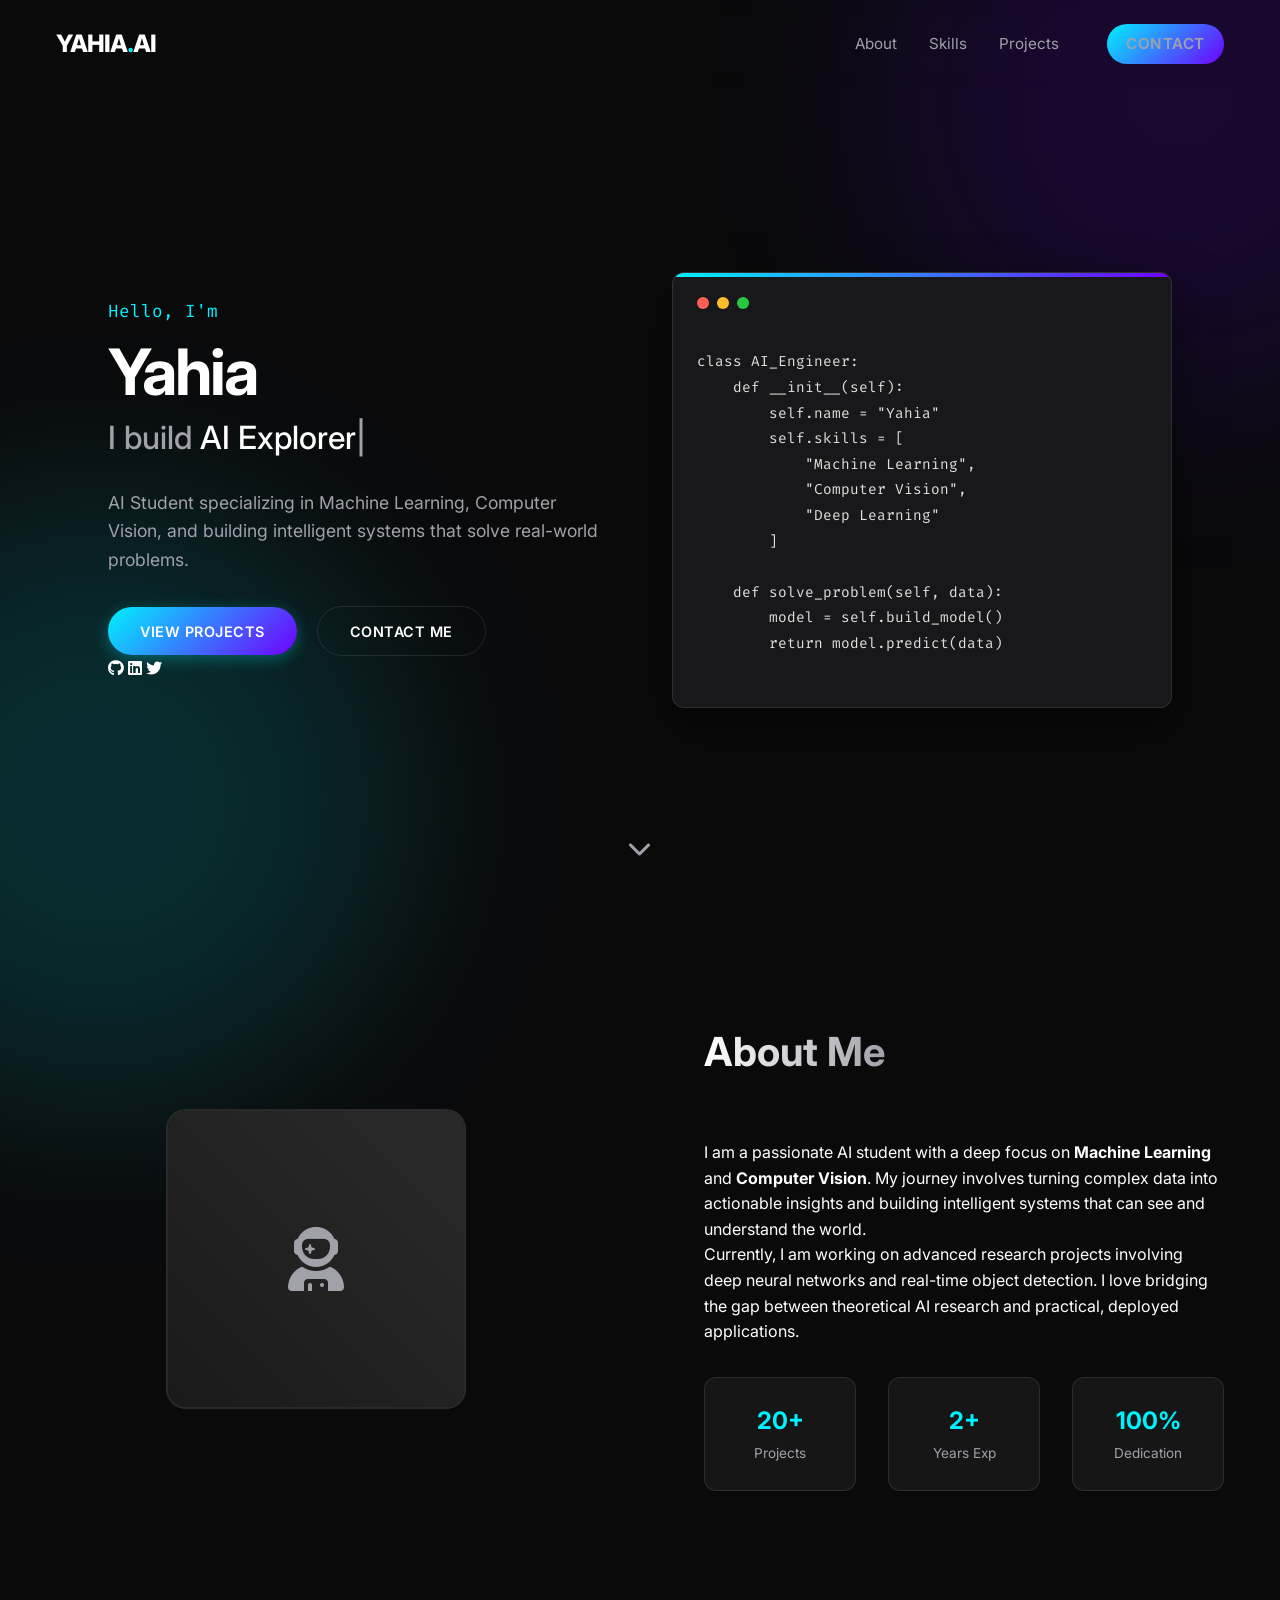
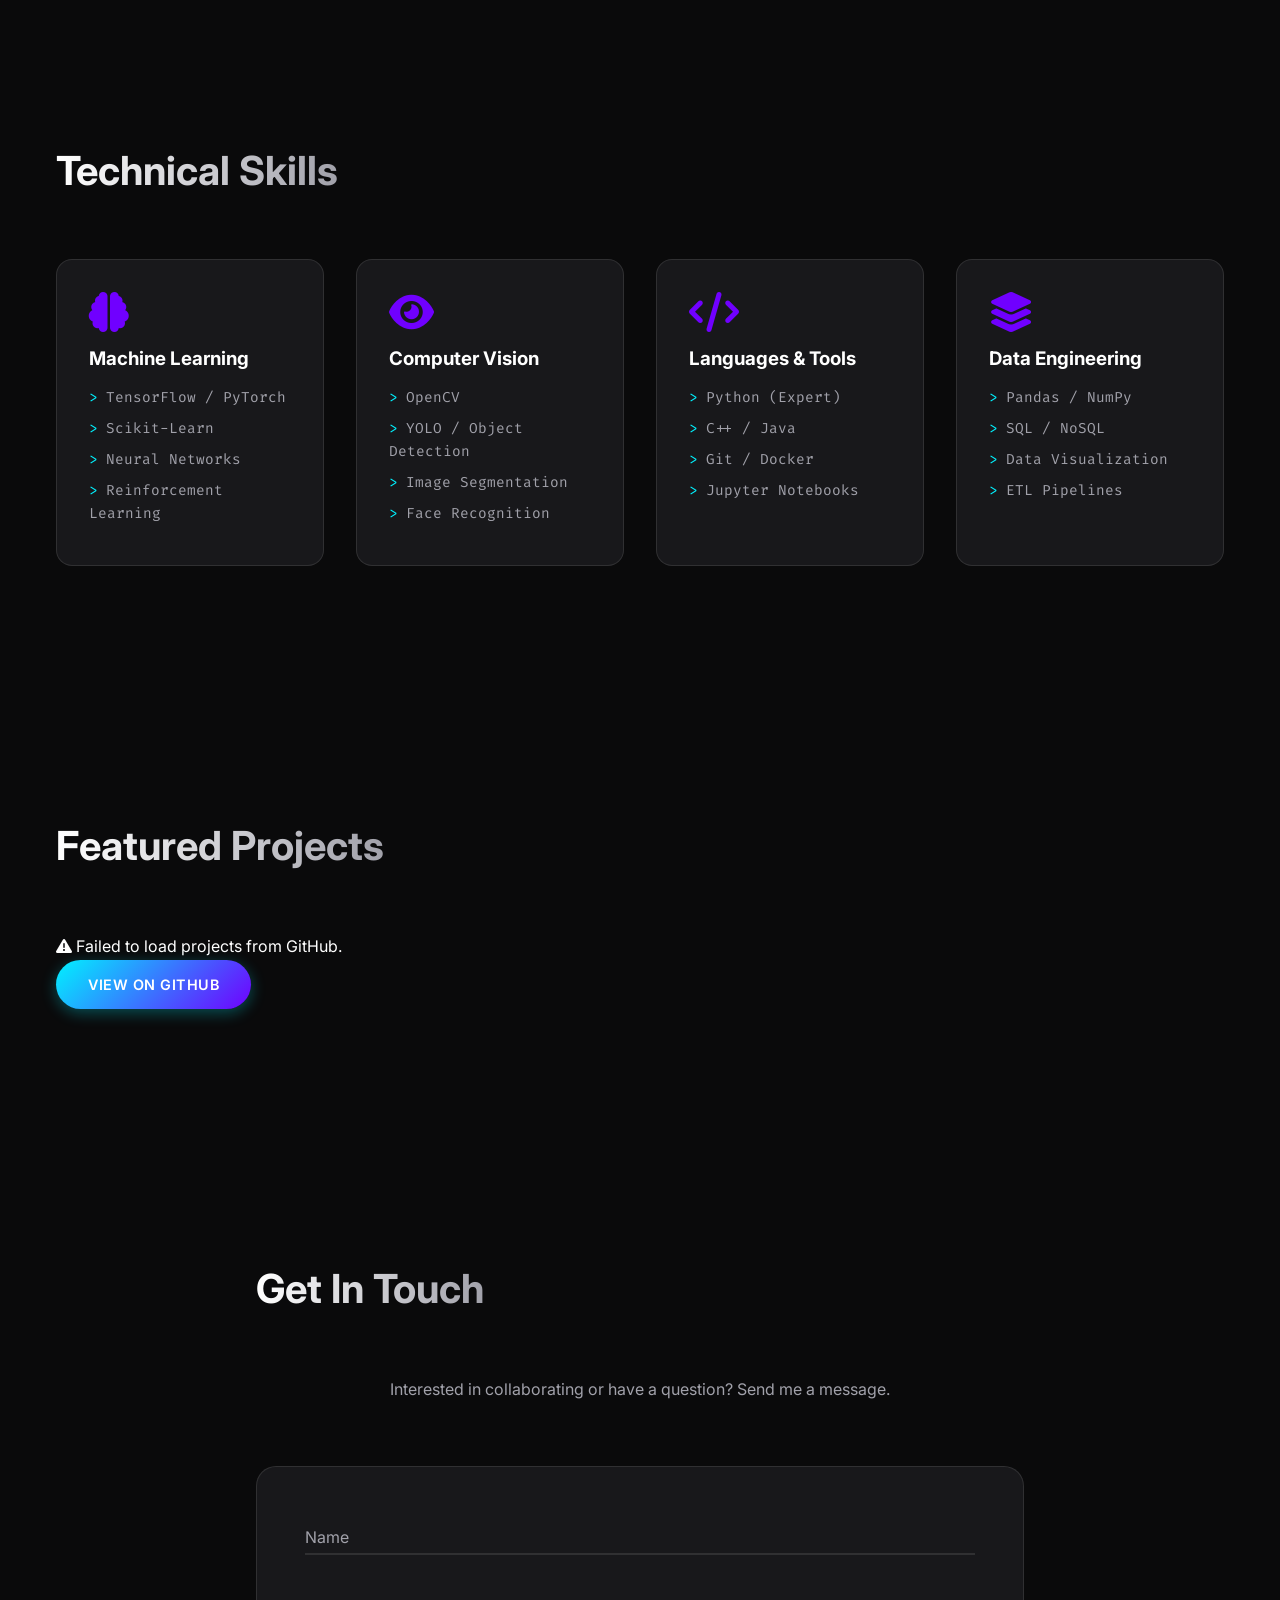
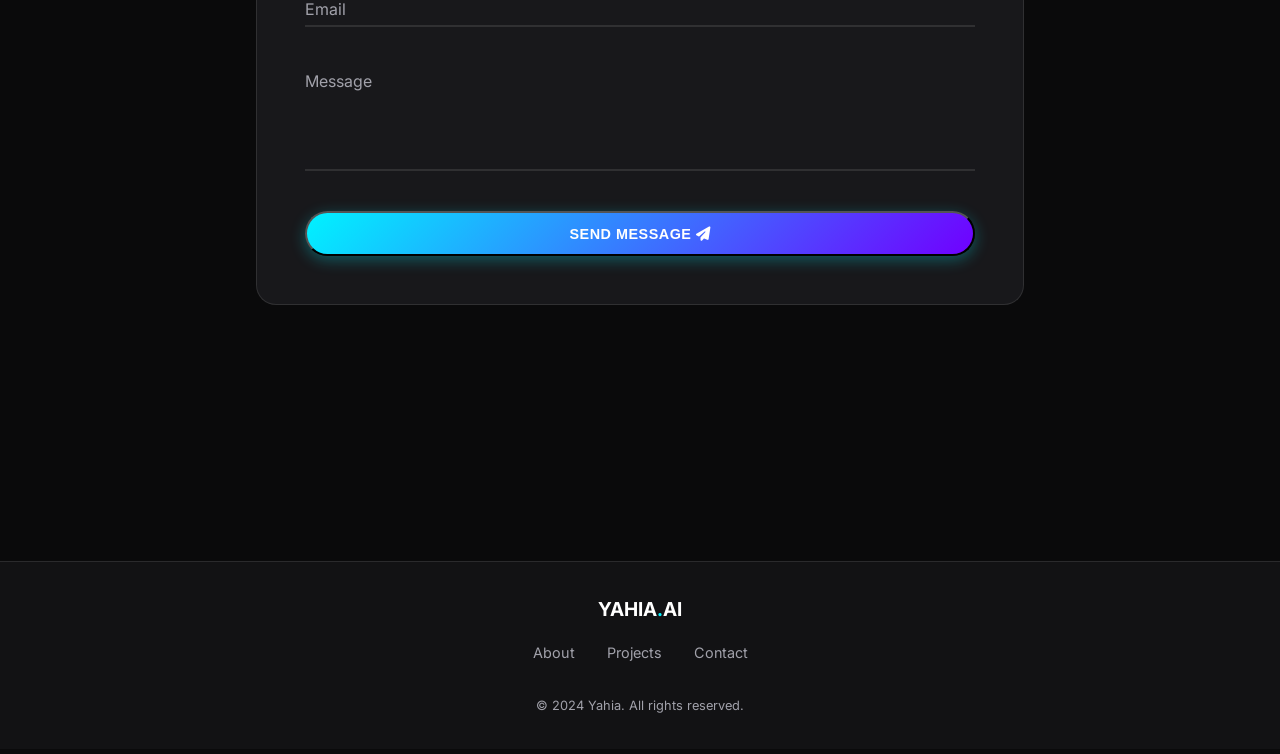
==== index.html @ 9349af63 "Initial portfolio release" ====
<!DOCTYPE html>
<html lang="en">

<head>

    <meta charset="UTF-8">
    <meta name="viewport" content="width=device-width, initial-scale=1.0">
    <title>Yahia | AI & ML Engineer</title>
    <meta name="description"
        content="Portfolio of Yahia, an AI Student specializing in Machine Learning and Computer Vision.">

    <!-- Google Fonts -->
    <link rel="preconnect" href="https://fonts.googleapis.com">
    <link rel="preconnect" href="https://fonts.gstatic.com" crossorigin>
    <link
        href="https://fonts.googleapis.com/css2?family=Fira+Code:wght@400;500&family=Inter:wght@300;400;600;700;800&display=swap"
        rel="stylesheet">

    <!-- Font Awesome -->
    <link rel="stylesheet" href="https://cdnjs.cloudflare.com/ajax/libs/font-awesome/6.4.0/css/all.min.css">

    <!-- Main CSS -->
    <link rel="stylesheet" href="css/style.css">
</head>

<body>
    <!-- Background Elements -->
    <div class="background-glow top-right"></div>
    <div class="background-glow bottom-left"></div>

    <!-- Navigation -->
    <nav id="navbar">
        <div class="container nav-container">
            <a href="#" class="logo">YAHIA<span class="accent-dot">.</span>AI</a>
            <ul class="nav-links">
                <li><a href="#about">About</a></li>
                <li><a href="#skills">Skills</a></li>
                <li><a href="#projects">Projects</a></li>
                <li><a href="#contact" class="btn-primary">Contact</a></li>
            </ul>
            <div class="hamburger">
                <span></span>
                <span></span>
                <span></span>
            </div>
        </div>
    </nav>

    <!-- Hero Section -->
    <header id="hero">
        <div class="container hero-container">
            <div class="hero-content">
                <span class="greeting">Hello, I'm</span>
                <h1 class="hero-name">Yahia</h1>
                <h2 class="hero-role">I build <span class="typing-text" id="typing-text"></span><span
                        class="cursor">|</span></h2>
                <p class="hero-description">
                    AI Student specializing in Machine Learning, Computer Vision, and building intelligent systems that
                    solve real-world problems.
                </p>
                <div class="hero-buttons">
                    <a href="#projects" class="btn-primary">View Projects</a>
                    <a href="#contact" class="btn-secondary">Contact Me</a>
                </div>
                <div class="social-links">
                    <a href="https://github.com/EngYahia25" target="_blank"><i class="fab fa-github"></i></a>
                    <a href="https://www.linkedin.com/in/yehia-mohamed-seddik" target="_blank"><i
                            class="fab fa-linkedin"></i></a>
                    <a href="#" target="_blank"><i class="fab fa-twitter"></i></a>
                </div>
            </div>
            <div class="hero-visual">
                <!-- Abstract AI/Tech Visual Representation -->
                <div class="code-block-visual">
                    <div class="code-header">
                        <span class="dot red"></span>
                        <span class="dot yellow"></span>
                        <span class="dot green"></span>
                    </div>
                    <pre><code class="language-python">
class AI_Engineer:
    def __init__(self):
        self.name = "Yahia"
        self.skills = [
            "Machine Learning",
            "Computer Vision",
            "Deep Learning"
        ]
    
    def solve_problem(self, data):
        model = self.build_model()
        return model.predict(data)
                    </code></pre>
                </div>
            </div>
        </div>
        <a href="#about" class="scroll-down">
            <i class="fas fa-chevron-down"></i>
        </a>
    </header>

    <!-- About Section -->
    <section id="about" class="section">
        <div class="container about-container">
            <div class="about-image">
                <div class="image-wrapper">
                    <!-- Placeholder for User Image -->
                    <div class="profile-placeholder">
                        <i class="fas fa-user-astronaut"></i>
                    </div>
                </div>
            </div>
            <div class="about-content">
                <h2 class="section-title">About Me</h2>
                <p>
                    I am a passionate AI student with a deep focus on <strong>Machine Learning</strong> and
                    <strong>Computer Vision</strong>.
                    My journey involves turning complex data into actionable insights and building intelligent systems
                    that can see and understand the world.
                </p>
                <p>
                    Currently, I am working on advanced research projects involving deep neural networks and real-time
                    object detection.
                    I love bridging the gap between theoretical AI research and practical, deployed applications.
                </p>
                <div class="stats-grid">
                    <div class="stat-item">
                        <span class="stat-number">20+</span>
                        <span class="stat-label">Projects</span>
                    </div>
                    <div class="stat-item">
                        <span class="stat-number">2+</span>
                        <span class="stat-label">Years Exp</span>
                    </div>
                    <div class="stat-item">
                        <span class="stat-number">100%</span>
                        <span class="stat-label">Dedication</span>
                    </div>
                </div>
            </div>
        </div>
    </section>

    <!-- Skills Section -->
    <section id="skills" class="section">
        <div class="container">
            <h2 class="section-title text-center">Technical Skills</h2>
            <div class="skills-grid">
                <!-- Skill Category 1 -->
                <div class="skill-card">
                    <i class="fas fa-brain skill-icon"></i>
                    <h3>Machine Learning</h3>
                    <ul class="skill-list">
                        <li>TensorFlow / PyTorch</li>
                        <li>Scikit-Learn</li>
                        <li>Neural Networks</li>
                        <li>Reinforcement Learning</li>
                    </ul>
                </div>
                <!-- Skill Category 2 -->
                <div class="skill-card">
                    <i class="fas fa-eye skill-icon"></i>
                    <h3>Computer Vision</h3>
                    <ul class="skill-list">
                        <li>OpenCV</li>
                        <li>YOLO / Object Detection</li>
                        <li>Image Segmentation</li>
                        <li>Face Recognition</li>
                    </ul>
                </div>
                <!-- Skill Category 3 -->
                <div class="skill-card">
                    <i class="fas fa-code skill-icon"></i>
                    <h3>Languages & Tools</h3>
                    <ul class="skill-list">
                        <li>Python (Expert)</li>
                        <li>C++ / Java</li>
                        <li>Git / Docker</li>
                        <li>Jupyter Notebooks</li>
                    </ul>
                </div>
                <!-- Skill Category 4 -->
                <div class="skill-card">
                    <i class="fas fa-layer-group skill-icon"></i>
                    <h3>Data Engineering</h3>
                    <ul class="skill-list">
                        <li>Pandas / NumPy</li>
                        <li>SQL / NoSQL</li>
                        <li>Data Visualization</li>
                        <li>ETL Pipelines</li>
                    </ul>
                </div>
            </div>
        </div>
    </section>

    <!-- Projects Section -->
    <section id="projects" class="section">
        <div class="container">
            <h2 class="section-title text-center">Featured Projects</h2>
            <div class="projects-grid" id="projects-grid">
                <!-- Projects will be loaded dynamically via JS -->
                <div class="loading-spinner">
                    <i class="fas fa-spinner fa-spin"></i> Loading Projects...
                </div>
            </div>
        </div>
    </section>

    <!-- Contact Section -->
    <section id="contact" class="section">
        <div class="container contact-container">
            <h2 class="section-title text-center">Get In Touch</h2>
            <p class="text-center contact-subtitle">Interested in collaborating or have a question? Send me a message.
            </p>

            <form class="contact-form" id="contact-form">
                <div class="form-group">
                    <input type="text" id="name" placeholder="Your Name" required>
                    <label for="name">Name</label>
                </div>
                <div class="form-group">
                    <input type="email" id="email" placeholder="Your Email" required>
                    <label for="email">Email</label>
                </div>
                <div class="form-group">
                    <textarea id="message" rows="5" placeholder="Your Message" required></textarea>
                    <label for="message">Message</label>
                </div>
                <button type="submit" class="btn-primary w-100">Send Message <i class="fas fa-paper-plane"></i></button>
            </form>
        </div>
    </section>

    <!-- Footer -->
    <footer>
        <div class="container footer-container">
            <div class="footer-logo">
                YAHIA<span class="accent-dot">.</span>AI
            </div>
            <div class="footer-links">
                <a href="#about">About</a>
                <a href="#projects">Projects</a>
                <a href="#contact">Contact</a>
            </div>
            <p class="copyright">&copy; 2024 Yahia. All rights reserved.</p>
        </div>
    </footer>

    <!-- Scripts -->
    <script src="js/script.js"></script>
</body>

</html>
---- css/style.css ----
:root {
  /* Colors */
  --bg-color: #0a0a0b;
  --bg-secondary: #121214;
  --text-primary: #ffffff;
  --text-secondary: #a1a1aa;
  --accent-primary: #00f2ff;
  --accent-secondary: #7000ff;
  --accent-gradient: linear-gradient(135deg, var(--accent-primary), var(--accent-secondary));
  --glass-bg: rgba(255, 255, 255, 0.05);
  --glass-border: rgba(255, 255, 255, 0.1);
  --card-bg: #18181b;

  /* Fonts */
  --font-heading: 'Inter', sans-serif;
  --font-body: 'Inter', sans-serif;
  --font-mono: 'Fira Code', monospace;

  /* Spacing */
  --spacing-xs: 0.5rem;
  --spacing-sm: 1rem;
  --spacing-md: 2rem;
  --spacing-lg: 4rem;
  --spacing-xl: 8rem;

  /* Transitions */
  --transition-fast: 0.2s ease;
  --transition-normal: 0.3s ease;
}

/* Global Reset & Typography */
* {
  margin: 0;
  padding: 0;
  box-sizing: border-box;
}

html {
  scroll-behavior: smooth;
  font-size: 16px;
}

body {
  background-color: var(--bg-color);
  color: var(--text-primary);
  font-family: var(--font-body);
  line-height: 1.6;
  overflow-x: hidden;
}

a {
  text-decoration: none;
  color: inherit;
  transition: var(--transition-fast);
}

ul {
  list-style: none;
}

img {
  max-width: 100%;
  display: block;
}

.container {
  max-width: 1200px;
  margin: 0 auto;
  padding: 0 var(--spacing-sm);
}

/* Background Elements */
.background-glow {
  position: fixed;
  width: 600px;
  height: 600px;
  border-radius: 50%;
  filter: blur(100px);
  opacity: 0.15;
  z-index: -1;
  pointer-events: none;
}

.top-right {
  top: -200px;
  right: -200px;
  background: var(--accent-secondary);
}

.bottom-left {
  bottom: -200px;
  left: -200px;
  background: var(--accent-primary);
}

/* Typography Utilities */
h1,
h2,
h3,
h4,
h5,
h6 {
  font-family: var(--font-heading);
  font-weight: 700;
  line-height: 1.2;
  margin-bottom: var(--spacing-sm);
}

.text-center {
  text-align: center;
}

.accent-dot {
  color: var(--accent-primary);
}

.section-title {
  font-size: 2.5rem;
  margin-bottom: var(--spacing-lg);
  background: linear-gradient(to right, #fff, #a1a1aa);
  -webkit-background-clip: text;
  background-clip: text;
  -webkit-text-fill-color: transparent;
  display: inline-block;
}

/* Buttons */
.btn-primary,
.btn-secondary {
  display: inline-block;
  padding: 0.8rem 2rem;
  border-radius: 30px;
  font-weight: 600;
  cursor: pointer;
  text-transform: uppercase;
  font-size: 0.9rem;
  letter-spacing: 0.5px;
}

.btn-primary {
  background: var(--accent-gradient);
  color: white;
  box-shadow: 0 4px 15px rgba(0, 242, 255, 0.3);
}

.btn-primary:hover {
  transform: translateY(-2px);
  box-shadow: 0 6px 20px rgba(0, 242, 255, 0.4);
}

.btn-secondary {
  background: transparent;
  border: 1px solid var(--glass-border);
  color: var(--text-primary);
  margin-left: var(--spacing-sm);
}

.btn-secondary:hover {
  background: var(--glass-bg);
  border-color: var(--text-primary);
}

/* Navigation */
#navbar {
  position: fixed;
  top: 0;
  left: 0;
  width: 100%;
  z-index: 1000;
  padding: 1.5rem 0;
  transition: var(--transition-normal);
  backdrop-filter: blur(10px);
}

#navbar.scrolled {
  padding: 1rem 0;
  background: rgba(10, 10, 11, 0.8);
  border-bottom: 1px solid var(--glass-border);
}

.nav-container {
  display: flex;
  justify-content: space-between;
  align-items: center;
}

.logo {
  font-size: 1.5rem;
  font-weight: 800;
  letter-spacing: -1px;
}

.nav-links {
  display: flex;
  gap: var(--spacing-md);
  align-items: center;
}

.nav-links a {
  font-size: 0.95rem;
  color: var(--text-secondary);
}

.nav-links a:hover,
.nav-links a.active {
  color: var(--text-primary);
}

.nav-links .btn-primary {
  padding: 0.5rem 1.2rem;
  margin-left: var(--spacing-sm);
  box-shadow: none;
}

.hamburger {
  display: none;
  cursor: pointer;
}

/* Hero Section */
#hero {
  height: 100vh;
  display: flex;
  align-items: center;
  position: relative;
  padding-top: 80px;
  /* Navbar offset */
}

.hero-container {
  display: grid;
  grid-template-columns: 1fr 1fr;
  gap: var(--spacing-lg);
  align-items: center;
}

.hero-content {
  animation: fadeIn 1s ease-out;
}

.greeting {
  color: var(--accent-primary);
  font-family: var(--font-mono);
  font-size: 1.1rem;
  display: block;
  margin-bottom: var(--spacing-xs);
}

.hero-name {
  font-size: 4rem;
  margin-bottom: var(--spacing-xs);
  letter-spacing: -2px;
}

.hero-role {
  font-size: 2rem;
  color: var(--text-secondary);
  margin-bottom: var(--spacing-md);
  font-weight: 500;
  min-height: 1.2em;
  /* Prevent layout shift */
}

.typing-text {
  color: var(--text-primary);
}

.cursor {
  animation: blink 1s infinite;
}

.hero-description {
  color: var(--text-secondary);
  font-size: 1.1rem;
  max-width: 500px;
  margin-bottom: var(--spacing-md);
}

.hero-visual {
  position: relative;
  display: flex;
  justify-content: center;
  animation: float 6s ease-in-out infinite;
}

.code-block-visual {
  background: var(--card-bg);
  border: 1px solid var(--glass-border);
  border-radius: 12px;
  padding: 1.5rem;
  width: 100%;
  max-width: 500px;
  box-shadow: 0 20px 50px rgba(0, 0, 0, 0.5);
  position: relative;
  overflow: hidden;
}

.code-block-visual::before {
  content: '';
  position: absolute;
  top: 0;
  left: 0;
  width: 100%;
  height: 4px;
  background: var(--accent-gradient);
}

.code-header {
  display: flex;
  gap: 8px;
  margin-bottom: 1rem;
}

.dot {
  width: 12px;
  height: 12px;
  border-radius: 50%;
}

.red {
  background: #ff5f56;
}

.yellow {
  background: #ffbd2e;
}

.green {
  background: #27c93f;
}

pre {
  margin: 0;
  overflow-x: auto;
}

code {
  font-family: var(--font-mono);
  color: #e0e0e0;
  font-size: 0.9rem;
}

.scroll-down {
  position: absolute;
  bottom: 2rem;
  left: 50%;
  transform: translateX(-50%);
  color: var(--text-secondary);
  font-size: 1.5rem;
  animation: bounce 2s infinite;
}

/* Sections Global */
.section {
  padding: var(--spacing-xl) 0;
}

/* About Section */
.about-container {
  display: grid;
  grid-template-columns: 1fr 1fr;
  gap: var(--spacing-xl);
  align-items: center;
}

.about-image {
  display: flex;
  justify-content: center;
}

.image-wrapper {
  width: 300px;
  height: 300px;
  border-radius: 20px;
  overflow: hidden;
  position: relative;
  background: var(--bg-secondary);
  border: 2px solid var(--glass-border);
}

.profile-placeholder {
  width: 100%;
  height: 100%;
  display: flex;
  align-items: center;
  justify-content: center;
  font-size: 4rem;
  color: var(--text-secondary);
  background: linear-gradient(45deg, #1a1a1a, #2a2a2a);
}

.stats-grid {
  display: grid;
  grid-template-columns: repeat(3, 1fr);
  gap: var(--spacing-md);
  margin-top: var(--spacing-md);
}

.stat-item {
  text-align: center;
  background: var(--glass-bg);
  padding: 1.5rem 1rem;
  border-radius: 12px;
  border: 1px solid var(--glass-border);
}

.stat-number {
  display: block;
  font-size: 1.5rem;
  font-weight: 700;
  color: var(--accent-primary);
}

.stat-label {
  font-size: 0.85rem;
  color: var(--text-secondary);
  margin-top: 5px;
}

/* Skills Section */
.skills-grid {
  display: grid;
  grid-template-columns: repeat(auto-fit, minmax(250px, 1fr));
  gap: var(--spacing-md);
}

.skill-card {
  background: var(--card-bg);
  border: 1px solid var(--glass-border);
  padding: 2rem;
  border-radius: 16px;
  transition: var(--transition-normal);
}

.skill-card:hover {
  transform: translateY(-5px);
  border-color: var(--accent-primary);
  box-shadow: 0 10px 30px rgba(0, 242, 255, 0.1);
}

.skill-icon {
  font-size: 2.5rem;
  color: var(--accent-secondary);
  margin-bottom: var(--spacing-sm);
}

.skill-list {
  margin-top: var(--spacing-sm);
}

.skill-list li {
  margin-bottom: 0.5rem;
  color: var(--text-secondary);
  font-family: var(--font-mono);
  font-size: 0.9rem;
}

.skill-list li::before {
  content: '>';
  color: var(--accent-primary);
  margin-right: 8px;
}

/* Projects Section */
.projects-grid {
  display: grid;
  grid-template-columns: repeat(auto-fit, minmax(320px, 1fr));
  gap: var(--spacing-md);
}

.project-card {
  background: var(--card-bg);
  border-radius: 20px;
  overflow: hidden;
  border: 1px solid var(--glass-border);
  transition: var(--transition-normal);
}

.project-card:hover {
  transform: translateY(-10px);
  box-shadow: 0 20px 40px rgba(0, 0, 0, 0.4);
}

.project-image {
  height: 200px;
  overflow: hidden;
  position: relative;
}

.project-placeholder {
  width: 100%;
  height: 100%;
  transition: transform 0.5s ease;
}

.project-placeholder.purple {
  background: linear-gradient(45deg, #7000ff, #3b0087);
}

.project-placeholder.blue {
  background: linear-gradient(45deg, #00f2ff, #0066ff);
}

.project-placeholder.cyan {
  background: linear-gradient(45deg, #00d2ff, #3a7bd5);
}

.project-card:hover .project-placeholder {
  transform: scale(1.1);
}

.project-content {
  padding: 1.5rem;
}

.project-content h3 {
  margin-bottom: 0.5rem;
  color: var(--text-primary);
}

.project-content p {
  color: var(--text-secondary);
  font-size: 0.9rem;
  margin-bottom: 1rem;
  min-height: 3rem;
}

.tags {
  display: flex;
  flex-wrap: wrap;
  gap: 8px;
  margin-bottom: 1.5rem;
}

.tags span {
  background: var(--glass-bg);
  color: var(--accent-primary);
  padding: 4px 10px;
  border-radius: 12px;
  font-size: 0.75rem;
  font-family: var(--font-mono);
}

.project-links {
  display: flex;
  gap: 1rem;
}

.btn-sm {
  padding: 0.5rem 1rem;
  border-radius: 8px;
  font-size: 0.85rem;
  background: var(--glass-bg);
  color: var(--text-primary);
  border: 1px solid transparent;
}

.btn-sm:hover {
  background: var(--accent-primary);
  color: #000;
}

.btn-sm.outline {
  background: transparent;
  border: 1px solid var(--glass-border);
}

.btn-sm.outline:hover {
  border-color: var(--text-primary);
  color: var(--text-primary);
  background: transparent;
}

/* Contact Section */
.contact-container {
  max-width: 800px;
}

.contact-subtitle {
  color: var(--text-secondary);
  margin-bottom: var(--spacing-lg);
}

.contact-form {
  background: var(--card-bg);
  padding: 3rem;
  border-radius: 20px;
  border: 1px solid var(--glass-border);
}

.form-group {
  position: relative;
  margin-bottom: 2rem;
}

.form-group input,
.form-group textarea {
  width: 100%;
  padding: 10px 0;
  background: transparent;
  border: none;
  border-bottom: 2px solid var(--glass-border);
  color: var(--text-primary);
  font-size: 1rem;
  outline: none;
  transition: var(--transition-fast);
}

.form-group textarea {
  resize: none;
}

.form-group label {
  position: absolute;
  top: 10px;
  left: 0;
  color: var(--text-secondary);
  transition: var(--transition-fast);
  pointer-events: none;
}

.form-group input:focus,
.form-group textarea:focus,
.form-group input:not(:placeholder-shown),
.form-group textarea:not(:placeholder-shown) {
  border-bottom-color: var(--accent-primary);
}

.form-group input:focus+label,
.form-group textarea:focus+label,
.form-group input:not(:placeholder-shown)+label,
.form-group textarea:not(:placeholder-shown)+label {
  top: -20px;
  font-size: 0.85rem;
  color: var(--accent-primary);
}

.form-group input::placeholder,
.form-group textarea::placeholder {
  color: transparent;
}

.w-100 {
  width: 100%;
}

/* Footer */
footer {
  padding: var(--spacing-md) 0;
  background: var(--bg-secondary);
  border-top: 1px solid var(--glass-border);
  margin-top: var(--spacing-xl);
}

.footer-container {
  display: flex;
  flex-direction: column;
  align-items: center;
  gap: 1rem;
}

.footer-logo {
  font-weight: 700;
  font-size: 1.2rem;
}

.footer-links {
  display: flex;
  gap: 2rem;
}

.footer-links a {
  color: var(--text-secondary);
  font-size: 0.9rem;
}

.copyright {
  color: var(--text-secondary);
  font-size: 0.8rem;
  margin-top: 1rem;
}

/* Animations */
@keyframes blink {

  0%,
  100% {
    opacity: 1;
  }

  50% {
    opacity: 0;
  }
}

@keyframes fadeIn {
  from {
    opacity: 0;
    transform: translateY(20px);
  }

  to {
    opacity: 1;
    transform: translateY(0);
  }
}

@keyframes float {

  0%,
  100% {
    transform: translateY(0);
  }

  50% {
    transform: translateY(-20px);
  }
}

@keyframes bounce {

  0%,
  20%,
  50%,
  80%,
  100% {
    transform: translateY(0) translateX(-50%);
  }

  40% {
    transform: translateY(-10px) translateX(-50%);
  }

  60% {
    transform: translateY(-5px) translateX(-50%);
  }
}

/* Responsiveness */
@media (max-width: 900px) {
  .section-title {
    font-size: 2rem;
  }

  .hero-container,
  .about-container {
    grid-template-columns: 1fr;
    text-align: center;
  }

  .hero-container {
    gap: var(--spacing-md);
    padding-top: 40px;
  }

  .hero-content {
    order: 1;
  }

  .hero-visual {
    order: 2;
  }

  .hero-name {
    font-size: 3rem;
  }

  .hero-role {
    font-size: 1.5rem;
  }

  .hero-description {
    margin: 0 auto var(--spacing-md);
  }
}

@media (max-width: 768px) {
  .nav-links {
    position: fixed;
    top: 0;
    right: -100%;
    height: 100vh;
    width: 70%;
    background: rgba(10, 10, 11, 0.95);
    flex-direction: column;
    justify-content: center;
    align-items: center;
    transition: var(--transition-normal);
    backdrop-filter: blur(10px);
    border-left: 1px solid var(--glass-border);
    display: flex;
    /* Override display:none when active or just set up for toggle */
  }

  .nav-links.mobile-active {
    right: 0;
  }

  .hamburger {
    display: block;
    z-index: 2000;
  }

  .hamburger span {
    display: block;
    width: 25px;
    height: 3px;
    margin: 5px auto;
    background-color: var(--text-primary);
    transition: var(--transition-normal);
  }

  .hamburger.toggle span:nth-child(1) {
    transform: translate(0, 8px) rotate(45deg);
  }

  .hamburger.toggle span:nth-child(2) {
    opacity: 0;
  }

  .hamburger.toggle span:nth-child(3) {
    transform: translate(0, -8px) rotate(-45deg);
  }

  .contact-form {
    padding: 1.5rem;
  }
}

/* Modal Styles */
.modal {
  position: fixed;
  top: 0;
  left: 0;
  width: 100%;
  height: 100%;
  background: rgba(0, 0, 0, 0.8);
  display: flex;
  justify-content: center;
  align-items: center;
  z-index: 2000;
  opacity: 0;
  visibility: hidden;
  transition: var(--transition-normal);
  backdrop-filter: blur(5px);
}

.modal.active {
  opacity: 1;
  visibility: visible;
}

.modal-content {
  background: var(--card-bg);
  padding: 2rem;
  border-radius: 20px;
  max-width: 600px;
  width: 90%;
  position: relative;
  border: 1px solid var(--glass-border);
  transform: translateY(20px);
  transition: var(--transition-normal);
}

.modal.active .modal-content {
  transform: translateY(0);
}

.close-modal {
  position: absolute;
  top: 1rem;
  right: 1.5rem;
  font-size: 1.5rem;
  color: var(--text-secondary);
  cursor: pointer;
  transition: var(--transition-fast);
}

.close-modal:hover {
  color: var(--accent-primary);
}

.modal-title {
  font-size: 1.8rem;
  margin-bottom: 1rem;
  color: var(--accent-primary);
}

.modal-tags {
  display: flex;
  gap: 0.5rem;
  margin-bottom: 1.5rem;
}

.modal-body {
  color: var(--text-secondary);
  line-height: 1.6;
  margin-bottom: 2rem;
}
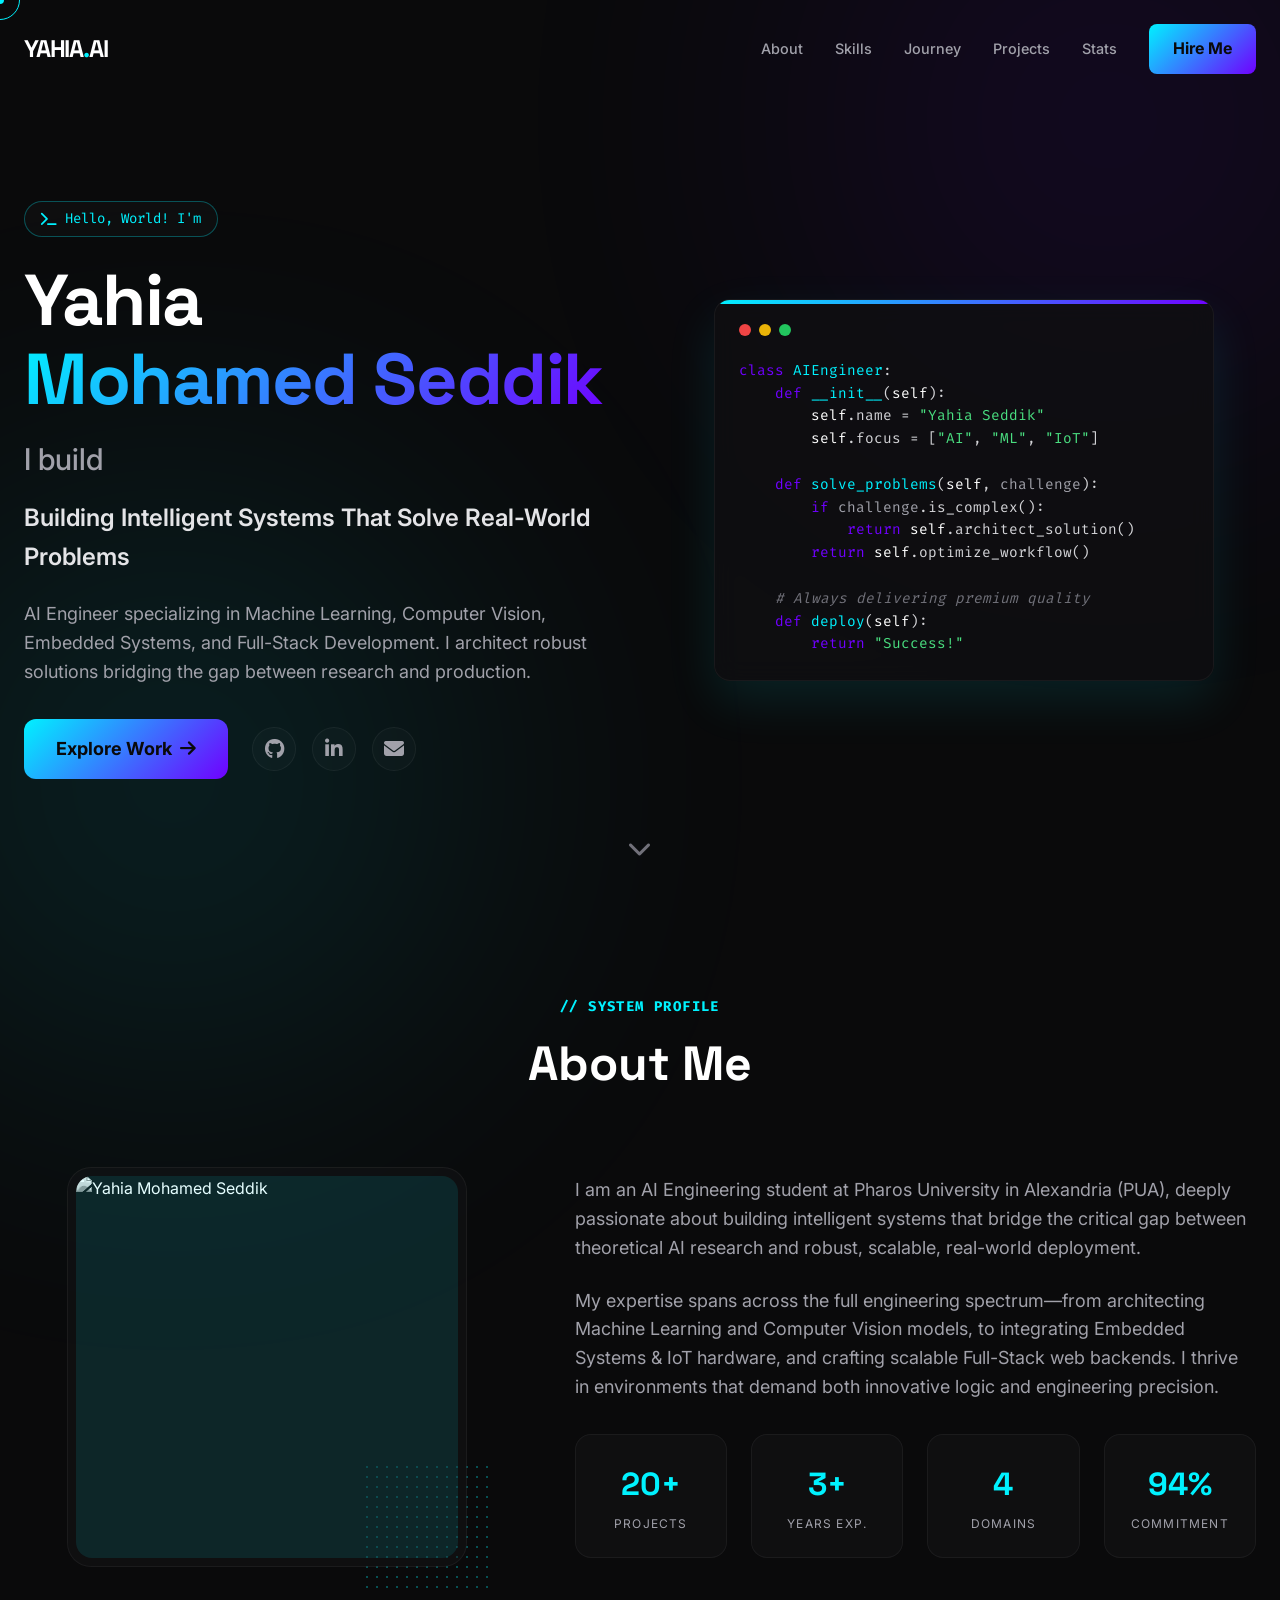
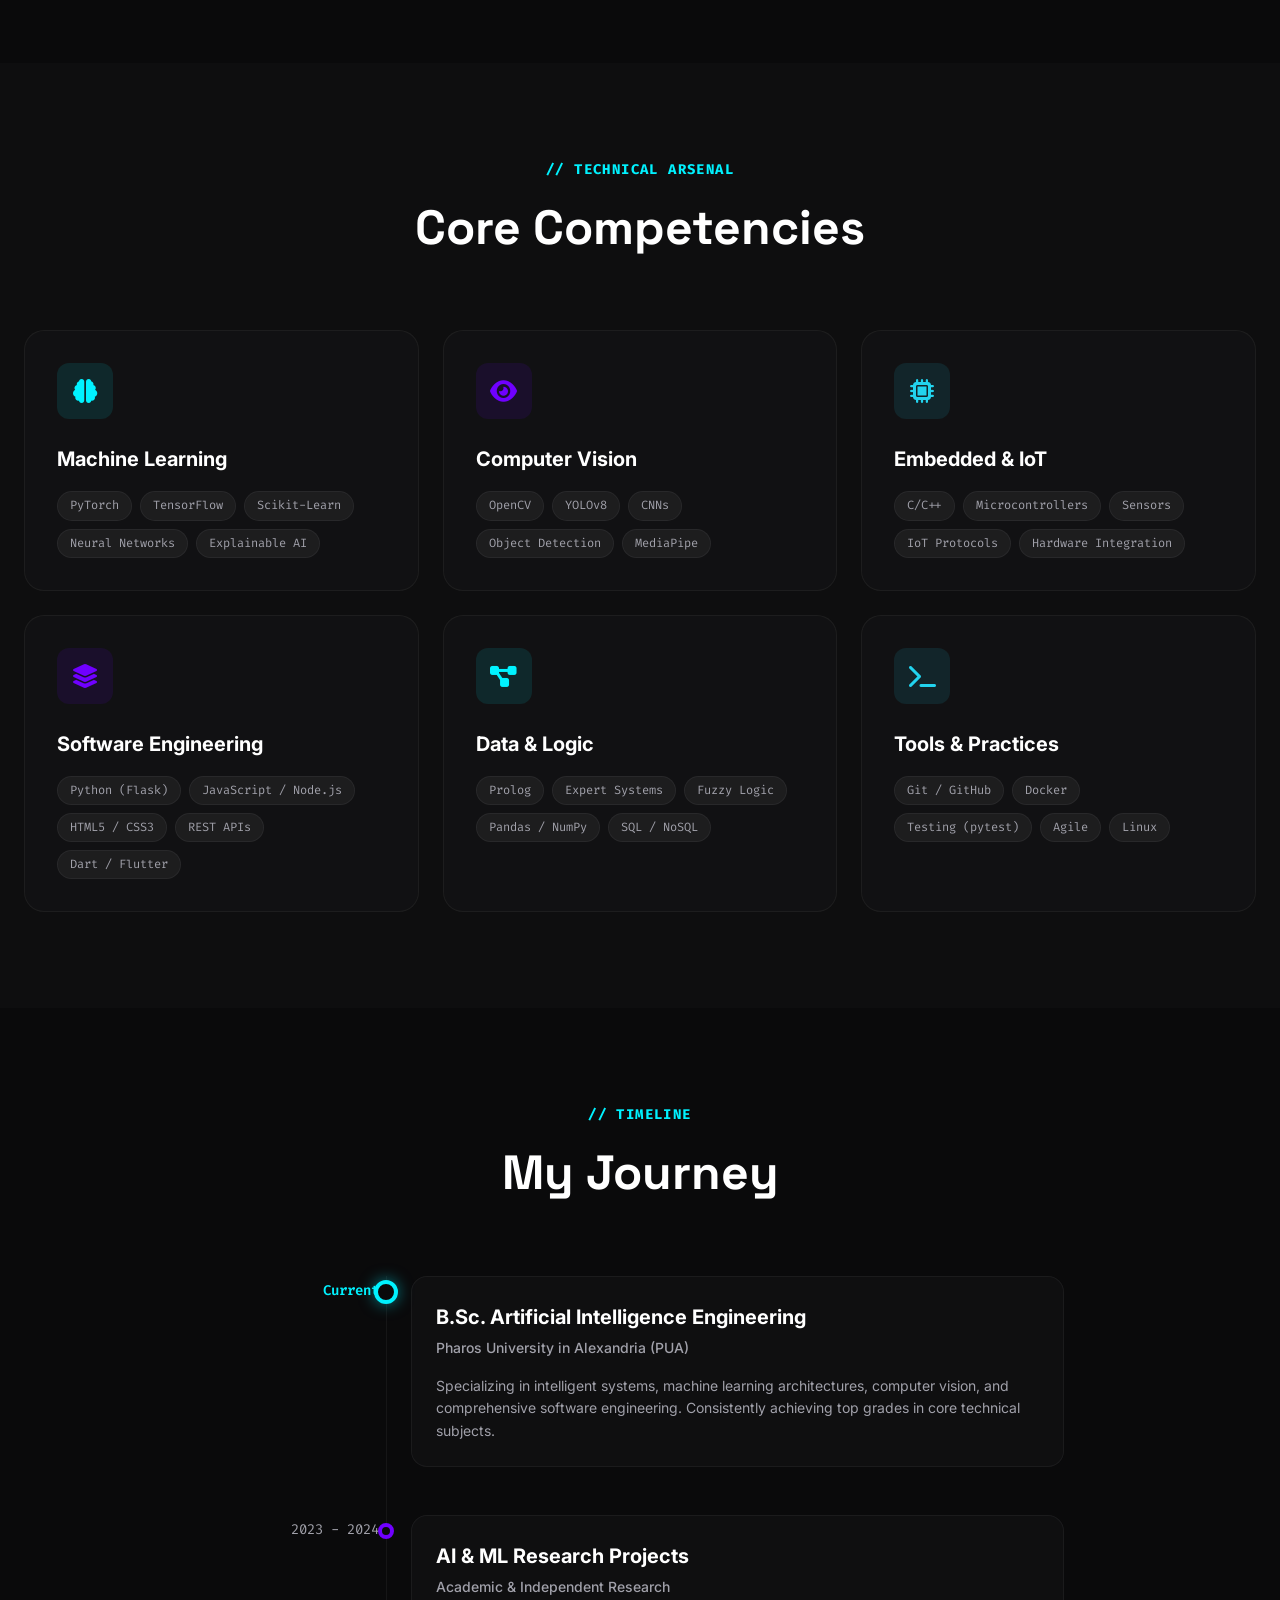
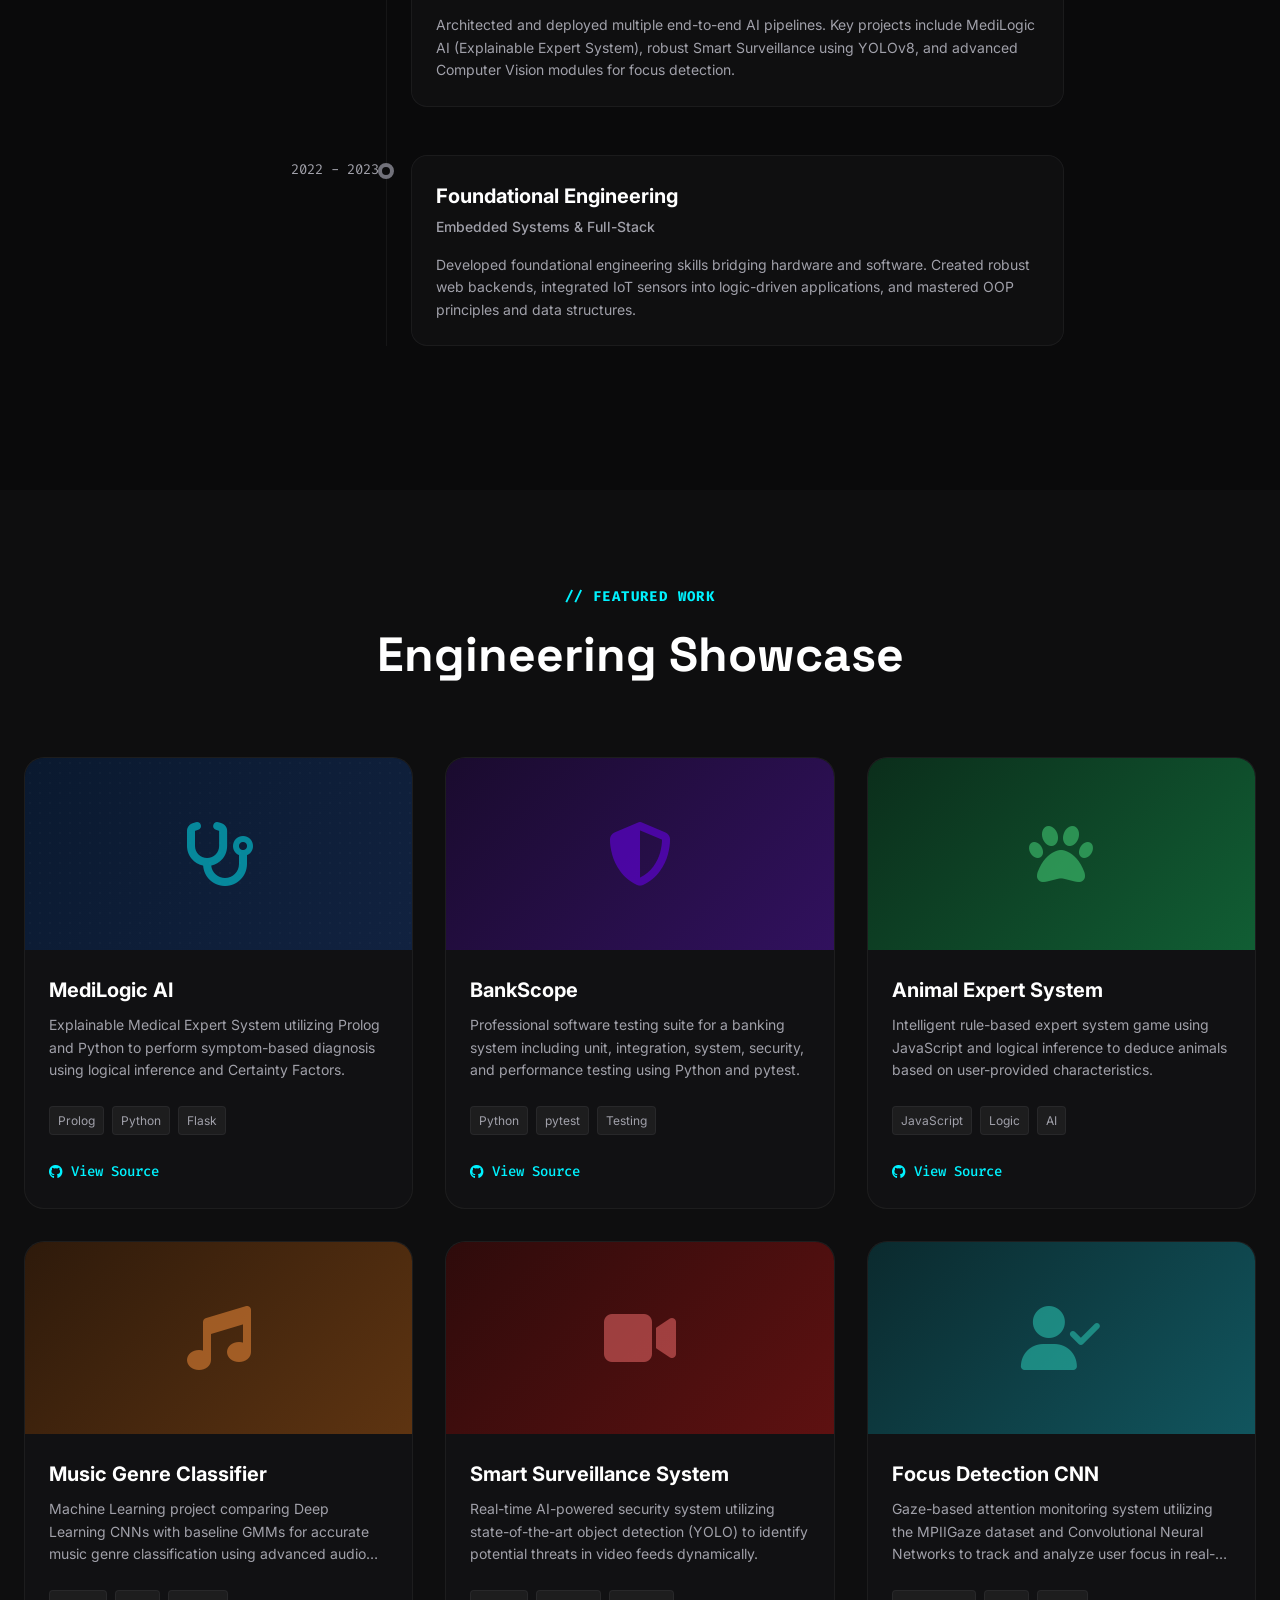
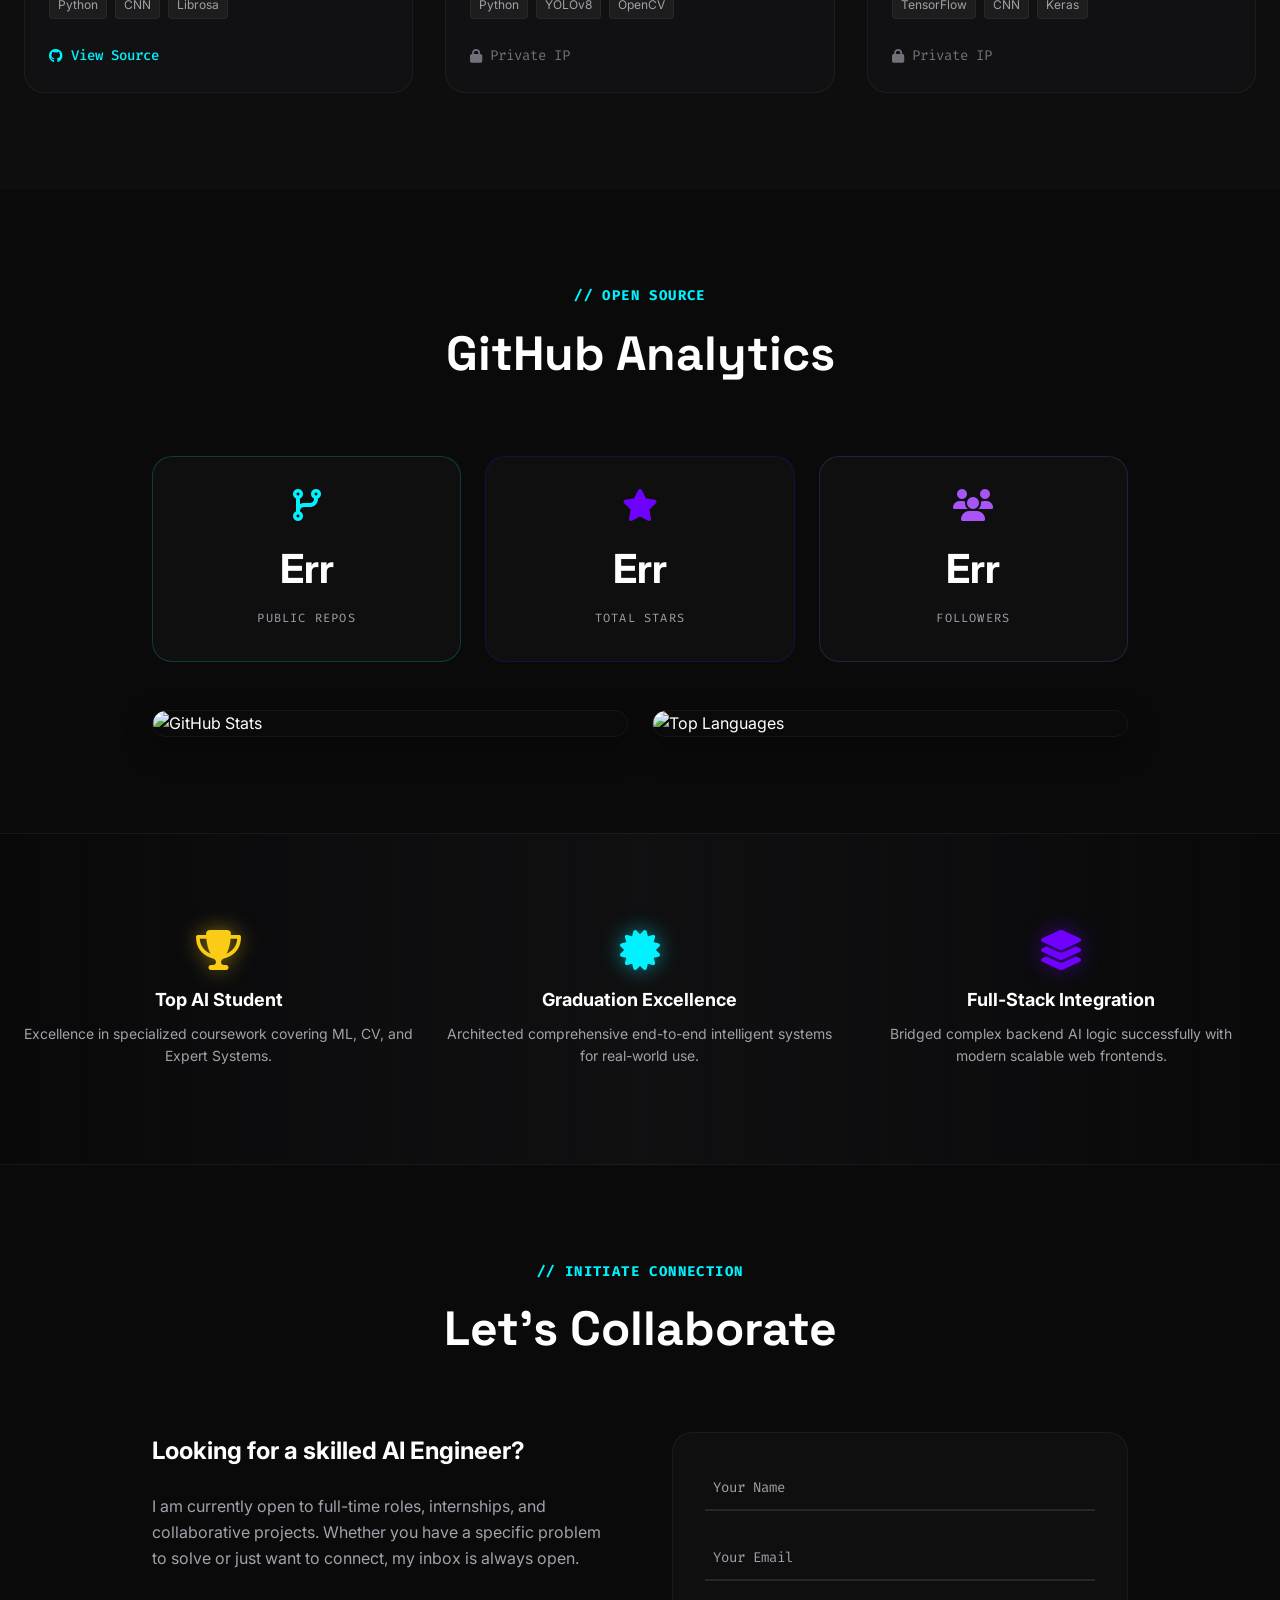
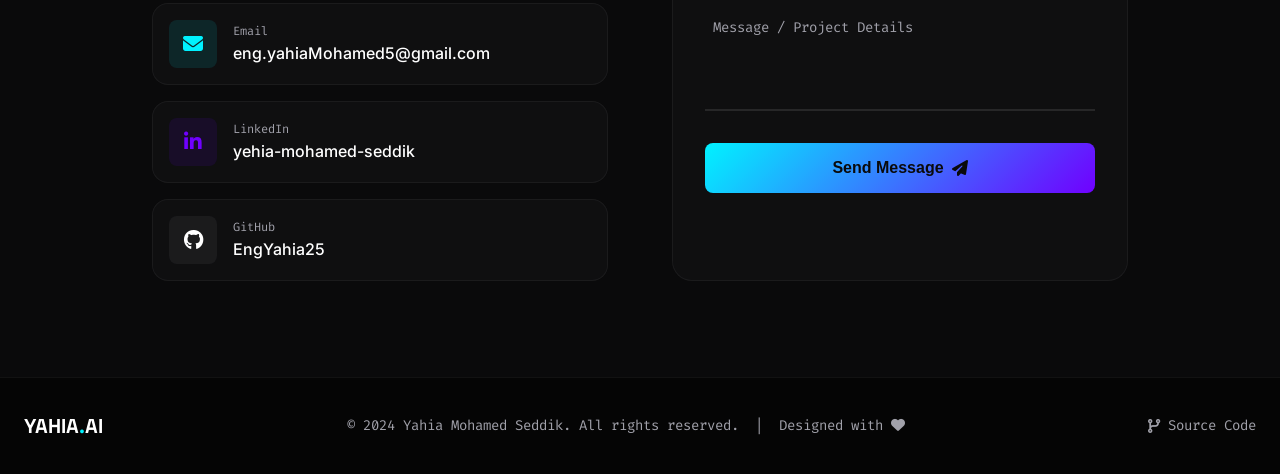
==== commit 106d3315: "🚀 Initial Commit: Elite Engineering Portfolio Redesign" ====
--- a/index.html
+++ b/index.html
@@ -1,254 +1,640 @@
 <!DOCTYPE html>
 <html lang="en">
-
 <head>
-
     <meta charset="UTF-8">
     <meta name="viewport" content="width=device-width, initial-scale=1.0">
-    <title>Yahia | AI & ML Engineer</title>
-    <meta name="description"
-        content="Portfolio of Yahia, an AI Student specializing in Machine Learning and Computer Vision.">
-
-    <!-- Google Fonts -->
+    <title>Yahia Mohamed Seddik | AI Engineer Portfolio</title>
+    
+    <!-- Primary Meta Tags -->
+    <meta name="title" content="Yahia Mohamed Seddik | AI Engineer Portfolio">
+    <meta name="description" content="AI Engineer specializing in Machine Learning, Explainable AI, Embedded Systems, IoT, and Full-Stack Development.">
+    <meta name="author" content="Yahia Mohamed Seddik">
+    <meta name="theme-color" content="#0a0a0b">
+    
+    <!-- Open Graph / Facebook -->
+    <meta property="og:type" content="website">
+    <meta property="og:url" content="https://engyahia25.github.io/portfolio/">
+    <meta property="og:title" content="Yahia Mohamed Seddik | AI Engineer Portfolio">
+    <meta property="og:description" content="AI Engineer specializing in Machine Learning, Explainable AI, Embedded Systems, IoT, and Full-Stack Development.">
+    <meta property="og:image" content="https://avatars.githubusercontent.com/u/169982550?v=4">
+    
+    <!-- Twitter -->
+    <meta property="twitter:card" content="summary_large_image">
+    <meta property="twitter:url" content="https://engyahia25.github.io/portfolio/">
+    <meta property="twitter:title" content="Yahia Mohamed Seddik | AI Engineer Portfolio">
+    <meta property="twitter:description" content="AI Engineer specializing in Machine Learning, Explainable AI, Embedded Systems, IoT, and Full-Stack Development.">
+    <meta property="twitter:image" content="https://avatars.githubusercontent.com/u/169982550?v=4">
+    
+    <!-- Canonical Link -->
+    <link rel="canonical" href="https://engyahia25.github.io/portfolio/">
+    
+    <!-- Fonts: Inter, Space Grotesk, Fira Code -->
     <link rel="preconnect" href="https://fonts.googleapis.com">
     <link rel="preconnect" href="https://fonts.gstatic.com" crossorigin>
-    <link
-        href="https://fonts.googleapis.com/css2?family=Fira+Code:wght@400;500&family=Inter:wght@300;400;600;700;800&display=swap"
-        rel="stylesheet">
-
+    <link href="https://fonts.googleapis.com/css2?family=Fira+Code:wght@400;500&family=Inter:wght@300;400;500;600;700&family=Space+Grotesk:wght@500;700&display=swap" rel="stylesheet">
+    
     <!-- Font Awesome -->
     <link rel="stylesheet" href="https://cdnjs.cloudflare.com/ajax/libs/font-awesome/6.4.0/css/all.min.css">
-
-    <!-- Main CSS -->
+    
+    <!-- AOS CSS -->
+    <link href="https://unpkg.com/aos@2.3.1/dist/aos.css" rel="stylesheet">
+    
+    <!-- Custom CSS -->
     <link rel="stylesheet" href="css/style.css">
+    
+    <!-- Structured Data -->
+    <script type="application/ld+json">
+    {
+      "@context": "https://schema.org",
+      "@type": "Person",
+      "name": "Yahia Mohamed Seddik",
+      "jobTitle": "AI Engineer",
+      "url": "https://engyahia25.github.io/portfolio/",
+      "sameAs": [
+        "https://github.com/EngYahia25",
+        "https://www.linkedin.com/in/yehia-mohamed-seddik"
+      ]
+    }
+    </script>
 </head>
-
 <body>
+    
+    <!-- Custom Cursor -->
+    <div class="cursor-dot" id="cursor-dot"></div>
+    <div class="cursor-outline" id="cursor-outline"></div>
+
+    <!-- Initial Page Loader -->
+    <div id="loader" class="loader">
+        <div class="loader-ring">
+            <div class="loader-ring-inner"></div>
+        </div>
+        <div class="loader-text">INITIALIZING_SYSTEM...</div>
+    </div>
+
     <!-- Background Elements -->
-    <div class="background-glow top-right"></div>
-    <div class="background-glow bottom-left"></div>
+    <div id="tsparticles" class="particles-bg"></div>
+    <div class="bg-glow glow-top-right"></div>
+    <div class="bg-glow glow-bottom-left"></div>
 
     <!-- Navigation -->
-    <nav id="navbar">
+    <nav id="navbar" class="navbar">
         <div class="container nav-container">
-            <a href="#" class="logo">YAHIA<span class="accent-dot">.</span>AI</a>
-            <ul class="nav-links">
-                <li><a href="#about">About</a></li>
-                <li><a href="#skills">Skills</a></li>
-                <li><a href="#projects">Projects</a></li>
-                <li><a href="#contact" class="btn-primary">Contact</a></li>
+            <a href="#hero" class="logo">YAHIA<span class="accent-dot">.</span>AI</a>
+            
+            <ul class="nav-links" id="nav-links" role="menubar">
+                <li role="none"><a role="menuitem" href="#about">About</a></li>
+                <li role="none"><a role="menuitem" href="#skills">Skills</a></li>
+                <li role="none"><a role="menuitem" href="#experience">Journey</a></li>
+                <li role="none"><a role="menuitem" href="#projects">Projects</a></li>
+                <li role="none"><a role="menuitem" href="#stats">Stats</a></li>
+                <li role="none"><a role="menuitem" href="#contact" class="btn-primary">Hire Me</a></li>
             </ul>
-            <div class="hamburger">
-                <span></span>
-                <span></span>
-                <span></span>
-            </div>
+
+            <button id="hamburger" class="hamburger" aria-label="Toggle Navigation">
+                <div class="hamburger-line top-line"></div>
+                <div class="hamburger-line middle-line"></div>
+                <div class="hamburger-line bottom-line"></div>
+            </button>
         </div>
     </nav>
 
-    <!-- Hero Section -->
-    <header id="hero">
-        <div class="container hero-container">
-            <div class="hero-content">
-                <span class="greeting">Hello, I'm</span>
-                <h1 class="hero-name">Yahia</h1>
-                <h2 class="hero-role">I build <span class="typing-text" id="typing-text"></span><span
-                        class="cursor">|</span></h2>
-                <p class="hero-description">
-                    AI Student specializing in Machine Learning, Computer Vision, and building intelligent systems that
-                    solve real-world problems.
-                </p>
-                <div class="hero-buttons">
-                    <a href="#projects" class="btn-primary">View Projects</a>
-                    <a href="#contact" class="btn-secondary">Contact Me</a>
-                </div>
-                <div class="social-links">
-                    <a href="https://github.com/EngYahia25" target="_blank"><i class="fab fa-github"></i></a>
-                    <a href="https://www.linkedin.com/in/yehia-mohamed-seddik" target="_blank"><i
-                            class="fab fa-linkedin"></i></a>
-                    <a href="#" target="_blank"><i class="fab fa-twitter"></i></a>
-                </div>
-            </div>
-            <div class="hero-visual">
-                <!-- Abstract AI/Tech Visual Representation -->
-                <div class="code-block-visual">
-                    <div class="code-header">
-                        <span class="dot red"></span>
-                        <span class="dot yellow"></span>
-                        <span class="dot green"></span>
-                    </div>
-                    <pre><code class="language-python">
-class AI_Engineer:
-    def __init__(self):
-        self.name = "Yahia"
-        self.skills = [
-            "Machine Learning",
-            "Computer Vision",
-            "Deep Learning"
-        ]
-    
-    def solve_problem(self, data):
-        model = self.build_model()
-        return model.predict(data)
-                    </code></pre>
-                </div>
-            </div>
-        </div>
-        <a href="#about" class="scroll-down">
-            <i class="fas fa-chevron-down"></i>
-        </a>
-    </header>
-
-    <!-- About Section -->
-    <section id="about" class="section">
-        <div class="container about-container">
-            <div class="about-image">
-                <div class="image-wrapper">
-                    <!-- Placeholder for User Image -->
-                    <div class="profile-placeholder">
-                        <i class="fas fa-user-astronaut"></i>
-                    </div>
-                </div>
-            </div>
-            <div class="about-content">
-                <h2 class="section-title">About Me</h2>
-                <p>
-                    I am a passionate AI student with a deep focus on <strong>Machine Learning</strong> and
-                    <strong>Computer Vision</strong>.
-                    My journey involves turning complex data into actionable insights and building intelligent systems
-                    that can see and understand the world.
-                </p>
-                <p>
-                    Currently, I am working on advanced research projects involving deep neural networks and real-time
-                    object detection.
-                    I love bridging the gap between theoretical AI research and practical, deployed applications.
-                </p>
-                <div class="stats-grid">
-                    <div class="stat-item">
-                        <span class="stat-number">20+</span>
-                        <span class="stat-label">Projects</span>
-                    </div>
-                    <div class="stat-item">
-                        <span class="stat-number">2+</span>
-                        <span class="stat-label">Years Exp</span>
-                    </div>
-                    <div class="stat-item">
-                        <span class="stat-number">100%</span>
-                        <span class="stat-label">Dedication</span>
-                    </div>
-                </div>
-            </div>
-        </div>
-    </section>
-
-    <!-- Skills Section -->
-    <section id="skills" class="section">
-        <div class="container">
-            <h2 class="section-title text-center">Technical Skills</h2>
-            <div class="skills-grid">
-                <!-- Skill Category 1 -->
-                <div class="skill-card">
-                    <i class="fas fa-brain skill-icon"></i>
-                    <h3>Machine Learning</h3>
-                    <ul class="skill-list">
-                        <li>TensorFlow / PyTorch</li>
-                        <li>Scikit-Learn</li>
-                        <li>Neural Networks</li>
-                        <li>Reinforcement Learning</li>
-                    </ul>
-                </div>
-                <!-- Skill Category 2 -->
-                <div class="skill-card">
-                    <i class="fas fa-eye skill-icon"></i>
-                    <h3>Computer Vision</h3>
-                    <ul class="skill-list">
-                        <li>OpenCV</li>
-                        <li>YOLO / Object Detection</li>
-                        <li>Image Segmentation</li>
-                        <li>Face Recognition</li>
-                    </ul>
-                </div>
-                <!-- Skill Category 3 -->
-                <div class="skill-card">
-                    <i class="fas fa-code skill-icon"></i>
-                    <h3>Languages & Tools</h3>
-                    <ul class="skill-list">
-                        <li>Python (Expert)</li>
-                        <li>C++ / Java</li>
-                        <li>Git / Docker</li>
-                        <li>Jupyter Notebooks</li>
-                    </ul>
-                </div>
-                <!-- Skill Category 4 -->
-                <div class="skill-card">
-                    <i class="fas fa-layer-group skill-icon"></i>
-                    <h3>Data Engineering</h3>
-                    <ul class="skill-list">
-                        <li>Pandas / NumPy</li>
-                        <li>SQL / NoSQL</li>
-                        <li>Data Visualization</li>
-                        <li>ETL Pipelines</li>
-                    </ul>
-                </div>
-            </div>
-        </div>
-    </section>
-
-    <!-- Projects Section -->
-    <section id="projects" class="section">
-        <div class="container">
-            <h2 class="section-title text-center">Featured Projects</h2>
-            <div class="projects-grid" id="projects-grid">
-                <!-- Projects will be loaded dynamically via JS -->
-                <div class="loading-spinner">
-                    <i class="fas fa-spinner fa-spin"></i> Loading Projects...
-                </div>
-            </div>
-        </div>
-    </section>
-
-    <!-- Contact Section -->
-    <section id="contact" class="section">
-        <div class="container contact-container">
-            <h2 class="section-title text-center">Get In Touch</h2>
-            <p class="text-center contact-subtitle">Interested in collaborating or have a question? Send me a message.
-            </p>
-
-            <form class="contact-form" id="contact-form">
-                <div class="form-group">
-                    <input type="text" id="name" placeholder="Your Name" required>
-                    <label for="name">Name</label>
-                </div>
-                <div class="form-group">
-                    <input type="email" id="email" placeholder="Your Email" required>
-                    <label for="email">Email</label>
-                </div>
-                <div class="form-group">
-                    <textarea id="message" rows="5" placeholder="Your Message" required></textarea>
-                    <label for="message">Message</label>
-                </div>
-                <button type="submit" class="btn-primary w-100">Send Message <i class="fas fa-paper-plane"></i></button>
-            </form>
-        </div>
-    </section>
+    <main>
+        <!-- Hero Section -->
+        <section id="hero" class="hero-section">
+            <div class="container hero-grid">
+                <div class="hero-content" data-aos="fade-up" data-aos-duration="1000">
+                    <div class="hero-badge">
+                        <i class="fas fa-terminal"></i> Hello, World! I'm
+                    </div>
+                    <h1 class="hero-title">
+                        Yahia <br>
+                        <span class="gradient-text">Mohamed Seddik</span>
+                    </h1>
+                    <h2 class="hero-subtitle">
+                        I build <span id="typed-output"></span>
+                    </h2>
+                    <h3 class="hero-headline">
+                        Building Intelligent Systems That Solve Real-World Problems
+                    </h3>
+                    <p class="hero-desc">
+                        AI Engineer specializing in Machine Learning, Computer Vision, Embedded Systems, and Full-Stack Development. I architect robust solutions bridging the gap between research and production.
+                    </p>
+                    <div class="hero-actions">
+                        <a href="#projects" class="btn-primary btn-large group">
+                            Explore Work <i class="fas fa-arrow-right icon-slide"></i>
+                        </a>
+                        <div class="social-links">
+                            <a href="https://github.com/EngYahia25" target="_blank" aria-label="GitHub"><i class="fab fa-github"></i></a>
+                            <a href="https://www.linkedin.com/in/yehia-mohamed-seddik" target="_blank" aria-label="LinkedIn"><i class="fab fa-linkedin-in"></i></a>
+                            <a href="mailto:eng.yahiaMohamed5@gmail.com" aria-label="Email"><i class="fas fa-envelope"></i></a>
+                        </div>
+                    </div>
+                </div>
+                
+                <div class="hero-visual" data-aos="zoom-in" data-aos-delay="200" data-aos-duration="1200">
+                    <div class="code-editor" data-tilt data-tilt-max="5" data-tilt-speed="400">
+                        <div class="editor-header">
+                            <div class="dot red"></div>
+                            <div class="dot yellow"></div>
+                            <div class="dot green"></div>
+                        </div>
+                        <pre><code><span class="keyword">class</span> <span class="class-name">AIEngineer</span>:
+    <span class="keyword">def</span> <span class="method">__init__</span>(<span class="self">self</span>):
+        <span class="self">self</span>.name = <span class="string">"Yahia Seddik"</span>
+        <span class="self">self</span>.focus = [<span class="string">"AI"</span>, <span class="string">"ML"</span>, <span class="string">"IoT"</span>]
+        
+    <span class="keyword">def</span> <span class="method">solve_problems</span>(<span class="self">self</span>, <span class="arg">challenge</span>):
+        <span class="keyword">if</span> <span class="arg">challenge</span>.is_complex():
+            <span class="keyword">return</span> <span class="self">self</span>.architect_solution()
+        <span class="keyword">return</span> <span class="self">self</span>.optimize_workflow()
+        
+    <span class="comment"># Always delivering premium quality</span>
+    <span class="keyword">def</span> <span class="method">deploy</span>(<span class="self">self</span>):
+        <span class="keyword">return</span> <span class="string">"Success!"</span></code></pre>
+                    </div>
+                </div>
+            </div>
+            <a href="#about" class="scroll-down" aria-label="Scroll Down">
+                <i class="fas fa-chevron-down"></i>
+            </a>
+        </section>
+
+        <!-- About Section -->
+        <section id="about" class="section">
+            <div class="container">
+                <div class="section-header" data-aos="fade-up">
+                    <h2 class="section-kicker">// System Profile</h2>
+                    <h3 class="section-title">About Me</h3>
+                </div>
+                
+                <div class="about-grid">
+                    <div class="about-image-col" data-aos="fade-right">
+                        <div class="image-wrapper">
+                            <div class="image-inner">
+                                <img src="https://avatars.githubusercontent.com/u/169982550?v=4" alt="Yahia Mohamed Seddik">
+                                <div class="image-overlay"></div>
+                            </div>
+                            <div class="decorative-pattern"></div>
+                        </div>
+                    </div>
+                    
+                    <div class="about-content" data-aos="fade-left">
+                        <p>
+                            I am an AI Engineering student at Pharos University in Alexandria (PUA), deeply passionate about building intelligent systems that bridge the critical gap between theoretical AI research and robust, scalable, real-world deployment.
+                        </p>
+                        <p>
+                            My expertise spans across the full engineering spectrum—from architecting Machine Learning and Computer Vision models, to integrating Embedded Systems & IoT hardware, and crafting scalable Full-Stack web backends. I thrive in environments that demand both innovative logic and engineering precision.
+                        </p>
+                        
+                        <div class="stats-grid">
+                            <div class="stat-card">
+                                <h4><span class="counter" data-target="20">0</span>+</h4>
+                                <p>Projects</p>
+                            </div>
+                            <div class="stat-card">
+                                <h4><span class="counter" data-target="3">0</span>+</h4>
+                                <p>Years Exp.</p>
+                            </div>
+                            <div class="stat-card">
+                                <h4><span class="counter" data-target="4">0</span></h4>
+                                <p>Domains</p>
+                            </div>
+                            <div class="stat-card">
+                                <h4><span class="counter" data-target="100">0</span>%</h4>
+                                <p>Commitment</p>
+                            </div>
+                        </div>
+                    </div>
+                </div>
+            </div>
+        </section>
+
+        <!-- Skills Section -->
+        <section id="skills" class="section bg-alt">
+            <div class="container">
+                <div class="section-header" data-aos="fade-up">
+                    <h2 class="section-kicker">// Technical Arsenal</h2>
+                    <h3 class="section-title">Core Competencies</h3>
+                </div>
+
+                <div class="skills-grid">
+                    <!-- AI & ML -->
+                    <div class="skill-card" data-aos="fade-up" data-aos-delay="100">
+                        <div class="skill-icon-wrapper blue">
+                            <i class="fas fa-brain"></i>
+                        </div>
+                        <h4>Machine Learning</h4>
+                        <div class="skill-tags">
+                            <span>PyTorch</span>
+                            <span>TensorFlow</span>
+                            <span>Scikit-Learn</span>
+                            <span>Neural Networks</span>
+                            <span>Explainable AI</span>
+                        </div>
+                    </div>
+
+                    <!-- CV -->
+                    <div class="skill-card" data-aos="fade-up" data-aos-delay="200">
+                        <div class="skill-icon-wrapper purple">
+                            <i class="fas fa-eye"></i>
+                        </div>
+                        <h4>Computer Vision</h4>
+                        <div class="skill-tags">
+                            <span>OpenCV</span>
+                            <span>YOLOv8</span>
+                            <span>CNNs</span>
+                            <span>Object Detection</span>
+                            <span>MediaPipe</span>
+                        </div>
+                    </div>
+
+                    <!-- Embedded -->
+                    <div class="skill-card" data-aos="fade-up" data-aos-delay="300">
+                        <div class="skill-icon-wrapper cyan">
+                            <i class="fas fa-microchip"></i>
+                        </div>
+                        <h4>Embedded & IoT</h4>
+                        <div class="skill-tags">
+                            <span>C/C++</span>
+                            <span>Microcontrollers</span>
+                            <span>Sensors</span>
+                            <span>IoT Protocols</span>
+                            <span>Hardware Integration</span>
+                        </div>
+                    </div>
+
+                    <!-- Full Stack -->
+                    <div class="skill-card" data-aos="fade-up" data-aos-delay="400">
+                        <div class="skill-icon-wrapper purple">
+                            <i class="fas fa-layer-group"></i>
+                        </div>
+                        <h4>Software Engineering</h4>
+                        <div class="skill-tags">
+                            <span>Python (Flask)</span>
+                            <span>JavaScript / Node.js</span>
+                            <span>HTML5 / CSS3</span>
+                            <span>REST APIs</span>
+                            <span>Dart / Flutter</span>
+                        </div>
+                    </div>
+
+                    <!-- Data & Logic -->
+                    <div class="skill-card" data-aos="fade-up" data-aos-delay="500">
+                        <div class="skill-icon-wrapper blue">
+                            <i class="fas fa-project-diagram"></i>
+                        </div>
+                        <h4>Data & Logic</h4>
+                        <div class="skill-tags">
+                            <span>Prolog</span>
+                            <span>Expert Systems</span>
+                            <span>Fuzzy Logic</span>
+                            <span>Pandas / NumPy</span>
+                            <span>SQL / NoSQL</span>
+                        </div>
+                    </div>
+
+                    <!-- Tools -->
+                    <div class="skill-card" data-aos="fade-up" data-aos-delay="600">
+                        <div class="skill-icon-wrapper cyan">
+                            <i class="fas fa-terminal"></i>
+                        </div>
+                        <h4>Tools & Practices</h4>
+                        <div class="skill-tags">
+                            <span>Git / GitHub</span>
+                            <span>Docker</span>
+                            <span>Testing (pytest)</span>
+                            <span>Agile</span>
+                            <span>Linux</span>
+                        </div>
+                    </div>
+                </div>
+            </div>
+        </section>
+
+        <!-- Experience & Education -->
+        <section id="experience" class="section">
+            <div class="container container-sm">
+                <div class="section-header" data-aos="fade-up">
+                    <h2 class="section-kicker">// Timeline</h2>
+                    <h3 class="section-title">My Journey</h3>
+                </div>
+
+                <div class="timeline">
+                    <!-- Item 1 -->
+                    <div class="timeline-item" data-aos="fade-up">
+                        <div class="timeline-dot"></div>
+                        <div class="timeline-date">Current</div>
+                        <div class="timeline-content">
+                            <span class="mobile-date">Current</span>
+                            <h4>B.Sc. Artificial Intelligence Engineering</h4>
+                            <h5>Pharos University in Alexandria (PUA)</h5>
+                            <p>Specializing in intelligent systems, machine learning architectures, computer vision, and comprehensive software engineering. Consistently achieving top grades in core technical subjects.</p>
+                        </div>
+                    </div>
+
+                    <!-- Item 2 -->
+                    <div class="timeline-item" data-aos="fade-up">
+                        <div class="timeline-dot secondary"></div>
+                        <div class="timeline-date">2023 - 2024</div>
+                        <div class="timeline-content">
+                            <span class="mobile-date">2023 - 2024</span>
+                            <h4>AI & ML Research Projects</h4>
+                            <h5>Academic & Independent Research</h5>
+                            <p>Architected and deployed multiple end-to-end AI pipelines. Key projects include MediLogic AI (Explainable Expert System), robust Smart Surveillance using YOLOv8, and advanced Computer Vision modules for focus detection.</p>
+                        </div>
+                    </div>
+
+                    <!-- Item 3 -->
+                    <div class="timeline-item" data-aos="fade-up">
+                        <div class="timeline-dot tertiary"></div>
+                        <div class="timeline-date">2022 - 2023</div>
+                        <div class="timeline-content">
+                            <span class="mobile-date">2022 - 2023</span>
+                            <h4>Foundational Engineering</h4>
+                            <h5>Embedded Systems & Full-Stack</h5>
+                            <p>Developed foundational engineering skills bridging hardware and software. Created robust web backends, integrated IoT sensors into logic-driven applications, and mastered OOP principles and data structures.</p>
+                        </div>
+                    </div>
+                </div>
+            </div>
+        </section>
+
+        <!-- Projects Showcase -->
+        <section id="projects" class="section bg-alt">
+            <div class="container">
+                <div class="section-header" data-aos="fade-up">
+                    <h2 class="section-kicker">// Featured Work</h2>
+                    <h3 class="section-title">Engineering Showcase</h3>
+                </div>
+
+                <div class="projects-grid">
+                    <!-- Project 1 -->
+                    <article class="project-card" data-aos="fade-up" data-aos-delay="100">
+                        <div class="project-banner bg-grad-1">
+                            <i class="fas fa-stethoscope"></i>
+                            <div class="banner-overlay"></div>
+                        </div>
+                        <div class="project-info">
+                            <h4>MediLogic AI</h4>
+                            <p>Explainable Medical Expert System utilizing Prolog and Python to perform symptom-based diagnosis using logical inference and Certainty Factors.</p>
+                            <div class="project-tags">
+                                <span>Prolog</span>
+                                <span>Python</span>
+                                <span>Flask</span>
+                            </div>
+                            <div class="project-links">
+                                <a href="https://github.com/EngYahia25/MediLogic-AI" target="_blank"><i class="fab fa-github"></i> View Source</a>
+                            </div>
+                        </div>
+                    </article>
+
+                    <!-- Project 2 -->
+                    <article class="project-card" data-aos="fade-up" data-aos-delay="200">
+                        <div class="project-banner bg-grad-2">
+                            <i class="fas fa-shield-alt"></i>
+                        </div>
+                        <div class="project-info">
+                            <h4>BankScope</h4>
+                            <p>Professional software testing suite for a banking system including unit, integration, system, security, and performance testing using Python and pytest.</p>
+                            <div class="project-tags">
+                                <span>Python</span>
+                                <span>pytest</span>
+                                <span>Testing</span>
+                            </div>
+                            <div class="project-links">
+                                <a href="https://github.com/EngYahia25/BankScope" target="_blank"><i class="fab fa-github"></i> View Source</a>
+                            </div>
+                        </div>
+                    </article>
+
+                    <!-- Project 3 -->
+                    <article class="project-card" data-aos="fade-up" data-aos-delay="300">
+                        <div class="project-banner bg-grad-3">
+                            <i class="fas fa-paw"></i>
+                        </div>
+                        <div class="project-info">
+                            <h4>Animal Expert System</h4>
+                            <p>Intelligent rule-based expert system game using JavaScript and logical inference to deduce animals based on user-provided characteristics.</p>
+                            <div class="project-tags">
+                                <span>JavaScript</span>
+                                <span>Logic</span>
+                                <span>AI</span>
+                            </div>
+                            <div class="project-links">
+                                <a href="https://github.com/EngYahia25/Guess-the-Animal-Intelligent-Expert-System-Game" target="_blank"><i class="fab fa-github"></i> View Source</a>
+                            </div>
+                        </div>
+                    </article>
+
+                    <!-- Project 4 -->
+                    <article class="project-card" data-aos="fade-up" data-aos-delay="400">
+                        <div class="project-banner bg-grad-4">
+                            <i class="fas fa-music"></i>
+                        </div>
+                        <div class="project-info">
+                            <h4>Music Genre Classifier</h4>
+                            <p>Machine Learning project comparing Deep Learning CNNs with baseline GMMs for accurate music genre classification using advanced audio feature extraction.</p>
+                            <div class="project-tags">
+                                <span>Python</span>
+                                <span>CNN</span>
+                                <span>Librosa</span>
+                            </div>
+                            <div class="project-links">
+                                <a href="https://github.com/EngYahia25/music-genre-classification-" target="_blank"><i class="fab fa-github"></i> View Source</a>
+                            </div>
+                        </div>
+                    </article>
+
+                    <!-- Project 5 -->
+                    <article class="project-card" data-aos="fade-up" data-aos-delay="500">
+                        <div class="project-banner bg-grad-5">
+                            <i class="fas fa-video"></i>
+                        </div>
+                        <div class="project-info">
+                            <h4>Smart Surveillance System</h4>
+                            <p>Real-time AI-powered security system utilizing state-of-the-art object detection (YOLO) to identify potential threats in video feeds dynamically.</p>
+                            <div class="project-tags">
+                                <span>Python</span>
+                                <span>YOLOv8</span>
+                                <span>OpenCV</span>
+                            </div>
+                            <div class="project-links">
+                                <span class="private-link"><i class="fas fa-lock"></i> Private IP</span>
+                            </div>
+                        </div>
+                    </article>
+
+                    <!-- Project 6 -->
+                    <article class="project-card" data-aos="fade-up" data-aos-delay="600">
+                        <div class="project-banner bg-grad-6">
+                            <i class="fas fa-user-check"></i>
+                        </div>
+                        <div class="project-info">
+                            <h4>Focus Detection CNN</h4>
+                            <p>Gaze-based attention monitoring system utilizing the MPIIGaze dataset and Convolutional Neural Networks to track and analyze user focus in real-time.</p>
+                            <div class="project-tags">
+                                <span>TensorFlow</span>
+                                <span>CNN</span>
+                                <span>Keras</span>
+                            </div>
+                            <div class="project-links">
+                                <span class="private-link"><i class="fas fa-lock"></i> Private IP</span>
+                            </div>
+                        </div>
+                    </article>
+                </div>
+            </div>
+        </section>
+
+        <!-- GitHub Integration Section -->
+        <section id="stats" class="section">
+            <div class="container container-md">
+                <div class="section-header" data-aos="fade-up">
+                    <h2 class="section-kicker">// Open Source</h2>
+                    <h3 class="section-title">GitHub Analytics</h3>
+                </div>
+
+                <!-- Live Stats Cards -->
+                <div class="stats-cards" id="github-live-stats" data-aos="fade-up">
+                    <div class="gh-stat-card blue">
+                        <i class="fas fa-code-branch"></i>
+                        <h4 id="gh-repos">--</h4>
+                        <p>Public Repos</p>
+                    </div>
+                    <div class="gh-stat-card purple">
+                        <i class="fas fa-star"></i>
+                        <h4 id="gh-stars">--</h4>
+                        <p>Total Stars</p>
+                    </div>
+                    <div class="gh-stat-card cyan">
+                        <i class="fas fa-users"></i>
+                        <h4 id="gh-followers">--</h4>
+                        <p>Followers</p>
+                    </div>
+                </div>
+
+                <!-- GitHub Readme Stats Images -->
+                <div class="gh-readme-stats" data-aos="fade-up" data-aos-delay="200">
+                    <img src="https://github-readme-stats-sigma-five.vercel.app/api?username=EngYahia25&show_icons=true&theme=react&hide_border=true&bg_color=18181b&title_color=00f2ff&icon_color=7000ff&text_color=a1a1aa" alt="GitHub Stats">
+                    <img src="https://github-readme-stats-sigma-five.vercel.app/api/top-langs/?username=EngYahia25&layout=compact&theme=react&hide_border=true&bg_color=18181b&title_color=00f2ff&text_color=a1a1aa" alt="Top Languages">
+                </div>
+            </div>
+        </section>
+
+        <!-- Achievements -->
+        <section id="achievements" class="section border-section bg-gradient">
+            <div class="container">
+                <div class="achievements-grid">
+                    <div class="achievement-item" data-aos="zoom-in" data-aos-delay="0">
+                        <i class="fas fa-trophy text-yellow"></i>
+                        <h4>Top AI Student</h4>
+                        <p>Excellence in specialized coursework covering ML, CV, and Expert Systems.</p>
+                    </div>
+                    <div class="achievement-item" data-aos="zoom-in" data-aos-delay="100">
+                        <i class="fas fa-certificate text-blue"></i>
+                        <h4>Graduation Excellence</h4>
+                        <p>Architected comprehensive end-to-end intelligent systems for real-world use.</p>
+                    </div>
+                    <div class="achievement-item" data-aos="zoom-in" data-aos-delay="200">
+                        <i class="fas fa-layer-group text-purple"></i>
+                        <h4>Full-Stack Integration</h4>
+                        <p>Bridged complex backend AI logic successfully with modern scalable web frontends.</p>
+                    </div>
+                </div>
+            </div>
+        </section>
+
+        <!-- Contact Section -->
+        <section id="contact" class="section">
+            <div class="container container-md">
+                <div class="section-header" data-aos="fade-up">
+                    <h2 class="section-kicker">// Initiate Connection</h2>
+                    <h3 class="section-title">Let's Collaborate</h3>
+                </div>
+
+                <div class="contact-grid">
+                    <div class="contact-info" data-aos="fade-right">
+                        <h4>Looking for a skilled AI Engineer?</h4>
+                        <p>I am currently open to full-time roles, internships, and collaborative projects. Whether you have a specific problem to solve or just want to connect, my inbox is always open.</p>
+                        
+                        <div class="contact-links">
+                            <a href="mailto:eng.yahiaMohamed5@gmail.com" class="contact-link">
+                                <div class="contact-icon blue"><i class="fas fa-envelope"></i></div>
+                                <div class="contact-text">
+                                    <span class="label">Email</span>
+                                    <span class="value">eng.yahiaMohamed5@gmail.com</span>
+                                </div>
+                            </a>
+                            <a href="https://www.linkedin.com/in/yehia-mohamed-seddik" target="_blank" class="contact-link">
+                                <div class="contact-icon purple"><i class="fab fa-linkedin-in"></i></div>
+                                <div class="contact-text">
+                                    <span class="label">LinkedIn</span>
+                                    <span class="value">yehia-mohamed-seddik</span>
+                                </div>
+                            </a>
+                            <a href="https://github.com/EngYahia25" target="_blank" class="contact-link">
+                                <div class="contact-icon white"><i class="fab fa-github"></i></div>
+                                <div class="contact-text">
+                                    <span class="label">GitHub</span>
+                                    <span class="value">EngYahia25</span>
+                                </div>
+                            </a>
+                        </div>
+                    </div>
+
+                    <div class="contact-form-wrapper" data-aos="fade-left">
+                        <form id="contact-form" action="https://formspree.io/f/xvgoeonw" method="POST" class="contact-form">
+                            <div class="form-group">
+                                <input type="text" id="name" name="name" required placeholder=" ">
+                                <label for="name">Your Name</label>
+                            </div>
+                            <div class="form-group">
+                                <input type="email" id="email" name="_replyto" required placeholder=" ">
+                                <label for="email">Your Email</label>
+                            </div>
+                            <div class="form-group">
+                                <textarea id="message" name="message" rows="4" required placeholder=" "></textarea>
+                                <label for="message">Message / Project Details</label>
+                            </div>
+                            <button type="submit" id="submit-btn" class="btn-primary btn-submit">
+                                <span class="btn-text">Send Message</span>
+                                <i class="fas fa-paper-plane"></i>
+                            </button>
+                        </form>
+                    </div>
+                </div>
+            </div>
+        </section>
+    </main>
 
     <!-- Footer -->
-    <footer>
+    <footer class="footer">
         <div class="container footer-container">
             <div class="footer-logo">
                 YAHIA<span class="accent-dot">.</span>AI
             </div>
-            <div class="footer-links">
-                <a href="#about">About</a>
-                <a href="#projects">Projects</a>
-                <a href="#contact">Contact</a>
-            </div>
-            <p class="copyright">&copy; 2024 Yahia. All rights reserved.</p>
+            <p class="copyright">
+                &copy; <span id="year">2024</span> Yahia Mohamed Seddik. All rights reserved. <br class="mobile-break">
+                <span class="desktop-pipe">|</span> Designed with <i class="fas fa-heart text-accent"></i>
+            </p>
+            <a href="https://github.com/EngYahia25/portfolio" target="_blank" class="source-link">
+                <i class="fas fa-code-branch"></i> Source Code
+            </a>
         </div>
     </footer>
 
-    <!-- Scripts -->
-    <script src="js/script.js"></script>
+    <!-- Back to Top -->
+    <button id="back-to-top" class="back-to-top" aria-label="Back to top">
+        <i class="fas fa-arrow-up"></i>
+    </button>
+
+    <!-- Libraries -->
+    <script src="https://cdn.jsdelivr.net/npm/typed.js@2.0.12"></script>
+    <script src="https://unpkg.com/aos@2.3.1/dist/aos.js"></script>
+    <script src="https://cdnjs.cloudflare.com/ajax/libs/vanilla-tilt/1.8.0/vanilla-tilt.min.js"></script>
+    <script src="https://cdn.jsdelivr.net/npm/tsparticles-preset-stars@2/tsparticles.preset.stars.bundle.min.js"></script>
+    
+    <!-- Custom JS -->
+    <script src="js/main.js"></script>
 </body>
-
 </html>
--- a/css/style.css
+++ b/css/style.css
@@ -1,34 +1,41 @@
+/* ==========================================================================
+   CSS Variables & Theme Setup
+   ========================================================================== */
 :root {
   /* Colors */
   --bg-color: #0a0a0b;
-  --bg-secondary: #121214;
+  --bg-panel: rgba(24, 24, 27, 0.4);
+  --bg-alt: rgba(18, 18, 20, 0.5);
   --text-primary: #ffffff;
   --text-secondary: #a1a1aa;
+  --text-muted: #71717a;
+  
   --accent-primary: #00f2ff;
   --accent-secondary: #7000ff;
-  --accent-gradient: linear-gradient(135deg, var(--accent-primary), var(--accent-secondary));
-  --glass-bg: rgba(255, 255, 255, 0.05);
-  --glass-border: rgba(255, 255, 255, 0.1);
-  --card-bg: #18181b;
-
-  /* Fonts */
-  --font-heading: 'Inter', sans-serif;
+  --accent-purple: #a855f7;
+  --accent-cyan: #22d3ee;
+  
+  --gradient-main: linear-gradient(135deg, var(--accent-primary), var(--accent-secondary));
+  --gradient-hover: linear-gradient(135deg, var(--accent-secondary), var(--accent-primary));
+  
+  --glass-border: rgba(255, 255, 255, 0.05);
+  --glass-bg: rgba(255, 255, 255, 0.02);
+  --glass-shadow: 0 8px 32px 0 rgba(0, 0, 0, 0.3);
+
+  /* Typography */
+  --font-heading: 'Space Grotesk', sans-serif;
   --font-body: 'Inter', sans-serif;
   --font-mono: 'Fira Code', monospace;
-
-  /* Spacing */
-  --spacing-xs: 0.5rem;
-  --spacing-sm: 1rem;
-  --spacing-md: 2rem;
-  --spacing-lg: 4rem;
-  --spacing-xl: 8rem;
-
+  
   /* Transitions */
-  --transition-fast: 0.2s ease;
-  --transition-normal: 0.3s ease;
-}
-
-/* Global Reset & Typography */
+  --trans-fast: 0.2s cubic-bezier(0.4, 0, 0.2, 1);
+  --trans-base: 0.3s cubic-bezier(0.4, 0, 0.2, 1);
+  --trans-slow: 0.5s cubic-bezier(0.4, 0, 0.2, 1);
+}
+
+/* ==========================================================================
+   Reset & Base Styles
+   ========================================================================== */
 * {
   margin: 0;
   padding: 0;
@@ -37,7 +44,7 @@
 
 html {
   scroll-behavior: smooth;
-  font-size: 16px;
+  scroll-padding-top: 100px;
 }
 
 body {
@@ -46,12 +53,13 @@
   font-family: var(--font-body);
   line-height: 1.6;
   overflow-x: hidden;
+  -webkit-font-smoothing: antialiased;
 }
 
 a {
   text-decoration: none;
   color: inherit;
-  transition: var(--transition-fast);
+  transition: var(--trans-base);
 }
 
 ul {
@@ -63,118 +71,305 @@
   display: block;
 }
 
-.container {
-  max-width: 1200px;
-  margin: 0 auto;
-  padding: 0 var(--spacing-sm);
-}
-
-/* Background Elements */
-.background-glow {
+/* ==========================================================================
+   Custom Cursor & Selection
+   ========================================================================== */
+::selection {
+  background-color: var(--accent-secondary);
+  color: white;
+}
+
+::-webkit-scrollbar {
+  width: 10px;
+}
+::-webkit-scrollbar-track {
+  background: var(--bg-color);
+}
+::-webkit-scrollbar-thumb {
+  background: #333;
+  border-radius: 5px;
+}
+::-webkit-scrollbar-thumb:hover {
+  background: var(--accent-secondary);
+}
+
+.cursor-dot {
+  width: 8px;
+  height: 8px;
+  background-color: var(--accent-primary);
+  border-radius: 50%;
+  position: fixed;
+  top: 0;
+  left: 0;
+  pointer-events: none;
+  z-index: 9999;
+  transform: translate(-50%, -50%);
+  transition: width 0.2s, height 0.2s, opacity 0.2s;
+}
+
+.cursor-outline {
+  width: 40px;
+  height: 40px;
+  border: 1px solid var(--accent-primary);
+  border-radius: 50%;
+  position: fixed;
+  top: 0;
+  left: 0;
+  pointer-events: none;
+  z-index: 9998;
+  transform: translate(-50%, -50%);
+  transition: width 0.2s, height 0.2s, background-color 0.2s, border-color 0.2s;
+  transition-timing-function: ease-out;
+}
+
+/* Hide custom cursor on touch devices */
+@media (hover: none) and (pointer: coarse) {
+  .cursor-dot, .cursor-outline {
+    display: none !important;
+  }
+}
+
+/* ==========================================================================
+   Loader
+   ========================================================================== */
+.loader {
+  position: fixed;
+  inset: 0;
+  background-color: var(--bg-color);
+  z-index: 10000;
+  display: flex;
+  flex-direction: column;
+  justify-content: center;
+  align-items: center;
+  transition: opacity 0.5s ease;
+}
+
+.loader.fade-out {
+  opacity: 0;
+  pointer-events: none;
+}
+
+.loader-ring {
+  width: 60px;
+  height: 60px;
+  border-radius: 50%;
+  border: 3px solid transparent;
+  border-top-color: var(--accent-primary);
+  border-bottom-color: var(--accent-secondary);
+  animation: spin 1.5s linear infinite;
+  display: flex;
+  justify-content: center;
+  align-items: center;
+}
+
+.loader-ring-inner {
+  width: 40px;
+  height: 40px;
+  border-radius: 50%;
+  border: 3px solid transparent;
+  border-left-color: var(--accent-primary);
+  border-right-color: var(--accent-secondary);
+  animation: spin-reverse 1s linear infinite;
+}
+
+.loader-text {
+  margin-top: 2rem;
+  font-family: var(--font-mono);
+  color: var(--accent-primary);
+  font-size: 0.875rem;
+  letter-spacing: 0.2em;
+}
+
+@keyframes spin { 100% { transform: rotate(360deg); } }
+@keyframes spin-reverse { 100% { transform: rotate(-360deg); } }
+
+/* ==========================================================================
+   Background Elements
+   ========================================================================== */
+.particles-bg {
+  position: absolute;
+  inset: 0;
+  z-index: -10;
+  pointer-events: none;
+}
+
+.bg-glow {
   position: fixed;
   width: 600px;
   height: 600px;
   border-radius: 50%;
-  filter: blur(100px);
-  opacity: 0.15;
-  z-index: -1;
+  filter: blur(150px);
+  z-index: -10;
   pointer-events: none;
-}
-
-.top-right {
-  top: -200px;
-  right: -200px;
-  background: var(--accent-secondary);
-}
-
-.bottom-left {
-  bottom: -200px;
-  left: -200px;
-  background: var(--accent-primary);
+  opacity: 0.1;
+}
+
+.glow-top-right {
+  top: -20%;
+  right: -10%;
+  background-color: var(--accent-secondary);
+}
+
+.glow-bottom-left {
+  bottom: -20%;
+  left: -10%;
+  background-color: var(--accent-primary);
+}
+
+/* ==========================================================================
+   Layout & Utilities
+   ========================================================================== */
+.container {
+  width: 100%;
+  max-width: 1280px;
+  margin: 0 auto;
+  padding: 0 1.5rem;
+}
+
+.container-md {
+  max-width: 1024px;
+}
+
+.container-sm {
+  max-width: 896px;
+}
+
+.section {
+  padding: 6rem 0;
+  position: relative;
+  z-index: 10;
+}
+
+.bg-alt {
+  background-color: var(--bg-alt);
+}
+
+.border-section {
+  border-top: 1px solid var(--glass-border);
+  border-bottom: 1px solid var(--glass-border);
+}
+
+.bg-gradient {
+  background: linear-gradient(90deg, transparent, rgba(18, 18, 20, 0.8), transparent);
 }
 
 /* Typography Utilities */
-h1,
-h2,
-h3,
-h4,
-h5,
-h6 {
-  font-family: var(--font-heading);
-  font-weight: 700;
-  line-height: 1.2;
-  margin-bottom: var(--spacing-sm);
-}
-
-.text-center {
-  text-align: center;
-}
-
-.accent-dot {
-  color: var(--accent-primary);
-}
-
-.section-title {
-  font-size: 2.5rem;
-  margin-bottom: var(--spacing-lg);
-  background: linear-gradient(to right, #fff, #a1a1aa);
+.gradient-text {
+  background: var(--gradient-main);
   -webkit-background-clip: text;
   background-clip: text;
-  -webkit-text-fill-color: transparent;
-  display: inline-block;
+  color: transparent;
+}
+
+/* Glassmorphism Panel */
+.glass-panel {
+  background: var(--bg-panel);
+  backdrop-filter: blur(12px);
+  -webkit-backdrop-filter: blur(12px);
+  border: 1px solid var(--glass-border);
+  border-radius: 1rem;
+  box-shadow: var(--glass-shadow);
 }
 
 /* Buttons */
-.btn-primary,
-.btn-secondary {
-  display: inline-block;
-  padding: 0.8rem 2rem;
-  border-radius: 30px;
-  font-weight: 600;
+.btn-primary {
+  display: inline-flex;
+  align-items: center;
+  justify-content: center;
+  padding: 0.75rem 1.5rem;
+  background: var(--gradient-main);
+  color: var(--bg-color);
+  font-weight: 700;
+  border-radius: 0.5rem;
+  border: none;
   cursor: pointer;
-  text-transform: uppercase;
-  font-size: 0.9rem;
-  letter-spacing: 0.5px;
-}
-
-.btn-primary {
-  background: var(--accent-gradient);
-  color: white;
-  box-shadow: 0 4px 15px rgba(0, 242, 255, 0.3);
-}
-
-.btn-primary:hover {
-  transform: translateY(-2px);
-  box-shadow: 0 6px 20px rgba(0, 242, 255, 0.4);
-}
-
-.btn-secondary {
-  background: transparent;
-  border: 1px solid var(--glass-border);
-  color: var(--text-primary);
-  margin-left: var(--spacing-sm);
-}
-
-.btn-secondary:hover {
-  background: var(--glass-bg);
-  border-color: var(--text-primary);
-}
-
-/* Navigation */
-#navbar {
-  position: fixed;
+  transition: var(--trans-base);
+  position: relative;
+  overflow: hidden;
+  z-index: 1;
+}
+
+.btn-primary::before {
+  content: '';
+  position: absolute;
   top: 0;
   left: 0;
   width: 100%;
+  height: 100%;
+  background: var(--gradient-hover);
+  z-index: -1;
+  transition: opacity var(--trans-base);
+  opacity: 0;
+}
+
+.btn-primary:hover {
+  transform: translateY(-2px);
+  box-shadow: 0 10px 20px rgba(0, 242, 255, 0.2);
+}
+
+.btn-primary:hover::before {
+  opacity: 1;
+}
+
+.btn-large {
+  padding: 1rem 2rem;
+  font-size: 1.125rem;
+  border-radius: 0.75rem;
+}
+
+.icon-slide {
+  margin-left: 0.5rem;
+  transition: transform var(--trans-base);
+}
+
+.btn-primary:hover .icon-slide {
+  transform: translateX(4px);
+}
+
+/* Section Headers */
+.section-header {
+  text-align: center;
+  margin-bottom: 4rem;
+}
+
+.section-kicker {
+  font-family: var(--font-mono);
+  color: var(--accent-primary);
+  font-size: 0.875rem;
+  text-transform: uppercase;
+  letter-spacing: 0.1em;
+  margin-bottom: 0.5rem;
+}
+
+.section-title {
+  font-family: var(--font-heading);
+  font-size: 2.5rem;
+  font-weight: 700;
+}
+
+@media (min-width: 768px) {
+  .section-title {
+    font-size: 3rem;
+  }
+}
+
+/* ==========================================================================
+   Navigation
+   ========================================================================== */
+.navbar {
+  position: fixed;
+  top: 0;
+  width: 100%;
   z-index: 1000;
   padding: 1.5rem 0;
-  transition: var(--transition-normal);
-  backdrop-filter: blur(10px);
-}
-
-#navbar.scrolled {
+  transition: var(--trans-base);
+}
+
+.navbar.scrolled {
   padding: 1rem 0;
-  background: rgba(10, 10, 11, 0.8);
+  background: rgba(10, 10, 11, 0.85);
+  backdrop-filter: blur(16px);
+  -webkit-backdrop-filter: blur(16px);
   border-bottom: 1px solid var(--glass-border);
 }
 
@@ -185,130 +380,282 @@
 }
 
 .logo {
+  font-family: var(--font-heading);
   font-size: 1.5rem;
-  font-weight: 800;
-  letter-spacing: -1px;
+  font-weight: 700;
+  letter-spacing: -0.05em;
+  z-index: 1001;
+}
+
+.accent-dot {
+  color: var(--accent-primary);
 }
 
 .nav-links {
   display: flex;
-  gap: var(--spacing-md);
-  align-items: center;
-}
-
-.nav-links a {
-  font-size: 0.95rem;
-  color: var(--text-secondary);
-}
-
-.nav-links a:hover,
+  gap: 2rem;
+  align-items: center;
+}
+
+.nav-links a:not(.btn-primary) {
+  font-size: 0.9rem;
+  color: var(--text-secondary);
+  font-weight: 500;
+  position: relative;
+}
+
+.nav-links a:not(.btn-primary):hover,
 .nav-links a.active {
   color: var(--text-primary);
 }
 
-.nav-links .btn-primary {
-  padding: 0.5rem 1.2rem;
-  margin-left: var(--spacing-sm);
-  box-shadow: none;
-}
-
+.nav-links a:not(.btn-primary)::after {
+  content: '';
+  position: absolute;
+  bottom: -4px;
+  left: 0;
+  width: 0;
+  height: 2px;
+  background: var(--accent-primary);
+  transition: width var(--trans-base);
+}
+
+.nav-links a:not(.btn-primary):hover::after,
+.nav-links a.active::after {
+  width: 100%;
+}
+
+/* Hamburger Menu */
 .hamburger {
   display: none;
+  flex-direction: column;
+  justify-content: space-between;
+  width: 30px;
+  height: 20px;
+  background: transparent;
+  border: none;
   cursor: pointer;
-}
-
-/* Hero Section */
-#hero {
-  height: 100vh;
-  display: flex;
-  align-items: center;
-  position: relative;
-  padding-top: 80px;
-  /* Navbar offset */
-}
-
-.hero-container {
+  z-index: 1001;
+}
+
+.hamburger-line {
+  width: 100%;
+  height: 2px;
+  background-color: var(--text-primary);
+  transition: var(--trans-base);
+  border-radius: 2px;
+}
+
+/* Mobile Menu Logic */
+@media (max-width: 768px) {
+  .nav-links {
+    position: fixed;
+    inset: 0;
+    background: rgba(10, 10, 11, 0.98);
+    backdrop-filter: blur(20px);
+    flex-direction: column;
+    justify-content: center;
+    align-items: center;
+    gap: 2rem;
+    transform: translateY(-100%);
+    opacity: 0;
+    pointer-events: none;
+    transition: all 0.4s ease-in-out;
+  }
+
+  .nav-links.mobile-active {
+    transform: translateY(0);
+    opacity: 1;
+    pointer-events: all;
+  }
+
+  .nav-links a {
+    font-size: 1.5rem !important;
+    font-family: var(--font-heading);
+  }
+
+  .hamburger {
+    display: flex;
+  }
+
+  .hamburger.active .top-line {
+    transform: translateY(9px) rotate(45deg);
+  }
+
+  .hamburger.active .middle-line {
+    opacity: 0;
+  }
+
+  .hamburger.active .bottom-line {
+    transform: translateY(-9px) rotate(-45deg);
+  }
+}
+
+/* ==========================================================================
+   Hero Section
+   ========================================================================== */
+.hero-section {
+  min-height: 100vh;
+  display: flex;
+  align-items: center;
+  padding-top: 5rem;
+}
+
+.hero-grid {
   display: grid;
-  grid-template-columns: 1fr 1fr;
-  gap: var(--spacing-lg);
-  align-items: center;
-}
-
-.hero-content {
-  animation: fadeIn 1s ease-out;
-}
-
-.greeting {
+  grid-template-columns: 1fr;
+  gap: 3rem;
+  align-items: center;
+}
+
+@media (min-width: 1024px) {
+  .hero-grid {
+    grid-template-columns: 1fr 1fr;
+    gap: 4rem;
+  }
+}
+
+.hero-badge {
+  display: inline-flex;
+  align-items: center;
+  padding: 0.375rem 1rem;
+  border-radius: 9999px;
+  border: 1px solid rgba(0, 242, 255, 0.3);
+  background: var(--glass-bg);
+  font-family: var(--font-mono);
   color: var(--accent-primary);
-  font-family: var(--font-mono);
-  font-size: 1.1rem;
-  display: block;
-  margin-bottom: var(--spacing-xs);
-}
-
-.hero-name {
-  font-size: 4rem;
-  margin-bottom: var(--spacing-xs);
-  letter-spacing: -2px;
-}
-
-.hero-role {
-  font-size: 2rem;
-  color: var(--text-secondary);
-  margin-bottom: var(--spacing-md);
+  font-size: 0.875rem;
+  margin-bottom: 1.5rem;
+}
+
+.hero-badge i {
+  margin-right: 0.5rem;
+}
+
+.hero-title {
+  font-family: var(--font-heading);
+  font-size: 3.5rem;
+  font-weight: 700;
+  line-height: 1.1;
+  margin-bottom: 1rem;
+  letter-spacing: -0.02em;
+}
+
+@media (min-width: 768px) {
+  .hero-title {
+    font-size: 4.5rem;
+  }
+}
+
+.hero-subtitle {
+  font-size: 1.5rem;
+  color: var(--text-secondary);
   font-weight: 500;
-  min-height: 1.2em;
-  /* Prevent layout shift */
-}
-
-.typing-text {
+  margin-bottom: 1.5rem;
+  height: 2.5rem; /* Reserve space for typing */
+}
+
+@media (min-width: 768px) {
+  .hero-subtitle {
+    font-size: 1.875rem;
+  }
+}
+
+#typed-output {
   color: var(--text-primary);
 }
 
-.cursor {
-  animation: blink 1s infinite;
-}
-
-.hero-description {
-  color: var(--text-secondary);
-  font-size: 1.1rem;
-  max-width: 500px;
-  margin-bottom: var(--spacing-md);
+.hero-headline {
+  font-size: 1.25rem;
+  font-weight: 600;
+  color: #e4e4e7;
+  margin-bottom: 1.5rem;
+}
+
+@media (min-width: 768px) {
+  .hero-headline {
+    font-size: 1.5rem;
+  }
+}
+
+.hero-desc {
+  font-size: 1.125rem;
+  color: var(--text-secondary);
+  max-width: 600px;
+  margin-bottom: 2rem;
+}
+
+.hero-actions {
+  display: flex;
+  flex-wrap: wrap;
+  align-items: center;
+  gap: 1.5rem;
+}
+
+.social-links {
+  display: flex;
+  gap: 1rem;
+}
+
+.social-links a {
+  display: flex;
+  justify-content: center;
+  align-items: center;
+  width: 44px;
+  height: 44px;
+  border-radius: 50%;
+  background: var(--glass-bg);
+  border: 1px solid var(--glass-border);
+  color: var(--text-secondary);
+  font-size: 1.25rem;
+}
+
+.social-links a:hover {
+  background: var(--accent-primary);
+  color: var(--bg-color);
+  border-color: var(--accent-primary);
+  transform: translateY(-3px);
+  box-shadow: 0 5px 15px rgba(0, 242, 255, 0.2);
 }
 
 .hero-visual {
-  position: relative;
-  display: flex;
-  justify-content: center;
-  animation: float 6s ease-in-out infinite;
-}
-
-.code-block-visual {
-  background: var(--card-bg);
+  display: none;
+}
+
+@media (min-width: 1024px) {
+  .hero-visual {
+    display: flex;
+    justify-content: center;
+  }
+}
+
+.code-editor {
+  background: rgba(15, 15, 18, 0.8);
+  backdrop-filter: blur(12px);
   border: 1px solid var(--glass-border);
-  border-radius: 12px;
+  border-radius: 1rem;
   padding: 1.5rem;
   width: 100%;
   max-width: 500px;
-  box-shadow: 0 20px 50px rgba(0, 0, 0, 0.5);
+  box-shadow: 0 20px 50px rgba(0, 242, 255, 0.1);
   position: relative;
   overflow: hidden;
 }
 
-.code-block-visual::before {
+.code-editor::before {
   content: '';
   position: absolute;
   top: 0;
   left: 0;
   width: 100%;
   height: 4px;
-  background: var(--accent-gradient);
-}
-
-.code-header {
-  display: flex;
-  gap: 8px;
-  margin-bottom: 1rem;
+  background: var(--gradient-main);
+}
+
+.editor-header {
+  display: flex;
+  gap: 0.5rem;
+  margin-bottom: 1.5rem;
 }
 
 .dot {
@@ -316,340 +663,807 @@
   height: 12px;
   border-radius: 50%;
 }
-
-.red {
-  background: #ff5f56;
-}
-
-.yellow {
-  background: #ffbd2e;
-}
-
-.green {
-  background: #27c93f;
-}
-
-pre {
+.dot.red { background-color: #ef4444; }
+.dot.yellow { background-color: #eab308; }
+.dot.green { background-color: #22c55e; }
+
+.code-editor pre {
   margin: 0;
-  overflow-x: auto;
-}
-
-code {
+  overflow-x: hidden;
+}
+
+.code-editor code {
   font-family: var(--font-mono);
-  color: #e0e0e0;
   font-size: 0.9rem;
-}
+  line-height: 1.5;
+  color: #d4d4d8;
+}
+
+.code-editor .keyword { color: var(--accent-secondary); }
+.code-editor .class-name, .code-editor .method { color: var(--accent-primary); }
+.code-editor .self { color: var(--text-primary); }
+.code-editor .string { color: #4ade80; }
+.code-editor .arg { color: #a1a1aa; }
+.code-editor .comment { color: #71717a; font-style: italic; }
 
 .scroll-down {
   position: absolute;
   bottom: 2rem;
   left: 50%;
   transform: translateX(-50%);
-  color: var(--text-secondary);
+  color: var(--text-muted);
   font-size: 1.5rem;
   animation: bounce 2s infinite;
 }
 
-/* Sections Global */
-.section {
-  padding: var(--spacing-xl) 0;
-}
-
-/* About Section */
-.about-container {
+.scroll-down:hover {
+  color: var(--text-primary);
+}
+
+@keyframes bounce {
+  0%, 20%, 50%, 80%, 100% { transform: translateY(0) translateX(-50%); }
+  40% { transform: translateY(-10px) translateX(-50%); }
+  60% { transform: translateY(-5px) translateX(-50%); }
+}
+
+/* ==========================================================================
+   About Section
+   ========================================================================== */
+.about-grid {
   display: grid;
-  grid-template-columns: 1fr 1fr;
-  gap: var(--spacing-xl);
-  align-items: center;
-}
-
-.about-image {
-  display: flex;
-  justify-content: center;
+  grid-template-columns: 1fr;
+  gap: 3rem;
+  align-items: center;
+}
+
+@media (min-width: 1024px) {
+  .about-grid {
+    grid-template-columns: 5fr 7fr;
+    gap: 4rem;
+  }
 }
 
 .image-wrapper {
-  width: 300px;
-  height: 300px;
-  border-radius: 20px;
+  position: relative;
+  width: 100%;
+  max-width: 400px;
+  margin: 0 auto;
+  padding: 0.5rem;
+  background: var(--bg-panel);
+  border: 1px solid var(--glass-border);
+  border-radius: 1.5rem;
+}
+
+.image-inner {
+  width: 100%;
+  aspect-ratio: 1;
+  border-radius: 1rem;
   overflow: hidden;
   position: relative;
-  background: var(--bg-secondary);
-  border: 2px solid var(--glass-border);
-}
-
-.profile-placeholder {
+}
+
+.image-inner img {
   width: 100%;
   height: 100%;
-  display: flex;
-  align-items: center;
-  justify-content: center;
-  font-size: 4rem;
-  color: var(--text-secondary);
-  background: linear-gradient(45deg, #1a1a1a, #2a2a2a);
+  object-fit: cover;
+  filter: grayscale(100%);
+  transition: all 0.8s ease;
+}
+
+.image-inner:hover img {
+  filter: grayscale(0%);
+  transform: scale(1.05);
+}
+
+.image-overlay {
+  position: absolute;
+  inset: 0;
+  background: rgba(0, 242, 255, 0.1);
+  transition: opacity 0.5s ease;
+}
+
+.image-inner:hover .image-overlay {
+  opacity: 0;
+}
+
+.decorative-pattern {
+  position: absolute;
+  bottom: -1.5rem;
+  right: -1.5rem;
+  width: 8rem;
+  height: 8rem;
+  background-image: radial-gradient(var(--accent-primary) 1px, transparent 1px);
+  background-size: 10px 10px;
+  opacity: 0.3;
+  z-index: -1;
+}
+
+.about-content p {
+  font-size: 1.125rem;
+  color: var(--text-secondary);
+  margin-bottom: 1.5rem;
 }
 
 .stats-grid {
   display: grid;
-  grid-template-columns: repeat(3, 1fr);
-  gap: var(--spacing-md);
-  margin-top: var(--spacing-md);
-}
-
-.stat-item {
+  grid-template-columns: repeat(2, 1fr);
+  gap: 1.5rem;
+  margin-top: 2rem;
+}
+
+@media (min-width: 768px) {
+  .stats-grid {
+    grid-template-columns: repeat(4, 1fr);
+  }
+}
+
+.stat-card {
+  background: var(--bg-panel);
+  border: 1px solid var(--glass-border);
+  border-radius: 1rem;
+  padding: 1.5rem 1rem;
   text-align: center;
-  background: var(--glass-bg);
-  padding: 1.5rem 1rem;
-  border-radius: 12px;
+}
+
+.stat-card h4 {
+  font-size: 2rem;
+  font-weight: 700;
+  color: var(--accent-primary);
+  font-family: var(--font-heading);
+  margin-bottom: 0.25rem;
+}
+
+.stat-card p {
+  font-size: 0.75rem;
+  color: var(--text-secondary);
+  text-transform: uppercase;
+  letter-spacing: 0.1em;
+  margin: 0;
+}
+
+/* ==========================================================================
+   Skills Section
+   ========================================================================== */
+.skills-grid {
+  display: grid;
+  grid-template-columns: 1fr;
+  gap: 1.5rem;
+}
+
+@media (min-width: 768px) {
+  .skills-grid {
+    grid-template-columns: repeat(2, 1fr);
+  }
+}
+
+@media (min-width: 1024px) {
+  .skills-grid {
+    grid-template-columns: repeat(3, 1fr);
+  }
+}
+
+.skill-card {
+  background: var(--bg-panel);
   border: 1px solid var(--glass-border);
-}
-
-.stat-number {
+  border-radius: 1.25rem;
+  padding: 2rem;
+  transition: all 0.3s ease;
+}
+
+.skill-card:hover {
+  border-color: rgba(0, 242, 255, 0.4);
+  transform: translateY(-5px);
+  background: rgba(24, 24, 27, 0.6);
+}
+
+.skill-icon-wrapper {
+  width: 3.5rem;
+  height: 3.5rem;
+  border-radius: 0.75rem;
+  display: flex;
+  align-items: center;
+  justify-content: center;
+  font-size: 1.5rem;
+  margin-bottom: 1.5rem;
+  transition: transform 0.3s ease;
+}
+
+.skill-card:hover .skill-icon-wrapper {
+  transform: scale(1.1);
+}
+
+.skill-icon-wrapper.blue { background: rgba(0, 242, 255, 0.1); color: var(--accent-primary); }
+.skill-icon-wrapper.purple { background: rgba(112, 0, 255, 0.1); color: var(--accent-secondary); }
+.skill-icon-wrapper.cyan { background: rgba(34, 211, 238, 0.1); color: var(--accent-cyan); }
+
+.skill-card h4 {
+  font-size: 1.25rem;
+  font-weight: 700;
+  margin-bottom: 1rem;
+}
+
+.skill-tags {
+  display: flex;
+  flex-wrap: wrap;
+  gap: 0.5rem;
+}
+
+.skill-tags span {
+  font-size: 0.75rem;
+  font-family: var(--font-mono);
+  color: var(--text-secondary);
+  background: rgba(255, 255, 255, 0.05);
+  padding: 0.25rem 0.75rem;
+  border-radius: 9999px;
+  border: 1px solid var(--glass-border);
+}
+
+/* ==========================================================================
+   Experience Timeline
+   ========================================================================== */
+.timeline {
+  position: relative;
+  padding-left: 1rem;
+}
+
+@media (min-width: 768px) {
+  .timeline {
+    padding-left: 0;
+  }
+}
+
+.timeline::before {
+  content: '';
+  position: absolute;
+  top: 0;
+  bottom: 0;
+  left: 1rem;
+  width: 1px;
+  background: var(--glass-border);
+}
+
+@media (min-width: 768px) {
+  .timeline::before {
+    left: 20%;
+  }
+}
+
+.timeline-item {
+  position: relative;
+  margin-bottom: 3rem;
+  padding-left: 2rem;
+}
+
+@media (min-width: 768px) {
+  .timeline-item {
+    display: grid;
+    grid-template-columns: 1fr 4fr;
+    gap: 2rem;
+    padding-left: 0;
+  }
+}
+
+.timeline-dot {
+  position: absolute;
+  top: 0.25rem;
+  left: -0.375rem;
+  width: 1.5rem;
+  height: 1.5rem;
+  border-radius: 50%;
+  background: var(--bg-color);
+  border: 4px solid var(--accent-primary);
+  box-shadow: 0 0 15px rgba(0, 242, 255, 0.5);
+  z-index: 2;
+}
+
+@media (min-width: 768px) {
+  .timeline-dot {
+    left: calc(20% - 0.75rem);
+  }
+}
+
+.timeline-dot.secondary { border-color: var(--accent-secondary); box-shadow: none; width: 1rem; height: 1rem; left: -0.125rem; top: 0.5rem; }
+.timeline-dot.tertiary { border-color: var(--text-muted); box-shadow: none; width: 1rem; height: 1rem; left: -0.125rem; top: 0.5rem; }
+
+@media (min-width: 768px) {
+  .timeline-dot.secondary,
+  .timeline-dot.tertiary {
+    left: calc(20% - 0.5rem);
+  }
+}
+
+.timeline-date {
+  display: none;
+  text-align: right;
+  padding-top: 0.25rem;
+  font-family: var(--font-mono);
+  font-size: 0.875rem;
+  color: var(--accent-primary);
+  font-weight: 600;
+}
+
+@media (min-width: 768px) {
+  .timeline-date {
+    display: block;
+  }
+}
+
+.timeline-item:nth-child(2) .timeline-date,
+.timeline-item:nth-child(3) .timeline-date {
+  color: var(--text-secondary);
+  font-weight: 400;
+}
+
+.timeline-content {
+  background: var(--bg-panel);
+  border: 1px solid var(--glass-border);
+  border-radius: 1rem;
+  padding: 1.5rem;
+  transition: border-color 0.3s ease;
+}
+
+.timeline-content:hover {
+  border-color: rgba(0, 242, 255, 0.3);
+}
+
+.mobile-date {
   display: block;
+  font-family: var(--font-mono);
+  font-size: 0.75rem;
+  color: var(--accent-primary);
+  margin-bottom: 0.5rem;
+}
+
+@media (min-width: 768px) {
+  .mobile-date {
+    display: none;
+  }
+}
+
+.timeline-item:nth-child(2) .mobile-date,
+.timeline-item:nth-child(3) .mobile-date {
+  color: var(--text-secondary);
+}
+
+.timeline-content h4 {
+  font-size: 1.25rem;
+  font-weight: 700;
+  margin-bottom: 0.25rem;
+}
+
+.timeline-content h5 {
+  font-size: 0.875rem;
+  font-weight: 500;
+  color: var(--text-secondary);
+  margin-bottom: 1rem;
+}
+
+.timeline-content p {
+  font-size: 0.875rem;
+  color: var(--text-secondary);
+  line-height: 1.6;
+}
+
+/* ==========================================================================
+   Projects Section
+   ========================================================================== */
+.projects-grid {
+  display: grid;
+  grid-template-columns: 1fr;
+  gap: 2rem;
+}
+
+@media (min-width: 768px) {
+  .projects-grid {
+    grid-template-columns: repeat(2, 1fr);
+  }
+}
+
+@media (min-width: 1024px) {
+  .projects-grid {
+    grid-template-columns: repeat(3, 1fr);
+  }
+}
+
+.project-card {
+  display: flex;
+  flex-direction: column;
+  background: var(--bg-panel);
+  border: 1px solid var(--glass-border);
+  border-radius: 1.25rem;
+  overflow: hidden;
+  transition: all 0.3s ease;
+}
+
+.project-card:hover {
+  transform: translateY(-8px);
+  border-color: rgba(0, 242, 255, 0.3);
+  box-shadow: 0 15px 30px rgba(0, 0, 0, 0.5);
+}
+
+.project-banner {
+  height: 12rem;
+  display: flex;
+  align-items: center;
+  justify-content: center;
+  position: relative;
+  overflow: hidden;
+}
+
+.project-banner i {
+  font-size: 4rem;
+  opacity: 0.5;
+  z-index: 2;
+  transition: transform 0.5s ease;
+}
+
+.project-card:hover .project-banner i {
+  transform: scale(1.1);
+}
+
+.banner-overlay {
+  position: absolute;
+  inset: 0;
+  background-image: radial-gradient(rgba(255,255,255,0.1) 1px, transparent 1px);
+  background-size: 10px 10px;
+  opacity: 0.2;
+}
+
+.bg-grad-1 { background: linear-gradient(135deg, #0a192f, #112240); color: var(--accent-primary); }
+.bg-grad-2 { background: linear-gradient(135deg, #1a0b2e, #31115e); color: var(--accent-secondary); }
+.bg-grad-3 { background: linear-gradient(135deg, #0b2e1b, #115e34); color: #4ade80; }
+.bg-grad-4 { background: linear-gradient(135deg, #2e1a0b, #5e3411); color: #fb923c; }
+.bg-grad-5 { background: linear-gradient(135deg, #2e0b0b, #5e1111); color: #f87171; }
+.bg-grad-6 { background: linear-gradient(135deg, #0b2a2e, #11555e); color: #2dd4bf; }
+
+.project-info {
+  padding: 1.5rem;
+  display: flex;
+  flex-direction: column;
+  flex-grow: 1;
+}
+
+.project-info h4 {
+  font-size: 1.25rem;
+  font-weight: 700;
+  margin-bottom: 0.5rem;
+}
+
+.project-info p {
+  font-size: 0.875rem;
+  color: var(--text-secondary);
+  margin-bottom: 1.5rem;
+  display: -webkit-box;
+  -webkit-line-clamp: 3;
+  line-clamp: 3;
+  -webkit-box-orient: vertical;
+  overflow: hidden;
+  flex-grow: 1;
+}
+
+.project-tags {
+  display: flex;
+  flex-wrap: wrap;
+  gap: 0.5rem;
+  margin-bottom: 1.5rem;
+}
+
+.project-tags span {
+  font-size: 0.75rem;
+  color: var(--text-secondary);
+  background: rgba(255, 255, 255, 0.05);
+  padding: 0.25rem 0.5rem;
+  border-radius: 0.25rem;
+  border: 1px solid var(--glass-border);
+}
+
+.project-links {
+  margin-top: auto;
+}
+
+.project-links a {
+  display: inline-flex;
+  align-items: center;
+  font-size: 0.875rem;
+  font-family: var(--font-mono);
+  color: var(--accent-primary);
+  font-weight: 500;
+}
+
+.project-links a i {
+  margin-right: 0.5rem;
+}
+
+.project-links a:hover {
+  color: var(--text-primary);
+}
+
+.private-link {
+  display: inline-flex;
+  align-items: center;
+  font-size: 0.875rem;
+  font-family: var(--font-mono);
+  color: var(--text-muted);
+}
+
+.private-link i {
+  margin-right: 0.5rem;
+}
+
+/* ==========================================================================
+   GitHub Analytics Section
+   ========================================================================== */
+.stats-cards {
+  display: grid;
+  grid-template-columns: 1fr;
+  gap: 1.5rem;
+  margin-bottom: 3rem;
+}
+
+@media (min-width: 768px) {
+  .stats-cards {
+    grid-template-columns: repeat(3, 1fr);
+  }
+}
+
+.gh-stat-card {
+  background: var(--bg-panel);
+  border: 1px solid var(--glass-border);
+  border-radius: 1.25rem;
+  padding: 2rem;
+  text-align: center;
+}
+
+.gh-stat-card i {
+  font-size: 2rem;
+  margin-bottom: 1rem;
+}
+
+.gh-stat-card.blue { border-color: rgba(0, 242, 255, 0.2); }
+.gh-stat-card.blue i { color: var(--accent-primary); }
+.gh-stat-card.purple { border-color: rgba(112, 0, 255, 0.2); }
+.gh-stat-card.purple i { color: var(--accent-secondary); }
+.gh-stat-card.cyan { border-color: rgba(168, 85, 247, 0.2); }
+.gh-stat-card.cyan i { color: var(--accent-purple); }
+
+.gh-stat-card h4 {
+  font-size: 2.5rem;
+  font-weight: 700;
+  margin-bottom: 0.5rem;
+}
+
+.gh-stat-card p {
+  font-family: var(--font-mono);
+  font-size: 0.75rem;
+  color: var(--text-secondary);
+  text-transform: uppercase;
+  letter-spacing: 0.1em;
+}
+
+.gh-readme-stats {
+  display: grid;
+  grid-template-columns: 1fr;
+  gap: 1.5rem;
+}
+
+@media (min-width: 768px) {
+  .gh-readme-stats {
+    grid-template-columns: repeat(2, 1fr);
+  }
+}
+
+.gh-readme-stats img {
+  width: 100%;
+  border-radius: 1rem;
+  border: 1px solid rgba(255, 255, 255, 0.05);
+  box-shadow: 0 10px 30px rgba(0, 0, 0, 0.3);
+  transition: transform 0.3s ease;
+}
+
+.gh-readme-stats img:hover {
+  transform: scale(1.02);
+}
+
+/* ==========================================================================
+   Achievements Section
+   ========================================================================== */
+.achievements-grid {
+  display: grid;
+  grid-template-columns: 1fr;
+  gap: 2rem;
+}
+
+@media (min-width: 768px) {
+  .achievements-grid {
+    grid-template-columns: repeat(3, 1fr);
+  }
+}
+
+.achievement-item {
+  text-align: center;
+}
+
+.achievement-item i {
+  font-size: 2.5rem;
+  margin-bottom: 1rem;
+}
+
+.text-yellow { color: #facc15; filter: drop-shadow(0 0 10px rgba(250, 204, 21, 0.5)); }
+.text-blue { color: var(--accent-primary); filter: drop-shadow(0 0 10px rgba(0, 242, 255, 0.5)); }
+.text-purple { color: var(--accent-secondary); filter: drop-shadow(0 0 10px rgba(112, 0, 255, 0.5)); }
+
+.achievement-item h4 {
+  font-size: 1.125rem;
+  font-weight: 700;
+  margin-bottom: 0.5rem;
+}
+
+.achievement-item p {
+  font-size: 0.875rem;
+  color: var(--text-secondary);
+}
+
+/* ==========================================================================
+   Contact Section
+   ========================================================================== */
+.contact-grid {
+  display: grid;
+  grid-template-columns: 1fr;
+  gap: 3rem;
+}
+
+@media (min-width: 1024px) {
+  .contact-grid {
+    grid-template-columns: 1fr 1fr;
+    gap: 4rem;
+  }
+}
+
+.contact-info h4 {
   font-size: 1.5rem;
   font-weight: 700;
-  color: var(--accent-primary);
-}
-
-.stat-label {
-  font-size: 0.85rem;
-  color: var(--text-secondary);
-  margin-top: 5px;
-}
-
-/* Skills Section */
-.skills-grid {
-  display: grid;
-  grid-template-columns: repeat(auto-fit, minmax(250px, 1fr));
-  gap: var(--spacing-md);
-}
-
-.skill-card {
-  background: var(--card-bg);
+  margin-bottom: 1.5rem;
+}
+
+.contact-info p {
+  color: var(--text-secondary);
+  margin-bottom: 2rem;
+}
+
+.contact-links {
+  display: flex;
+  flex-direction: column;
+  gap: 1rem;
+}
+
+.contact-link {
+  display: flex;
+  align-items: center;
+  gap: 1rem;
+  padding: 1rem;
+  background: var(--bg-panel);
   border: 1px solid var(--glass-border);
-  padding: 2rem;
-  border-radius: 16px;
-  transition: var(--transition-normal);
-}
-
-.skill-card:hover {
-  transform: translateY(-5px);
-  border-color: var(--accent-primary);
-  box-shadow: 0 10px 30px rgba(0, 242, 255, 0.1);
-}
-
-.skill-icon {
-  font-size: 2.5rem;
-  color: var(--accent-secondary);
-  margin-bottom: var(--spacing-sm);
-}
-
-.skill-list {
-  margin-top: var(--spacing-sm);
-}
-
-.skill-list li {
-  margin-bottom: 0.5rem;
-  color: var(--text-secondary);
-  font-family: var(--font-mono);
-  font-size: 0.9rem;
-}
-
-.skill-list li::before {
-  content: '>';
-  color: var(--accent-primary);
-  margin-right: 8px;
-}
-
-/* Projects Section */
-.projects-grid {
-  display: grid;
-  grid-template-columns: repeat(auto-fit, minmax(320px, 1fr));
-  gap: var(--spacing-md);
-}
-
-.project-card {
-  background: var(--card-bg);
-  border-radius: 20px;
-  overflow: hidden;
-  border: 1px solid var(--glass-border);
-  transition: var(--transition-normal);
-}
-
-.project-card:hover {
-  transform: translateY(-10px);
-  box-shadow: 0 20px 40px rgba(0, 0, 0, 0.4);
-}
-
-.project-image {
-  height: 200px;
-  overflow: hidden;
-  position: relative;
-}
-
-.project-placeholder {
-  width: 100%;
-  height: 100%;
-  transition: transform 0.5s ease;
-}
-
-.project-placeholder.purple {
-  background: linear-gradient(45deg, #7000ff, #3b0087);
-}
-
-.project-placeholder.blue {
-  background: linear-gradient(45deg, #00f2ff, #0066ff);
-}
-
-.project-placeholder.cyan {
-  background: linear-gradient(45deg, #00d2ff, #3a7bd5);
-}
-
-.project-card:hover .project-placeholder {
+  border-radius: 1rem;
+  transition: border-color 0.3s ease;
+}
+
+.contact-link:hover {
+  border-color: rgba(255, 255, 255, 0.3);
+}
+
+.contact-link:hover:nth-child(1) { border-color: rgba(0, 242, 255, 0.5); }
+.contact-link:hover:nth-child(2) { border-color: rgba(112, 0, 255, 0.5); }
+
+.contact-icon {
+  width: 3rem;
+  height: 3rem;
+  border-radius: 0.5rem;
+  display: flex;
+  align-items: center;
+  justify-content: center;
+  font-size: 1.25rem;
+  transition: transform 0.3s ease;
+}
+
+.contact-link:hover .contact-icon {
   transform: scale(1.1);
 }
 
-.project-content {
-  padding: 1.5rem;
-}
-
-.project-content h3 {
-  margin-bottom: 0.5rem;
-  color: var(--text-primary);
-}
-
-.project-content p {
-  color: var(--text-secondary);
-  font-size: 0.9rem;
-  margin-bottom: 1rem;
-  min-height: 3rem;
-}
-
-.tags {
-  display: flex;
-  flex-wrap: wrap;
-  gap: 8px;
-  margin-bottom: 1.5rem;
-}
-
-.tags span {
-  background: var(--glass-bg);
-  color: var(--accent-primary);
-  padding: 4px 10px;
-  border-radius: 12px;
+.contact-icon.blue { background: rgba(0, 242, 255, 0.1); color: var(--accent-primary); }
+.contact-icon.purple { background: rgba(112, 0, 255, 0.1); color: var(--accent-secondary); }
+.contact-icon.white { background: rgba(255, 255, 255, 0.05); color: var(--text-primary); }
+
+.contact-text {
+  display: flex;
+  flex-direction: column;
+}
+
+.contact-text .label {
   font-size: 0.75rem;
   font-family: var(--font-mono);
-}
-
-.project-links {
-  display: flex;
-  gap: 1rem;
-}
-
-.btn-sm {
-  padding: 0.5rem 1rem;
-  border-radius: 8px;
-  font-size: 0.85rem;
-  background: var(--glass-bg);
-  color: var(--text-primary);
-  border: 1px solid transparent;
-}
-
-.btn-sm:hover {
-  background: var(--accent-primary);
-  color: #000;
-}
-
-.btn-sm.outline {
-  background: transparent;
+  color: var(--text-secondary);
+}
+
+.contact-text .value {
+  font-weight: 500;
+}
+
+.contact-form-wrapper {
+  background: var(--bg-panel);
   border: 1px solid var(--glass-border);
-}
-
-.btn-sm.outline:hover {
-  border-color: var(--text-primary);
-  color: var(--text-primary);
-  background: transparent;
-}
-
-/* Contact Section */
-.contact-container {
-  max-width: 800px;
-}
-
-.contact-subtitle {
-  color: var(--text-secondary);
-  margin-bottom: var(--spacing-lg);
-}
-
-.contact-form {
-  background: var(--card-bg);
-  padding: 3rem;
-  border-radius: 20px;
-  border: 1px solid var(--glass-border);
+  border-radius: 1.25rem;
+  padding: 2rem;
+  position: relative;
+}
+
+.contact-form-wrapper:focus-within {
+  border-color: rgba(0, 242, 255, 0.3);
 }
 
 .form-group {
   position: relative;
-  margin-bottom: 2rem;
+  margin-bottom: 1.5rem;
 }
 
 .form-group input,
 .form-group textarea {
   width: 100%;
-  padding: 10px 0;
   background: transparent;
   border: none;
-  border-bottom: 2px solid var(--glass-border);
+  border-bottom: 2px solid rgba(255, 255, 255, 0.1);
   color: var(--text-primary);
+  padding: 0.75rem 0.5rem;
+  font-family: var(--font-body);
   font-size: 1rem;
-  outline: none;
-  transition: var(--transition-fast);
+  transition: border-color 0.3s ease;
 }
 
 .form-group textarea {
   resize: none;
 }
 
+.form-group input:focus,
+.form-group textarea:focus {
+  outline: none;
+  border-color: var(--accent-primary);
+}
+
 .form-group label {
   position: absolute;
-  top: 10px;
-  left: 0;
-  color: var(--text-secondary);
-  transition: var(--transition-fast);
+  top: 0.75rem;
+  left: 0.5rem;
+  color: var(--text-secondary);
+  font-family: var(--font-mono);
+  font-size: 0.875rem;
   pointer-events: none;
-}
-
-.form-group input:focus,
-.form-group textarea:focus,
-.form-group input:not(:placeholder-shown),
-.form-group textarea:not(:placeholder-shown) {
-  border-bottom-color: var(--accent-primary);
-}
-
-.form-group input:focus+label,
-.form-group textarea:focus+label,
-.form-group input:not(:placeholder-shown)+label,
-.form-group textarea:not(:placeholder-shown)+label {
-  top: -20px;
-  font-size: 0.85rem;
+  transition: all 0.3s ease;
+}
+
+.form-group input:focus ~ label,
+.form-group input:not(:placeholder-shown) ~ label,
+.form-group textarea:focus ~ label,
+.form-group textarea:not(:placeholder-shown) ~ label {
+  top: -1rem;
+  font-size: 0.75rem;
   color: var(--accent-primary);
 }
 
-.form-group input::placeholder,
-.form-group textarea::placeholder {
-  color: transparent;
-}
-
-.w-100 {
+.btn-submit {
   width: 100%;
-}
-
-/* Footer */
-footer {
-  padding: var(--spacing-md) 0;
-  background: var(--bg-secondary);
+  padding: 1rem;
+  font-size: 1rem;
+  gap: 0.5rem;
+}
+
+/* ==========================================================================
+   Footer
+   ========================================================================== */
+.footer {
+  background: #050505;
   border-top: 1px solid var(--glass-border);
-  margin-top: var(--spacing-xl);
+  padding: 2rem 0;
+  position: relative;
+  z-index: 10;
 }
 
 .footer-container {
@@ -659,241 +1473,84 @@
   gap: 1rem;
 }
 
+@media (min-width: 768px) {
+  .footer-container {
+    flex-direction: row;
+    justify-content: space-between;
+  }
+}
+
 .footer-logo {
+  font-family: var(--font-heading);
+  font-size: 1.25rem;
   font-weight: 700;
-  font-size: 1.2rem;
-}
-
-.footer-links {
-  display: flex;
-  gap: 2rem;
-}
-
-.footer-links a {
-  color: var(--text-secondary);
-  font-size: 0.9rem;
 }
 
 .copyright {
-  color: var(--text-secondary);
-  font-size: 0.8rem;
-  margin-top: 1rem;
-}
-
-/* Animations */
-@keyframes blink {
-
-  0%,
-  100% {
-    opacity: 1;
-  }
-
-  50% {
-    opacity: 0;
-  }
-}
-
-@keyframes fadeIn {
-  from {
-    opacity: 0;
-    transform: translateY(20px);
-  }
-
-  to {
-    opacity: 1;
-    transform: translateY(0);
-  }
-}
-
-@keyframes float {
-
-  0%,
-  100% {
-    transform: translateY(0);
-  }
-
-  50% {
-    transform: translateY(-20px);
-  }
-}
-
-@keyframes bounce {
-
-  0%,
-  20%,
-  50%,
-  80%,
-  100% {
-    transform: translateY(0) translateX(-50%);
-  }
-
-  40% {
-    transform: translateY(-10px) translateX(-50%);
-  }
-
-  60% {
-    transform: translateY(-5px) translateX(-50%);
-  }
-}
-
-/* Responsiveness */
-@media (max-width: 900px) {
-  .section-title {
-    font-size: 2rem;
-  }
-
-  .hero-container,
-  .about-container {
-    grid-template-columns: 1fr;
-    text-align: center;
-  }
-
-  .hero-container {
-    gap: var(--spacing-md);
-    padding-top: 40px;
-  }
-
-  .hero-content {
-    order: 1;
-  }
-
-  .hero-visual {
-    order: 2;
-  }
-
-  .hero-name {
-    font-size: 3rem;
-  }
-
-  .hero-role {
-    font-size: 1.5rem;
-  }
-
-  .hero-description {
-    margin: 0 auto var(--spacing-md);
-  }
-}
-
-@media (max-width: 768px) {
-  .nav-links {
-    position: fixed;
-    top: 0;
-    right: -100%;
-    height: 100vh;
-    width: 70%;
-    background: rgba(10, 10, 11, 0.95);
-    flex-direction: column;
-    justify-content: center;
-    align-items: center;
-    transition: var(--transition-normal);
-    backdrop-filter: blur(10px);
-    border-left: 1px solid var(--glass-border);
-    display: flex;
-    /* Override display:none when active or just set up for toggle */
-  }
-
-  .nav-links.mobile-active {
-    right: 0;
-  }
-
-  .hamburger {
-    display: block;
-    z-index: 2000;
-  }
-
-  .hamburger span {
-    display: block;
-    width: 25px;
-    height: 3px;
-    margin: 5px auto;
-    background-color: var(--text-primary);
-    transition: var(--transition-normal);
-  }
-
-  .hamburger.toggle span:nth-child(1) {
-    transform: translate(0, 8px) rotate(45deg);
-  }
-
-  .hamburger.toggle span:nth-child(2) {
-    opacity: 0;
-  }
-
-  .hamburger.toggle span:nth-child(3) {
-    transform: translate(0, -8px) rotate(-45deg);
-  }
-
-  .contact-form {
-    padding: 1.5rem;
-  }
-}
-
-/* Modal Styles */
-.modal {
+  font-family: var(--font-mono);
+  font-size: 0.875rem;
+  color: var(--text-secondary);
+  text-align: center;
+}
+
+.mobile-break {
+  display: block;
+}
+
+.desktop-pipe {
+  display: none;
+}
+
+@media (min-width: 768px) {
+  .mobile-break { display: none; }
+  .desktop-pipe { display: inline; margin: 0 0.5rem; }
+}
+
+.source-link {
+  font-family: var(--font-mono);
+  font-size: 0.875rem;
+  color: var(--text-secondary);
+  display: flex;
+  align-items: center;
+  gap: 0.5rem;
+}
+
+.source-link:hover {
+  color: var(--accent-primary);
+}
+
+/* ==========================================================================
+   Back to Top
+   ========================================================================== */
+.back-to-top {
   position: fixed;
-  top: 0;
-  left: 0;
-  width: 100%;
-  height: 100%;
-  background: rgba(0, 0, 0, 0.8);
+  bottom: 2rem;
+  right: 2rem;
+  width: 3rem;
+  height: 3rem;
+  border-radius: 50%;
+  background: rgba(0, 242, 255, 0.1);
+  border: 1px solid var(--accent-primary);
+  color: var(--accent-primary);
   display: flex;
   justify-content: center;
   align-items: center;
-  z-index: 2000;
+  font-size: 1.25rem;
+  cursor: pointer;
   opacity: 0;
-  visibility: hidden;
-  transition: var(--transition-normal);
-  backdrop-filter: blur(5px);
-}
-
-.modal.active {
+  transform: translateY(20px);
+  pointer-events: none;
+  transition: all 0.3s ease;
+  z-index: 1000;
+}
+
+.back-to-top.visible {
   opacity: 1;
-  visibility: visible;
-}
-
-.modal-content {
-  background: var(--card-bg);
-  padding: 2rem;
-  border-radius: 20px;
-  max-width: 600px;
-  width: 90%;
-  position: relative;
-  border: 1px solid var(--glass-border);
-  transform: translateY(20px);
-  transition: var(--transition-normal);
-}
-
-.modal.active .modal-content {
   transform: translateY(0);
-}
-
-.close-modal {
-  position: absolute;
-  top: 1rem;
-  right: 1.5rem;
-  font-size: 1.5rem;
-  color: var(--text-secondary);
-  cursor: pointer;
-  transition: var(--transition-fast);
-}
-
-.close-modal:hover {
-  color: var(--accent-primary);
-}
-
-.modal-title {
-  font-size: 1.8rem;
-  margin-bottom: 1rem;
-  color: var(--accent-primary);
-}
-
-.modal-tags {
-  display: flex;
-  gap: 0.5rem;
-  margin-bottom: 1.5rem;
-}
-
-.modal-body {
-  color: var(--text-secondary);
-  line-height: 1.6;
-  margin-bottom: 2rem;
+  pointer-events: all;
+}
+
+.back-to-top:hover {
+  background: var(--accent-primary);
+  color: var(--bg-color);
 }
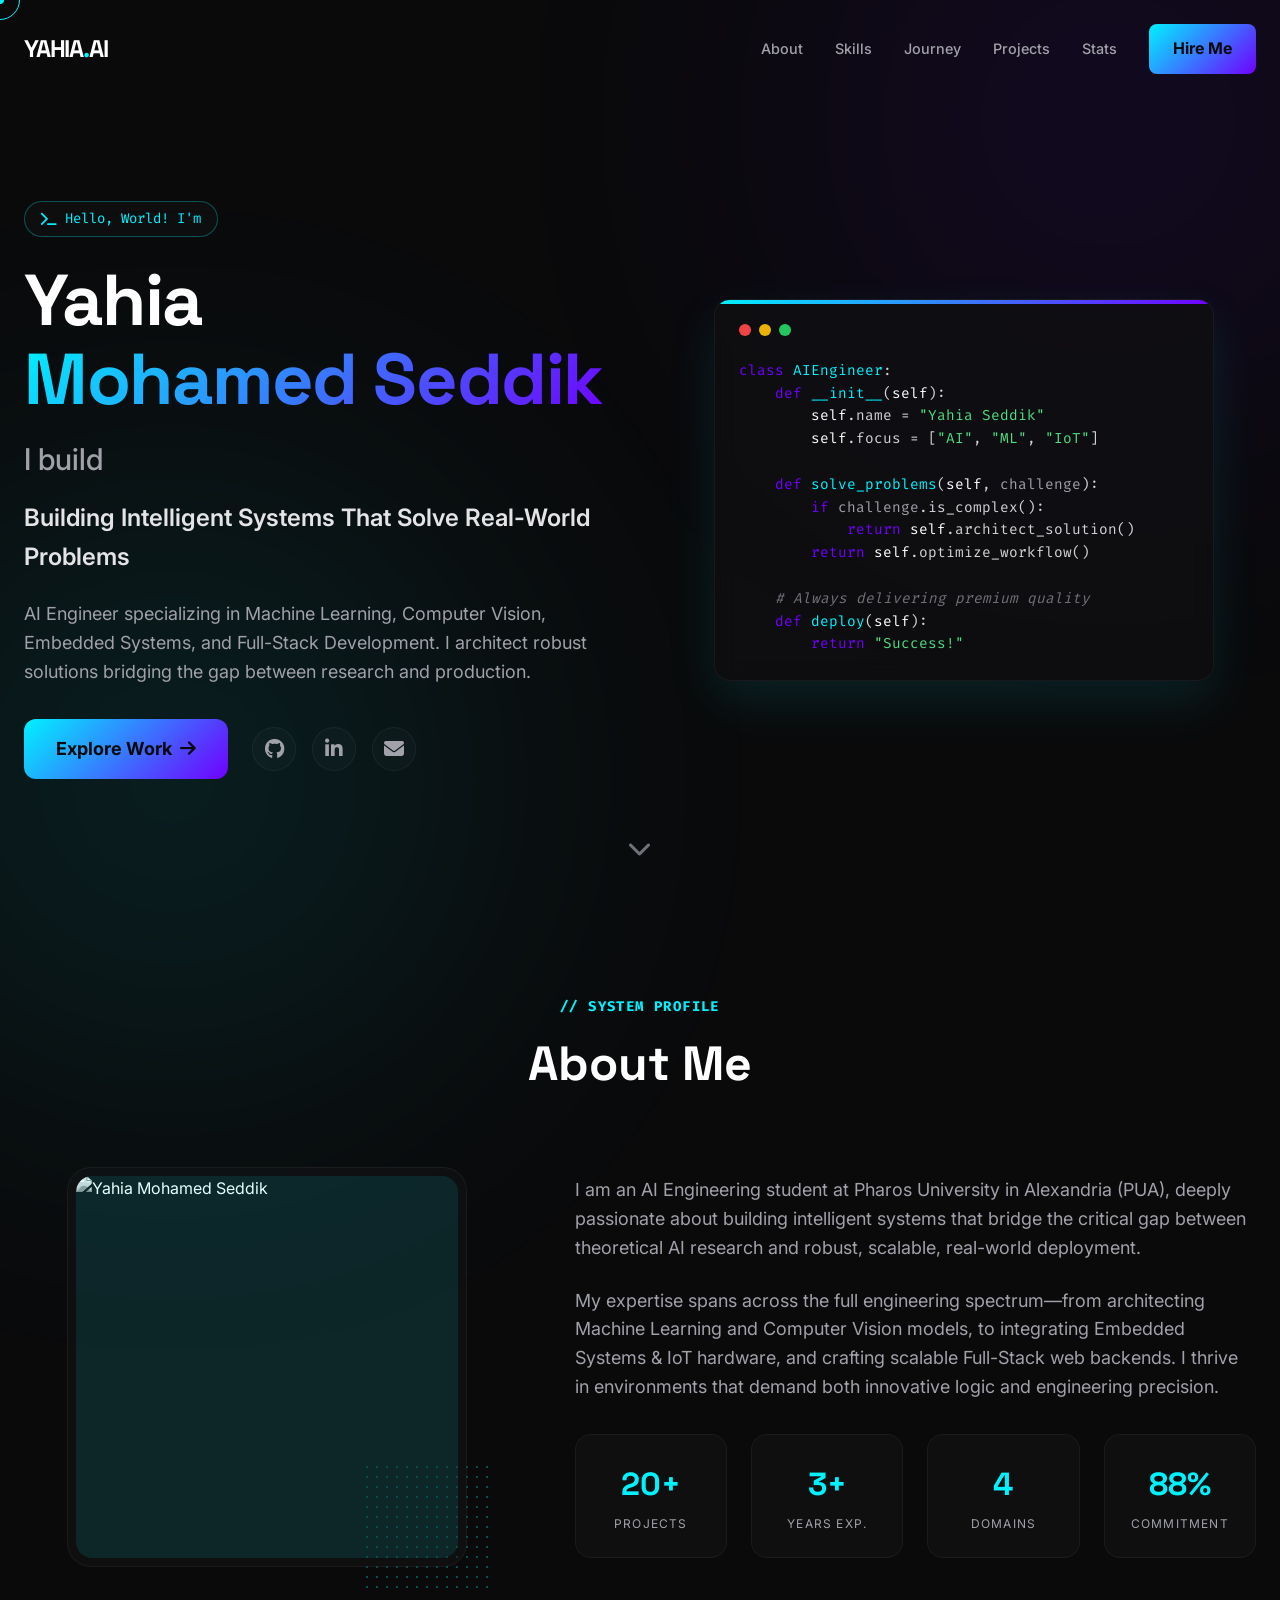
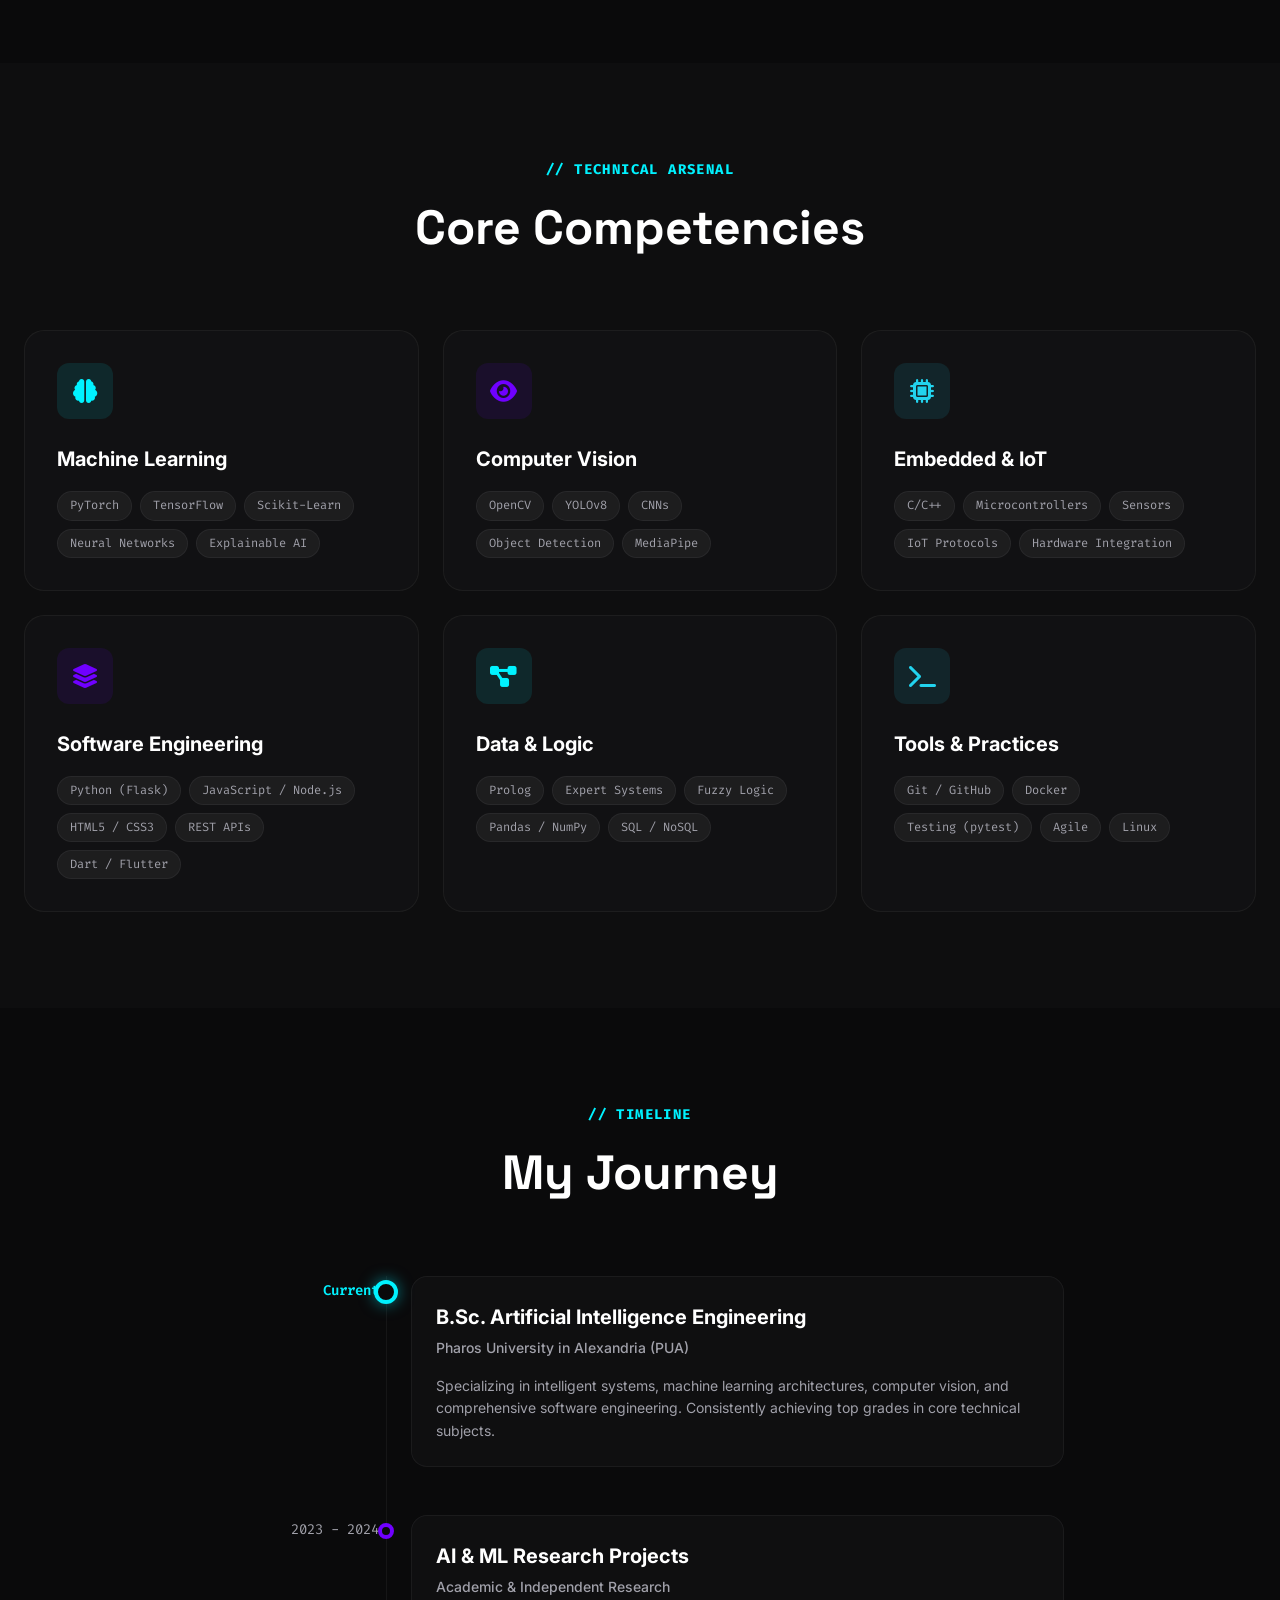
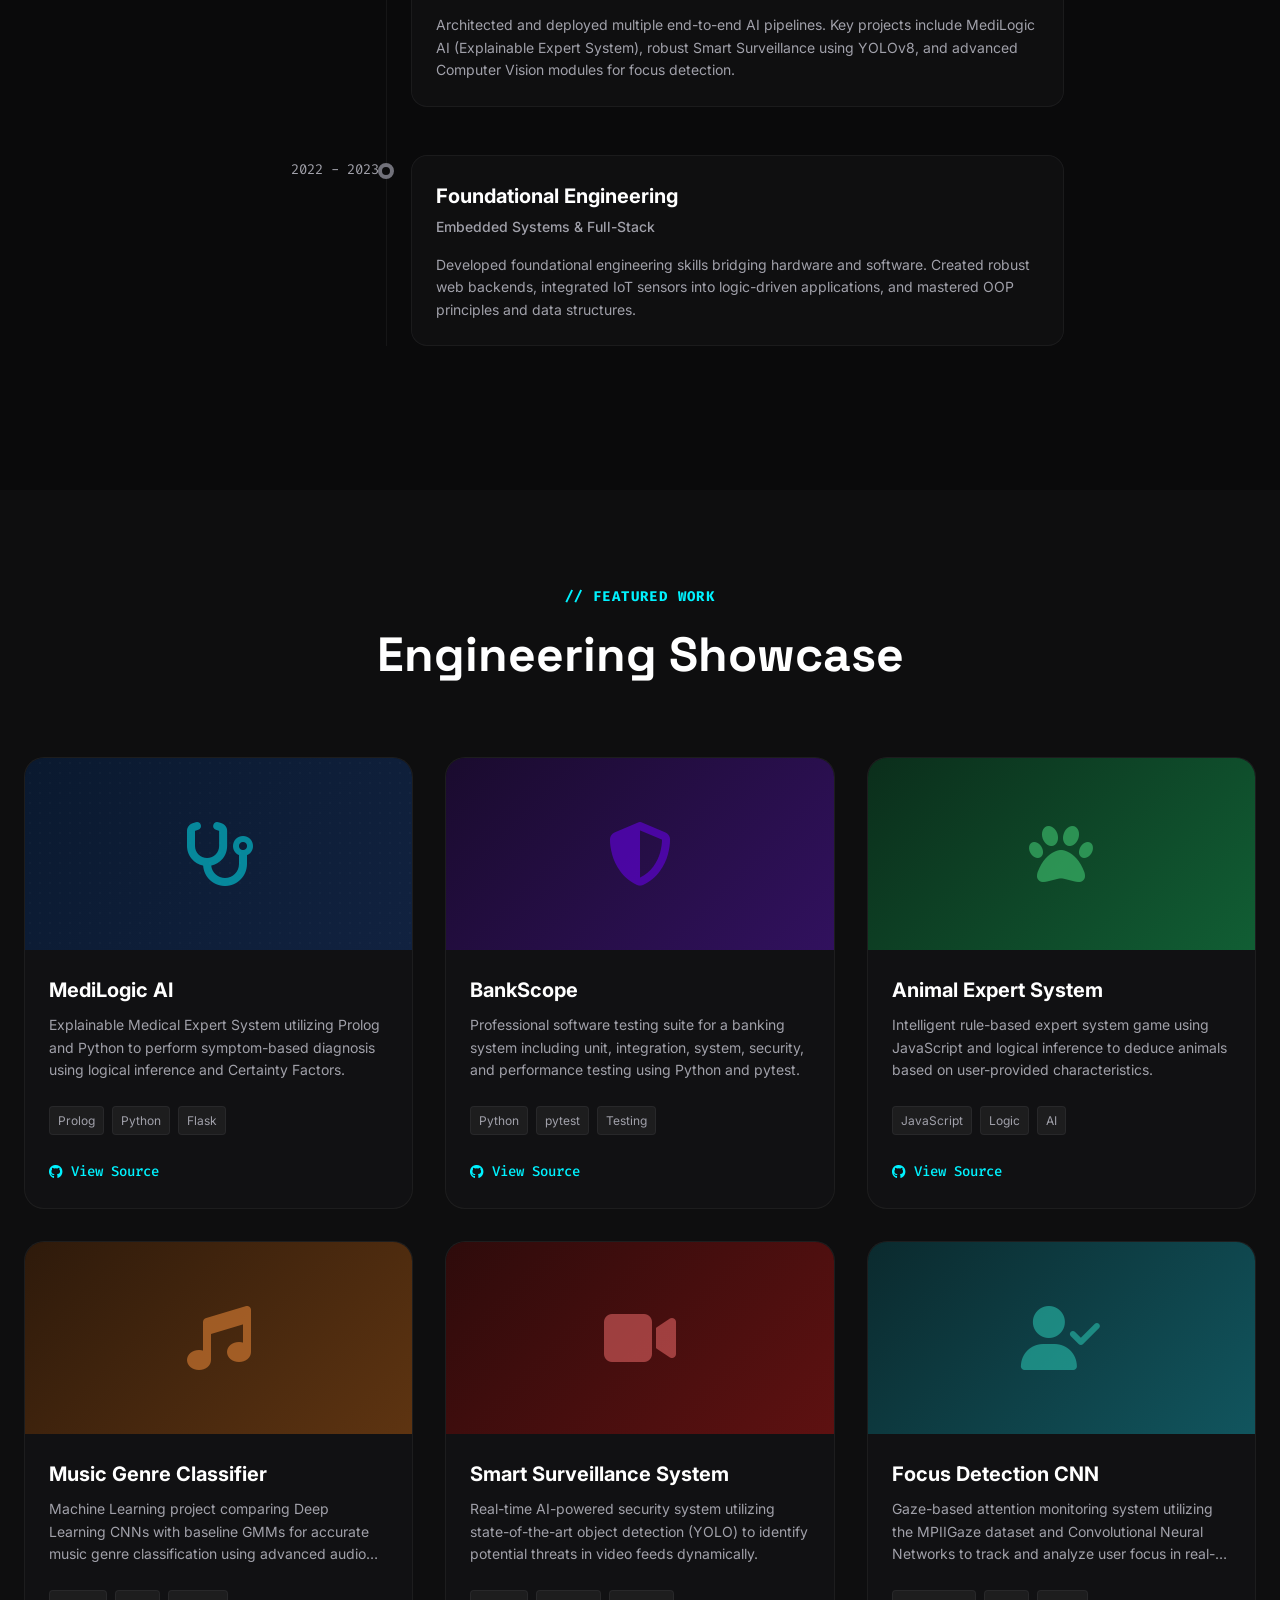
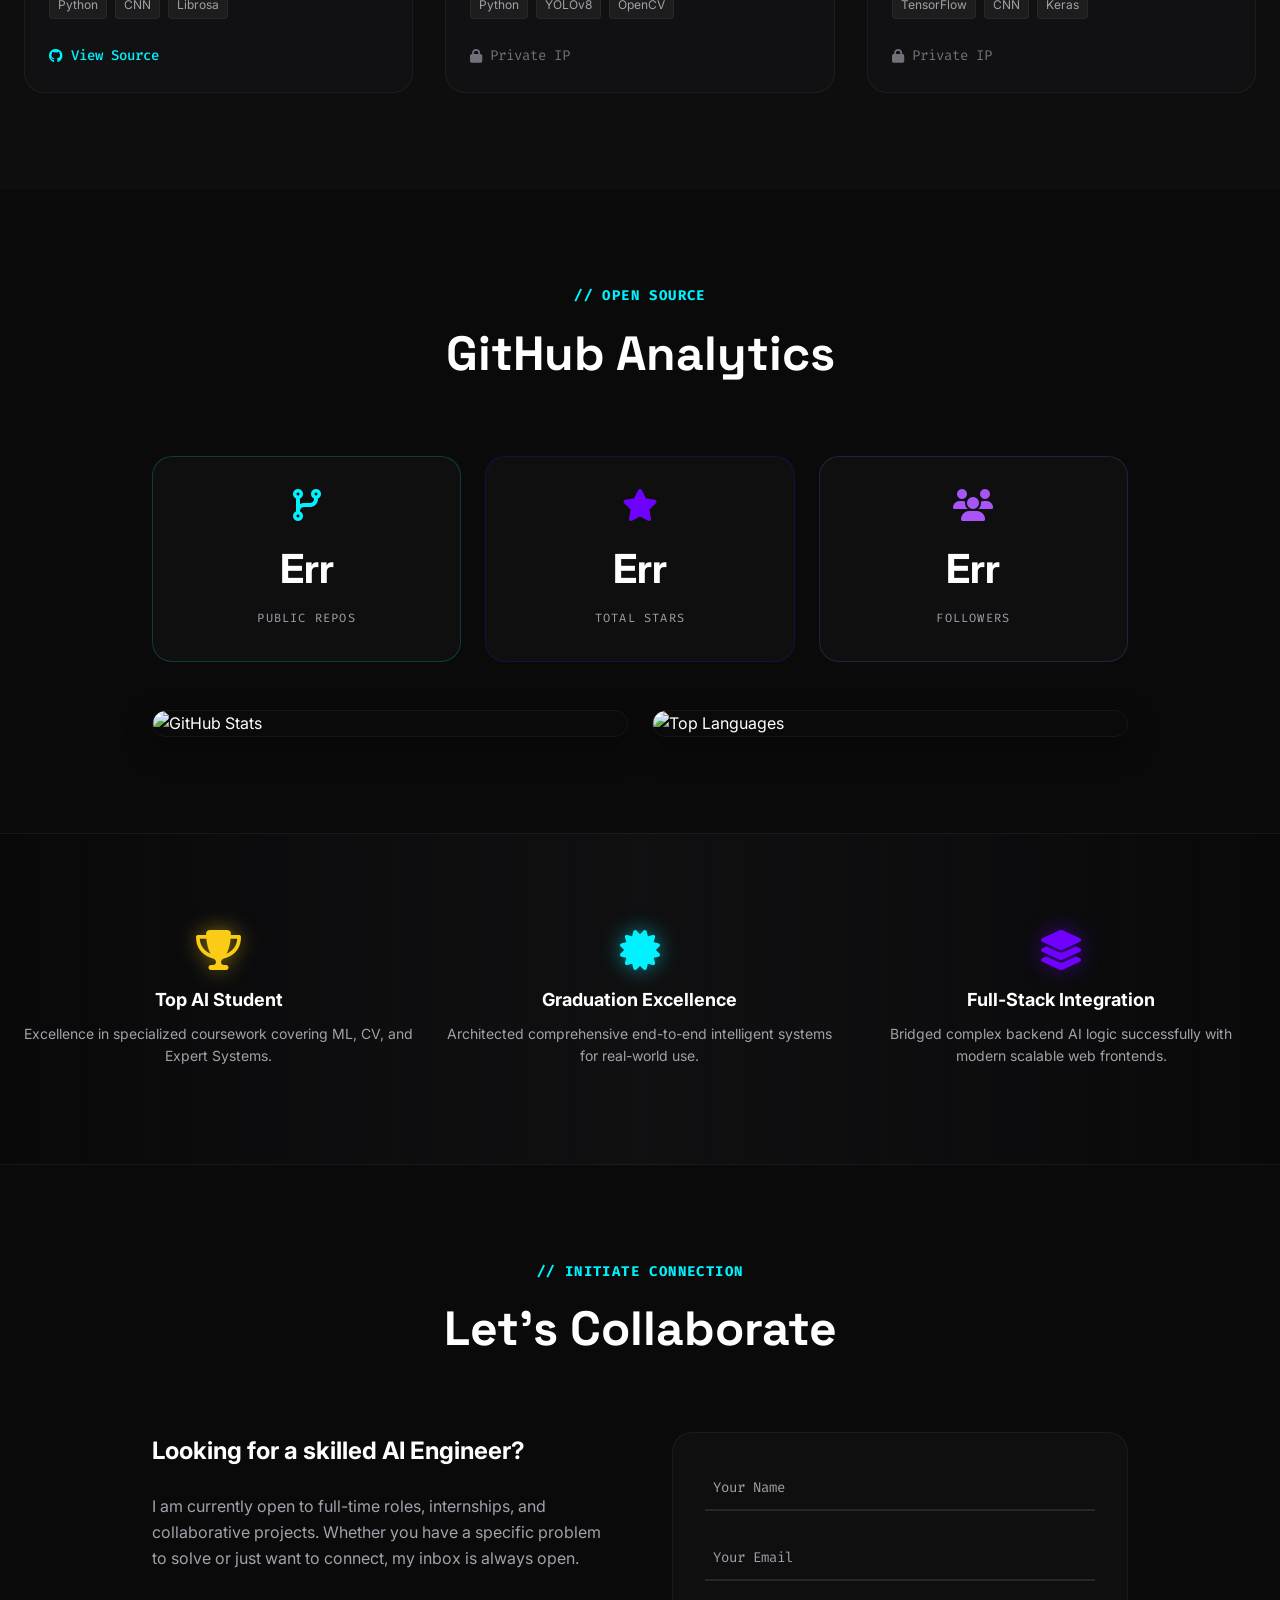
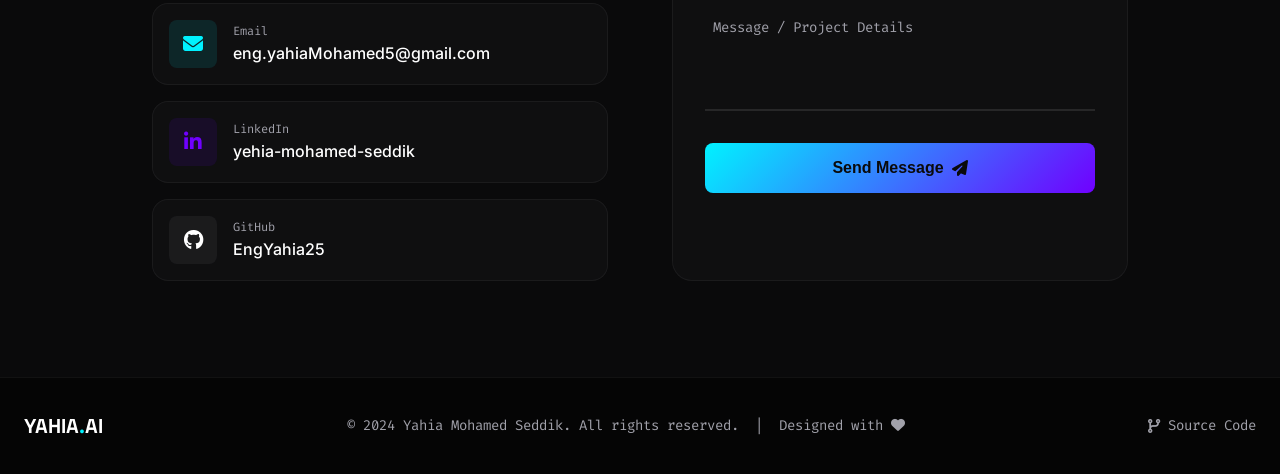
==== commit 81463a8c: "🚀 Production: Complete pre-deployment cleanup, security audit, and README optimization" ====
--- a/index.html
+++ b/index.html
@@ -583,7 +583,7 @@
                     </div>
 
                     <div class="contact-form-wrapper" data-aos="fade-left">
-                        <form id="contact-form" action="https://formspree.io/f/xvgoeonw" method="POST" class="contact-form">
+                        <form id="contact-form" action="https://formspree.io/f/mgodpogz" method="POST" class="contact-form">
                             <div class="form-group">
                                 <input type="text" id="name" name="name" required placeholder=" ">
                                 <label for="name">Your Name</label>
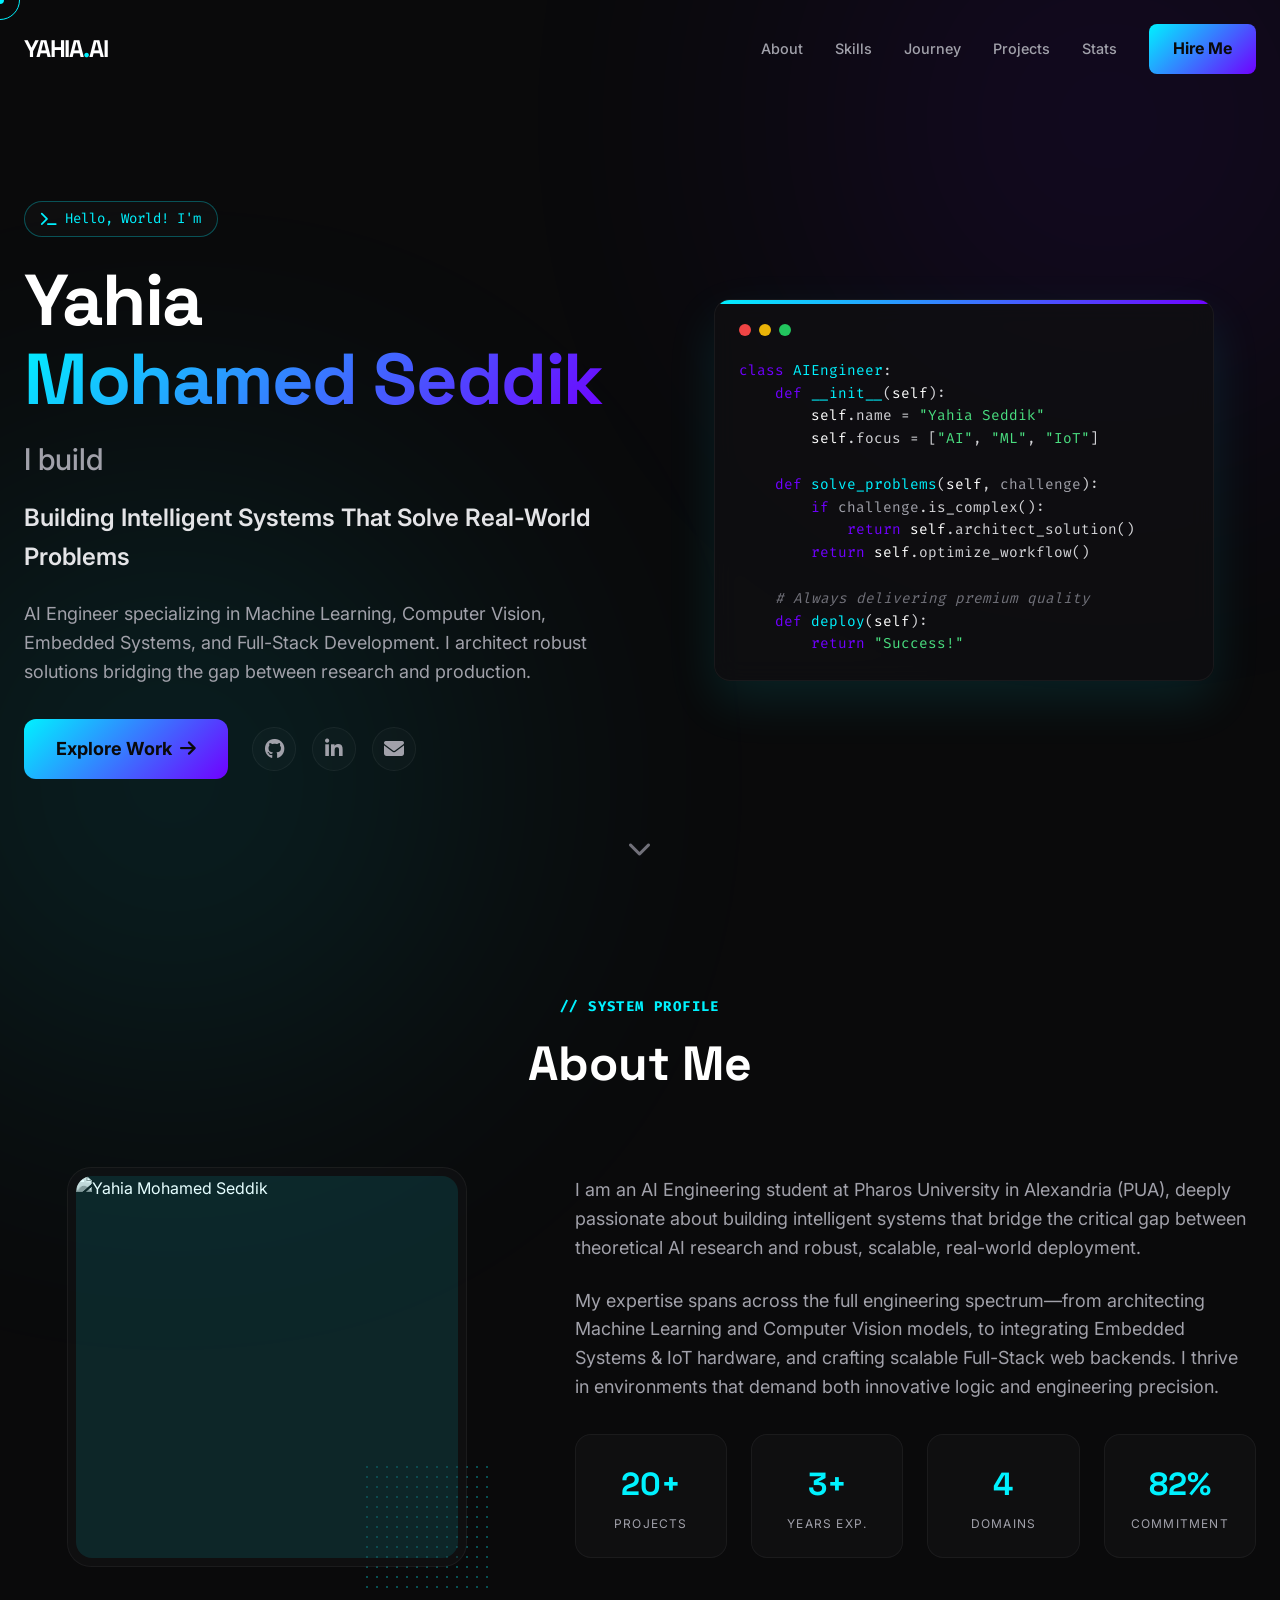
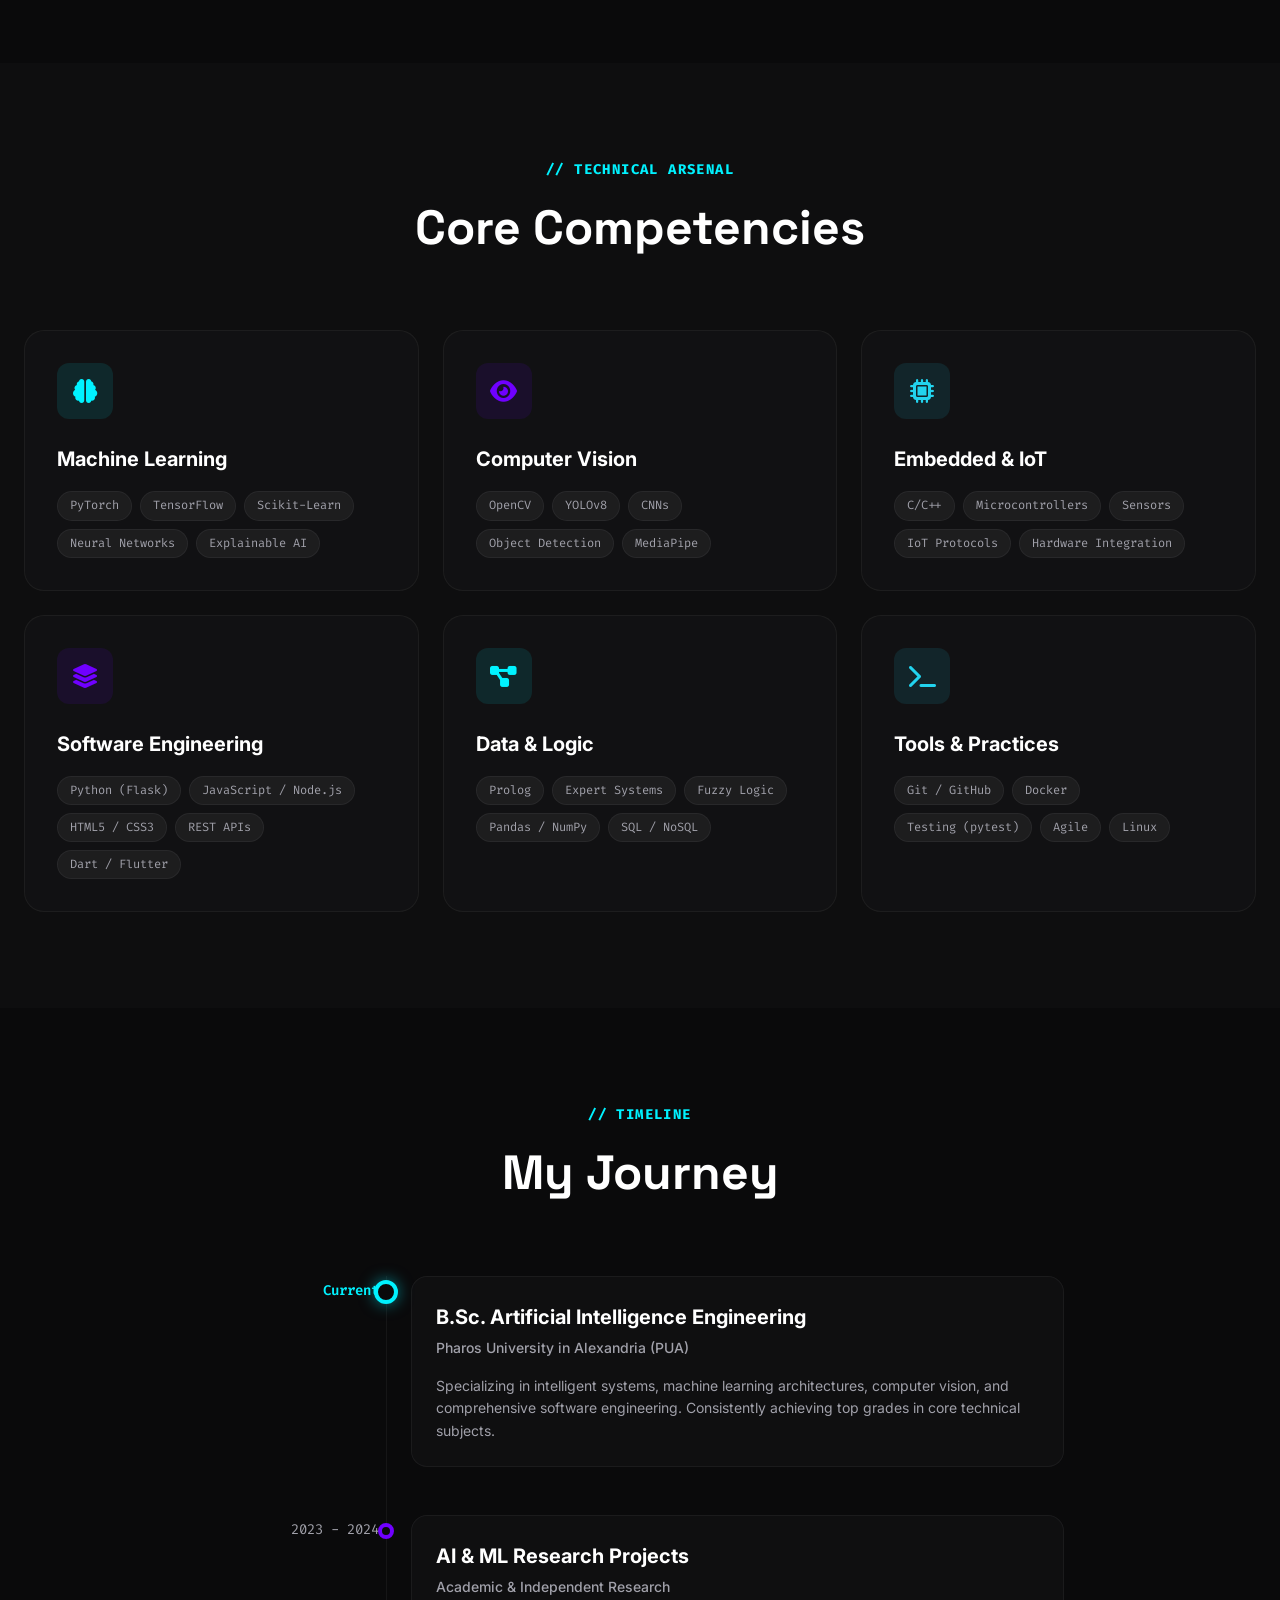
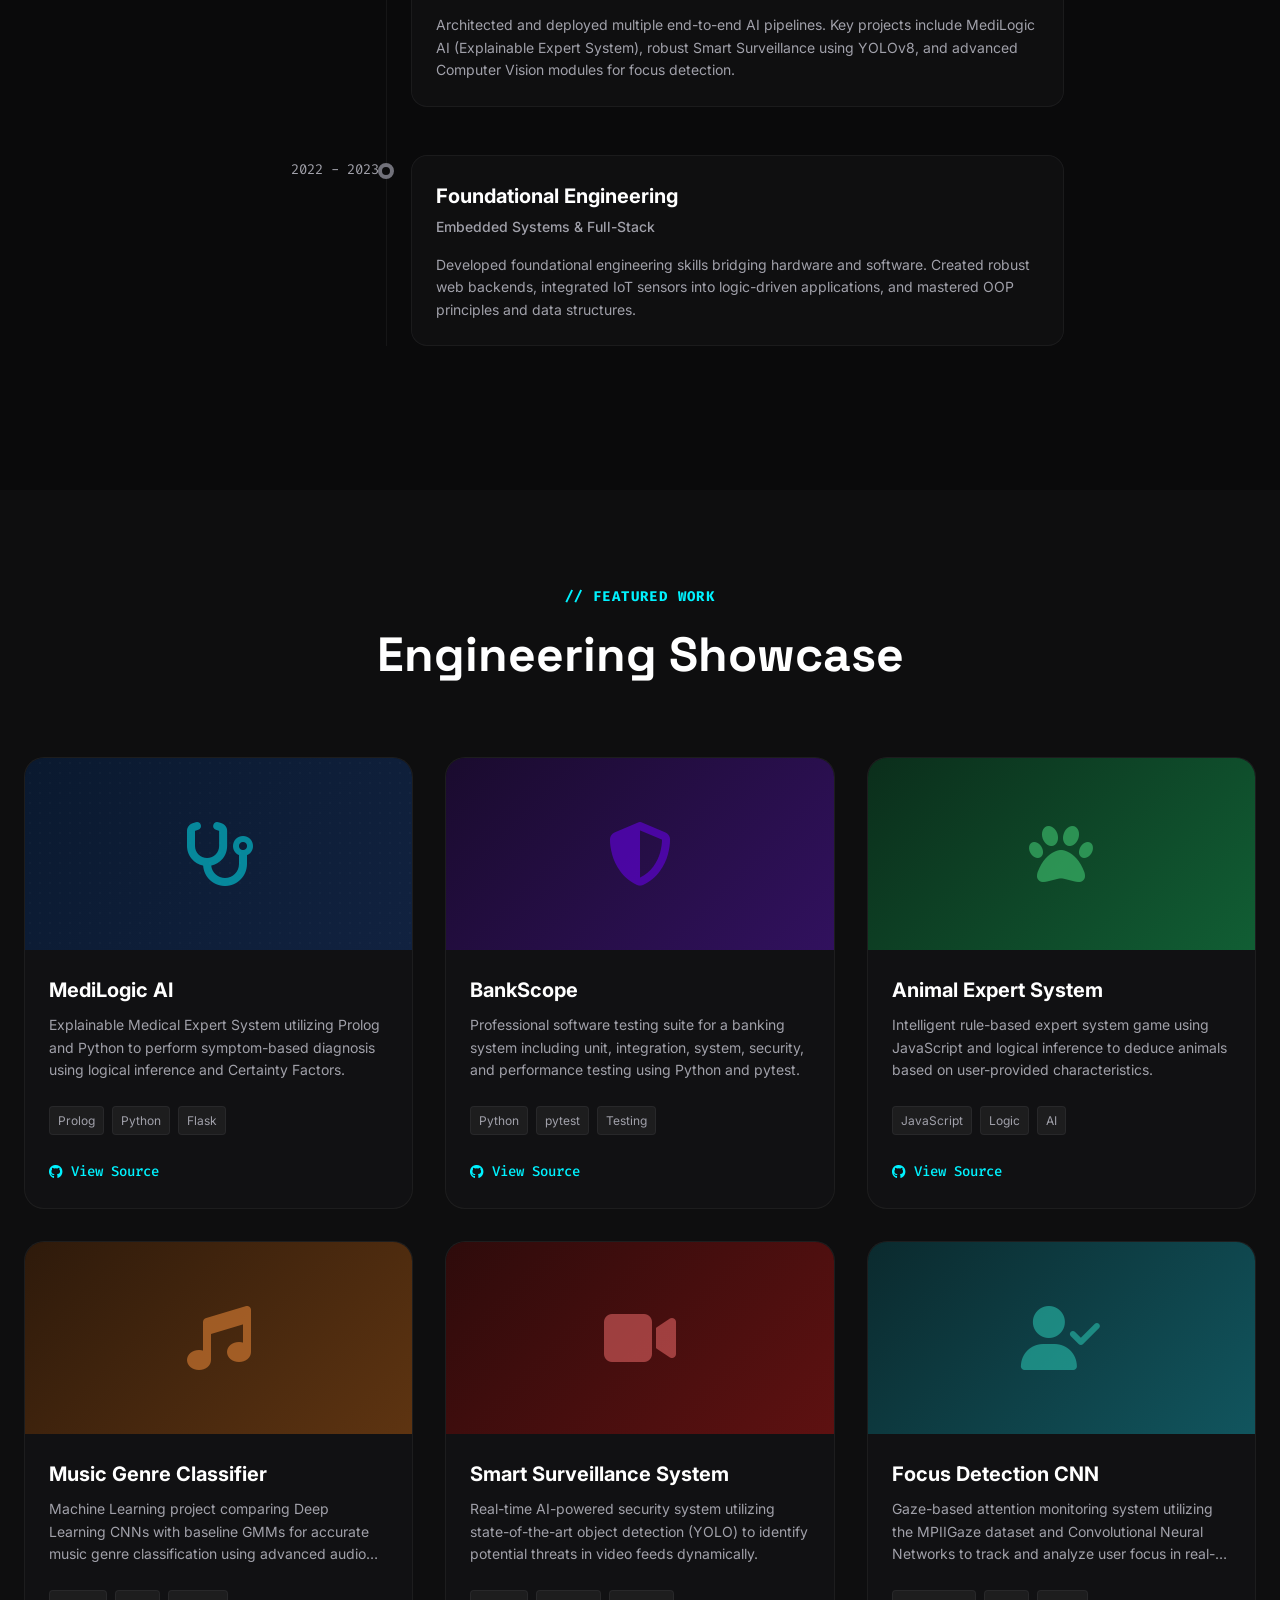
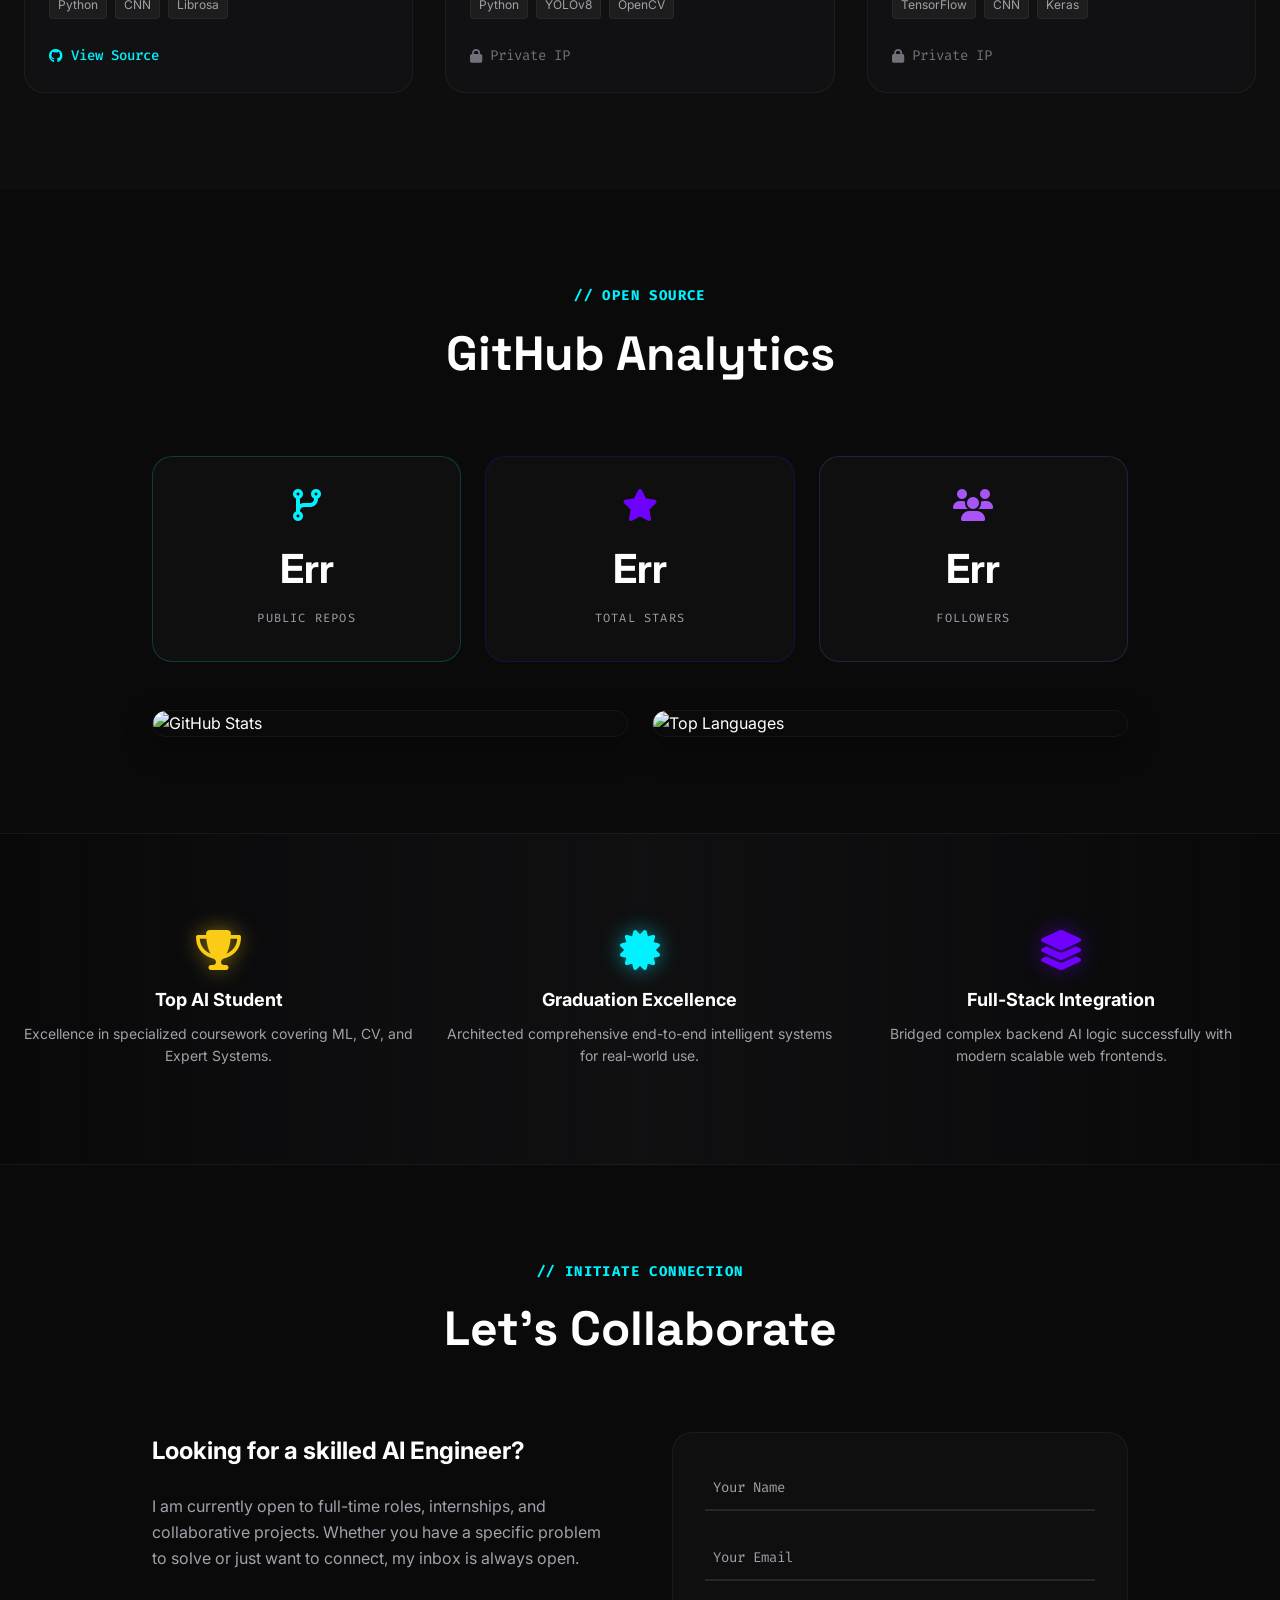
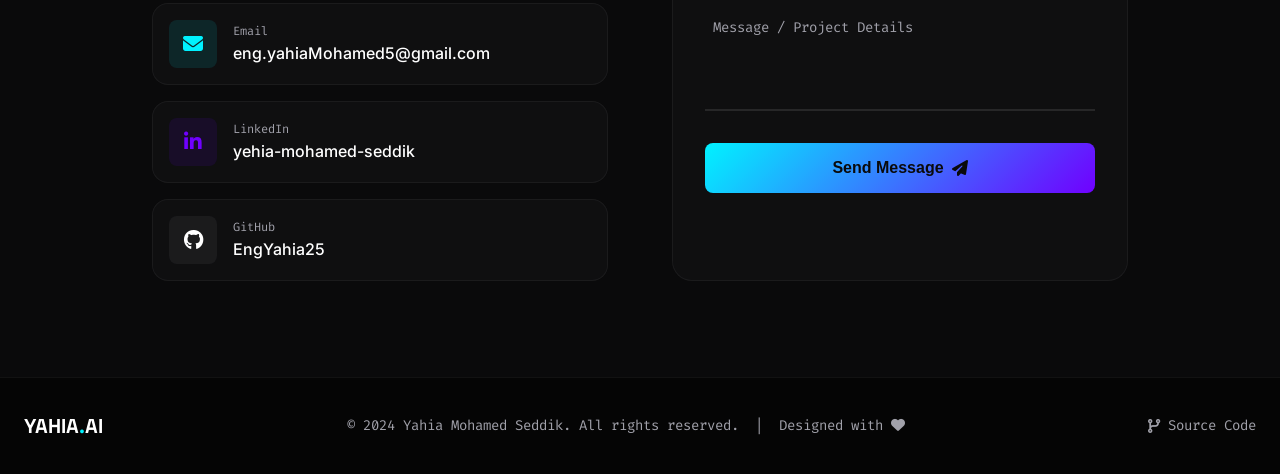
==== commit 7b1c5224: "🌐 Production: Update live domain to yahia-io.netlify.app" ====
--- a/index.html
+++ b/index.html
@@ -13,20 +13,20 @@
     
     <!-- Open Graph / Facebook -->
     <meta property="og:type" content="website">
-    <meta property="og:url" content="https://engyahia25.github.io/portfolio/">
+    <meta property="og:url" content="https://yahia-io.netlify.app/">
     <meta property="og:title" content="Yahia Mohamed Seddik | AI Engineer Portfolio">
     <meta property="og:description" content="AI Engineer specializing in Machine Learning, Explainable AI, Embedded Systems, IoT, and Full-Stack Development.">
     <meta property="og:image" content="https://avatars.githubusercontent.com/u/169982550?v=4">
     
     <!-- Twitter -->
     <meta property="twitter:card" content="summary_large_image">
-    <meta property="twitter:url" content="https://engyahia25.github.io/portfolio/">
+    <meta property="twitter:url" content="https://yahia-io.netlify.app/">
     <meta property="twitter:title" content="Yahia Mohamed Seddik | AI Engineer Portfolio">
     <meta property="twitter:description" content="AI Engineer specializing in Machine Learning, Explainable AI, Embedded Systems, IoT, and Full-Stack Development.">
     <meta property="twitter:image" content="https://avatars.githubusercontent.com/u/169982550?v=4">
     
     <!-- Canonical Link -->
-    <link rel="canonical" href="https://engyahia25.github.io/portfolio/">
+    <link rel="canonical" href="https://yahia-io.netlify.app/">
     
     <!-- Fonts: Inter, Space Grotesk, Fira Code -->
     <link rel="preconnect" href="https://fonts.googleapis.com">
@@ -49,7 +49,7 @@
       "@type": "Person",
       "name": "Yahia Mohamed Seddik",
       "jobTitle": "AI Engineer",
-      "url": "https://engyahia25.github.io/portfolio/",
+      "url": "https://yahia-io.netlify.app/",
       "sameAs": [
         "https://github.com/EngYahia25",
         "https://www.linkedin.com/in/yehia-mohamed-seddik"
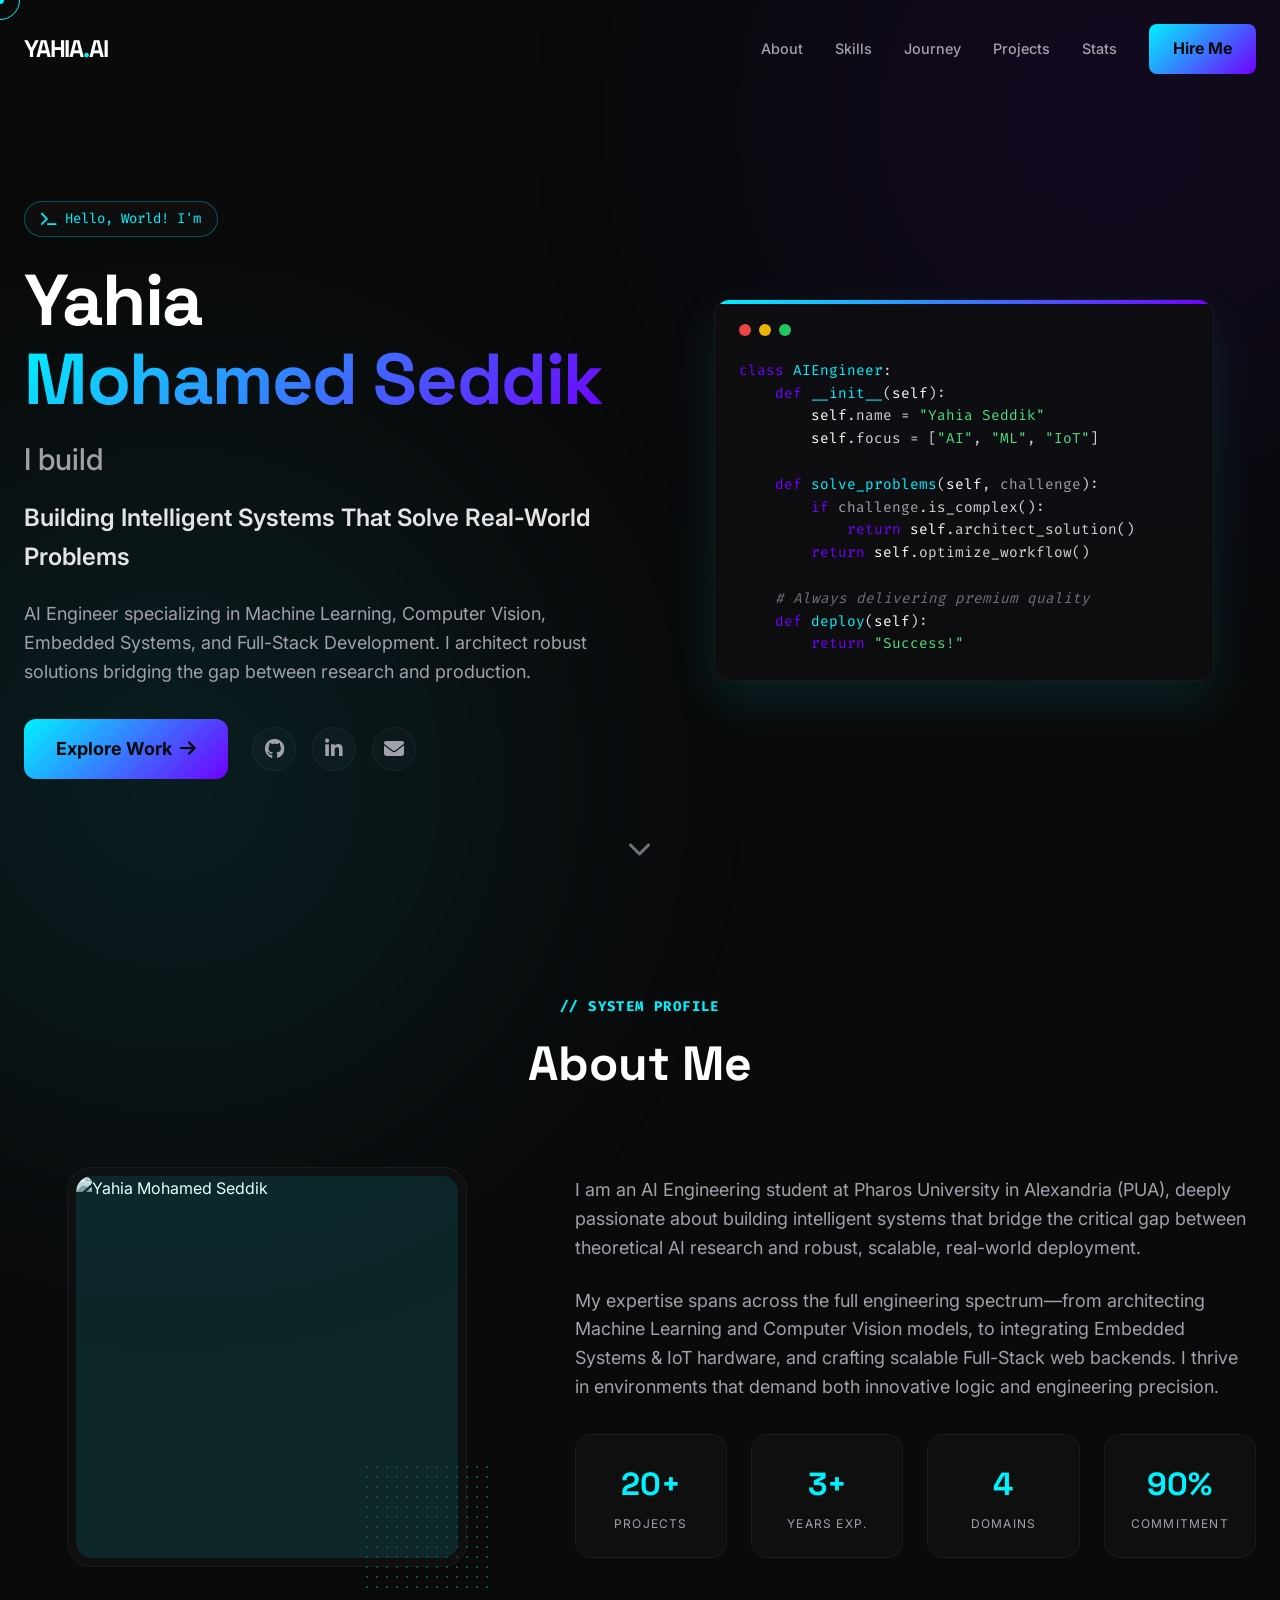
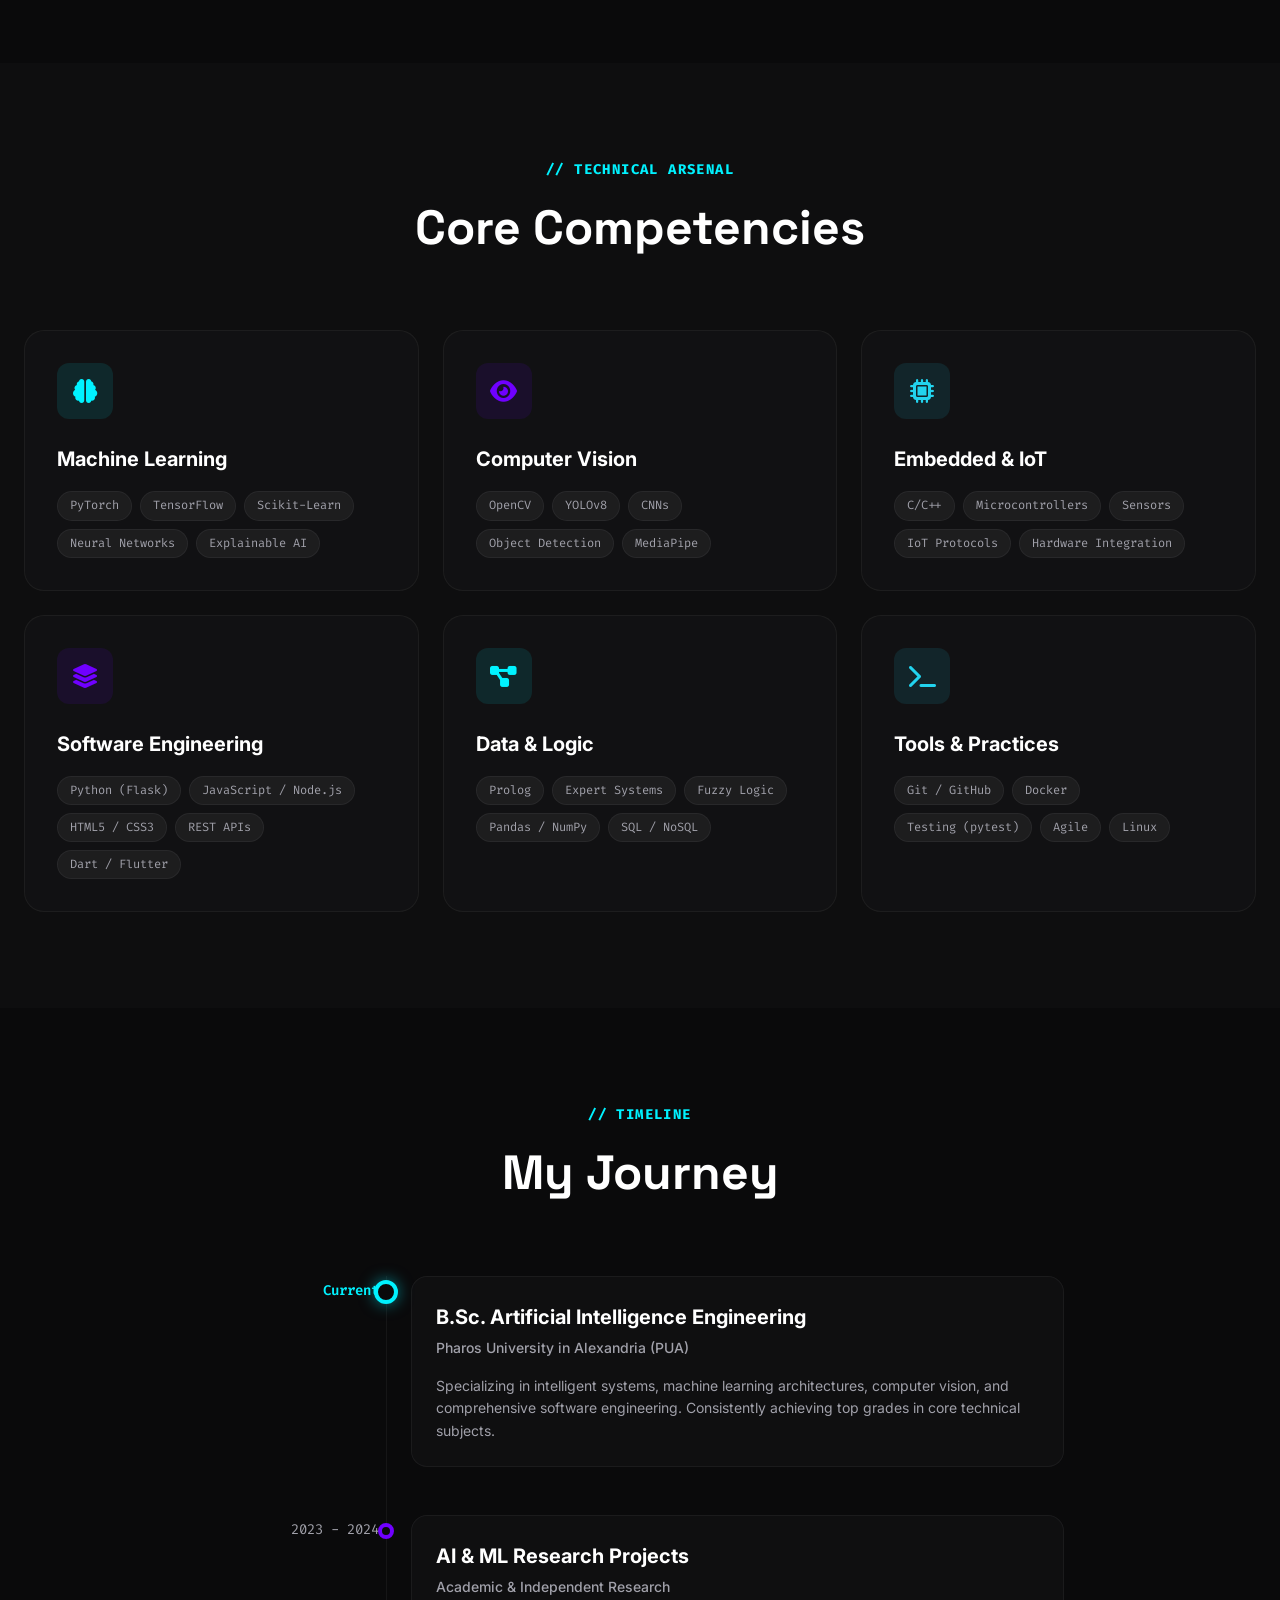
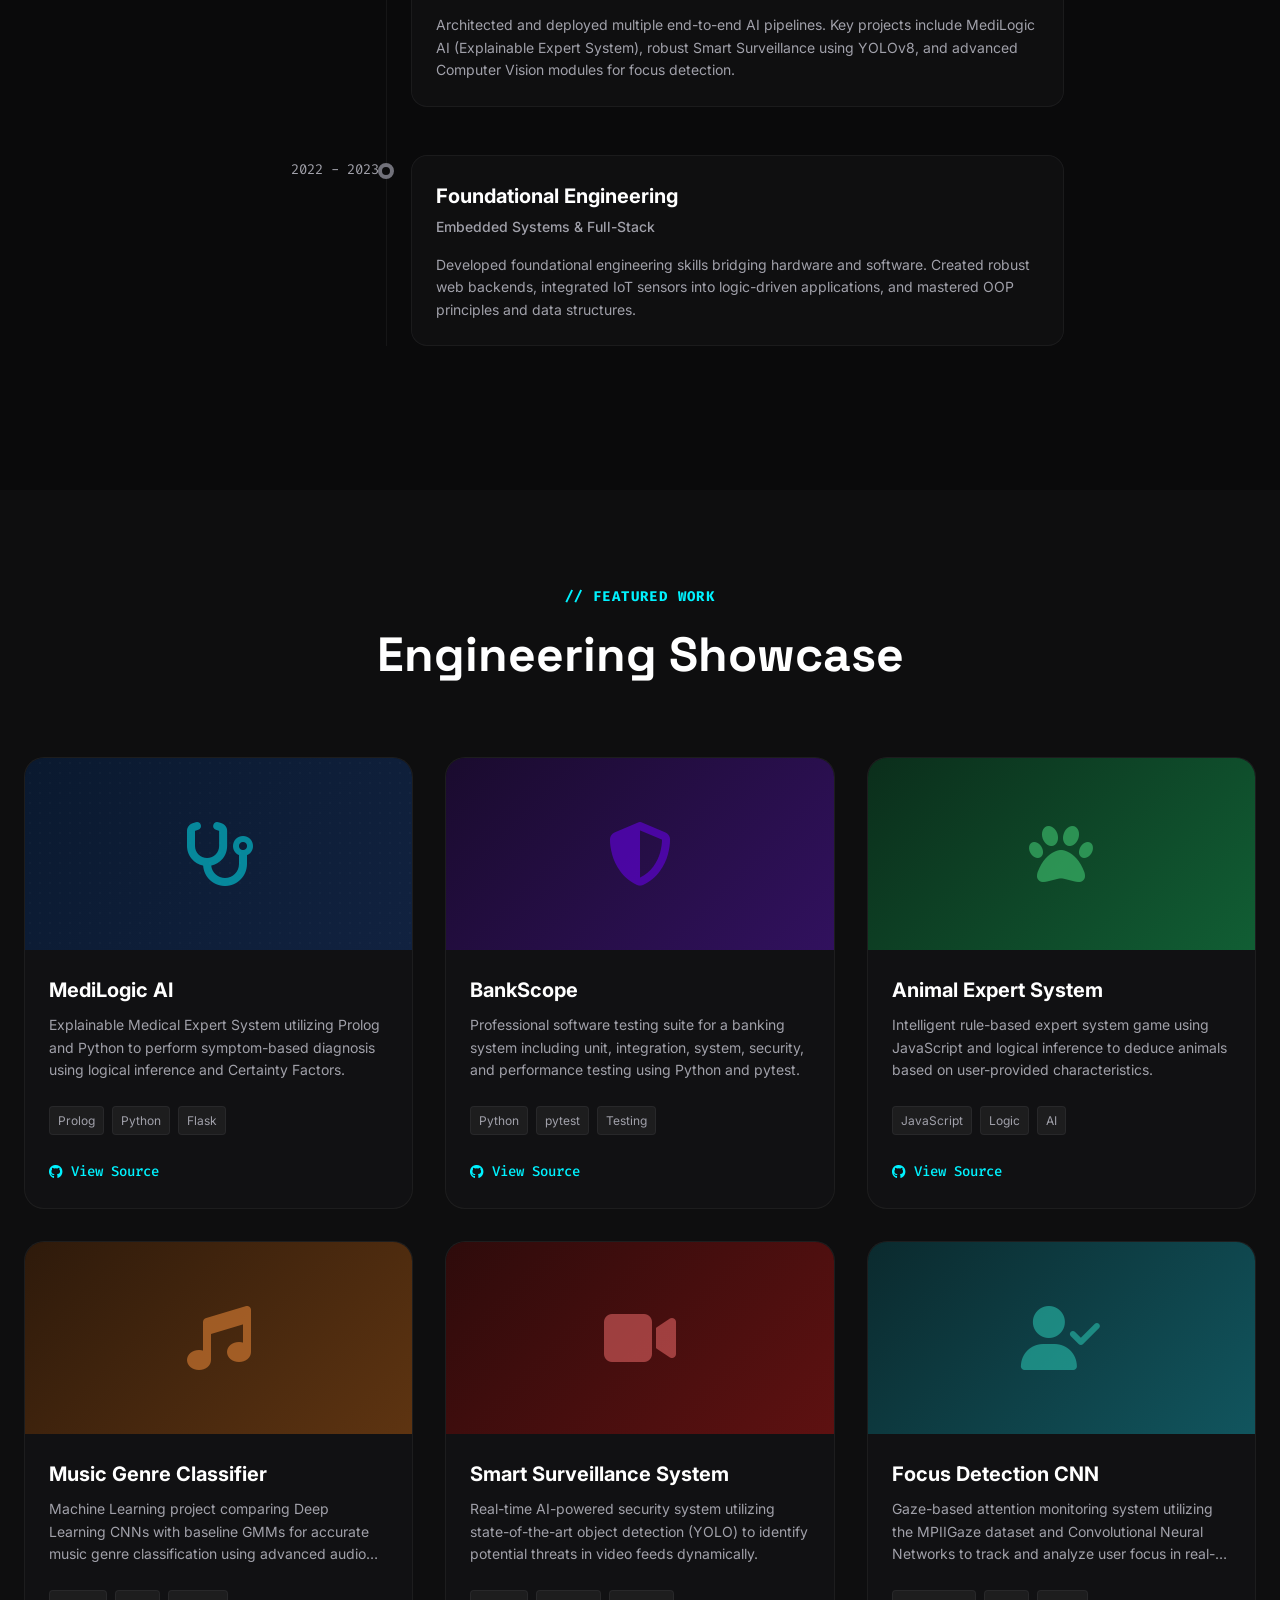
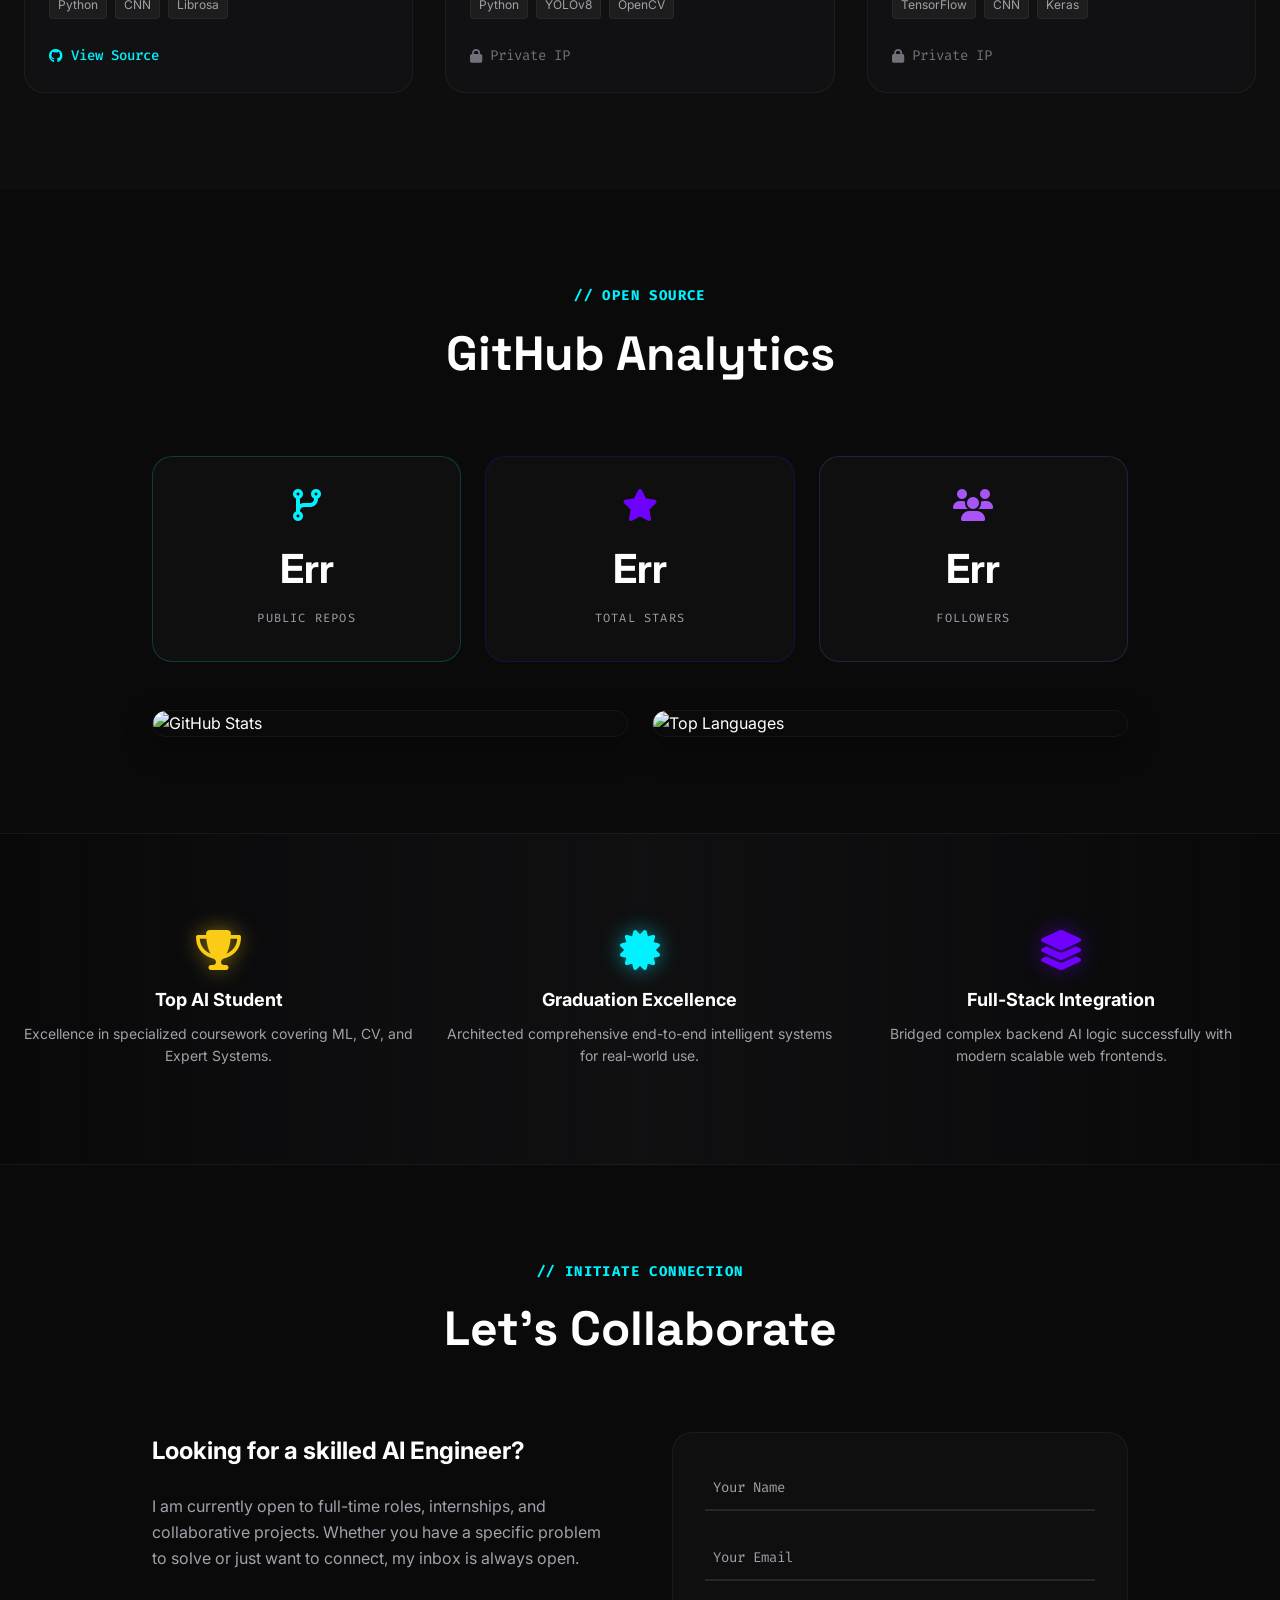
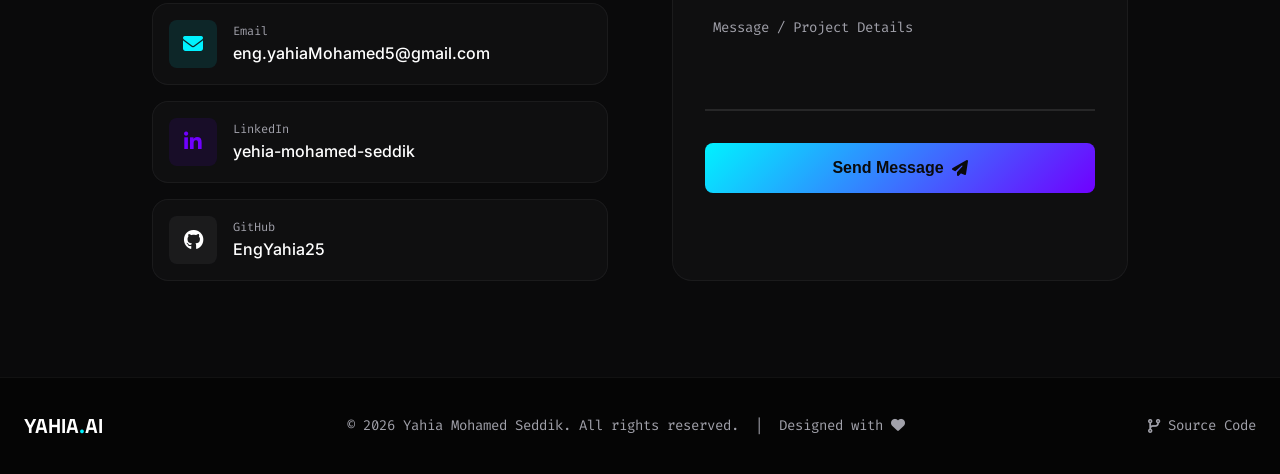
==== commit d0815e28: "Fix bugs: correct canonical/OG URLs to deployed domain, add favicon, fix tsParticles async init with" ====
--- a/index.html
+++ b/index.html
@@ -11,22 +11,25 @@
     <meta name="author" content="Yahia Mohamed Seddik">
     <meta name="theme-color" content="#0a0a0b">
     
+    <!-- Favicon -->
+    <link rel="icon" type="image/svg+xml" href="data:image/svg+xml,<svg xmlns='http://www.w3.org/2000/svg' viewBox='0 0 100 100'><rect width='100' height='100' rx='16' fill='%230a0a0b'/><text y='.9em' font-size='80' x='10'>🤖</text></svg>">
+    
     <!-- Open Graph / Facebook -->
     <meta property="og:type" content="website">
-    <meta property="og:url" content="https://yahia-io.netlify.app/">
+    <meta property="og:url" content="https://my-proto-me.netlify.app/">
     <meta property="og:title" content="Yahia Mohamed Seddik | AI Engineer Portfolio">
     <meta property="og:description" content="AI Engineer specializing in Machine Learning, Explainable AI, Embedded Systems, IoT, and Full-Stack Development.">
     <meta property="og:image" content="https://avatars.githubusercontent.com/u/169982550?v=4">
     
     <!-- Twitter -->
     <meta property="twitter:card" content="summary_large_image">
-    <meta property="twitter:url" content="https://yahia-io.netlify.app/">
+    <meta property="twitter:url" content="https://my-proto-me.netlify.app/">
     <meta property="twitter:title" content="Yahia Mohamed Seddik | AI Engineer Portfolio">
     <meta property="twitter:description" content="AI Engineer specializing in Machine Learning, Explainable AI, Embedded Systems, IoT, and Full-Stack Development.">
     <meta property="twitter:image" content="https://avatars.githubusercontent.com/u/169982550?v=4">
     
     <!-- Canonical Link -->
-    <link rel="canonical" href="https://yahia-io.netlify.app/">
+    <link rel="canonical" href="https://my-proto-me.netlify.app/">
     
     <!-- Fonts: Inter, Space Grotesk, Fira Code -->
     <link rel="preconnect" href="https://fonts.googleapis.com">
@@ -49,7 +52,7 @@
       "@type": "Person",
       "name": "Yahia Mohamed Seddik",
       "jobTitle": "AI Engineer",
-      "url": "https://yahia-io.netlify.app/",
+      "url": "https://my-proto-me.netlify.app/",
       "sameAs": [
         "https://github.com/EngYahia25",
         "https://www.linkedin.com/in/yehia-mohamed-seddik"
@@ -632,7 +635,7 @@
     <script src="https://cdn.jsdelivr.net/npm/typed.js@2.0.12"></script>
     <script src="https://unpkg.com/aos@2.3.1/dist/aos.js"></script>
     <script src="https://cdnjs.cloudflare.com/ajax/libs/vanilla-tilt/1.8.0/vanilla-tilt.min.js"></script>
-    <script src="https://cdn.jsdelivr.net/npm/tsparticles-preset-stars@2/tsparticles.preset.stars.bundle.min.js"></script>
+    <script src="https://cdn.jsdelivr.net/npm/tsparticles@2/tsparticles.bundle.min.js"></script>
     
     <!-- Custom JS -->
     <script src="js/main.js"></script>
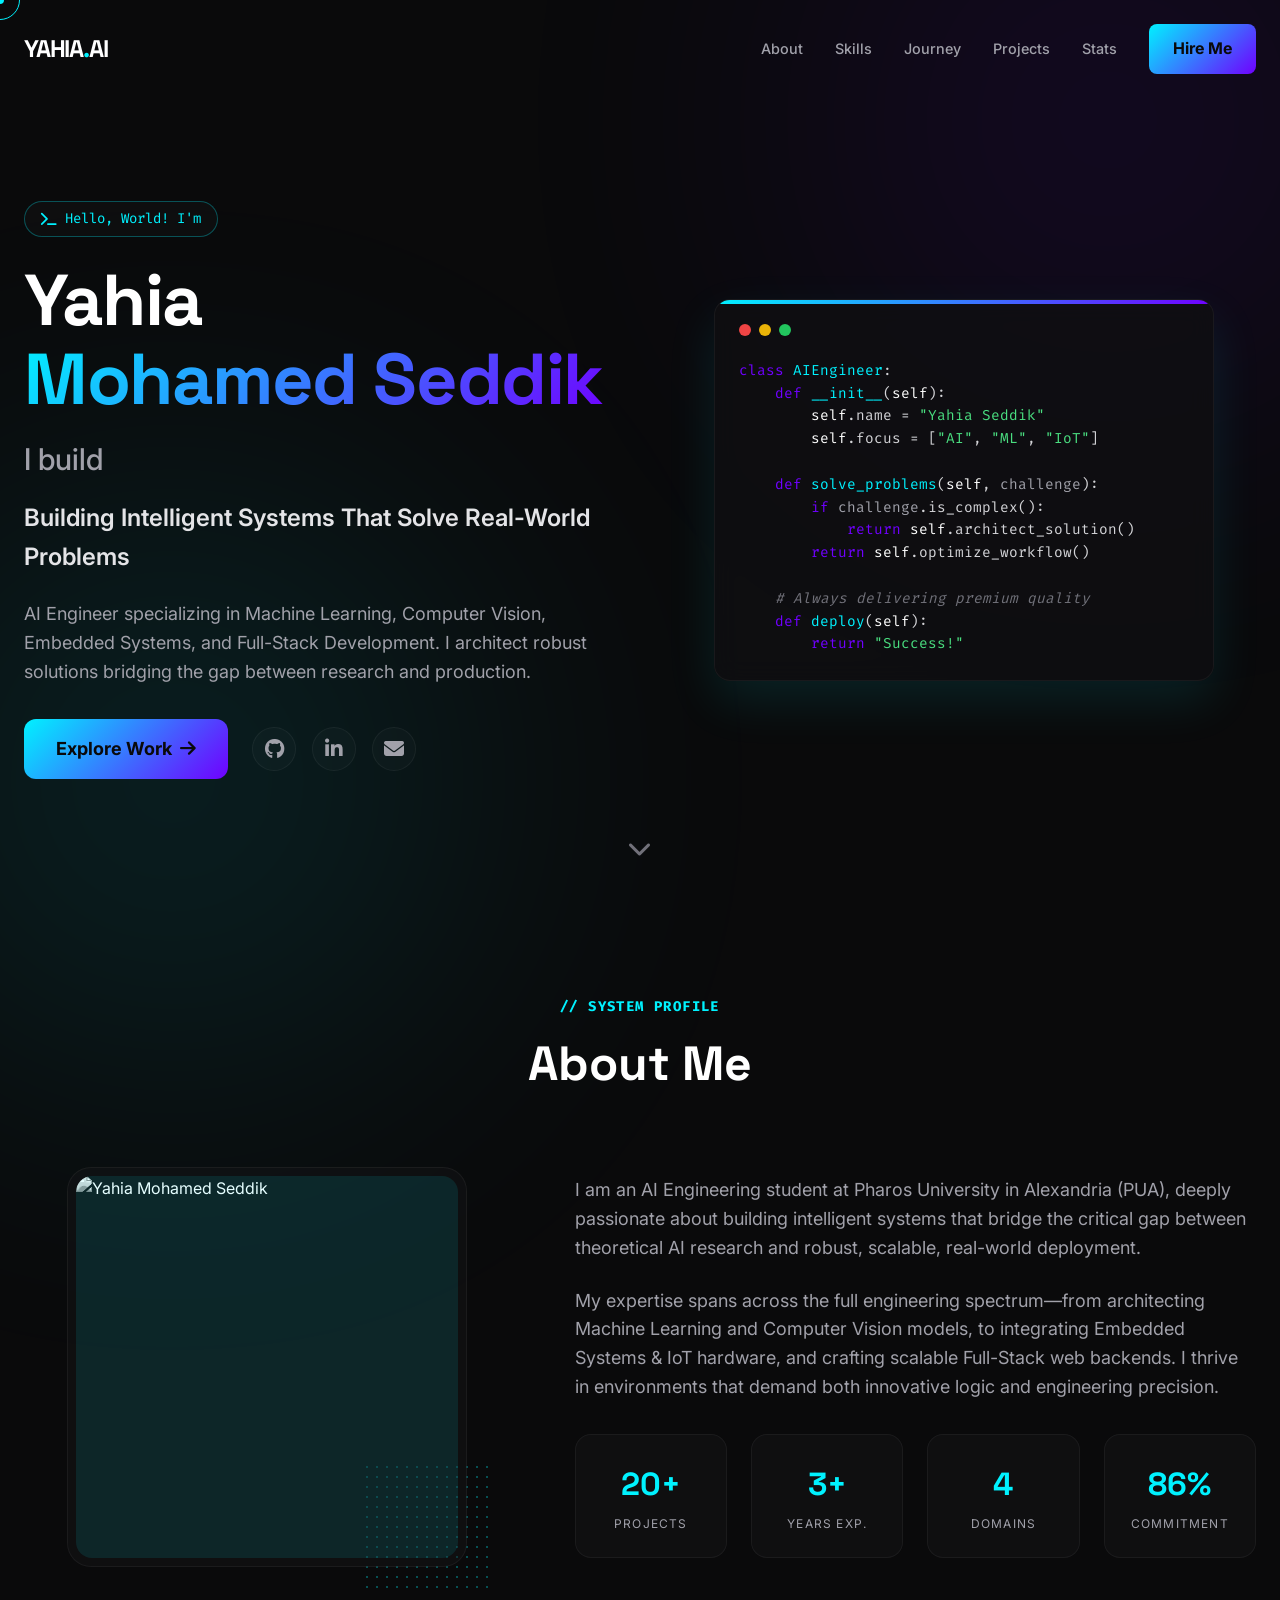
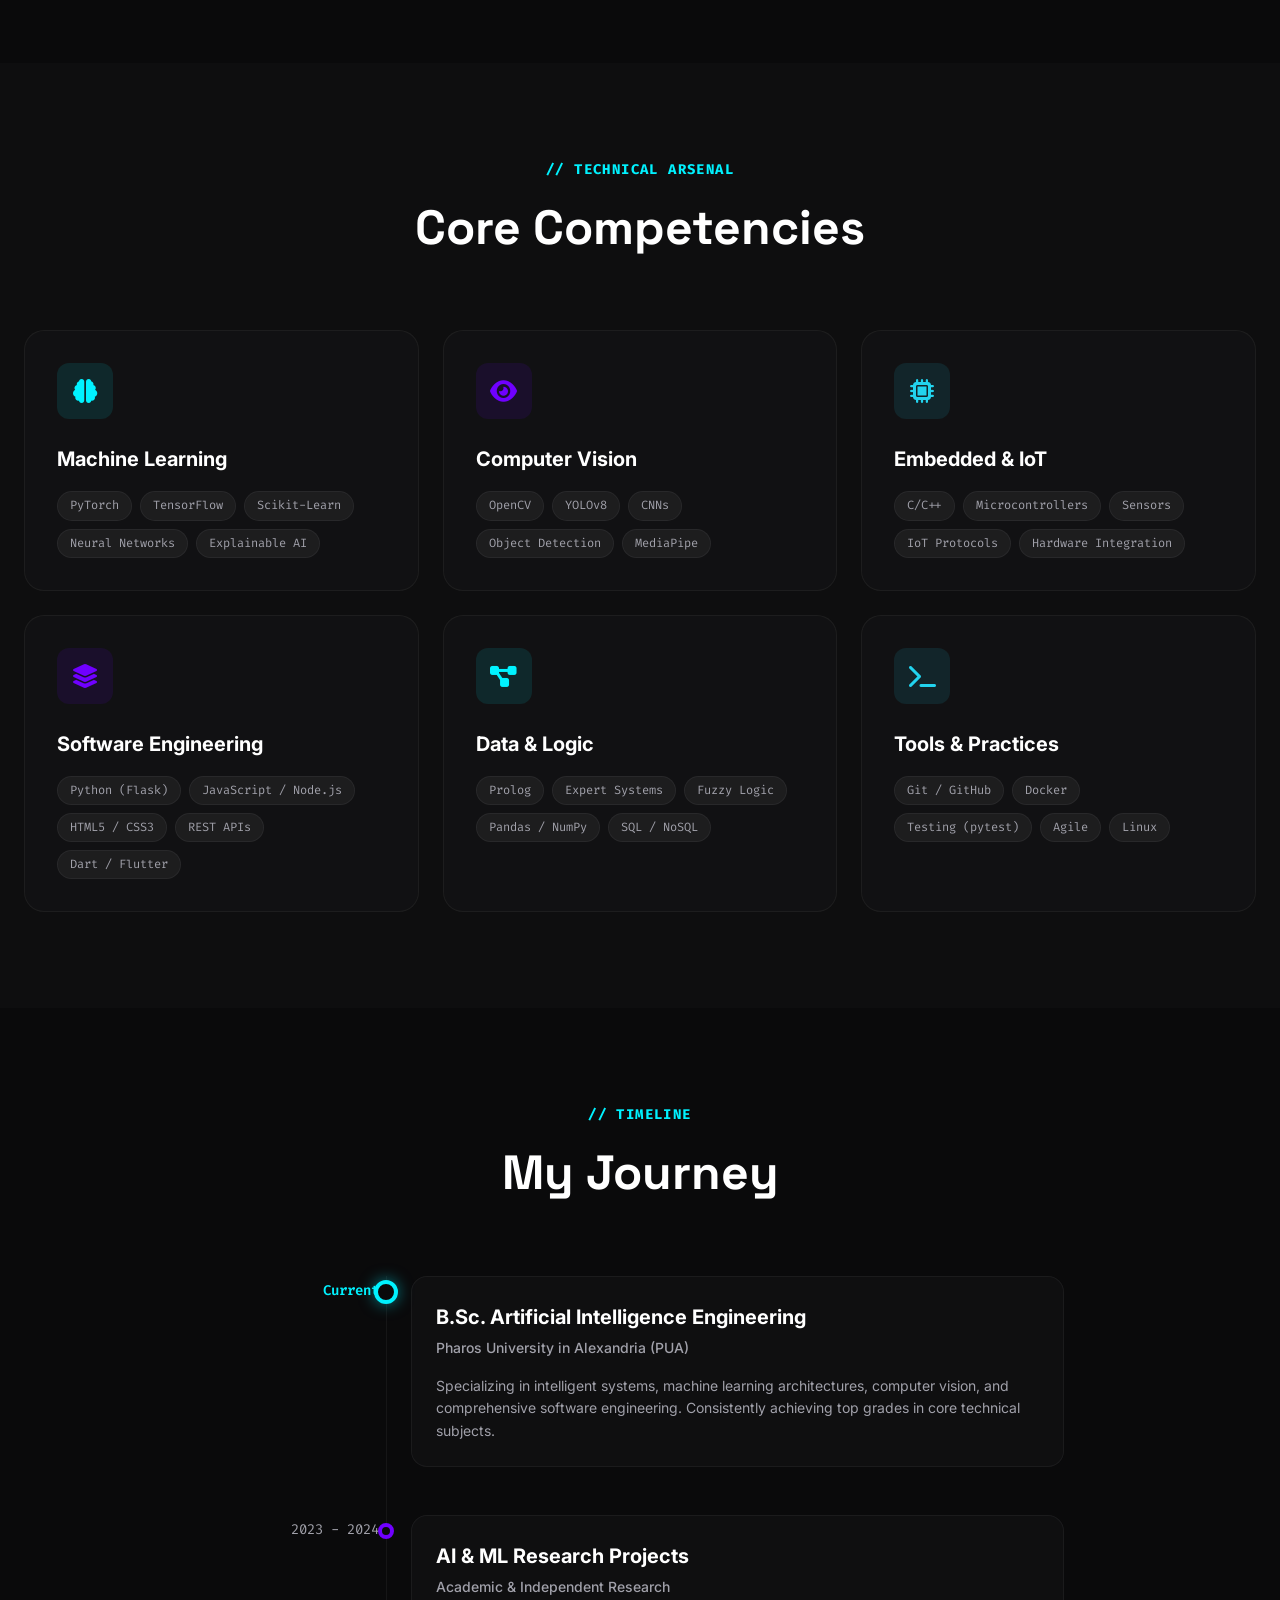
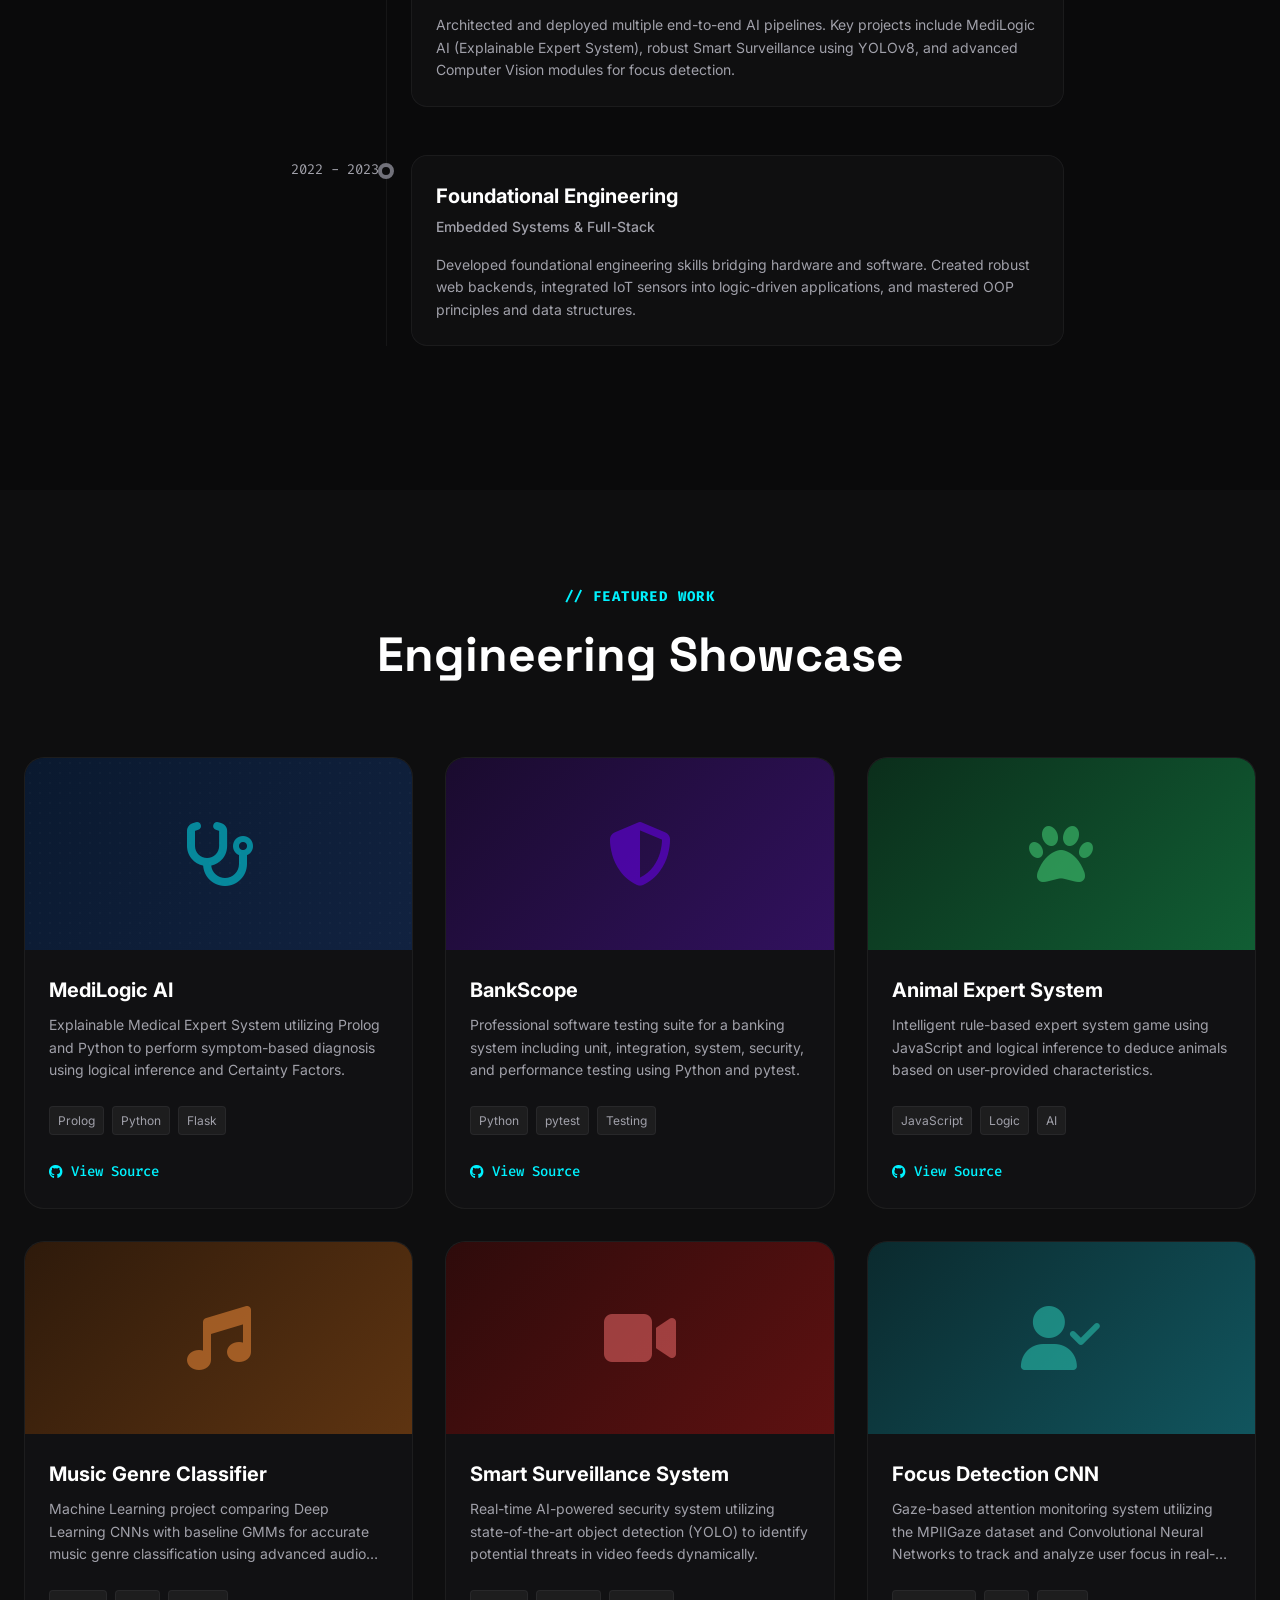
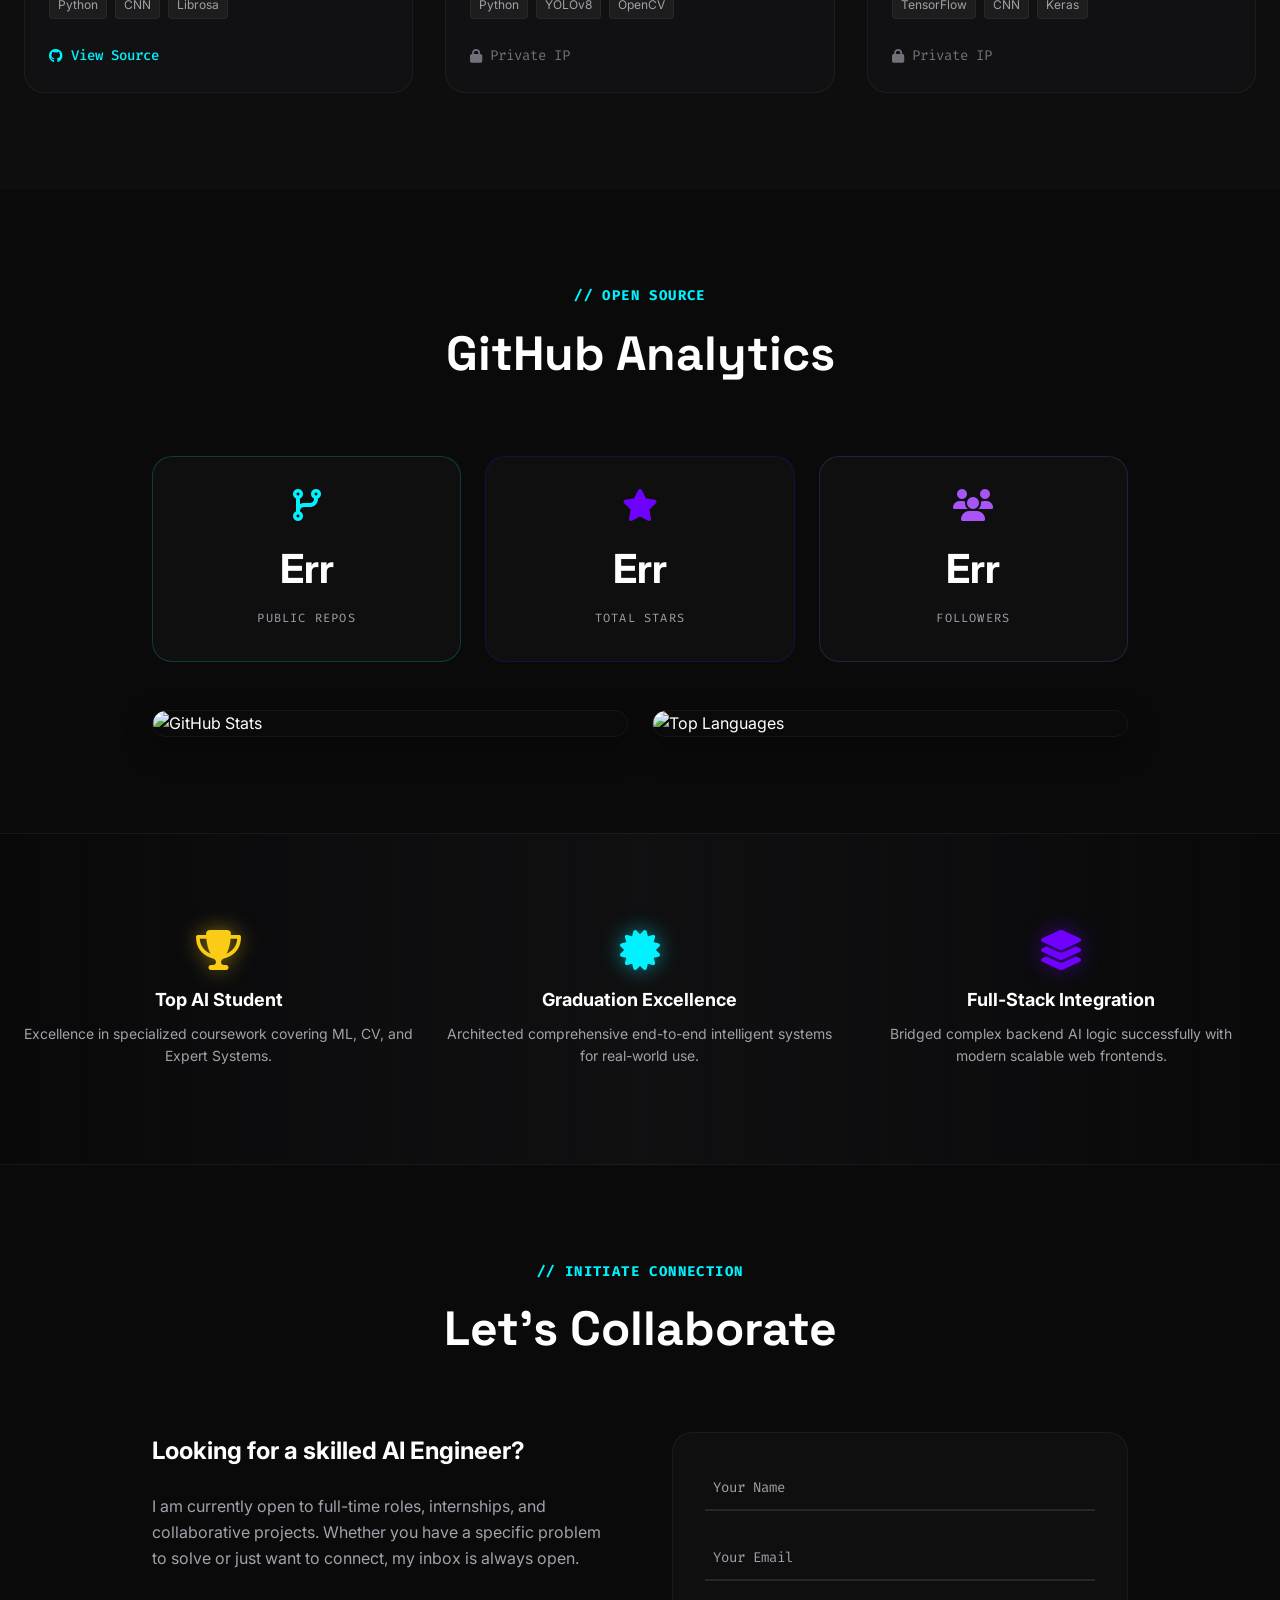
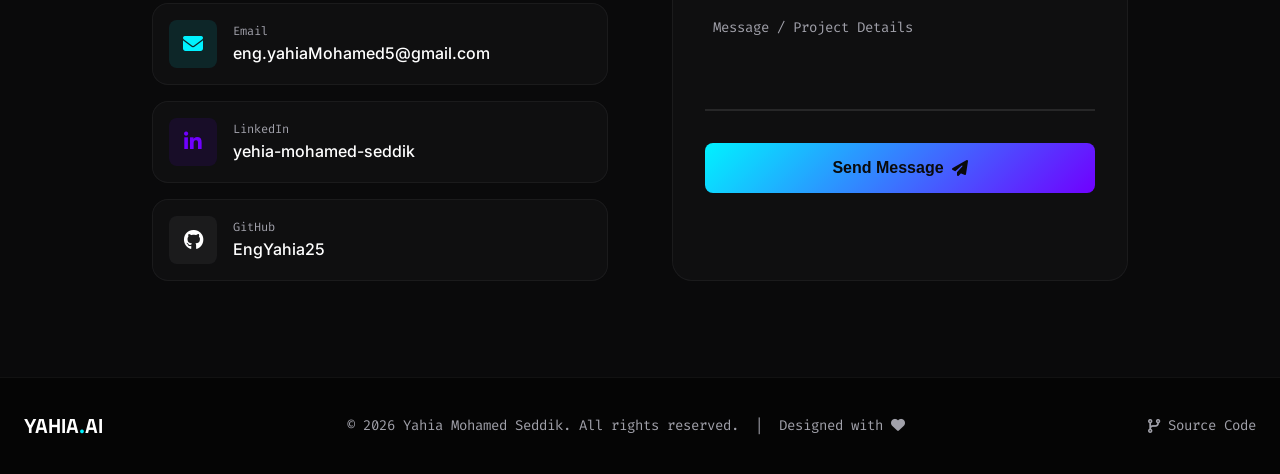
==== commit 7a271cf0: "Fix: update canonical, OG, Twitter, and JSON-LD URLs to match Vercel demo domain" ====
--- a/index.html
+++ b/index.html
@@ -16,20 +16,20 @@
     
     <!-- Open Graph / Facebook -->
     <meta property="og:type" content="website">
-    <meta property="og:url" content="https://my-proto-me.netlify.app/">
+    <meta property="og:url" content="https://portfolio-kohl-seven-85uiswov9p.vercel.app/">
     <meta property="og:title" content="Yahia Mohamed Seddik | AI Engineer Portfolio">
     <meta property="og:description" content="AI Engineer specializing in Machine Learning, Explainable AI, Embedded Systems, IoT, and Full-Stack Development.">
     <meta property="og:image" content="https://avatars.githubusercontent.com/u/169982550?v=4">
     
     <!-- Twitter -->
     <meta property="twitter:card" content="summary_large_image">
-    <meta property="twitter:url" content="https://my-proto-me.netlify.app/">
+    <meta property="twitter:url" content="https://portfolio-kohl-seven-85uiswov9p.vercel.app/">
     <meta property="twitter:title" content="Yahia Mohamed Seddik | AI Engineer Portfolio">
     <meta property="twitter:description" content="AI Engineer specializing in Machine Learning, Explainable AI, Embedded Systems, IoT, and Full-Stack Development.">
     <meta property="twitter:image" content="https://avatars.githubusercontent.com/u/169982550?v=4">
     
     <!-- Canonical Link -->
-    <link rel="canonical" href="https://my-proto-me.netlify.app/">
+    <link rel="canonical" href="https://portfolio-kohl-seven-85uiswov9p.vercel.app/">
     
     <!-- Fonts: Inter, Space Grotesk, Fira Code -->
     <link rel="preconnect" href="https://fonts.googleapis.com">
@@ -52,7 +52,7 @@
       "@type": "Person",
       "name": "Yahia Mohamed Seddik",
       "jobTitle": "AI Engineer",
-      "url": "https://my-proto-me.netlify.app/",
+      "url": "https://portfolio-kohl-seven-85uiswov9p.vercel.app/",
       "sameAs": [
         "https://github.com/EngYahia25",
         "https://www.linkedin.com/in/yehia-mohamed-seddik"
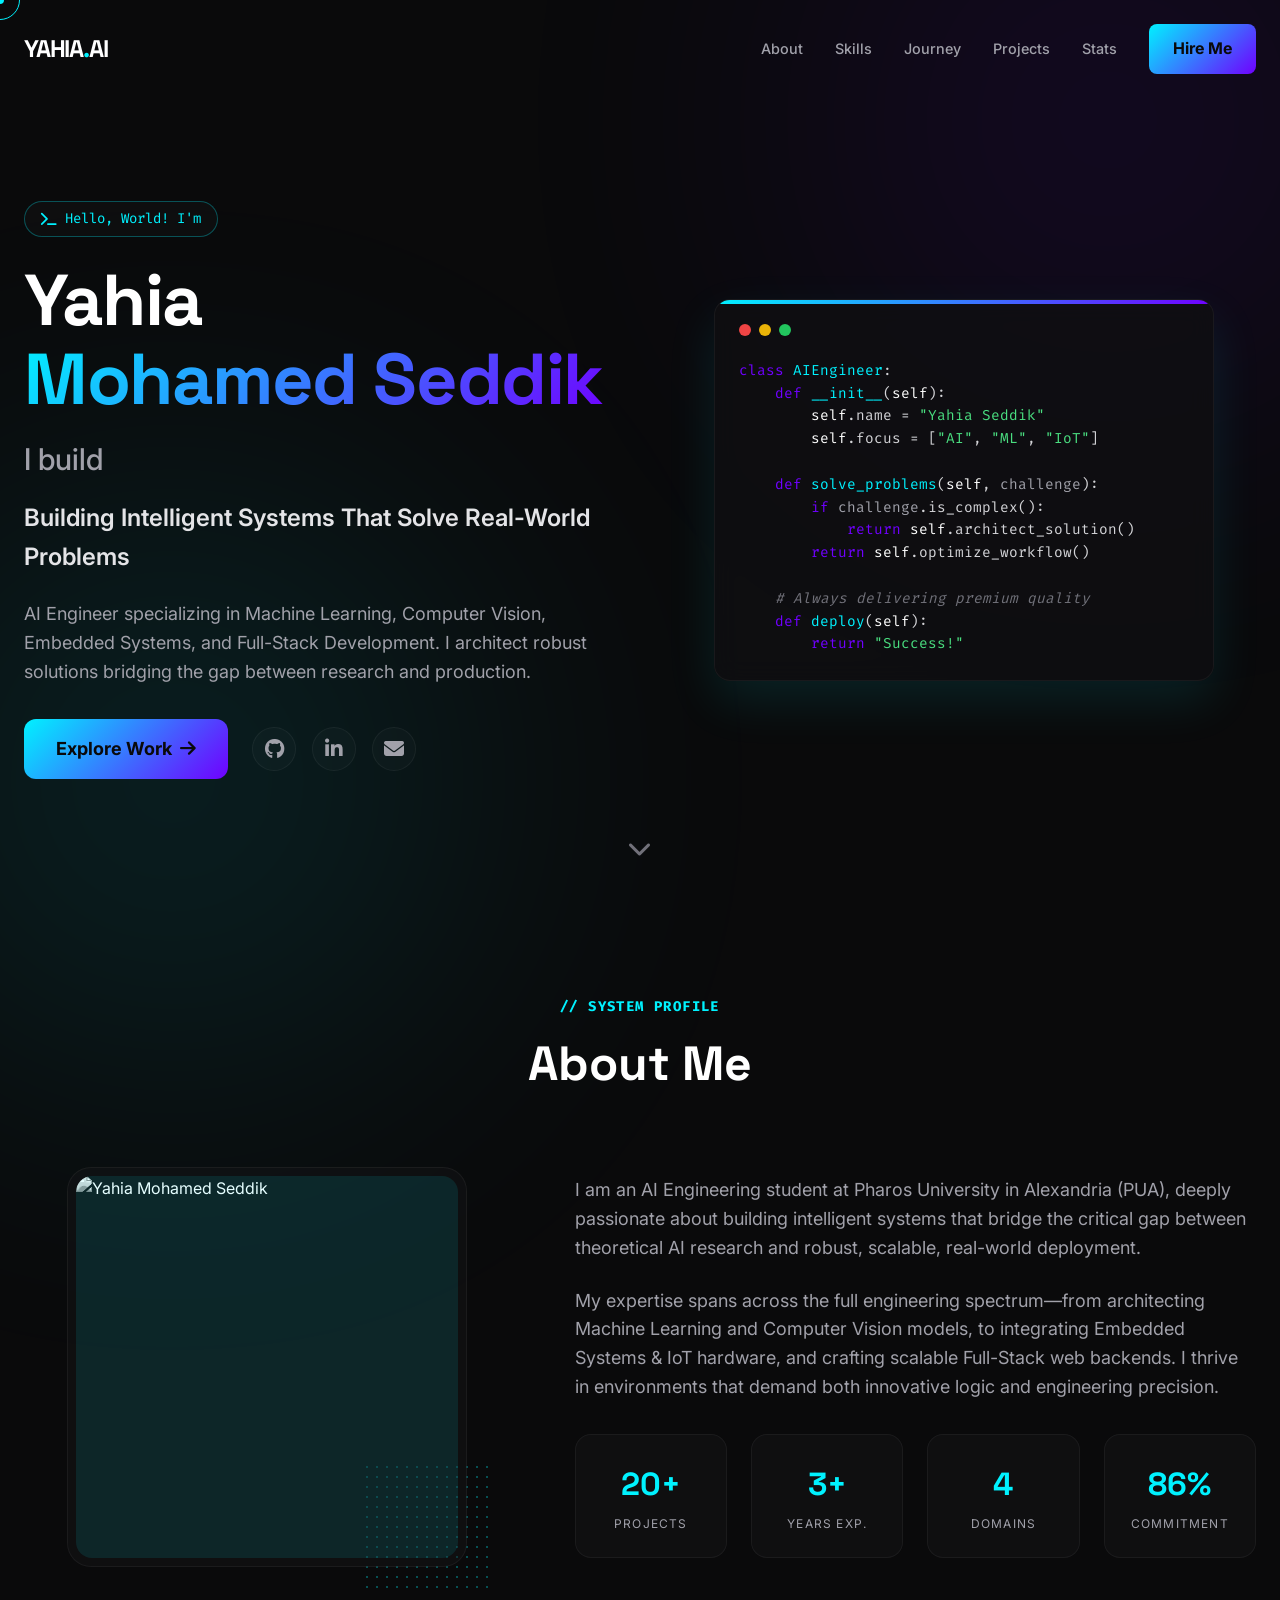
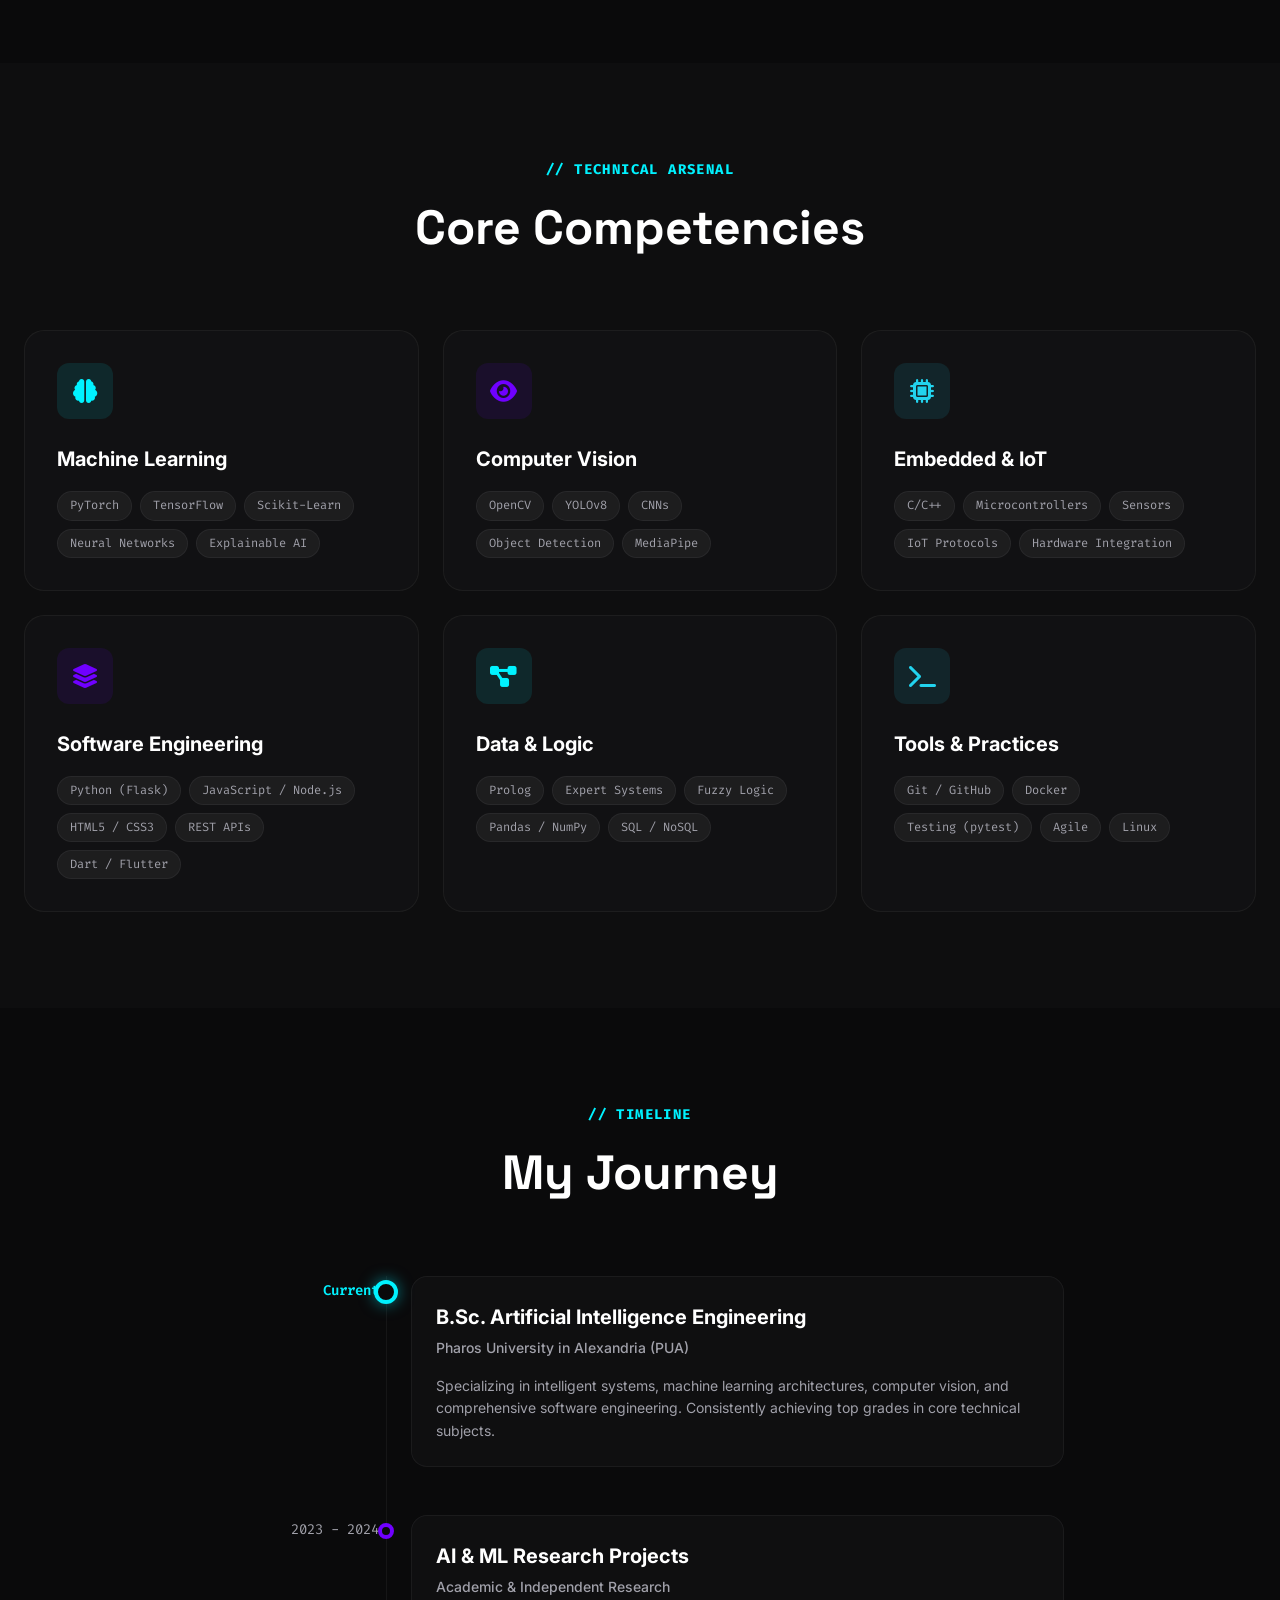
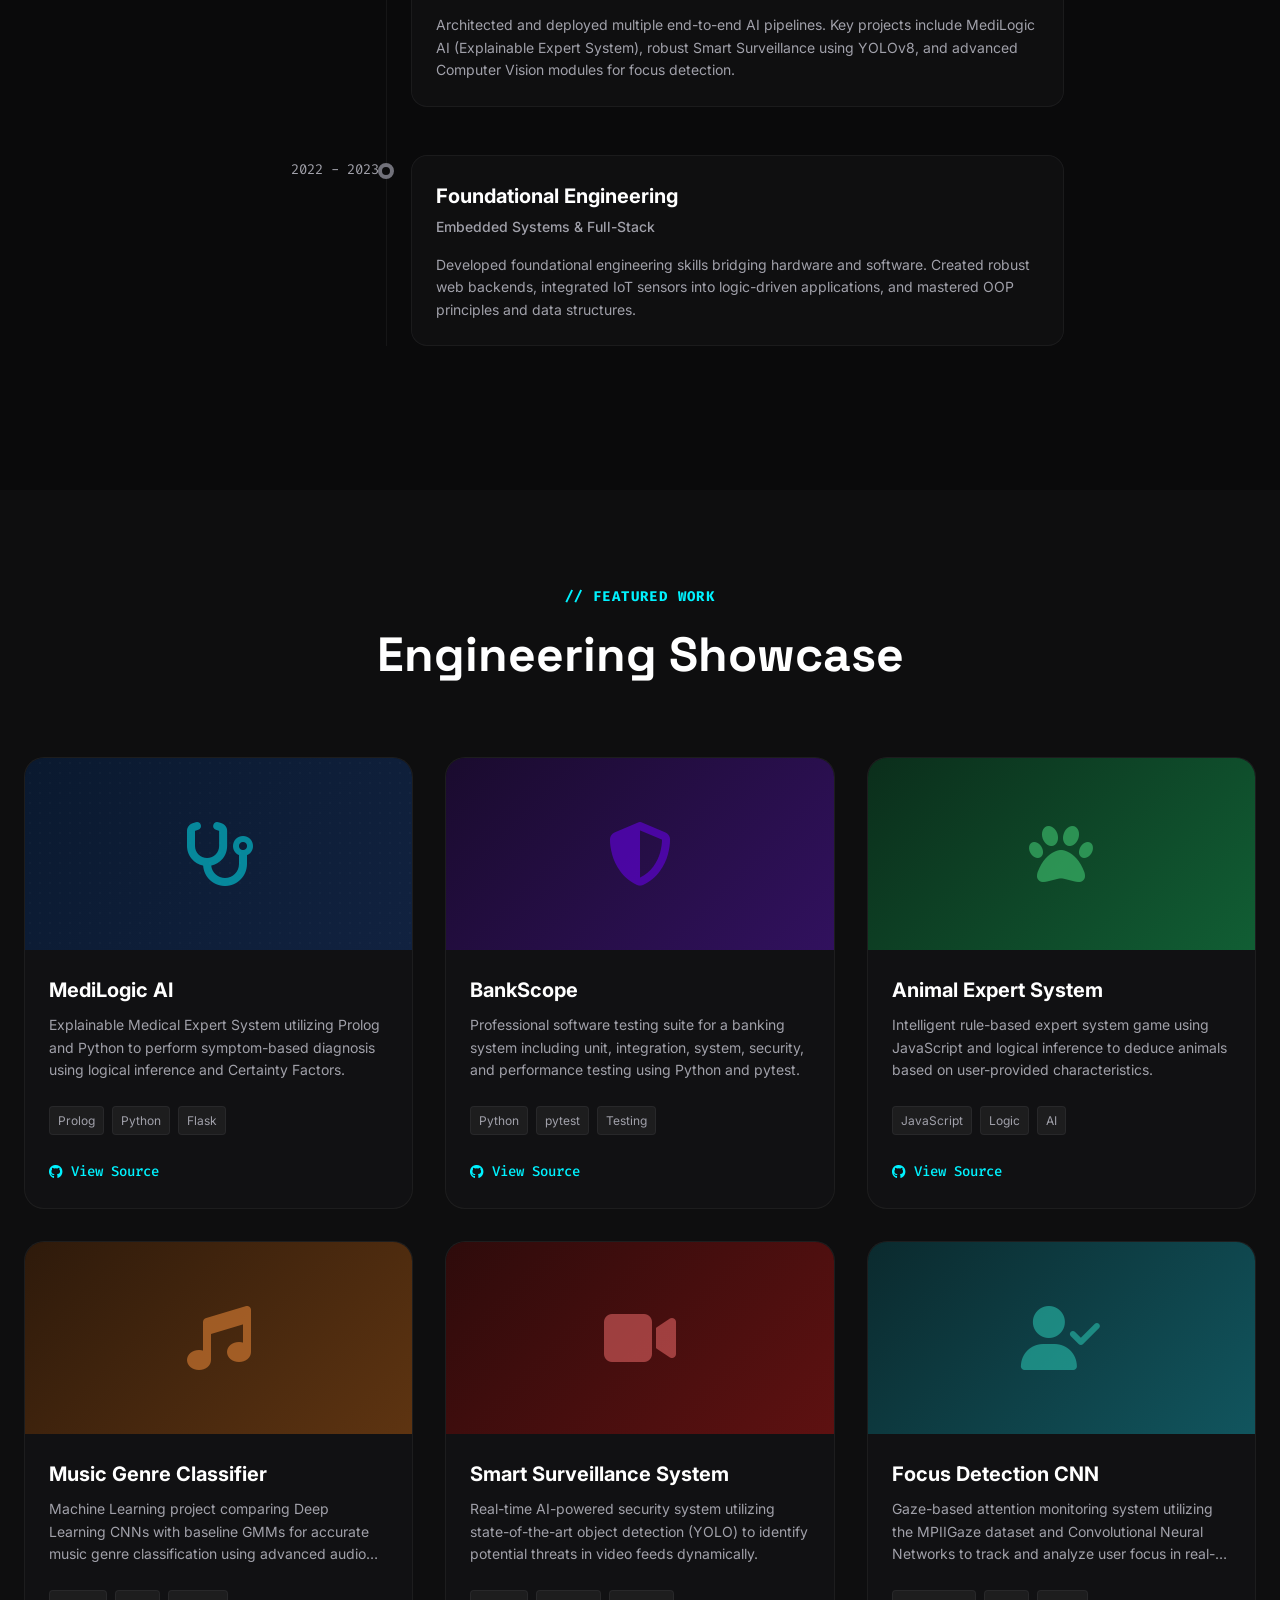
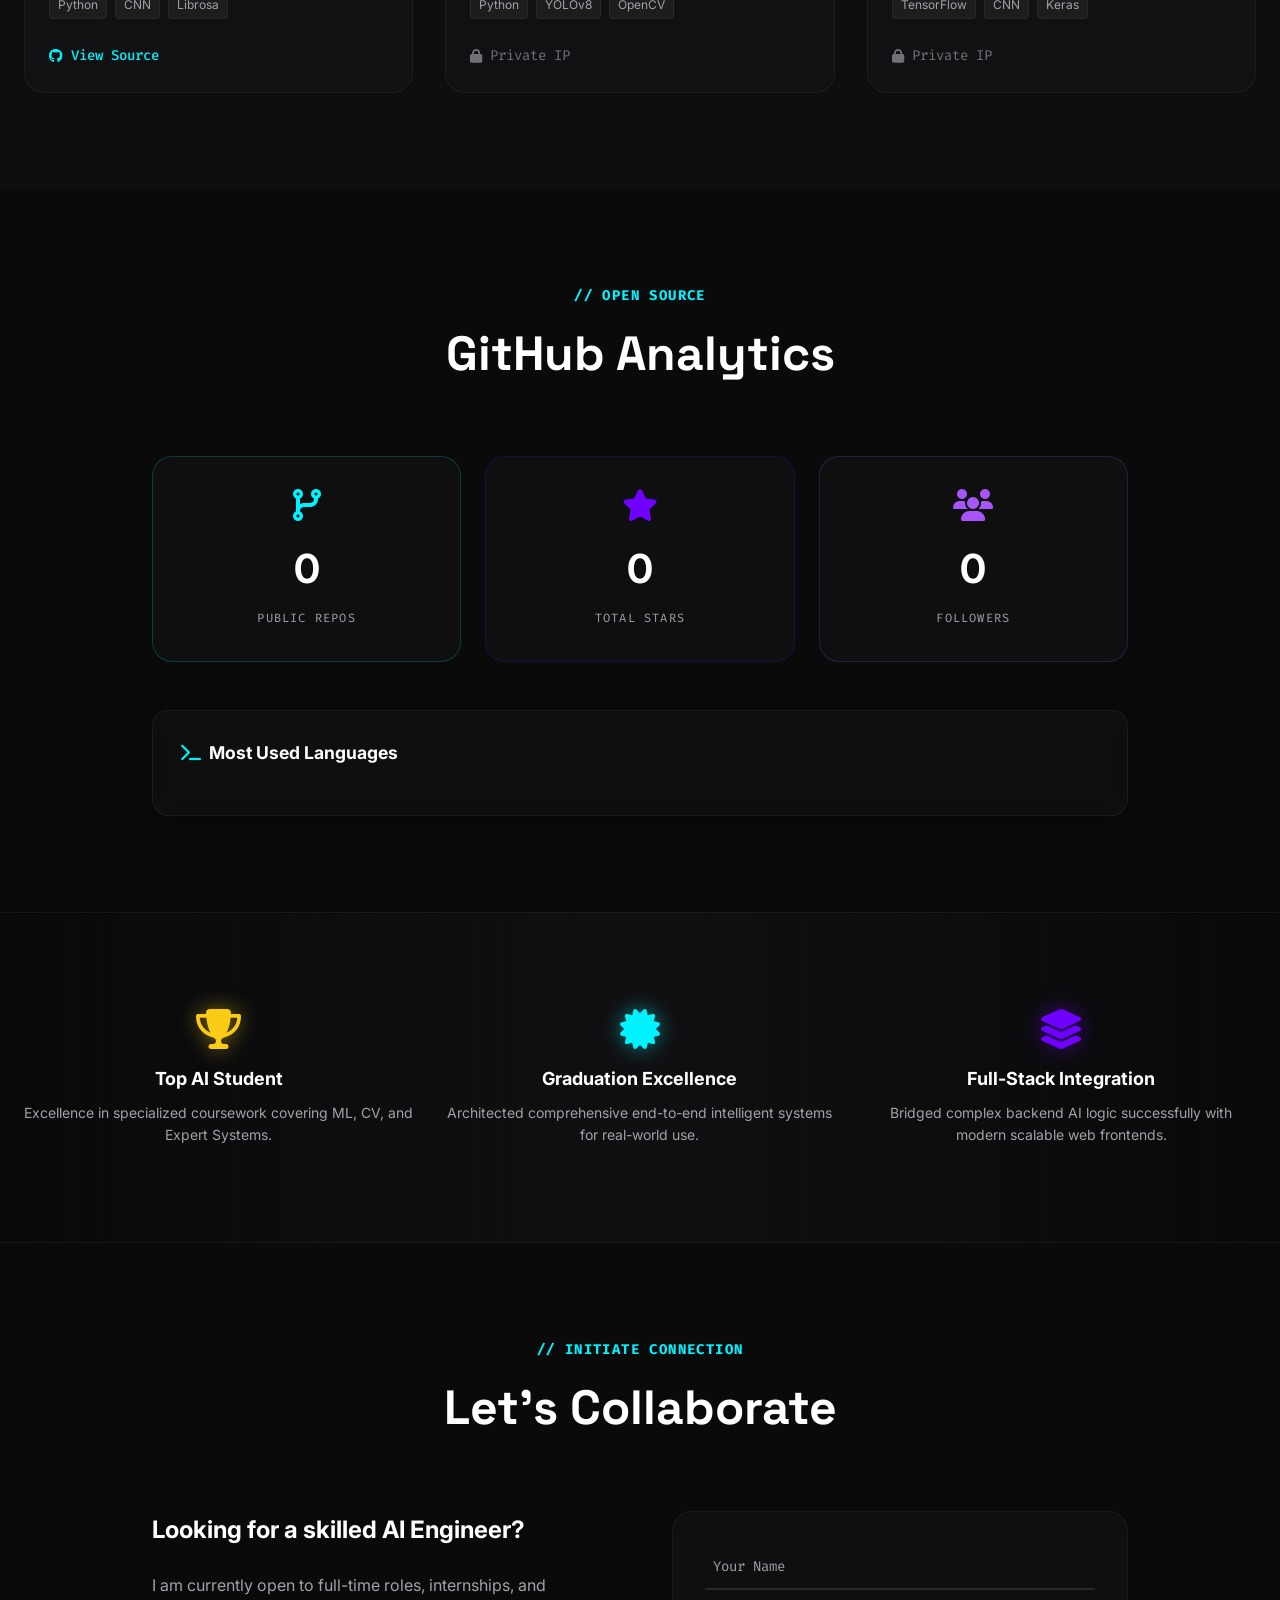
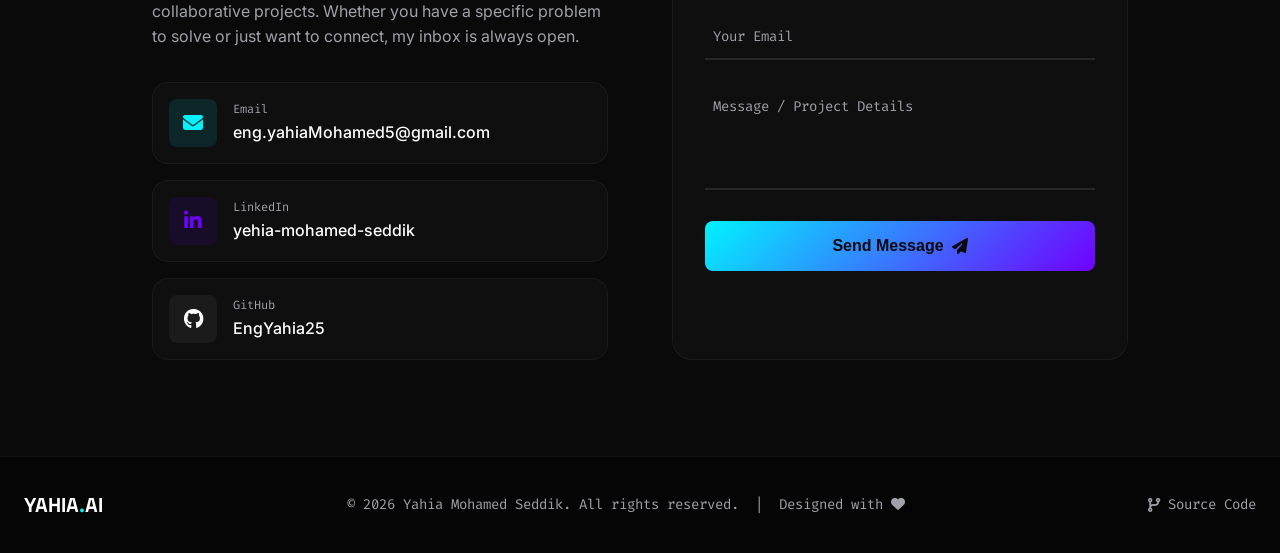
==== commit 4ad4d3fd: "feat: add Google Antigravity interactive Easter Egg with Matter.js physics" ====
--- a/index.html
+++ b/index.html
@@ -516,10 +516,12 @@
                     </div>
                 </div>
 
-                <!-- GitHub Readme Stats Images -->
-                <div class="gh-readme-stats" data-aos="fade-up" data-aos-delay="200">
-                    <img src="https://github-readme-stats-sigma-five.vercel.app/api?username=EngYahia25&show_icons=true&theme=react&hide_border=true&bg_color=18181b&title_color=00f2ff&icon_color=7000ff&text_color=a1a1aa" alt="GitHub Stats">
-                    <img src="https://github-readme-stats-sigma-five.vercel.app/api/top-langs/?username=EngYahia25&layout=compact&theme=react&hide_border=true&bg_color=18181b&title_color=00f2ff&text_color=a1a1aa" alt="Top Languages">
+                <!-- GitHub Languages & Dynamic Analytics -->
+                <div class="gh-langs-card" data-aos="fade-up" data-aos-delay="200">
+                    <h4><i class="fas fa-terminal"></i> Most Used Languages</h4>
+                    <div class="gh-top-langs" id="gh-top-langs">
+                        <!-- Dynamic Languages Breakdown populated via GitHub REST API -->
+                    </div>
                 </div>
             </div>
         </section>
--- a/css/style.css
+++ b/css/style.css
@@ -1,1556 +1,1637 @@
-/* ==========================================================================
-   CSS Variables & Theme Setup
-   ========================================================================== */
-:root {
-  /* Colors */
-  --bg-color: #0a0a0b;
-  --bg-panel: rgba(24, 24, 27, 0.4);
-  --bg-alt: rgba(18, 18, 20, 0.5);
-  --text-primary: #ffffff;
-  --text-secondary: #a1a1aa;
-  --text-muted: #71717a;
-  
-  --accent-primary: #00f2ff;
-  --accent-secondary: #7000ff;
-  --accent-purple: #a855f7;
-  --accent-cyan: #22d3ee;
-  
-  --gradient-main: linear-gradient(135deg, var(--accent-primary), var(--accent-secondary));
-  --gradient-hover: linear-gradient(135deg, var(--accent-secondary), var(--accent-primary));
-  
-  --glass-border: rgba(255, 255, 255, 0.05);
-  --glass-bg: rgba(255, 255, 255, 0.02);
-  --glass-shadow: 0 8px 32px 0 rgba(0, 0, 0, 0.3);
-
-  /* Typography */
-  --font-heading: 'Space Grotesk', sans-serif;
-  --font-body: 'Inter', sans-serif;
-  --font-mono: 'Fira Code', monospace;
-  
-  /* Transitions */
-  --trans-fast: 0.2s cubic-bezier(0.4, 0, 0.2, 1);
-  --trans-base: 0.3s cubic-bezier(0.4, 0, 0.2, 1);
-  --trans-slow: 0.5s cubic-bezier(0.4, 0, 0.2, 1);
-}
-
-/* ==========================================================================
-   Reset & Base Styles
-   ========================================================================== */
-* {
-  margin: 0;
-  padding: 0;
-  box-sizing: border-box;
-}
-
-html {
-  scroll-behavior: smooth;
-  scroll-padding-top: 100px;
-}
-
-body {
-  background-color: var(--bg-color);
-  color: var(--text-primary);
-  font-family: var(--font-body);
-  line-height: 1.6;
-  overflow-x: hidden;
-  -webkit-font-smoothing: antialiased;
-}
-
-a {
-  text-decoration: none;
-  color: inherit;
-  transition: var(--trans-base);
-}
-
-ul {
-  list-style: none;
-}
-
-img {
-  max-width: 100%;
-  display: block;
-}
-
-/* ==========================================================================
-   Custom Cursor & Selection
-   ========================================================================== */
-::selection {
-  background-color: var(--accent-secondary);
-  color: white;
-}
-
-::-webkit-scrollbar {
-  width: 10px;
-}
-::-webkit-scrollbar-track {
-  background: var(--bg-color);
-}
-::-webkit-scrollbar-thumb {
-  background: #333;
-  border-radius: 5px;
-}
-::-webkit-scrollbar-thumb:hover {
-  background: var(--accent-secondary);
-}
-
-.cursor-dot {
-  width: 8px;
-  height: 8px;
-  background-color: var(--accent-primary);
-  border-radius: 50%;
-  position: fixed;
-  top: 0;
-  left: 0;
-  pointer-events: none;
-  z-index: 9999;
-  transform: translate(-50%, -50%);
-  transition: width 0.2s, height 0.2s, opacity 0.2s;
-}
-
-.cursor-outline {
-  width: 40px;
-  height: 40px;
-  border: 1px solid var(--accent-primary);
-  border-radius: 50%;
-  position: fixed;
-  top: 0;
-  left: 0;
-  pointer-events: none;
-  z-index: 9998;
-  transform: translate(-50%, -50%);
-  transition: width 0.2s, height 0.2s, background-color 0.2s, border-color 0.2s;
-  transition-timing-function: ease-out;
-}
-
-/* Hide custom cursor on touch devices */
-@media (hover: none) and (pointer: coarse) {
-  .cursor-dot, .cursor-outline {
-    display: none !important;
-  }
-}
-
-/* ==========================================================================
-   Loader
-   ========================================================================== */
-.loader {
-  position: fixed;
-  inset: 0;
-  background-color: var(--bg-color);
-  z-index: 10000;
-  display: flex;
-  flex-direction: column;
-  justify-content: center;
-  align-items: center;
-  transition: opacity 0.5s ease;
-}
-
-.loader.fade-out {
-  opacity: 0;
-  pointer-events: none;
-}
-
-.loader-ring {
-  width: 60px;
-  height: 60px;
-  border-radius: 50%;
-  border: 3px solid transparent;
-  border-top-color: var(--accent-primary);
-  border-bottom-color: var(--accent-secondary);
-  animation: spin 1.5s linear infinite;
-  display: flex;
-  justify-content: center;
-  align-items: center;
-}
-
-.loader-ring-inner {
-  width: 40px;
-  height: 40px;
-  border-radius: 50%;
-  border: 3px solid transparent;
-  border-left-color: var(--accent-primary);
-  border-right-color: var(--accent-secondary);
-  animation: spin-reverse 1s linear infinite;
-}
-
-.loader-text {
-  margin-top: 2rem;
-  font-family: var(--font-mono);
-  color: var(--accent-primary);
-  font-size: 0.875rem;
-  letter-spacing: 0.2em;
-}
-
-@keyframes spin { 100% { transform: rotate(360deg); } }
-@keyframes spin-reverse { 100% { transform: rotate(-360deg); } }
-
-/* ==========================================================================
-   Background Elements
-   ========================================================================== */
-.particles-bg {
-  position: absolute;
-  inset: 0;
-  z-index: -10;
-  pointer-events: none;
-}
-
-.bg-glow {
-  position: fixed;
-  width: 600px;
-  height: 600px;
-  border-radius: 50%;
-  filter: blur(150px);
-  z-index: -10;
-  pointer-events: none;
-  opacity: 0.1;
-}
-
-.glow-top-right {
-  top: -20%;
-  right: -10%;
-  background-color: var(--accent-secondary);
-}
-
-.glow-bottom-left {
-  bottom: -20%;
-  left: -10%;
-  background-color: var(--accent-primary);
-}
-
-/* ==========================================================================
-   Layout & Utilities
-   ========================================================================== */
-.container {
-  width: 100%;
-  max-width: 1280px;
-  margin: 0 auto;
-  padding: 0 1.5rem;
-}
-
-.container-md {
-  max-width: 1024px;
-}
-
-.container-sm {
-  max-width: 896px;
-}
-
-.section {
-  padding: 6rem 0;
-  position: relative;
-  z-index: 10;
-}
-
-.bg-alt {
-  background-color: var(--bg-alt);
-}
-
-.border-section {
-  border-top: 1px solid var(--glass-border);
-  border-bottom: 1px solid var(--glass-border);
-}
-
-.bg-gradient {
-  background: linear-gradient(90deg, transparent, rgba(18, 18, 20, 0.8), transparent);
-}
-
-/* Typography Utilities */
-.gradient-text {
-  background: var(--gradient-main);
-  -webkit-background-clip: text;
-  background-clip: text;
-  color: transparent;
-}
-
-/* Glassmorphism Panel */
-.glass-panel {
-  background: var(--bg-panel);
-  backdrop-filter: blur(12px);
-  -webkit-backdrop-filter: blur(12px);
-  border: 1px solid var(--glass-border);
-  border-radius: 1rem;
-  box-shadow: var(--glass-shadow);
-}
-
-/* Buttons */
-.btn-primary {
-  display: inline-flex;
-  align-items: center;
-  justify-content: center;
-  padding: 0.75rem 1.5rem;
-  background: var(--gradient-main);
-  color: var(--bg-color);
-  font-weight: 700;
-  border-radius: 0.5rem;
-  border: none;
-  cursor: pointer;
-  transition: var(--trans-base);
-  position: relative;
-  overflow: hidden;
-  z-index: 1;
-}
-
-.btn-primary::before {
-  content: '';
-  position: absolute;
-  top: 0;
-  left: 0;
-  width: 100%;
-  height: 100%;
-  background: var(--gradient-hover);
-  z-index: -1;
-  transition: opacity var(--trans-base);
-  opacity: 0;
-}
-
-.btn-primary:hover {
-  transform: translateY(-2px);
-  box-shadow: 0 10px 20px rgba(0, 242, 255, 0.2);
-}
-
-.btn-primary:hover::before {
-  opacity: 1;
-}
-
-.btn-large {
-  padding: 1rem 2rem;
-  font-size: 1.125rem;
-  border-radius: 0.75rem;
-}
-
-.icon-slide {
-  margin-left: 0.5rem;
-  transition: transform var(--trans-base);
-}
-
-.btn-primary:hover .icon-slide {
-  transform: translateX(4px);
-}
-
-/* Section Headers */
-.section-header {
-  text-align: center;
-  margin-bottom: 4rem;
-}
-
-.section-kicker {
-  font-family: var(--font-mono);
-  color: var(--accent-primary);
-  font-size: 0.875rem;
-  text-transform: uppercase;
-  letter-spacing: 0.1em;
-  margin-bottom: 0.5rem;
-}
-
-.section-title {
-  font-family: var(--font-heading);
-  font-size: 2.5rem;
-  font-weight: 700;
-}
-
-@media (min-width: 768px) {
-  .section-title {
-    font-size: 3rem;
-  }
-}
-
-/* ==========================================================================
-   Navigation
-   ========================================================================== */
-.navbar {
-  position: fixed;
-  top: 0;
-  width: 100%;
-  z-index: 1000;
-  padding: 1.5rem 0;
-  transition: var(--trans-base);
-}
-
-.navbar.scrolled {
-  padding: 1rem 0;
-  background: rgba(10, 10, 11, 0.85);
-  backdrop-filter: blur(16px);
-  -webkit-backdrop-filter: blur(16px);
-  border-bottom: 1px solid var(--glass-border);
-}
-
-.nav-container {
-  display: flex;
-  justify-content: space-between;
-  align-items: center;
-}
-
-.logo {
-  font-family: var(--font-heading);
-  font-size: 1.5rem;
-  font-weight: 700;
-  letter-spacing: -0.05em;
-  z-index: 1001;
-}
-
-.accent-dot {
-  color: var(--accent-primary);
-}
-
-.nav-links {
-  display: flex;
-  gap: 2rem;
-  align-items: center;
-}
-
-.nav-links a:not(.btn-primary) {
-  font-size: 0.9rem;
-  color: var(--text-secondary);
-  font-weight: 500;
-  position: relative;
-}
-
-.nav-links a:not(.btn-primary):hover,
-.nav-links a.active {
-  color: var(--text-primary);
-}
-
-.nav-links a:not(.btn-primary)::after {
-  content: '';
-  position: absolute;
-  bottom: -4px;
-  left: 0;
-  width: 0;
-  height: 2px;
-  background: var(--accent-primary);
-  transition: width var(--trans-base);
-}
-
-.nav-links a:not(.btn-primary):hover::after,
-.nav-links a.active::after {
-  width: 100%;
-}
-
-/* Hamburger Menu */
-.hamburger {
-  display: none;
-  flex-direction: column;
-  justify-content: space-between;
-  width: 30px;
-  height: 20px;
-  background: transparent;
-  border: none;
-  cursor: pointer;
-  z-index: 1001;
-}
-
-.hamburger-line {
-  width: 100%;
-  height: 2px;
-  background-color: var(--text-primary);
-  transition: var(--trans-base);
-  border-radius: 2px;
-}
-
-/* Mobile Menu Logic */
-@media (max-width: 768px) {
-  .nav-links {
-    position: fixed;
-    inset: 0;
-    background: rgba(10, 10, 11, 0.98);
-    backdrop-filter: blur(20px);
-    flex-direction: column;
-    justify-content: center;
-    align-items: center;
-    gap: 2rem;
-    transform: translateY(-100%);
-    opacity: 0;
-    pointer-events: none;
-    transition: all 0.4s ease-in-out;
-  }
-
-  .nav-links.mobile-active {
-    transform: translateY(0);
-    opacity: 1;
-    pointer-events: all;
-  }
-
-  .nav-links a {
-    font-size: 1.5rem !important;
-    font-family: var(--font-heading);
-  }
-
-  .hamburger {
-    display: flex;
-  }
-
-  .hamburger.active .top-line {
-    transform: translateY(9px) rotate(45deg);
-  }
-
-  .hamburger.active .middle-line {
-    opacity: 0;
-  }
-
-  .hamburger.active .bottom-line {
-    transform: translateY(-9px) rotate(-45deg);
-  }
-}
-
-/* ==========================================================================
-   Hero Section
-   ========================================================================== */
-.hero-section {
-  min-height: 100vh;
-  display: flex;
-  align-items: center;
-  padding-top: 5rem;
-}
-
-.hero-grid {
-  display: grid;
-  grid-template-columns: 1fr;
-  gap: 3rem;
-  align-items: center;
-}
-
-@media (min-width: 1024px) {
-  .hero-grid {
-    grid-template-columns: 1fr 1fr;
-    gap: 4rem;
-  }
-}
-
-.hero-badge {
-  display: inline-flex;
-  align-items: center;
-  padding: 0.375rem 1rem;
-  border-radius: 9999px;
-  border: 1px solid rgba(0, 242, 255, 0.3);
-  background: var(--glass-bg);
-  font-family: var(--font-mono);
-  color: var(--accent-primary);
-  font-size: 0.875rem;
-  margin-bottom: 1.5rem;
-}
-
-.hero-badge i {
-  margin-right: 0.5rem;
-}
-
-.hero-title {
-  font-family: var(--font-heading);
-  font-size: 3.5rem;
-  font-weight: 700;
-  line-height: 1.1;
-  margin-bottom: 1rem;
-  letter-spacing: -0.02em;
-}
-
-@media (min-width: 768px) {
-  .hero-title {
-    font-size: 4.5rem;
-  }
-}
-
-.hero-subtitle {
-  font-size: 1.5rem;
-  color: var(--text-secondary);
-  font-weight: 500;
-  margin-bottom: 1.5rem;
-  height: 2.5rem; /* Reserve space for typing */
-}
-
-@media (min-width: 768px) {
-  .hero-subtitle {
-    font-size: 1.875rem;
-  }
-}
-
-#typed-output {
-  color: var(--text-primary);
-}
-
-.hero-headline {
-  font-size: 1.25rem;
-  font-weight: 600;
-  color: #e4e4e7;
-  margin-bottom: 1.5rem;
-}
-
-@media (min-width: 768px) {
-  .hero-headline {
-    font-size: 1.5rem;
-  }
-}
-
-.hero-desc {
-  font-size: 1.125rem;
-  color: var(--text-secondary);
-  max-width: 600px;
-  margin-bottom: 2rem;
-}
-
-.hero-actions {
-  display: flex;
-  flex-wrap: wrap;
-  align-items: center;
-  gap: 1.5rem;
-}
-
-.social-links {
-  display: flex;
-  gap: 1rem;
-}
-
-.social-links a {
-  display: flex;
-  justify-content: center;
-  align-items: center;
-  width: 44px;
-  height: 44px;
-  border-radius: 50%;
-  background: var(--glass-bg);
-  border: 1px solid var(--glass-border);
-  color: var(--text-secondary);
-  font-size: 1.25rem;
-}
-
-.social-links a:hover {
-  background: var(--accent-primary);
-  color: var(--bg-color);
-  border-color: var(--accent-primary);
-  transform: translateY(-3px);
-  box-shadow: 0 5px 15px rgba(0, 242, 255, 0.2);
-}
-
-.hero-visual {
-  display: none;
-}
-
-@media (min-width: 1024px) {
-  .hero-visual {
-    display: flex;
-    justify-content: center;
-  }
-}
-
-.code-editor {
-  background: rgba(15, 15, 18, 0.8);
-  backdrop-filter: blur(12px);
-  border: 1px solid var(--glass-border);
-  border-radius: 1rem;
-  padding: 1.5rem;
-  width: 100%;
-  max-width: 500px;
-  box-shadow: 0 20px 50px rgba(0, 242, 255, 0.1);
-  position: relative;
-  overflow: hidden;
-}
-
-.code-editor::before {
-  content: '';
-  position: absolute;
-  top: 0;
-  left: 0;
-  width: 100%;
-  height: 4px;
-  background: var(--gradient-main);
-}
-
-.editor-header {
-  display: flex;
-  gap: 0.5rem;
-  margin-bottom: 1.5rem;
-}
-
-.dot {
-  width: 12px;
-  height: 12px;
-  border-radius: 50%;
-}
-.dot.red { background-color: #ef4444; }
-.dot.yellow { background-color: #eab308; }
-.dot.green { background-color: #22c55e; }
-
-.code-editor pre {
-  margin: 0;
-  overflow-x: hidden;
-}
-
-.code-editor code {
-  font-family: var(--font-mono);
-  font-size: 0.9rem;
-  line-height: 1.5;
-  color: #d4d4d8;
-}
-
-.code-editor .keyword { color: var(--accent-secondary); }
-.code-editor .class-name, .code-editor .method { color: var(--accent-primary); }
-.code-editor .self { color: var(--text-primary); }
-.code-editor .string { color: #4ade80; }
-.code-editor .arg { color: #a1a1aa; }
-.code-editor .comment { color: #71717a; font-style: italic; }
-
-.scroll-down {
-  position: absolute;
-  bottom: 2rem;
-  left: 50%;
-  transform: translateX(-50%);
-  color: var(--text-muted);
-  font-size: 1.5rem;
-  animation: bounce 2s infinite;
-}
-
-.scroll-down:hover {
-  color: var(--text-primary);
-}
-
-@keyframes bounce {
-  0%, 20%, 50%, 80%, 100% { transform: translateY(0) translateX(-50%); }
-  40% { transform: translateY(-10px) translateX(-50%); }
-  60% { transform: translateY(-5px) translateX(-50%); }
-}
-
-/* ==========================================================================
-   About Section
-   ========================================================================== */
-.about-grid {
-  display: grid;
-  grid-template-columns: 1fr;
-  gap: 3rem;
-  align-items: center;
-}
-
-@media (min-width: 1024px) {
-  .about-grid {
-    grid-template-columns: 5fr 7fr;
-    gap: 4rem;
-  }
-}
-
-.image-wrapper {
-  position: relative;
-  width: 100%;
-  max-width: 400px;
-  margin: 0 auto;
-  padding: 0.5rem;
-  background: var(--bg-panel);
-  border: 1px solid var(--glass-border);
-  border-radius: 1.5rem;
-}
-
-.image-inner {
-  width: 100%;
-  aspect-ratio: 1;
-  border-radius: 1rem;
-  overflow: hidden;
-  position: relative;
-}
-
-.image-inner img {
-  width: 100%;
-  height: 100%;
-  object-fit: cover;
-  filter: grayscale(100%);
-  transition: all 0.8s ease;
-}
-
-.image-inner:hover img {
-  filter: grayscale(0%);
-  transform: scale(1.05);
-}
-
-.image-overlay {
-  position: absolute;
-  inset: 0;
-  background: rgba(0, 242, 255, 0.1);
-  transition: opacity 0.5s ease;
-}
-
-.image-inner:hover .image-overlay {
-  opacity: 0;
-}
-
-.decorative-pattern {
-  position: absolute;
-  bottom: -1.5rem;
-  right: -1.5rem;
-  width: 8rem;
-  height: 8rem;
-  background-image: radial-gradient(var(--accent-primary) 1px, transparent 1px);
-  background-size: 10px 10px;
-  opacity: 0.3;
-  z-index: -1;
-}
-
-.about-content p {
-  font-size: 1.125rem;
-  color: var(--text-secondary);
-  margin-bottom: 1.5rem;
-}
-
-.stats-grid {
-  display: grid;
-  grid-template-columns: repeat(2, 1fr);
-  gap: 1.5rem;
-  margin-top: 2rem;
-}
-
-@media (min-width: 768px) {
-  .stats-grid {
-    grid-template-columns: repeat(4, 1fr);
-  }
-}
-
-.stat-card {
-  background: var(--bg-panel);
-  border: 1px solid var(--glass-border);
-  border-radius: 1rem;
-  padding: 1.5rem 1rem;
-  text-align: center;
-}
-
-.stat-card h4 {
-  font-size: 2rem;
-  font-weight: 700;
-  color: var(--accent-primary);
-  font-family: var(--font-heading);
-  margin-bottom: 0.25rem;
-}
-
-.stat-card p {
-  font-size: 0.75rem;
-  color: var(--text-secondary);
-  text-transform: uppercase;
-  letter-spacing: 0.1em;
-  margin: 0;
-}
-
-/* ==========================================================================
-   Skills Section
-   ========================================================================== */
-.skills-grid {
-  display: grid;
-  grid-template-columns: 1fr;
-  gap: 1.5rem;
-}
-
-@media (min-width: 768px) {
-  .skills-grid {
-    grid-template-columns: repeat(2, 1fr);
-  }
-}
-
-@media (min-width: 1024px) {
-  .skills-grid {
-    grid-template-columns: repeat(3, 1fr);
-  }
-}
-
-.skill-card {
-  background: var(--bg-panel);
-  border: 1px solid var(--glass-border);
-  border-radius: 1.25rem;
-  padding: 2rem;
-  transition: all 0.3s ease;
-}
-
-.skill-card:hover {
-  border-color: rgba(0, 242, 255, 0.4);
-  transform: translateY(-5px);
-  background: rgba(24, 24, 27, 0.6);
-}
-
-.skill-icon-wrapper {
-  width: 3.5rem;
-  height: 3.5rem;
-  border-radius: 0.75rem;
-  display: flex;
-  align-items: center;
-  justify-content: center;
-  font-size: 1.5rem;
-  margin-bottom: 1.5rem;
-  transition: transform 0.3s ease;
-}
-
-.skill-card:hover .skill-icon-wrapper {
-  transform: scale(1.1);
-}
-
-.skill-icon-wrapper.blue { background: rgba(0, 242, 255, 0.1); color: var(--accent-primary); }
-.skill-icon-wrapper.purple { background: rgba(112, 0, 255, 0.1); color: var(--accent-secondary); }
-.skill-icon-wrapper.cyan { background: rgba(34, 211, 238, 0.1); color: var(--accent-cyan); }
-
-.skill-card h4 {
-  font-size: 1.25rem;
-  font-weight: 700;
-  margin-bottom: 1rem;
-}
-
-.skill-tags {
-  display: flex;
-  flex-wrap: wrap;
-  gap: 0.5rem;
-}
-
-.skill-tags span {
-  font-size: 0.75rem;
-  font-family: var(--font-mono);
-  color: var(--text-secondary);
-  background: rgba(255, 255, 255, 0.05);
-  padding: 0.25rem 0.75rem;
-  border-radius: 9999px;
-  border: 1px solid var(--glass-border);
-}
-
-/* ==========================================================================
-   Experience Timeline
-   ========================================================================== */
-.timeline {
-  position: relative;
-  padding-left: 1rem;
-}
-
-@media (min-width: 768px) {
-  .timeline {
-    padding-left: 0;
-  }
-}
-
-.timeline::before {
-  content: '';
-  position: absolute;
-  top: 0;
-  bottom: 0;
-  left: 1rem;
-  width: 1px;
-  background: var(--glass-border);
-}
-
-@media (min-width: 768px) {
-  .timeline::before {
-    left: 20%;
-  }
-}
-
-.timeline-item {
-  position: relative;
-  margin-bottom: 3rem;
-  padding-left: 2rem;
-}
-
-@media (min-width: 768px) {
-  .timeline-item {
-    display: grid;
-    grid-template-columns: 1fr 4fr;
-    gap: 2rem;
-    padding-left: 0;
-  }
-}
-
-.timeline-dot {
-  position: absolute;
-  top: 0.25rem;
-  left: -0.375rem;
-  width: 1.5rem;
-  height: 1.5rem;
-  border-radius: 50%;
-  background: var(--bg-color);
-  border: 4px solid var(--accent-primary);
-  box-shadow: 0 0 15px rgba(0, 242, 255, 0.5);
-  z-index: 2;
-}
-
-@media (min-width: 768px) {
-  .timeline-dot {
-    left: calc(20% - 0.75rem);
-  }
-}
-
-.timeline-dot.secondary { border-color: var(--accent-secondary); box-shadow: none; width: 1rem; height: 1rem; left: -0.125rem; top: 0.5rem; }
-.timeline-dot.tertiary { border-color: var(--text-muted); box-shadow: none; width: 1rem; height: 1rem; left: -0.125rem; top: 0.5rem; }
-
-@media (min-width: 768px) {
-  .timeline-dot.secondary,
-  .timeline-dot.tertiary {
-    left: calc(20% - 0.5rem);
-  }
-}
-
-.timeline-date {
-  display: none;
-  text-align: right;
-  padding-top: 0.25rem;
-  font-family: var(--font-mono);
-  font-size: 0.875rem;
-  color: var(--accent-primary);
-  font-weight: 600;
-}
-
-@media (min-width: 768px) {
-  .timeline-date {
-    display: block;
-  }
-}
-
-.timeline-item:nth-child(2) .timeline-date,
-.timeline-item:nth-child(3) .timeline-date {
-  color: var(--text-secondary);
-  font-weight: 400;
-}
-
-.timeline-content {
-  background: var(--bg-panel);
-  border: 1px solid var(--glass-border);
-  border-radius: 1rem;
-  padding: 1.5rem;
-  transition: border-color 0.3s ease;
-}
-
-.timeline-content:hover {
-  border-color: rgba(0, 242, 255, 0.3);
-}
-
-.mobile-date {
-  display: block;
-  font-family: var(--font-mono);
-  font-size: 0.75rem;
-  color: var(--accent-primary);
-  margin-bottom: 0.5rem;
-}
-
-@media (min-width: 768px) {
-  .mobile-date {
-    display: none;
-  }
-}
-
-.timeline-item:nth-child(2) .mobile-date,
-.timeline-item:nth-child(3) .mobile-date {
-  color: var(--text-secondary);
-}
-
-.timeline-content h4 {
-  font-size: 1.25rem;
-  font-weight: 700;
-  margin-bottom: 0.25rem;
-}
-
-.timeline-content h5 {
-  font-size: 0.875rem;
-  font-weight: 500;
-  color: var(--text-secondary);
-  margin-bottom: 1rem;
-}
-
-.timeline-content p {
-  font-size: 0.875rem;
-  color: var(--text-secondary);
-  line-height: 1.6;
-}
-
-/* ==========================================================================
-   Projects Section
-   ========================================================================== */
-.projects-grid {
-  display: grid;
-  grid-template-columns: 1fr;
-  gap: 2rem;
-}
-
-@media (min-width: 768px) {
-  .projects-grid {
-    grid-template-columns: repeat(2, 1fr);
-  }
-}
-
-@media (min-width: 1024px) {
-  .projects-grid {
-    grid-template-columns: repeat(3, 1fr);
-  }
-}
-
-.project-card {
-  display: flex;
-  flex-direction: column;
-  background: var(--bg-panel);
-  border: 1px solid var(--glass-border);
-  border-radius: 1.25rem;
-  overflow: hidden;
-  transition: all 0.3s ease;
-}
-
-.project-card:hover {
-  transform: translateY(-8px);
-  border-color: rgba(0, 242, 255, 0.3);
-  box-shadow: 0 15px 30px rgba(0, 0, 0, 0.5);
-}
-
-.project-banner {
-  height: 12rem;
-  display: flex;
-  align-items: center;
-  justify-content: center;
-  position: relative;
-  overflow: hidden;
-}
-
-.project-banner i {
-  font-size: 4rem;
-  opacity: 0.5;
-  z-index: 2;
-  transition: transform 0.5s ease;
-}
-
-.project-card:hover .project-banner i {
-  transform: scale(1.1);
-}
-
-.banner-overlay {
-  position: absolute;
-  inset: 0;
-  background-image: radial-gradient(rgba(255,255,255,0.1) 1px, transparent 1px);
-  background-size: 10px 10px;
-  opacity: 0.2;
-}
-
-.bg-grad-1 { background: linear-gradient(135deg, #0a192f, #112240); color: var(--accent-primary); }
-.bg-grad-2 { background: linear-gradient(135deg, #1a0b2e, #31115e); color: var(--accent-secondary); }
-.bg-grad-3 { background: linear-gradient(135deg, #0b2e1b, #115e34); color: #4ade80; }
-.bg-grad-4 { background: linear-gradient(135deg, #2e1a0b, #5e3411); color: #fb923c; }
-.bg-grad-5 { background: linear-gradient(135deg, #2e0b0b, #5e1111); color: #f87171; }
-.bg-grad-6 { background: linear-gradient(135deg, #0b2a2e, #11555e); color: #2dd4bf; }
-
-.project-info {
-  padding: 1.5rem;
-  display: flex;
-  flex-direction: column;
-  flex-grow: 1;
-}
-
-.project-info h4 {
-  font-size: 1.25rem;
-  font-weight: 700;
-  margin-bottom: 0.5rem;
-}
-
-.project-info p {
-  font-size: 0.875rem;
-  color: var(--text-secondary);
-  margin-bottom: 1.5rem;
-  display: -webkit-box;
-  -webkit-line-clamp: 3;
-  line-clamp: 3;
-  -webkit-box-orient: vertical;
-  overflow: hidden;
-  flex-grow: 1;
-}
-
-.project-tags {
-  display: flex;
-  flex-wrap: wrap;
-  gap: 0.5rem;
-  margin-bottom: 1.5rem;
-}
-
-.project-tags span {
-  font-size: 0.75rem;
-  color: var(--text-secondary);
-  background: rgba(255, 255, 255, 0.05);
-  padding: 0.25rem 0.5rem;
-  border-radius: 0.25rem;
-  border: 1px solid var(--glass-border);
-}
-
-.project-links {
-  margin-top: auto;
-}
-
-.project-links a {
-  display: inline-flex;
-  align-items: center;
-  font-size: 0.875rem;
-  font-family: var(--font-mono);
-  color: var(--accent-primary);
-  font-weight: 500;
-}
-
-.project-links a i {
-  margin-right: 0.5rem;
-}
-
-.project-links a:hover {
-  color: var(--text-primary);
-}
-
-.private-link {
-  display: inline-flex;
-  align-items: center;
-  font-size: 0.875rem;
-  font-family: var(--font-mono);
-  color: var(--text-muted);
-}
-
-.private-link i {
-  margin-right: 0.5rem;
-}
-
-/* ==========================================================================
-   GitHub Analytics Section
-   ========================================================================== */
-.stats-cards {
-  display: grid;
-  grid-template-columns: 1fr;
-  gap: 1.5rem;
-  margin-bottom: 3rem;
-}
-
-@media (min-width: 768px) {
-  .stats-cards {
-    grid-template-columns: repeat(3, 1fr);
-  }
-}
-
-.gh-stat-card {
-  background: var(--bg-panel);
-  border: 1px solid var(--glass-border);
-  border-radius: 1.25rem;
-  padding: 2rem;
-  text-align: center;
-}
-
-.gh-stat-card i {
-  font-size: 2rem;
-  margin-bottom: 1rem;
-}
-
-.gh-stat-card.blue { border-color: rgba(0, 242, 255, 0.2); }
-.gh-stat-card.blue i { color: var(--accent-primary); }
-.gh-stat-card.purple { border-color: rgba(112, 0, 255, 0.2); }
-.gh-stat-card.purple i { color: var(--accent-secondary); }
-.gh-stat-card.cyan { border-color: rgba(168, 85, 247, 0.2); }
-.gh-stat-card.cyan i { color: var(--accent-purple); }
-
-.gh-stat-card h4 {
-  font-size: 2.5rem;
-  font-weight: 700;
-  margin-bottom: 0.5rem;
-}
-
-.gh-stat-card p {
-  font-family: var(--font-mono);
-  font-size: 0.75rem;
-  color: var(--text-secondary);
-  text-transform: uppercase;
-  letter-spacing: 0.1em;
-}
-
-.gh-readme-stats {
-  display: grid;
-  grid-template-columns: 1fr;
-  gap: 1.5rem;
-}
-
-@media (min-width: 768px) {
-  .gh-readme-stats {
-    grid-template-columns: repeat(2, 1fr);
-  }
-}
-
-.gh-readme-stats img {
-  width: 100%;
-  border-radius: 1rem;
-  border: 1px solid rgba(255, 255, 255, 0.05);
-  box-shadow: 0 10px 30px rgba(0, 0, 0, 0.3);
-  transition: transform 0.3s ease;
-}
-
-.gh-readme-stats img:hover {
-  transform: scale(1.02);
-}
-
-/* ==========================================================================
-   Achievements Section
-   ========================================================================== */
-.achievements-grid {
-  display: grid;
-  grid-template-columns: 1fr;
-  gap: 2rem;
-}
-
-@media (min-width: 768px) {
-  .achievements-grid {
-    grid-template-columns: repeat(3, 1fr);
-  }
-}
-
-.achievement-item {
-  text-align: center;
-}
-
-.achievement-item i {
-  font-size: 2.5rem;
-  margin-bottom: 1rem;
-}
-
-.text-yellow { color: #facc15; filter: drop-shadow(0 0 10px rgba(250, 204, 21, 0.5)); }
-.text-blue { color: var(--accent-primary); filter: drop-shadow(0 0 10px rgba(0, 242, 255, 0.5)); }
-.text-purple { color: var(--accent-secondary); filter: drop-shadow(0 0 10px rgba(112, 0, 255, 0.5)); }
-
-.achievement-item h4 {
-  font-size: 1.125rem;
-  font-weight: 700;
-  margin-bottom: 0.5rem;
-}
-
-.achievement-item p {
-  font-size: 0.875rem;
-  color: var(--text-secondary);
-}
-
-/* ==========================================================================
-   Contact Section
-   ========================================================================== */
-.contact-grid {
-  display: grid;
-  grid-template-columns: 1fr;
-  gap: 3rem;
-}
-
-@media (min-width: 1024px) {
-  .contact-grid {
-    grid-template-columns: 1fr 1fr;
-    gap: 4rem;
-  }
-}
-
-.contact-info h4 {
-  font-size: 1.5rem;
-  font-weight: 700;
-  margin-bottom: 1.5rem;
-}
-
-.contact-info p {
-  color: var(--text-secondary);
-  margin-bottom: 2rem;
-}
-
-.contact-links {
-  display: flex;
-  flex-direction: column;
-  gap: 1rem;
-}
-
-.contact-link {
-  display: flex;
-  align-items: center;
-  gap: 1rem;
-  padding: 1rem;
-  background: var(--bg-panel);
-  border: 1px solid var(--glass-border);
-  border-radius: 1rem;
-  transition: border-color 0.3s ease;
-}
-
-.contact-link:hover {
-  border-color: rgba(255, 255, 255, 0.3);
-}
-
-.contact-link:hover:nth-child(1) { border-color: rgba(0, 242, 255, 0.5); }
-.contact-link:hover:nth-child(2) { border-color: rgba(112, 0, 255, 0.5); }
-
-.contact-icon {
-  width: 3rem;
-  height: 3rem;
-  border-radius: 0.5rem;
-  display: flex;
-  align-items: center;
-  justify-content: center;
-  font-size: 1.25rem;
-  transition: transform 0.3s ease;
-}
-
-.contact-link:hover .contact-icon {
-  transform: scale(1.1);
-}
-
-.contact-icon.blue { background: rgba(0, 242, 255, 0.1); color: var(--accent-primary); }
-.contact-icon.purple { background: rgba(112, 0, 255, 0.1); color: var(--accent-secondary); }
-.contact-icon.white { background: rgba(255, 255, 255, 0.05); color: var(--text-primary); }
-
-.contact-text {
-  display: flex;
-  flex-direction: column;
-}
-
-.contact-text .label {
-  font-size: 0.75rem;
-  font-family: var(--font-mono);
-  color: var(--text-secondary);
-}
-
-.contact-text .value {
-  font-weight: 500;
-}
-
-.contact-form-wrapper {
-  background: var(--bg-panel);
-  border: 1px solid var(--glass-border);
-  border-radius: 1.25rem;
-  padding: 2rem;
-  position: relative;
-}
-
-.contact-form-wrapper:focus-within {
-  border-color: rgba(0, 242, 255, 0.3);
-}
-
-.form-group {
-  position: relative;
-  margin-bottom: 1.5rem;
-}
-
-.form-group input,
-.form-group textarea {
-  width: 100%;
-  background: transparent;
-  border: none;
-  border-bottom: 2px solid rgba(255, 255, 255, 0.1);
-  color: var(--text-primary);
-  padding: 0.75rem 0.5rem;
-  font-family: var(--font-body);
-  font-size: 1rem;
-  transition: border-color 0.3s ease;
-}
-
-.form-group textarea {
-  resize: none;
-}
-
-.form-group input:focus,
-.form-group textarea:focus {
-  outline: none;
-  border-color: var(--accent-primary);
-}
-
-.form-group label {
-  position: absolute;
-  top: 0.75rem;
-  left: 0.5rem;
-  color: var(--text-secondary);
-  font-family: var(--font-mono);
-  font-size: 0.875rem;
-  pointer-events: none;
-  transition: all 0.3s ease;
-}
-
-.form-group input:focus ~ label,
-.form-group input:not(:placeholder-shown) ~ label,
-.form-group textarea:focus ~ label,
-.form-group textarea:not(:placeholder-shown) ~ label {
-  top: -1rem;
-  font-size: 0.75rem;
-  color: var(--accent-primary);
-}
-
-.btn-submit {
-  width: 100%;
-  padding: 1rem;
-  font-size: 1rem;
-  gap: 0.5rem;
-}
-
-/* ==========================================================================
-   Footer
-   ========================================================================== */
-.footer {
-  background: #050505;
-  border-top: 1px solid var(--glass-border);
-  padding: 2rem 0;
-  position: relative;
-  z-index: 10;
-}
-
-.footer-container {
-  display: flex;
-  flex-direction: column;
-  align-items: center;
-  gap: 1rem;
-}
-
-@media (min-width: 768px) {
-  .footer-container {
-    flex-direction: row;
-    justify-content: space-between;
-  }
-}
-
-.footer-logo {
-  font-family: var(--font-heading);
-  font-size: 1.25rem;
-  font-weight: 700;
-}
-
-.copyright {
-  font-family: var(--font-mono);
-  font-size: 0.875rem;
-  color: var(--text-secondary);
-  text-align: center;
-}
-
-.mobile-break {
-  display: block;
-}
-
-.desktop-pipe {
-  display: none;
-}
-
-@media (min-width: 768px) {
-  .mobile-break { display: none; }
-  .desktop-pipe { display: inline; margin: 0 0.5rem; }
-}
-
-.source-link {
-  font-family: var(--font-mono);
-  font-size: 0.875rem;
-  color: var(--text-secondary);
-  display: flex;
-  align-items: center;
-  gap: 0.5rem;
-}
-
-.source-link:hover {
-  color: var(--accent-primary);
-}
-
-/* ==========================================================================
-   Back to Top
-   ========================================================================== */
-.back-to-top {
-  position: fixed;
-  bottom: 2rem;
-  right: 2rem;
-  width: 3rem;
-  height: 3rem;
-  border-radius: 50%;
-  background: rgba(0, 242, 255, 0.1);
-  border: 1px solid var(--accent-primary);
-  color: var(--accent-primary);
-  display: flex;
-  justify-content: center;
-  align-items: center;
-  font-size: 1.25rem;
-  cursor: pointer;
-  opacity: 0;
-  transform: translateY(20px);
-  pointer-events: none;
-  transition: all 0.3s ease;
-  z-index: 1000;
-}
-
-.back-to-top.visible {
-  opacity: 1;
-  transform: translateY(0);
-  pointer-events: all;
-}
-
-.back-to-top:hover {
-  background: var(--accent-primary);
-  color: var(--bg-color);
-}+/* ==========================================================================
+   CSS Variables & Theme Setup
+   ========================================================================== */
+:root {
+  /* Colors */
+  --bg-color: #0a0a0b;
+  --bg-panel: rgba(24, 24, 27, 0.4);
+  --bg-alt: rgba(18, 18, 20, 0.5);
+  --text-primary: #ffffff;
+  --text-secondary: #a1a1aa;
+  --text-muted: #71717a;
+  
+  --accent-primary: #00f2ff;
+  --accent-secondary: #7000ff;
+  --accent-purple: #a855f7;
+  --accent-cyan: #22d3ee;
+  
+  --gradient-main: linear-gradient(135deg, var(--accent-primary), var(--accent-secondary));
+  --gradient-hover: linear-gradient(135deg, var(--accent-secondary), var(--accent-primary));
+  
+  --glass-border: rgba(255, 255, 255, 0.05);
+  --glass-bg: rgba(255, 255, 255, 0.02);
+  --glass-shadow: 0 8px 32px 0 rgba(0, 0, 0, 0.3);
+
+  /* Typography */
+  --font-heading: 'Space Grotesk', sans-serif;
+  --font-body: 'Inter', sans-serif;
+  --font-mono: 'Fira Code', monospace;
+  
+  /* Transitions */
+  --trans-fast: 0.2s cubic-bezier(0.4, 0, 0.2, 1);
+  --trans-base: 0.3s cubic-bezier(0.4, 0, 0.2, 1);
+  --trans-slow: 0.5s cubic-bezier(0.4, 0, 0.2, 1);
+}
+
+/* ==========================================================================
+   Reset & Base Styles
+   ========================================================================== */
+* {
+  margin: 0;
+  padding: 0;
+  box-sizing: border-box;
+}
+
+html {
+  scroll-behavior: smooth;
+  scroll-padding-top: 100px;
+}
+
+body {
+  background-color: var(--bg-color);
+  color: var(--text-primary);
+  font-family: var(--font-body);
+  line-height: 1.6;
+  overflow-x: hidden;
+  -webkit-font-smoothing: antialiased;
+}
+
+a {
+  text-decoration: none;
+  color: inherit;
+  transition: var(--trans-base);
+}
+
+ul {
+  list-style: none;
+}
+
+img {
+  max-width: 100%;
+  display: block;
+}
+
+/* ==========================================================================
+   Custom Cursor & Selection
+   ========================================================================== */
+::selection {
+  background-color: var(--accent-secondary);
+  color: white;
+}
+
+::-webkit-scrollbar {
+  width: 10px;
+}
+::-webkit-scrollbar-track {
+  background: var(--bg-color);
+}
+::-webkit-scrollbar-thumb {
+  background: #333;
+  border-radius: 5px;
+}
+::-webkit-scrollbar-thumb:hover {
+  background: var(--accent-secondary);
+}
+
+.cursor-dot {
+  width: 8px;
+  height: 8px;
+  background-color: var(--accent-primary);
+  border-radius: 50%;
+  position: fixed;
+  top: 0;
+  left: 0;
+  pointer-events: none;
+  z-index: 9999;
+  transform: translate(-50%, -50%);
+  transition: width 0.2s, height 0.2s, opacity 0.2s;
+}
+
+.cursor-outline {
+  width: 40px;
+  height: 40px;
+  border: 1px solid var(--accent-primary);
+  border-radius: 50%;
+  position: fixed;
+  top: 0;
+  left: 0;
+  pointer-events: none;
+  z-index: 9998;
+  transform: translate(-50%, -50%);
+  transition: width 0.2s, height 0.2s, background-color 0.2s, border-color 0.2s;
+  transition-timing-function: ease-out;
+}
+
+/* Hide custom cursor on touch devices */
+@media (hover: none) and (pointer: coarse) {
+  .cursor-dot, .cursor-outline {
+    display: none !important;
+  }
+}
+
+/* ==========================================================================
+   Loader
+   ========================================================================== */
+.loader {
+  position: fixed;
+  inset: 0;
+  background-color: var(--bg-color);
+  z-index: 10000;
+  display: flex;
+  flex-direction: column;
+  justify-content: center;
+  align-items: center;
+  transition: opacity 0.5s ease;
+}
+
+.loader.fade-out {
+  opacity: 0;
+  pointer-events: none;
+}
+
+.loader-ring {
+  width: 60px;
+  height: 60px;
+  border-radius: 50%;
+  border: 3px solid transparent;
+  border-top-color: var(--accent-primary);
+  border-bottom-color: var(--accent-secondary);
+  animation: spin 1.5s linear infinite;
+  display: flex;
+  justify-content: center;
+  align-items: center;
+}
+
+.loader-ring-inner {
+  width: 40px;
+  height: 40px;
+  border-radius: 50%;
+  border: 3px solid transparent;
+  border-left-color: var(--accent-primary);
+  border-right-color: var(--accent-secondary);
+  animation: spin-reverse 1s linear infinite;
+}
+
+.loader-text {
+  margin-top: 2rem;
+  font-family: var(--font-mono);
+  color: var(--accent-primary);
+  font-size: 0.875rem;
+  letter-spacing: 0.2em;
+}
+
+@keyframes spin { 100% { transform: rotate(360deg); } }
+@keyframes spin-reverse { 100% { transform: rotate(-360deg); } }
+
+/* ==========================================================================
+   Background Elements
+   ========================================================================== */
+.particles-bg {
+  position: absolute;
+  inset: 0;
+  z-index: -10;
+  pointer-events: none;
+}
+
+.bg-glow {
+  position: fixed;
+  width: 600px;
+  height: 600px;
+  border-radius: 50%;
+  filter: blur(150px);
+  z-index: -10;
+  pointer-events: none;
+  opacity: 0.1;
+}
+
+.glow-top-right {
+  top: -20%;
+  right: -10%;
+  background-color: var(--accent-secondary);
+}
+
+.glow-bottom-left {
+  bottom: -20%;
+  left: -10%;
+  background-color: var(--accent-primary);
+}
+
+/* ==========================================================================
+   Layout & Utilities
+   ========================================================================== */
+.container {
+  width: 100%;
+  max-width: 1280px;
+  margin: 0 auto;
+  padding: 0 1.5rem;
+}
+
+.container-md {
+  max-width: 1024px;
+}
+
+.container-sm {
+  max-width: 896px;
+}
+
+.section {
+  padding: 6rem 0;
+  position: relative;
+  z-index: 10;
+}
+
+.bg-alt {
+  background-color: var(--bg-alt);
+}
+
+.border-section {
+  border-top: 1px solid var(--glass-border);
+  border-bottom: 1px solid var(--glass-border);
+}
+
+.bg-gradient {
+  background: linear-gradient(90deg, transparent, rgba(18, 18, 20, 0.8), transparent);
+}
+
+/* Typography Utilities */
+.gradient-text {
+  background: var(--gradient-main);
+  -webkit-background-clip: text;
+  background-clip: text;
+  color: transparent;
+}
+
+/* Glassmorphism Panel */
+.glass-panel {
+  background: var(--bg-panel);
+  backdrop-filter: blur(12px);
+  -webkit-backdrop-filter: blur(12px);
+  border: 1px solid var(--glass-border);
+  border-radius: 1rem;
+  box-shadow: var(--glass-shadow);
+}
+
+/* Buttons */
+.btn-primary {
+  display: inline-flex;
+  align-items: center;
+  justify-content: center;
+  padding: 0.75rem 1.5rem;
+  background: var(--gradient-main);
+  color: var(--bg-color);
+  font-weight: 700;
+  border-radius: 0.5rem;
+  border: none;
+  cursor: pointer;
+  transition: var(--trans-base);
+  position: relative;
+  overflow: hidden;
+  z-index: 1;
+}
+
+.btn-primary::before {
+  content: '';
+  position: absolute;
+  top: 0;
+  left: 0;
+  width: 100%;
+  height: 100%;
+  background: var(--gradient-hover);
+  z-index: -1;
+  transition: opacity var(--trans-base);
+  opacity: 0;
+}
+
+.btn-primary:hover {
+  transform: translateY(-2px);
+  box-shadow: 0 10px 20px rgba(0, 242, 255, 0.2);
+}
+
+.btn-primary:hover::before {
+  opacity: 1;
+}
+
+.btn-large {
+  padding: 1rem 2rem;
+  font-size: 1.125rem;
+  border-radius: 0.75rem;
+}
+
+.icon-slide {
+  margin-left: 0.5rem;
+  transition: transform var(--trans-base);
+}
+
+.btn-primary:hover .icon-slide {
+  transform: translateX(4px);
+}
+
+/* Section Headers */
+.section-header {
+  text-align: center;
+  margin-bottom: 4rem;
+}
+
+.section-kicker {
+  font-family: var(--font-mono);
+  color: var(--accent-primary);
+  font-size: 0.875rem;
+  text-transform: uppercase;
+  letter-spacing: 0.1em;
+  margin-bottom: 0.5rem;
+}
+
+.section-title {
+  font-family: var(--font-heading);
+  font-size: 2.5rem;
+  font-weight: 700;
+}
+
+@media (min-width: 768px) {
+  .section-title {
+    font-size: 3rem;
+  }
+}
+
+/* ==========================================================================
+   Navigation
+   ========================================================================== */
+.navbar {
+  position: fixed;
+  top: 0;
+  width: 100%;
+  z-index: 1000;
+  padding: 1.5rem 0;
+  transition: var(--trans-base);
+}
+
+.navbar.scrolled {
+  padding: 1rem 0;
+  background: rgba(10, 10, 11, 0.85);
+  backdrop-filter: blur(16px);
+  -webkit-backdrop-filter: blur(16px);
+  border-bottom: 1px solid var(--glass-border);
+}
+
+.nav-container {
+  display: flex;
+  justify-content: space-between;
+  align-items: center;
+}
+
+.logo {
+  font-family: var(--font-heading);
+  font-size: 1.5rem;
+  font-weight: 700;
+  letter-spacing: -0.05em;
+  z-index: 1001;
+}
+
+.accent-dot {
+  color: var(--accent-primary);
+}
+
+.nav-links {
+  display: flex;
+  gap: 2rem;
+  align-items: center;
+}
+
+.nav-links a:not(.btn-primary) {
+  font-size: 0.9rem;
+  color: var(--text-secondary);
+  font-weight: 500;
+  position: relative;
+}
+
+.nav-links a:not(.btn-primary):hover,
+.nav-links a.active {
+  color: var(--text-primary);
+}
+
+.nav-links a:not(.btn-primary)::after {
+  content: '';
+  position: absolute;
+  bottom: -4px;
+  left: 0;
+  width: 0;
+  height: 2px;
+  background: var(--accent-primary);
+  transition: width var(--trans-base);
+}
+
+.nav-links a:not(.btn-primary):hover::after,
+.nav-links a.active::after {
+  width: 100%;
+}
+
+/* Hamburger Menu */
+.hamburger {
+  display: none;
+  flex-direction: column;
+  justify-content: space-between;
+  width: 30px;
+  height: 20px;
+  background: transparent;
+  border: none;
+  cursor: pointer;
+  z-index: 1001;
+}
+
+.hamburger-line {
+  width: 100%;
+  height: 2px;
+  background-color: var(--text-primary);
+  transition: var(--trans-base);
+  border-radius: 2px;
+}
+
+/* Mobile Menu Logic */
+@media (max-width: 768px) {
+  .nav-links {
+    position: fixed;
+    inset: 0;
+    background: rgba(10, 10, 11, 0.98);
+    backdrop-filter: blur(20px);
+    flex-direction: column;
+    justify-content: center;
+    align-items: center;
+    gap: 2rem;
+    transform: translateY(-100%);
+    opacity: 0;
+    pointer-events: none;
+    transition: all 0.4s ease-in-out;
+  }
+
+  .nav-links.mobile-active {
+    transform: translateY(0);
+    opacity: 1;
+    pointer-events: all;
+  }
+
+  .nav-links a {
+    font-size: 1.5rem !important;
+    font-family: var(--font-heading);
+  }
+
+  .hamburger {
+    display: flex;
+  }
+
+  .hamburger.active .top-line {
+    transform: translateY(9px) rotate(45deg);
+  }
+
+  .hamburger.active .middle-line {
+    opacity: 0;
+  }
+
+  .hamburger.active .bottom-line {
+    transform: translateY(-9px) rotate(-45deg);
+  }
+}
+
+/* ==========================================================================
+   Hero Section
+   ========================================================================== */
+.hero-section {
+  min-height: 100vh;
+  display: flex;
+  align-items: center;
+  padding-top: 5rem;
+}
+
+.hero-grid {
+  display: grid;
+  grid-template-columns: 1fr;
+  gap: 3rem;
+  align-items: center;
+}
+
+@media (min-width: 1024px) {
+  .hero-grid {
+    grid-template-columns: 1fr 1fr;
+    gap: 4rem;
+  }
+}
+
+.hero-badge {
+  display: inline-flex;
+  align-items: center;
+  padding: 0.375rem 1rem;
+  border-radius: 9999px;
+  border: 1px solid rgba(0, 242, 255, 0.3);
+  background: var(--glass-bg);
+  font-family: var(--font-mono);
+  color: var(--accent-primary);
+  font-size: 0.875rem;
+  margin-bottom: 1.5rem;
+}
+
+.hero-badge i {
+  margin-right: 0.5rem;
+}
+
+.hero-title {
+  font-family: var(--font-heading);
+  font-size: 3.5rem;
+  font-weight: 700;
+  line-height: 1.1;
+  margin-bottom: 1rem;
+  letter-spacing: -0.02em;
+}
+
+@media (min-width: 768px) {
+  .hero-title {
+    font-size: 4.5rem;
+  }
+}
+
+.hero-subtitle {
+  font-size: 1.5rem;
+  color: var(--text-secondary);
+  font-weight: 500;
+  margin-bottom: 1.5rem;
+  height: 2.5rem; /* Reserve space for typing */
+}
+
+@media (min-width: 768px) {
+  .hero-subtitle {
+    font-size: 1.875rem;
+  }
+}
+
+#typed-output {
+  color: var(--text-primary);
+}
+
+.hero-headline {
+  font-size: 1.25rem;
+  font-weight: 600;
+  color: #e4e4e7;
+  margin-bottom: 1.5rem;
+}
+
+@media (min-width: 768px) {
+  .hero-headline {
+    font-size: 1.5rem;
+  }
+}
+
+.hero-desc {
+  font-size: 1.125rem;
+  color: var(--text-secondary);
+  max-width: 600px;
+  margin-bottom: 2rem;
+}
+
+.hero-actions {
+  display: flex;
+  flex-wrap: wrap;
+  align-items: center;
+  gap: 1.5rem;
+}
+
+.social-links {
+  display: flex;
+  gap: 1rem;
+}
+
+.social-links a {
+  display: flex;
+  justify-content: center;
+  align-items: center;
+  width: 44px;
+  height: 44px;
+  border-radius: 50%;
+  background: var(--glass-bg);
+  border: 1px solid var(--glass-border);
+  color: var(--text-secondary);
+  font-size: 1.25rem;
+}
+
+.social-links a:hover {
+  background: var(--accent-primary);
+  color: var(--bg-color);
+  border-color: var(--accent-primary);
+  transform: translateY(-3px);
+  box-shadow: 0 5px 15px rgba(0, 242, 255, 0.2);
+}
+
+.hero-visual {
+  display: none;
+}
+
+@media (min-width: 1024px) {
+  .hero-visual {
+    display: flex;
+    justify-content: center;
+  }
+}
+
+.code-editor {
+  background: rgba(15, 15, 18, 0.8);
+  backdrop-filter: blur(12px);
+  border: 1px solid var(--glass-border);
+  border-radius: 1rem;
+  padding: 1.5rem;
+  width: 100%;
+  max-width: 500px;
+  box-shadow: 0 20px 50px rgba(0, 242, 255, 0.1);
+  position: relative;
+  overflow: hidden;
+}
+
+.code-editor::before {
+  content: '';
+  position: absolute;
+  top: 0;
+  left: 0;
+  width: 100%;
+  height: 4px;
+  background: var(--gradient-main);
+}
+
+.editor-header {
+  display: flex;
+  gap: 0.5rem;
+  margin-bottom: 1.5rem;
+}
+
+.dot {
+  width: 12px;
+  height: 12px;
+  border-radius: 50%;
+}
+.dot.red { background-color: #ef4444; }
+.dot.yellow { background-color: #eab308; }
+.dot.green { background-color: #22c55e; }
+
+.code-editor pre {
+  margin: 0;
+  overflow-x: hidden;
+}
+
+.code-editor code {
+  font-family: var(--font-mono);
+  font-size: 0.9rem;
+  line-height: 1.5;
+  color: #d4d4d8;
+}
+
+.code-editor .keyword { color: var(--accent-secondary); }
+.code-editor .class-name, .code-editor .method { color: var(--accent-primary); }
+.code-editor .self { color: var(--text-primary); }
+.code-editor .string { color: #4ade80; }
+.code-editor .arg { color: #a1a1aa; }
+.code-editor .comment { color: #71717a; font-style: italic; }
+
+.scroll-down {
+  position: absolute;
+  bottom: 2rem;
+  left: 50%;
+  transform: translateX(-50%);
+  color: var(--text-muted);
+  font-size: 1.5rem;
+  animation: bounce 2s infinite;
+}
+
+.scroll-down:hover {
+  color: var(--text-primary);
+}
+
+@keyframes bounce {
+  0%, 20%, 50%, 80%, 100% { transform: translateY(0) translateX(-50%); }
+  40% { transform: translateY(-10px) translateX(-50%); }
+  60% { transform: translateY(-5px) translateX(-50%); }
+}
+
+/* ==========================================================================
+   About Section
+   ========================================================================== */
+.about-grid {
+  display: grid;
+  grid-template-columns: 1fr;
+  gap: 3rem;
+  align-items: center;
+}
+
+@media (min-width: 1024px) {
+  .about-grid {
+    grid-template-columns: 5fr 7fr;
+    gap: 4rem;
+  }
+}
+
+.image-wrapper {
+  position: relative;
+  width: 100%;
+  max-width: 400px;
+  margin: 0 auto;
+  padding: 0.5rem;
+  background: var(--bg-panel);
+  border: 1px solid var(--glass-border);
+  border-radius: 1.5rem;
+}
+
+.image-inner {
+  width: 100%;
+  aspect-ratio: 1;
+  border-radius: 1rem;
+  overflow: hidden;
+  position: relative;
+}
+
+.image-inner img {
+  width: 100%;
+  height: 100%;
+  object-fit: cover;
+  filter: grayscale(100%);
+  transition: all 0.8s ease;
+}
+
+.image-inner:hover img {
+  filter: grayscale(0%);
+  transform: scale(1.05);
+}
+
+.image-overlay {
+  position: absolute;
+  inset: 0;
+  background: rgba(0, 242, 255, 0.1);
+  transition: opacity 0.5s ease;
+}
+
+.image-inner:hover .image-overlay {
+  opacity: 0;
+}
+
+.decorative-pattern {
+  position: absolute;
+  bottom: -1.5rem;
+  right: -1.5rem;
+  width: 8rem;
+  height: 8rem;
+  background-image: radial-gradient(var(--accent-primary) 1px, transparent 1px);
+  background-size: 10px 10px;
+  opacity: 0.3;
+  z-index: -1;
+}
+
+.about-content p {
+  font-size: 1.125rem;
+  color: var(--text-secondary);
+  margin-bottom: 1.5rem;
+}
+
+.stats-grid {
+  display: grid;
+  grid-template-columns: repeat(2, 1fr);
+  gap: 1.5rem;
+  margin-top: 2rem;
+}
+
+@media (min-width: 768px) {
+  .stats-grid {
+    grid-template-columns: repeat(4, 1fr);
+  }
+}
+
+.stat-card {
+  background: var(--bg-panel);
+  border: 1px solid var(--glass-border);
+  border-radius: 1rem;
+  padding: 1.5rem 1rem;
+  text-align: center;
+}
+
+.stat-card h4 {
+  font-size: 2rem;
+  font-weight: 700;
+  color: var(--accent-primary);
+  font-family: var(--font-heading);
+  margin-bottom: 0.25rem;
+}
+
+.stat-card p {
+  font-size: 0.75rem;
+  color: var(--text-secondary);
+  text-transform: uppercase;
+  letter-spacing: 0.1em;
+  margin: 0;
+}
+
+/* ==========================================================================
+   Skills Section
+   ========================================================================== */
+.skills-grid {
+  display: grid;
+  grid-template-columns: 1fr;
+  gap: 1.5rem;
+}
+
+@media (min-width: 768px) {
+  .skills-grid {
+    grid-template-columns: repeat(2, 1fr);
+  }
+}
+
+@media (min-width: 1024px) {
+  .skills-grid {
+    grid-template-columns: repeat(3, 1fr);
+  }
+}
+
+.skill-card {
+  background: var(--bg-panel);
+  border: 1px solid var(--glass-border);
+  border-radius: 1.25rem;
+  padding: 2rem;
+  transition: all 0.3s ease;
+}
+
+.skill-card:hover {
+  border-color: rgba(0, 242, 255, 0.4);
+  transform: translateY(-5px);
+  background: rgba(24, 24, 27, 0.6);
+}
+
+.skill-icon-wrapper {
+  width: 3.5rem;
+  height: 3.5rem;
+  border-radius: 0.75rem;
+  display: flex;
+  align-items: center;
+  justify-content: center;
+  font-size: 1.5rem;
+  margin-bottom: 1.5rem;
+  transition: transform 0.3s ease;
+}
+
+.skill-card:hover .skill-icon-wrapper {
+  transform: scale(1.1);
+}
+
+.skill-icon-wrapper.blue { background: rgba(0, 242, 255, 0.1); color: var(--accent-primary); }
+.skill-icon-wrapper.purple { background: rgba(112, 0, 255, 0.1); color: var(--accent-secondary); }
+.skill-icon-wrapper.cyan { background: rgba(34, 211, 238, 0.1); color: var(--accent-cyan); }
+
+.skill-card h4 {
+  font-size: 1.25rem;
+  font-weight: 700;
+  margin-bottom: 1rem;
+}
+
+.skill-tags {
+  display: flex;
+  flex-wrap: wrap;
+  gap: 0.5rem;
+}
+
+.skill-tags span {
+  font-size: 0.75rem;
+  font-family: var(--font-mono);
+  color: var(--text-secondary);
+  background: rgba(255, 255, 255, 0.05);
+  padding: 0.25rem 0.75rem;
+  border-radius: 9999px;
+  border: 1px solid var(--glass-border);
+}
+
+/* ==========================================================================
+   Experience Timeline
+   ========================================================================== */
+.timeline {
+  position: relative;
+  padding-left: 1rem;
+}
+
+@media (min-width: 768px) {
+  .timeline {
+    padding-left: 0;
+  }
+}
+
+.timeline::before {
+  content: '';
+  position: absolute;
+  top: 0;
+  bottom: 0;
+  left: 1rem;
+  width: 1px;
+  background: var(--glass-border);
+}
+
+@media (min-width: 768px) {
+  .timeline::before {
+    left: 20%;
+  }
+}
+
+.timeline-item {
+  position: relative;
+  margin-bottom: 3rem;
+  padding-left: 2rem;
+}
+
+@media (min-width: 768px) {
+  .timeline-item {
+    display: grid;
+    grid-template-columns: 1fr 4fr;
+    gap: 2rem;
+    padding-left: 0;
+  }
+}
+
+.timeline-dot {
+  position: absolute;
+  top: 0.25rem;
+  left: -0.375rem;
+  width: 1.5rem;
+  height: 1.5rem;
+  border-radius: 50%;
+  background: var(--bg-color);
+  border: 4px solid var(--accent-primary);
+  box-shadow: 0 0 15px rgba(0, 242, 255, 0.5);
+  z-index: 2;
+}
+
+@media (min-width: 768px) {
+  .timeline-dot {
+    left: calc(20% - 0.75rem);
+  }
+}
+
+.timeline-dot.secondary { border-color: var(--accent-secondary); box-shadow: none; width: 1rem; height: 1rem; left: -0.125rem; top: 0.5rem; }
+.timeline-dot.tertiary { border-color: var(--text-muted); box-shadow: none; width: 1rem; height: 1rem; left: -0.125rem; top: 0.5rem; }
+
+@media (min-width: 768px) {
+  .timeline-dot.secondary,
+  .timeline-dot.tertiary {
+    left: calc(20% - 0.5rem);
+  }
+}
+
+.timeline-date {
+  display: none;
+  text-align: right;
+  padding-top: 0.25rem;
+  font-family: var(--font-mono);
+  font-size: 0.875rem;
+  color: var(--accent-primary);
+  font-weight: 600;
+}
+
+@media (min-width: 768px) {
+  .timeline-date {
+    display: block;
+  }
+}
+
+.timeline-item:nth-child(2) .timeline-date,
+.timeline-item:nth-child(3) .timeline-date {
+  color: var(--text-secondary);
+  font-weight: 400;
+}
+
+.timeline-content {
+  background: var(--bg-panel);
+  border: 1px solid var(--glass-border);
+  border-radius: 1rem;
+  padding: 1.5rem;
+  transition: border-color 0.3s ease;
+}
+
+.timeline-content:hover {
+  border-color: rgba(0, 242, 255, 0.3);
+}
+
+.mobile-date {
+  display: block;
+  font-family: var(--font-mono);
+  font-size: 0.75rem;
+  color: var(--accent-primary);
+  margin-bottom: 0.5rem;
+}
+
+@media (min-width: 768px) {
+  .mobile-date {
+    display: none;
+  }
+}
+
+.timeline-item:nth-child(2) .mobile-date,
+.timeline-item:nth-child(3) .mobile-date {
+  color: var(--text-secondary);
+}
+
+.timeline-content h4 {
+  font-size: 1.25rem;
+  font-weight: 700;
+  margin-bottom: 0.25rem;
+}
+
+.timeline-content h5 {
+  font-size: 0.875rem;
+  font-weight: 500;
+  color: var(--text-secondary);
+  margin-bottom: 1rem;
+}
+
+.timeline-content p {
+  font-size: 0.875rem;
+  color: var(--text-secondary);
+  line-height: 1.6;
+}
+
+/* ==========================================================================
+   Projects Section
+   ========================================================================== */
+.projects-grid {
+  display: grid;
+  grid-template-columns: 1fr;
+  gap: 2rem;
+}
+
+@media (min-width: 768px) {
+  .projects-grid {
+    grid-template-columns: repeat(2, 1fr);
+  }
+}
+
+@media (min-width: 1024px) {
+  .projects-grid {
+    grid-template-columns: repeat(3, 1fr);
+  }
+}
+
+.project-card {
+  display: flex;
+  flex-direction: column;
+  background: var(--bg-panel);
+  border: 1px solid var(--glass-border);
+  border-radius: 1.25rem;
+  overflow: hidden;
+  transition: all 0.3s ease;
+}
+
+.project-card:hover {
+  transform: translateY(-8px);
+  border-color: rgba(0, 242, 255, 0.3);
+  box-shadow: 0 15px 30px rgba(0, 0, 0, 0.5);
+}
+
+.project-banner {
+  height: 12rem;
+  display: flex;
+  align-items: center;
+  justify-content: center;
+  position: relative;
+  overflow: hidden;
+}
+
+.project-banner i {
+  font-size: 4rem;
+  opacity: 0.5;
+  z-index: 2;
+  transition: transform 0.5s ease;
+}
+
+.project-card:hover .project-banner i {
+  transform: scale(1.1);
+}
+
+.banner-overlay {
+  position: absolute;
+  inset: 0;
+  background-image: radial-gradient(rgba(255,255,255,0.1) 1px, transparent 1px);
+  background-size: 10px 10px;
+  opacity: 0.2;
+}
+
+.bg-grad-1 { background: linear-gradient(135deg, #0a192f, #112240); color: var(--accent-primary); }
+.bg-grad-2 { background: linear-gradient(135deg, #1a0b2e, #31115e); color: var(--accent-secondary); }
+.bg-grad-3 { background: linear-gradient(135deg, #0b2e1b, #115e34); color: #4ade80; }
+.bg-grad-4 { background: linear-gradient(135deg, #2e1a0b, #5e3411); color: #fb923c; }
+.bg-grad-5 { background: linear-gradient(135deg, #2e0b0b, #5e1111); color: #f87171; }
+.bg-grad-6 { background: linear-gradient(135deg, #0b2a2e, #11555e); color: #2dd4bf; }
+
+.project-info {
+  padding: 1.5rem;
+  display: flex;
+  flex-direction: column;
+  flex-grow: 1;
+}
+
+.project-info h4 {
+  font-size: 1.25rem;
+  font-weight: 700;
+  margin-bottom: 0.5rem;
+}
+
+.project-info p {
+  font-size: 0.875rem;
+  color: var(--text-secondary);
+  margin-bottom: 1.5rem;
+  display: -webkit-box;
+  -webkit-line-clamp: 3;
+  line-clamp: 3;
+  -webkit-box-orient: vertical;
+  overflow: hidden;
+  flex-grow: 1;
+}
+
+.project-tags {
+  display: flex;
+  flex-wrap: wrap;
+  gap: 0.5rem;
+  margin-bottom: 1.5rem;
+}
+
+.project-tags span {
+  font-size: 0.75rem;
+  color: var(--text-secondary);
+  background: rgba(255, 255, 255, 0.05);
+  padding: 0.25rem 0.5rem;
+  border-radius: 0.25rem;
+  border: 1px solid var(--glass-border);
+}
+
+.project-links {
+  margin-top: auto;
+}
+
+.project-links a {
+  display: inline-flex;
+  align-items: center;
+  font-size: 0.875rem;
+  font-family: var(--font-mono);
+  color: var(--accent-primary);
+  font-weight: 500;
+}
+
+.project-links a i {
+  margin-right: 0.5rem;
+}
+
+.project-links a:hover {
+  color: var(--text-primary);
+}
+
+.private-link {
+  display: inline-flex;
+  align-items: center;
+  font-size: 0.875rem;
+  font-family: var(--font-mono);
+  color: var(--text-muted);
+}
+
+.private-link i {
+  margin-right: 0.5rem;
+}
+
+/* ==========================================================================
+   GitHub Analytics Section
+   ========================================================================== */
+.stats-cards {
+  display: grid;
+  grid-template-columns: 1fr;
+  gap: 1.5rem;
+  margin-bottom: 3rem;
+}
+
+@media (min-width: 768px) {
+  .stats-cards {
+    grid-template-columns: repeat(3, 1fr);
+  }
+}
+
+.gh-stat-card {
+  background: var(--bg-panel);
+  border: 1px solid var(--glass-border);
+  border-radius: 1.25rem;
+  padding: 2rem;
+  text-align: center;
+}
+
+.gh-stat-card i {
+  font-size: 2rem;
+  margin-bottom: 1rem;
+}
+
+.gh-stat-card.blue { border-color: rgba(0, 242, 255, 0.2); }
+.gh-stat-card.blue i { color: var(--accent-primary); }
+.gh-stat-card.purple { border-color: rgba(112, 0, 255, 0.2); }
+.gh-stat-card.purple i { color: var(--accent-secondary); }
+.gh-stat-card.cyan { border-color: rgba(168, 85, 247, 0.2); }
+.gh-stat-card.cyan i { color: var(--accent-purple); }
+
+.gh-stat-card h4 {
+  font-size: 2.5rem;
+  font-weight: 700;
+  margin-bottom: 0.5rem;
+}
+
+.gh-stat-card p {
+  font-family: var(--font-mono);
+  font-size: 0.75rem;
+  color: var(--text-secondary);
+  text-transform: uppercase;
+  letter-spacing: 0.1em;
+}
+
+.gh-readme-stats {
+  display: grid;
+  grid-template-columns: 1fr;
+  gap: 1.5rem;
+}
+
+@media (min-width: 768px) {
+  .gh-readme-stats {
+    grid-template-columns: repeat(2, 1fr);
+  }
+}
+
+.gh-readme-stats img {
+  width: 100%;
+  border-radius: 1rem;
+  border: 1px solid rgba(255, 255, 255, 0.05);
+  box-shadow: 0 10px 30px rgba(0, 0, 0, 0.3);
+  transition: transform 0.3s ease;
+}
+
+.gh-readme-stats img:hover {
+  transform: scale(1.02);
+}
+
+/* ==========================================================================
+   Achievements Section
+   ========================================================================== */
+.achievements-grid {
+  display: grid;
+  grid-template-columns: 1fr;
+  gap: 2rem;
+}
+
+@media (min-width: 768px) {
+  .achievements-grid {
+    grid-template-columns: repeat(3, 1fr);
+  }
+}
+
+.achievement-item {
+  text-align: center;
+}
+
+.achievement-item i {
+  font-size: 2.5rem;
+  margin-bottom: 1rem;
+}
+
+.text-yellow { color: #facc15; filter: drop-shadow(0 0 10px rgba(250, 204, 21, 0.5)); }
+.text-blue { color: var(--accent-primary); filter: drop-shadow(0 0 10px rgba(0, 242, 255, 0.5)); }
+.text-purple { color: var(--accent-secondary); filter: drop-shadow(0 0 10px rgba(112, 0, 255, 0.5)); }
+
+.achievement-item h4 {
+  font-size: 1.125rem;
+  font-weight: 700;
+  margin-bottom: 0.5rem;
+}
+
+.achievement-item p {
+  font-size: 0.875rem;
+  color: var(--text-secondary);
+}
+
+/* ==========================================================================
+   Contact Section
+   ========================================================================== */
+.contact-grid {
+  display: grid;
+  grid-template-columns: 1fr;
+  gap: 3rem;
+}
+
+@media (min-width: 1024px) {
+  .contact-grid {
+    grid-template-columns: 1fr 1fr;
+    gap: 4rem;
+  }
+}
+
+.contact-info h4 {
+  font-size: 1.5rem;
+  font-weight: 700;
+  margin-bottom: 1.5rem;
+}
+
+.contact-info p {
+  color: var(--text-secondary);
+  margin-bottom: 2rem;
+}
+
+.contact-links {
+  display: flex;
+  flex-direction: column;
+  gap: 1rem;
+}
+
+.contact-link {
+  display: flex;
+  align-items: center;
+  gap: 1rem;
+  padding: 1rem;
+  background: var(--bg-panel);
+  border: 1px solid var(--glass-border);
+  border-radius: 1rem;
+  transition: border-color 0.3s ease;
+}
+
+.contact-link:hover {
+  border-color: rgba(255, 255, 255, 0.3);
+}
+
+.contact-link:hover:nth-child(1) { border-color: rgba(0, 242, 255, 0.5); }
+.contact-link:hover:nth-child(2) { border-color: rgba(112, 0, 255, 0.5); }
+
+.contact-icon {
+  width: 3rem;
+  height: 3rem;
+  border-radius: 0.5rem;
+  display: flex;
+  align-items: center;
+  justify-content: center;
+  font-size: 1.25rem;
+  transition: transform 0.3s ease;
+}
+
+.contact-link:hover .contact-icon {
+  transform: scale(1.1);
+}
+
+.contact-icon.blue { background: rgba(0, 242, 255, 0.1); color: var(--accent-primary); }
+.contact-icon.purple { background: rgba(112, 0, 255, 0.1); color: var(--accent-secondary); }
+.contact-icon.white { background: rgba(255, 255, 255, 0.05); color: var(--text-primary); }
+
+.contact-text {
+  display: flex;
+  flex-direction: column;
+}
+
+.contact-text .label {
+  font-size: 0.75rem;
+  font-family: var(--font-mono);
+  color: var(--text-secondary);
+}
+
+.contact-text .value {
+  font-weight: 500;
+}
+
+.contact-form-wrapper {
+  background: var(--bg-panel);
+  border: 1px solid var(--glass-border);
+  border-radius: 1.25rem;
+  padding: 2rem;
+  position: relative;
+}
+
+.contact-form-wrapper:focus-within {
+  border-color: rgba(0, 242, 255, 0.3);
+}
+
+.form-group {
+  position: relative;
+  margin-bottom: 1.5rem;
+}
+
+.form-group input,
+.form-group textarea {
+  width: 100%;
+  background: transparent;
+  border: none;
+  border-bottom: 2px solid rgba(255, 255, 255, 0.1);
+  color: var(--text-primary);
+  padding: 0.75rem 0.5rem;
+  font-family: var(--font-body);
+  font-size: 1rem;
+  transition: border-color 0.3s ease;
+}
+
+.form-group textarea {
+  resize: none;
+}
+
+.form-group input:focus,
+.form-group textarea:focus {
+  outline: none;
+  border-color: var(--accent-primary);
+}
+
+.form-group label {
+  position: absolute;
+  top: 0.75rem;
+  left: 0.5rem;
+  color: var(--text-secondary);
+  font-family: var(--font-mono);
+  font-size: 0.875rem;
+  pointer-events: none;
+  transition: all 0.3s ease;
+}
+
+.form-group input:focus ~ label,
+.form-group input:not(:placeholder-shown) ~ label,
+.form-group textarea:focus ~ label,
+.form-group textarea:not(:placeholder-shown) ~ label {
+  top: -1rem;
+  font-size: 0.75rem;
+  color: var(--accent-primary);
+}
+
+.btn-submit {
+  width: 100%;
+  padding: 1rem;
+  font-size: 1rem;
+  gap: 0.5rem;
+}
+
+/* ==========================================================================
+   Footer
+   ========================================================================== */
+.footer {
+  background: #050505;
+  border-top: 1px solid var(--glass-border);
+  padding: 2rem 0;
+  position: relative;
+  z-index: 10;
+}
+
+.footer-container {
+  display: flex;
+  flex-direction: column;
+  align-items: center;
+  gap: 1rem;
+}
+
+@media (min-width: 768px) {
+  .footer-container {
+    flex-direction: row;
+    justify-content: space-between;
+  }
+}
+
+.footer-logo {
+  font-family: var(--font-heading);
+  font-size: 1.25rem;
+  font-weight: 700;
+}
+
+.copyright {
+  font-family: var(--font-mono);
+  font-size: 0.875rem;
+  color: var(--text-secondary);
+  text-align: center;
+}
+
+.mobile-break {
+  display: block;
+}
+
+.desktop-pipe {
+  display: none;
+}
+
+@media (min-width: 768px) {
+  .mobile-break { display: none; }
+  .desktop-pipe { display: inline; margin: 0 0.5rem; }
+}
+
+.source-link {
+  font-family: var(--font-mono);
+  font-size: 0.875rem;
+  color: var(--text-secondary);
+  display: flex;
+  align-items: center;
+  gap: 0.5rem;
+}
+
+.source-link:hover {
+  color: var(--accent-primary);
+}
+
+/* ==========================================================================
+   Back to Top
+   ========================================================================== */
+.back-to-top {
+  position: fixed;
+  bottom: 2rem;
+  right: 2rem;
+  width: 3rem;
+  height: 3rem;
+  border-radius: 50%;
+  background: rgba(0, 242, 255, 0.1);
+  border: 1px solid var(--accent-primary);
+  color: var(--accent-primary);
+  display: flex;
+  justify-content: center;
+  align-items: center;
+  font-size: 1.25rem;
+  cursor: pointer;
+  opacity: 0;
+  transform: translateY(20px);
+  pointer-events: none;
+  transition: all 0.3s ease;
+  z-index: 1000;
+}
+
+.back-to-top.visible {
+  opacity: 1;
+  transform: translateY(0);
+  pointer-events: all;
+}
+
+.back-to-top:hover {
+  background: var(--accent-primary);
+  color: var(--bg-color);
+}
+
+/* ==========================================================================
+   GitHub Languages & Dynamic Analytics Card
+   ========================================================================== */
+
+.gh-langs-card {
+  background: var(--bg-panel);
+  border: 1px solid var(--glass-border);
+  border-radius: 1rem;
+  padding: 1.75rem;
+  margin-top: 1.5rem;
+  box-shadow: 0 10px 30px rgba(0, 0, 0, 0.3);
+  backdrop-filter: blur(10px);
+}
+
+.gh-langs-card h4 {
+  font-size: 1.1rem;
+  font-family: var(--font-title);
+  color: var(--text-primary);
+  margin-bottom: 1.25rem;
+  display: flex;
+  align-items: center;
+  gap: 0.5rem;
+}
+
+.gh-langs-card h4 i {
+  color: var(--accent-primary);
+}
+
+.gh-top-langs {
+  display: flex;
+  flex-direction: column;
+  gap: 1rem;
+}
+
+.lang-item {
+  display: flex;
+  flex-direction: column;
+  gap: 0.35rem;
+}
+
+.lang-info {
+  display: flex;
+  justify-content: space-between;
+  align-items: center;
+  font-size: 0.875rem;
+  font-family: var(--font-mono);
+}
+
+.lang-name {
+  display: flex;
+  align-items: center;
+  gap: 0.5rem;
+  color: var(--text-primary);
+}
+
+.lang-dot {
+  width: 10px;
+  height: 10px;
+  border-radius: 50%;
+  display: inline-block;
+}
+
+.lang-percent {
+  color: var(--text-secondary);
+}
+
+.lang-bar-bg {
+  width: 100%;
+  height: 6px;
+  background: rgba(255, 255, 255, 0.08);
+  border-radius: 3px;
+  overflow: hidden;
+}
+
+.lang-bar-fill {
+  height: 100%;
+  border-radius: 3px;
+  transition: width 1s cubic-bezier(0.4, 0, 0.2, 1);
+}
+
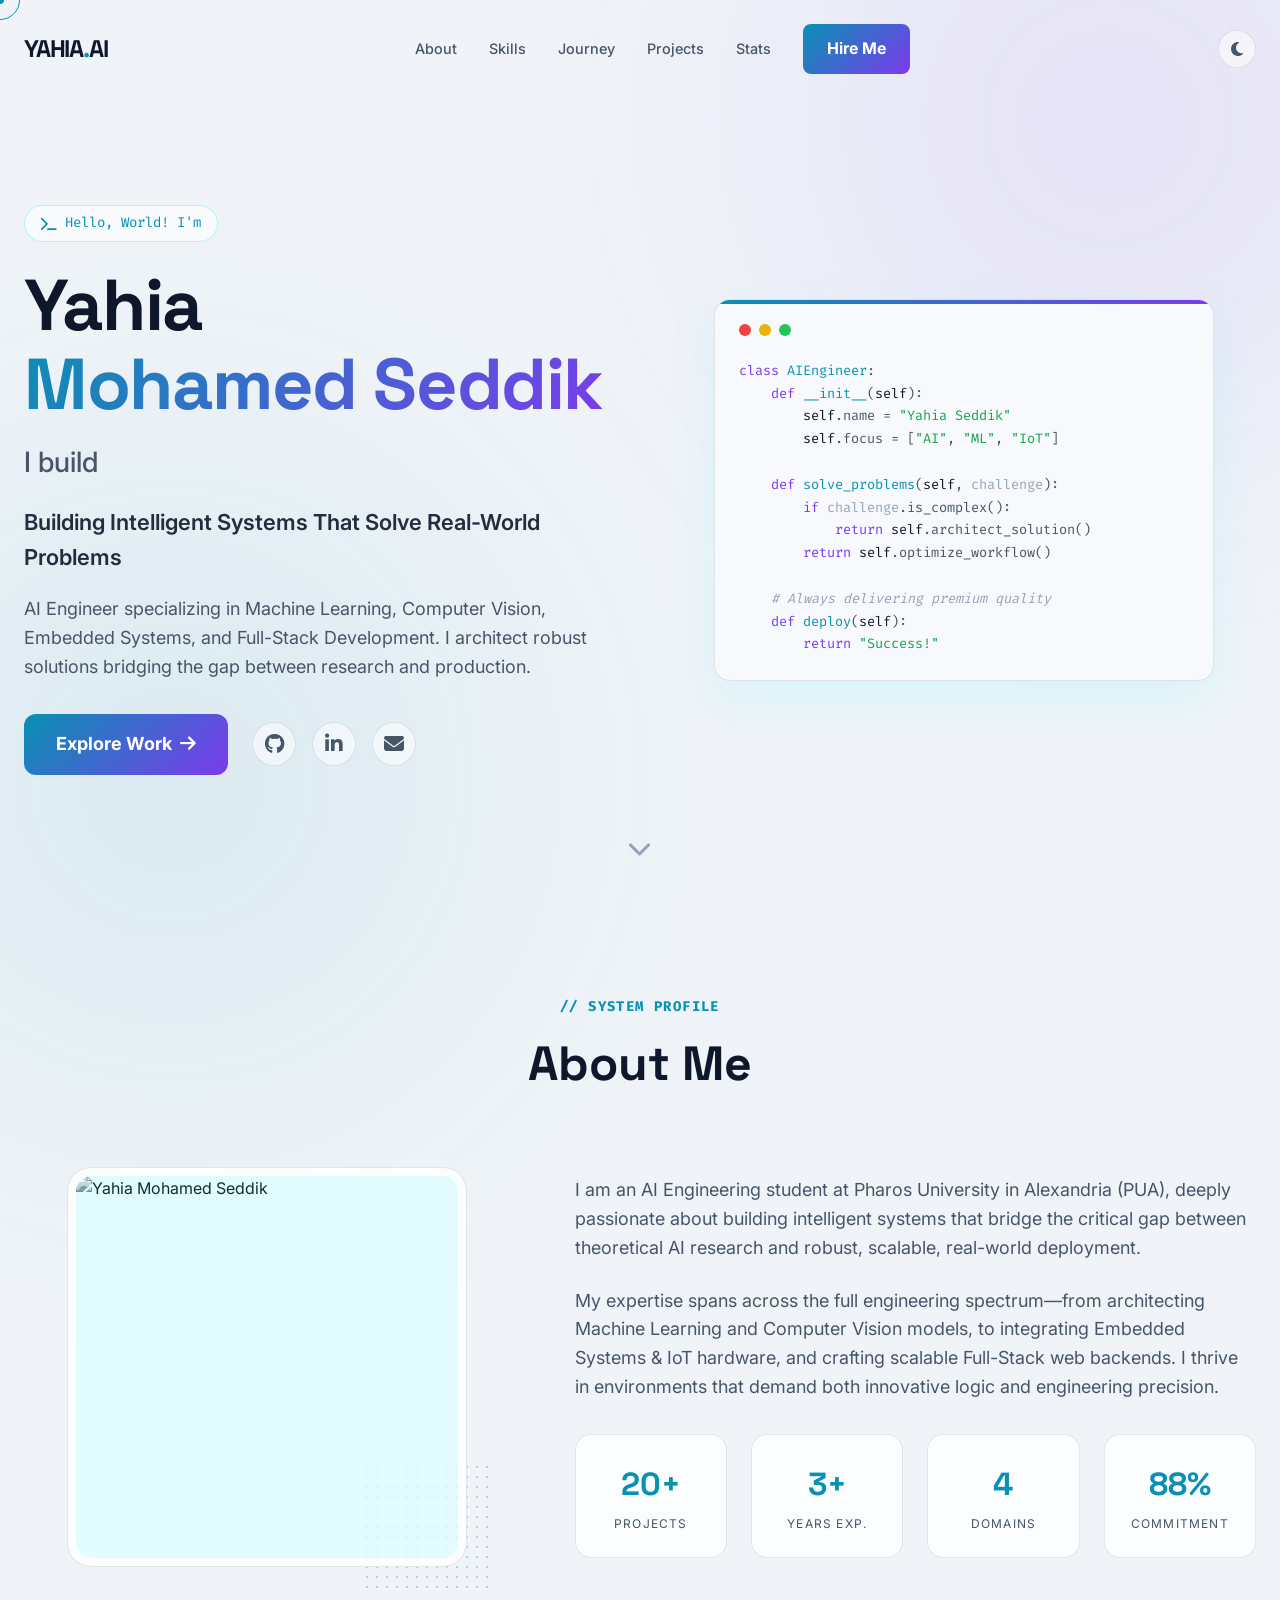
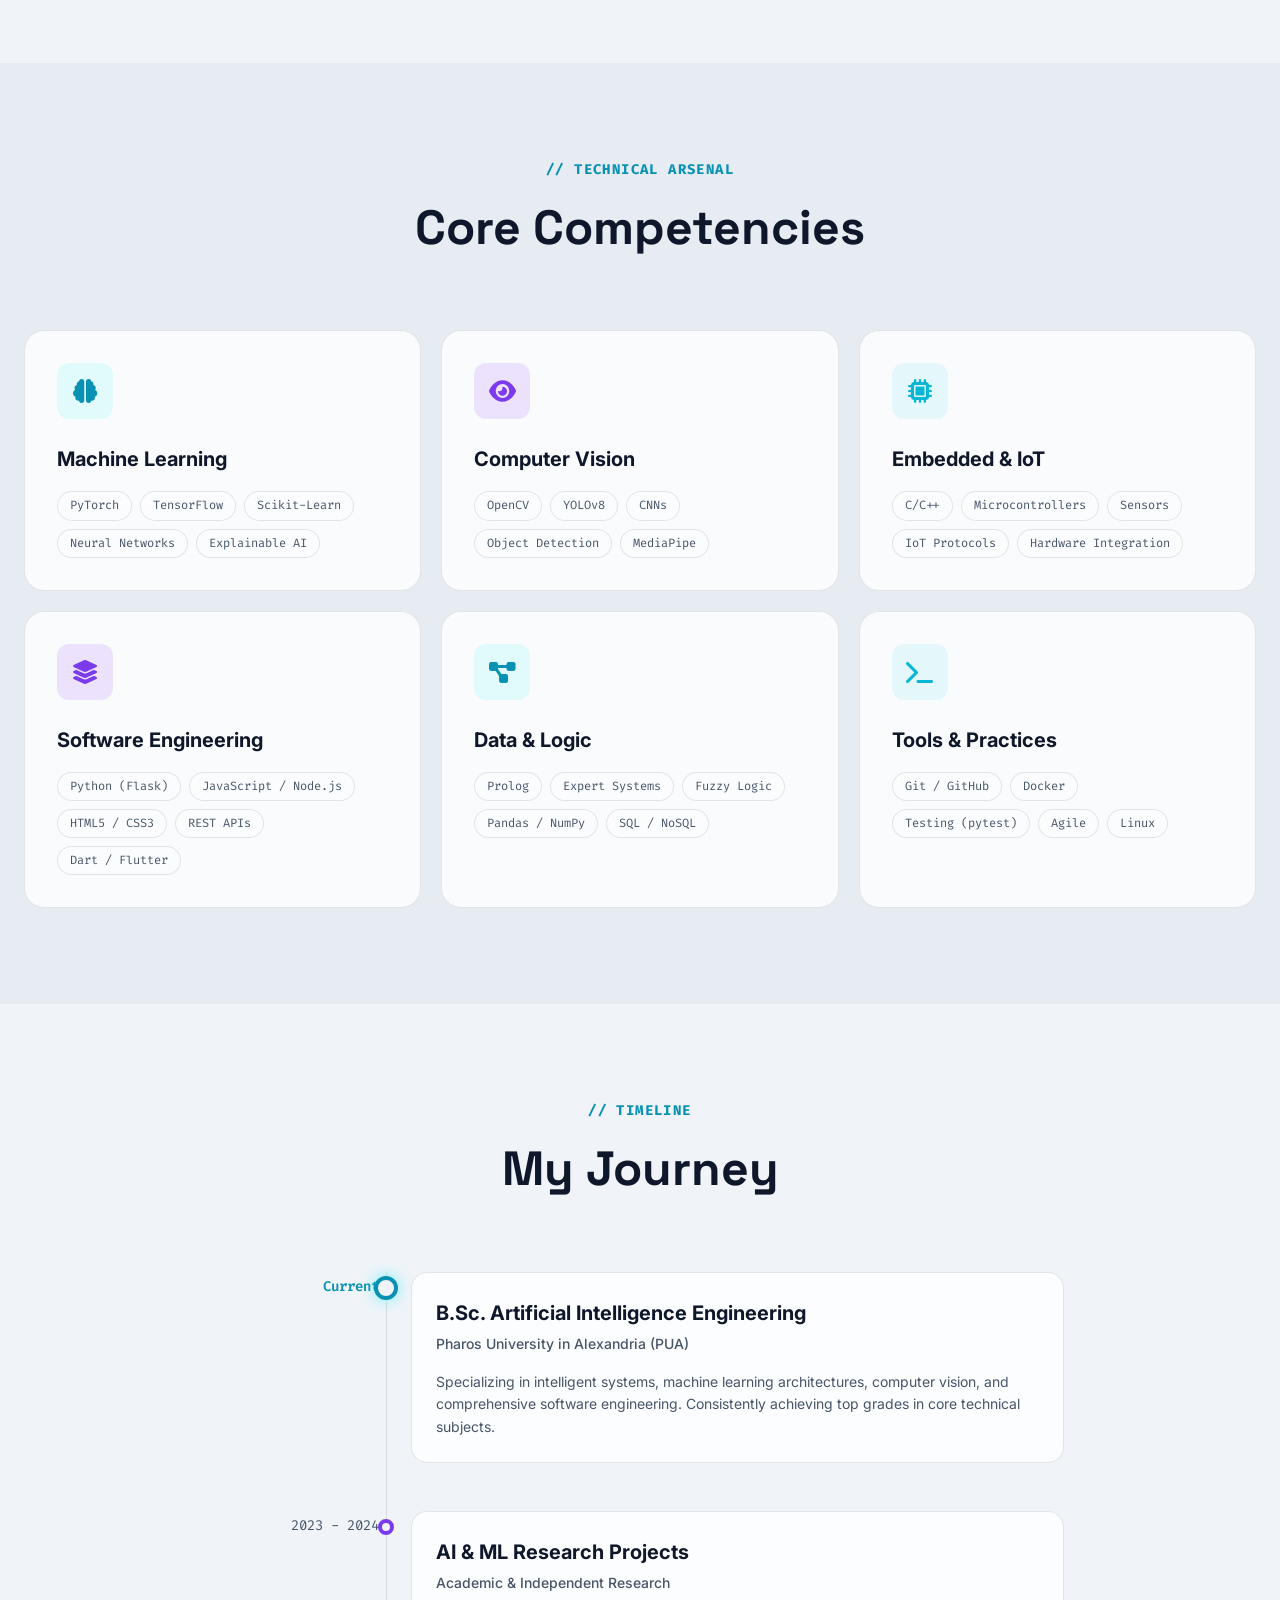
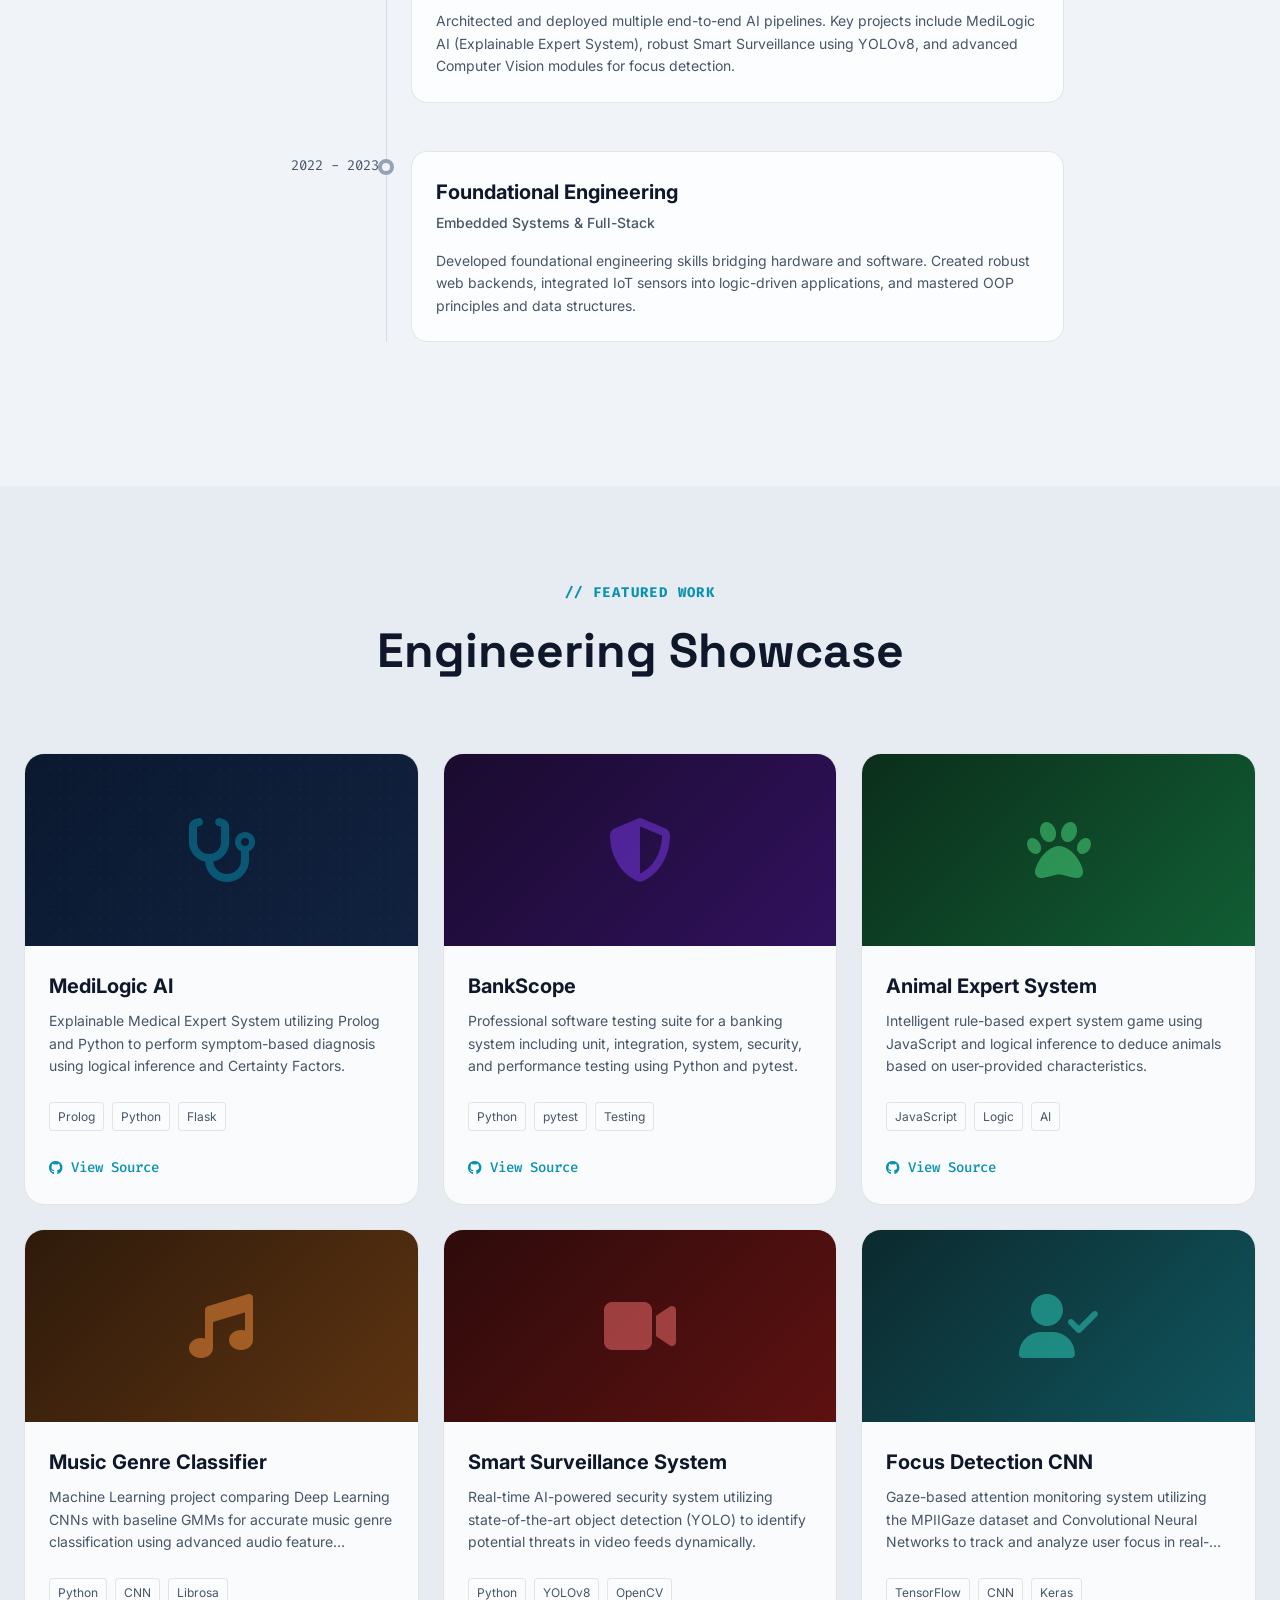
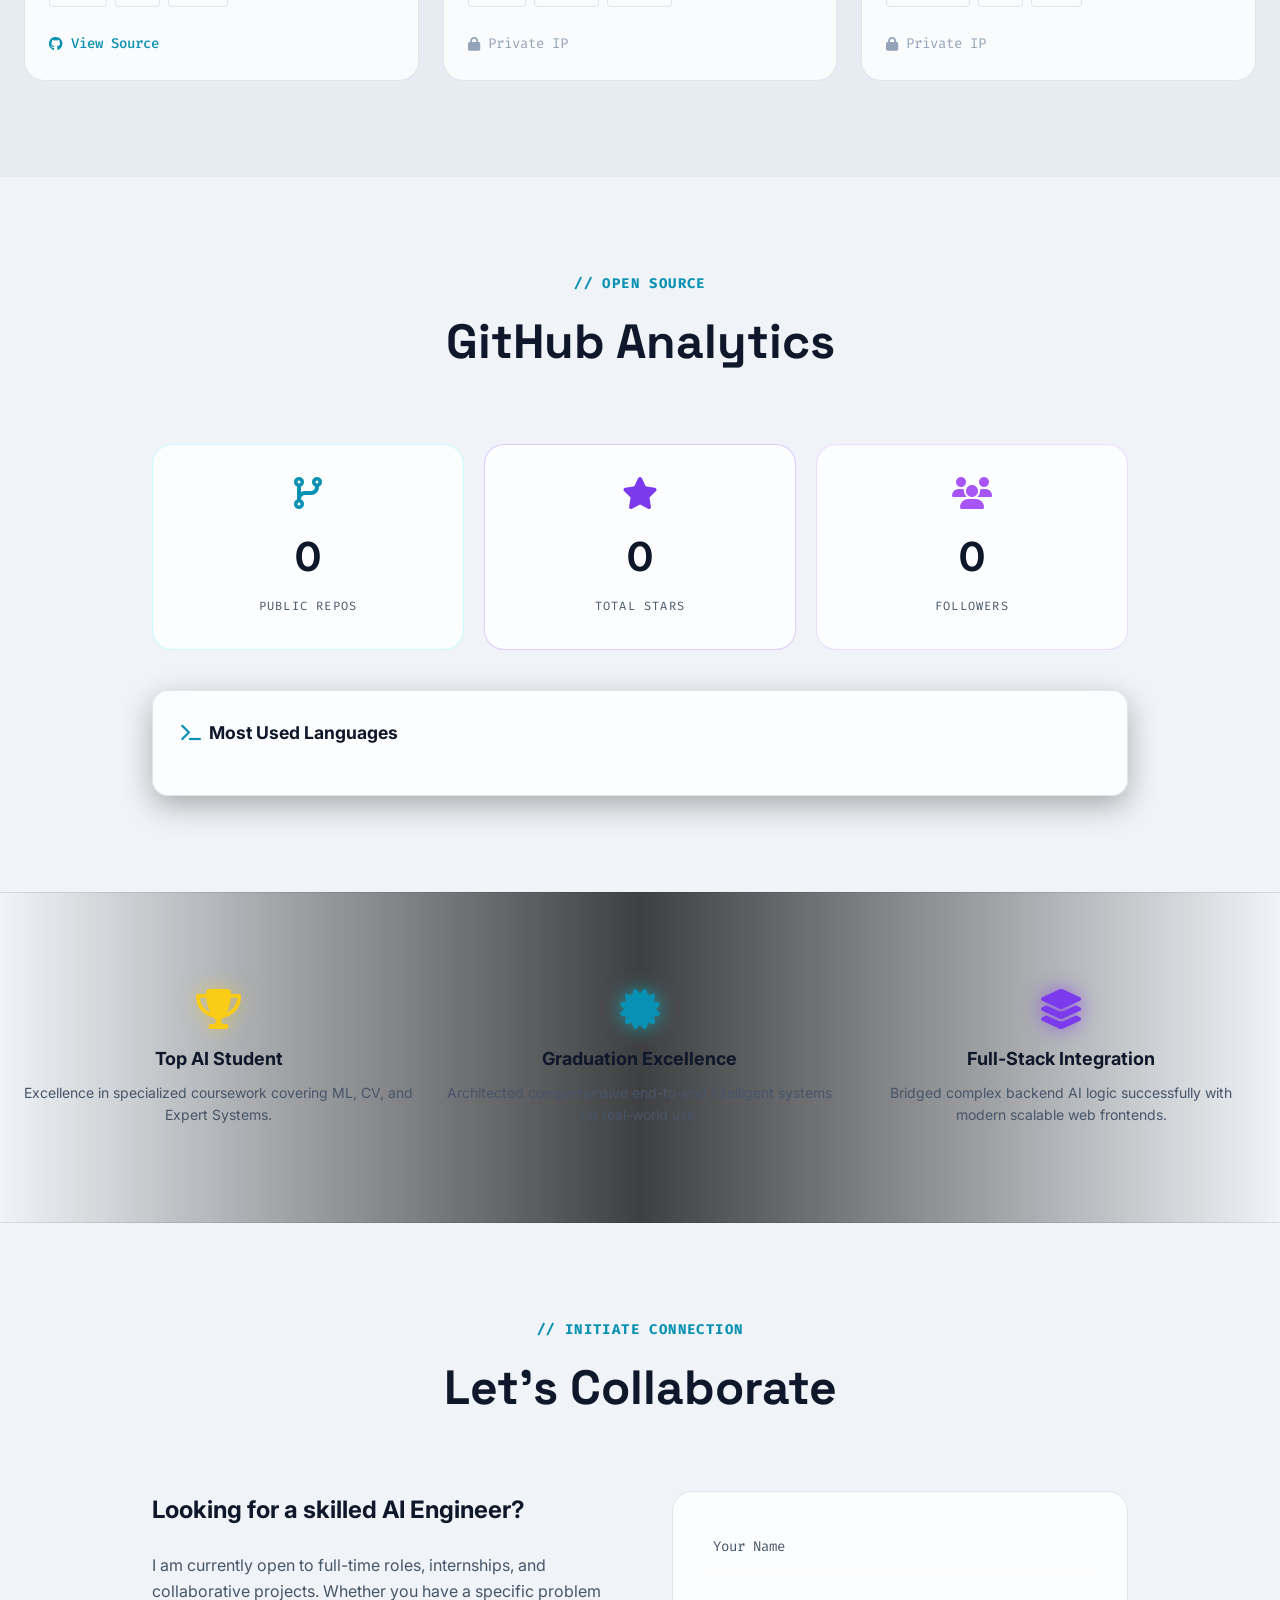
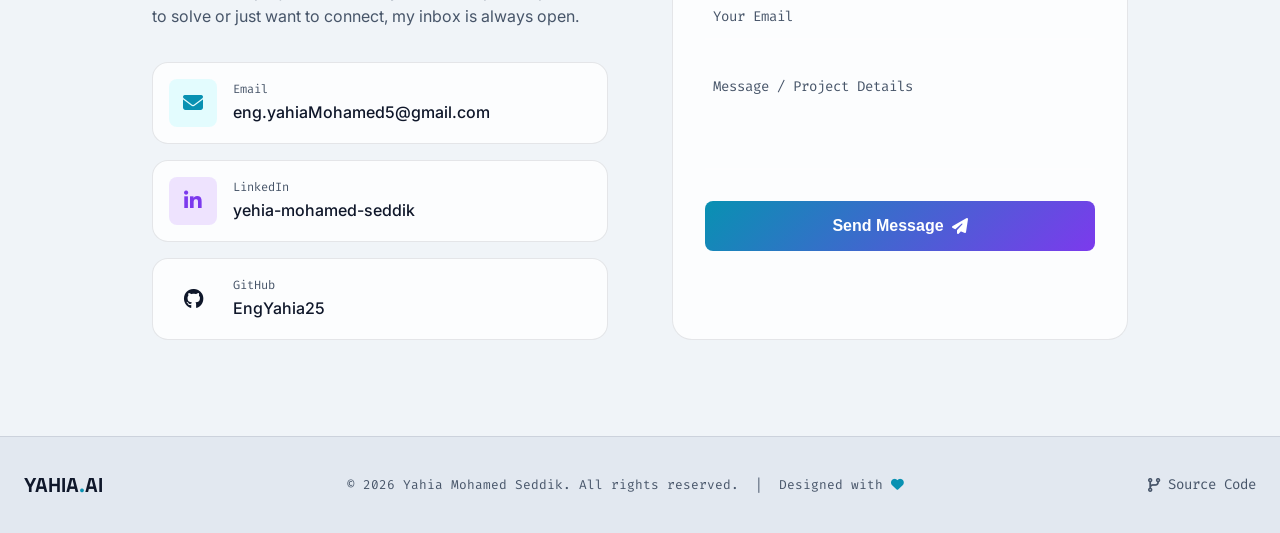
==== commit eb3a54f4: "feat: enhance mobile responsiveness and add dark/light mode toggle (default light)" ====
--- a/index.html
+++ b/index.html
@@ -1,5 +1,5 @@
 <!DOCTYPE html>
-<html lang="en">
+<html lang="en" data-theme="light">
 <head>
     <meta charset="UTF-8">
     <meta name="viewport" content="width=device-width, initial-scale=1.0">
@@ -42,8 +42,17 @@
     <!-- AOS CSS -->
     <link href="https://unpkg.com/aos@2.3.1/dist/aos.css" rel="stylesheet">
     
+    <!-- Anti-FAWT: apply saved theme before first paint -->
+    <script>
+        (function() {
+            var t = localStorage.getItem('portfolio-theme') || 'light';
+            document.documentElement.setAttribute('data-theme', t);
+        })();
+    </script>
+
     <!-- Custom CSS -->
     <link rel="stylesheet" href="css/style.css">
+
     
     <!-- Structured Data -->
     <script type="application/ld+json">
@@ -93,11 +102,19 @@
                 <li role="none"><a role="menuitem" href="#contact" class="btn-primary">Hire Me</a></li>
             </ul>
 
-            <button id="hamburger" class="hamburger" aria-label="Toggle Navigation">
-                <div class="hamburger-line top-line"></div>
-                <div class="hamburger-line middle-line"></div>
-                <div class="hamburger-line bottom-line"></div>
-            </button>
+            <div class="nav-controls">
+                <!-- Theme Toggle -->
+                <button id="theme-toggle" class="theme-toggle" aria-label="Toggle dark/light mode">
+                    <i class="fas fa-moon icon-moon"></i>
+                    <i class="fas fa-sun icon-sun"></i>
+                </button>
+
+                <button id="hamburger" class="hamburger" aria-label="Toggle Navigation">
+                    <div class="hamburger-line top-line"></div>
+                    <div class="hamburger-line middle-line"></div>
+                    <div class="hamburger-line bottom-line"></div>
+                </button>
+            </div>
         </div>
     </nav>
 
--- a/css/style.css
+++ b/css/style.css
@@ -1,41 +1,91 @@
 /* ==========================================================================
-   CSS Variables & Theme Setup
-   ========================================================================== */
+   CSS Variables & Theme Setup — LIGHT MODE DEFAULT
+   ========================================================================== */
+
+/* ---------- LIGHT THEME (default) ---------- */
 :root {
-  /* Colors */
-  --bg-color: #0a0a0b;
-  --bg-panel: rgba(24, 24, 27, 0.4);
-  --bg-alt: rgba(18, 18, 20, 0.5);
-  --text-primary: #ffffff;
-  --text-secondary: #a1a1aa;
-  --text-muted: #71717a;
-  
-  --accent-primary: #00f2ff;
-  --accent-secondary: #7000ff;
-  --accent-purple: #a855f7;
-  --accent-cyan: #22d3ee;
-  
-  --gradient-main: linear-gradient(135deg, var(--accent-primary), var(--accent-secondary));
+  /* Backgrounds */
+  --bg-color:   #f0f4f8;
+  --bg-panel:   rgba(255, 255, 255, 0.8);
+  --bg-alt:     rgba(226, 232, 240, 0.65);
+
+  /* Text */
+  --text-primary:   #0f172a;
+  --text-secondary: #475569;
+  --text-muted:     #94a3b8;
+
+  /* Accents */
+  --accent-primary:   #0891b2;
+  --accent-secondary: #7c3aed;
+  --accent-purple:    #a855f7;
+  --accent-cyan:      #06b6d4;
+
+  /* Gradients */
+  --gradient-main:  linear-gradient(135deg, var(--accent-primary), var(--accent-secondary));
   --gradient-hover: linear-gradient(135deg, var(--accent-secondary), var(--accent-primary));
-  
-  --glass-border: rgba(255, 255, 255, 0.05);
-  --glass-bg: rgba(255, 255, 255, 0.02);
-  --glass-shadow: 0 8px 32px 0 rgba(0, 0, 0, 0.3);
+
+  /* Glass */
+  --glass-border:  rgba(15, 23, 42, 0.1);
+  --glass-bg:      rgba(255, 255, 255, 0.55);
+  --glass-shadow:  0 8px 32px 0 rgba(15, 23, 42, 0.1);
+
+  /* Theming helpers */
+  --scrollbar-track:      #e2e8f0;
+  --scrollbar-thumb:      #94a3b8;
+  --footer-bg:            #e2e8f0;
+  --navbar-scrolled-bg:   rgba(240, 244, 248, 0.9);
+  --mobile-nav-bg:        rgba(240, 244, 248, 0.98);
+  --code-editor-bg:       rgba(248, 250, 252, 0.92);
 
   /* Typography */
   --font-heading: 'Space Grotesk', sans-serif;
-  --font-body: 'Inter', sans-serif;
-  --font-mono: 'Fira Code', monospace;
-  
+  --font-body:    'Inter', sans-serif;
+  --font-mono:    'Fira Code', monospace;
+
   /* Transitions */
   --trans-fast: 0.2s cubic-bezier(0.4, 0, 0.2, 1);
   --trans-base: 0.3s cubic-bezier(0.4, 0, 0.2, 1);
   --trans-slow: 0.5s cubic-bezier(0.4, 0, 0.2, 1);
 }
 
+/* ---------- DARK THEME ---------- */
+[data-theme="dark"] {
+  --bg-color:   #0a0a0b;
+  --bg-panel:   rgba(24, 24, 27, 0.4);
+  --bg-alt:     rgba(18, 18, 20, 0.5);
+
+  --text-primary:   #ffffff;
+  --text-secondary: #a1a1aa;
+  --text-muted:     #71717a;
+
+  --accent-primary:   #00f2ff;
+  --accent-secondary: #7000ff;
+  --accent-purple:    #a855f7;
+  --accent-cyan:      #22d3ee;
+
+  --glass-border:  rgba(255, 255, 255, 0.05);
+  --glass-bg:      rgba(255, 255, 255, 0.02);
+  --glass-shadow:  0 8px 32px 0 rgba(0, 0, 0, 0.3);
+
+  --scrollbar-track:      #18181b;
+  --scrollbar-thumb:      #333;
+  --footer-bg:            #050505;
+  --navbar-scrolled-bg:   rgba(10, 10, 11, 0.85);
+  --mobile-nav-bg:        rgba(10, 10, 11, 0.98);
+  --code-editor-bg:       rgba(15, 15, 18, 0.8);
+}
+
 /* ==========================================================================
    Reset & Base Styles
    ========================================================================== */
+/* Smooth theme transitions on every element */
+*,
+*::before,
+*::after {
+  transition: background-color 0.4s ease, color 0.4s ease,
+              border-color 0.4s ease, box-shadow 0.4s ease;
+}
+
 * {
   margin: 0;
   padding: 0;
@@ -79,19 +129,13 @@
   color: white;
 }
 
-::-webkit-scrollbar {
-  width: 10px;
-}
-::-webkit-scrollbar-track {
-  background: var(--bg-color);
-}
+::-webkit-scrollbar { width: 8px; }
+::-webkit-scrollbar-track { background: var(--scrollbar-track); }
 ::-webkit-scrollbar-thumb {
-  background: #333;
+  background: var(--scrollbar-thumb);
   border-radius: 5px;
 }
-::-webkit-scrollbar-thumb:hover {
-  background: var(--accent-secondary);
-}
+::-webkit-scrollbar-thumb:hover { background: var(--accent-primary); }
 
 .cursor-dot {
   width: 8px;
@@ -278,7 +322,7 @@
   justify-content: center;
   padding: 0.75rem 1.5rem;
   background: var(--gradient-main);
-  color: var(--bg-color);
+  color: #fff;
   font-weight: 700;
   border-radius: 0.5rem;
   border: none;
@@ -366,8 +410,8 @@
 }
 
 .navbar.scrolled {
-  padding: 1rem 0;
-  background: rgba(10, 10, 11, 0.85);
+  padding: 0.75rem 0;
+  background: var(--navbar-scrolled-bg);
   backdrop-filter: blur(16px);
   -webkit-backdrop-filter: blur(16px);
   border-bottom: 1px solid var(--glass-border);
@@ -377,7 +421,47 @@
   display: flex;
   justify-content: space-between;
   align-items: center;
-}
+  gap: 1rem;
+}
+
+/* ---------- Nav controls wrapper (theme toggle + hamburger) ---------- */
+.nav-controls {
+  display: flex;
+  align-items: center;
+  gap: 0.75rem;
+  flex-shrink: 0;
+}
+
+/* ---------- Theme Toggle Button ---------- */
+.theme-toggle {
+  display: flex;
+  align-items: center;
+  justify-content: center;
+  width: 38px;
+  height: 38px;
+  border-radius: 50%;
+  background: var(--glass-bg);
+  border: 1px solid var(--glass-border);
+  color: var(--text-secondary);
+  cursor: pointer;
+  font-size: 1rem;
+  flex-shrink: 0;
+  z-index: 1001;
+}
+
+.theme-toggle:hover {
+  background: var(--accent-primary);
+  color: #fff;
+  border-color: var(--accent-primary);
+  transform: rotate(20deg) scale(1.1);
+}
+
+/* Show sun in dark mode, moon in light mode */
+.theme-toggle .icon-sun  { display: none;  }
+.theme-toggle .icon-moon { display: block; }
+
+[data-theme="dark"] .theme-toggle .icon-sun  { display: block; }
+[data-theme="dark"] .theme-toggle .icon-moon { display: none;  }
 
 .logo {
   font-family: var(--font-heading);
@@ -451,7 +535,7 @@
   .nav-links {
     position: fixed;
     inset: 0;
-    background: rgba(10, 10, 11, 0.98);
+    background: var(--mobile-nav-bg);
     backdrop-filter: blur(20px);
     flex-direction: column;
     justify-content: center;
@@ -534,31 +618,20 @@
 
 .hero-title {
   font-family: var(--font-heading);
-  font-size: 3.5rem;
+  font-size: clamp(2.25rem, 8vw, 4.5rem);
   font-weight: 700;
   line-height: 1.1;
   margin-bottom: 1rem;
   letter-spacing: -0.02em;
-}
-
-@media (min-width: 768px) {
-  .hero-title {
-    font-size: 4.5rem;
-  }
+  word-break: break-word;
 }
 
 .hero-subtitle {
-  font-size: 1.5rem;
+  font-size: clamp(1.125rem, 4vw, 1.75rem);
   color: var(--text-secondary);
   font-weight: 500;
-  margin-bottom: 1.5rem;
-  height: 2.5rem; /* Reserve space for typing */
-}
-
-@media (min-width: 768px) {
-  .hero-subtitle {
-    font-size: 1.875rem;
-  }
+  margin-bottom: 1.25rem;
+  min-height: 2.5rem;
 }
 
 #typed-output {
@@ -566,16 +639,11 @@
 }
 
 .hero-headline {
-  font-size: 1.25rem;
+  font-size: clamp(1rem, 3vw, 1.375rem);
   font-weight: 600;
-  color: #e4e4e7;
-  margin-bottom: 1.5rem;
-}
-
-@media (min-width: 768px) {
-  .hero-headline {
-    font-size: 1.5rem;
-  }
+  color: var(--text-primary);
+  margin-bottom: 1.25rem;
+  opacity: 0.9;
 }
 
 .hero-desc {
@@ -630,7 +698,7 @@
 }
 
 .code-editor {
-  background: rgba(15, 15, 18, 0.8);
+  background: var(--code-editor-bg);
   backdrop-filter: blur(12px);
   border: 1px solid var(--glass-border);
   border-radius: 1rem;
@@ -674,17 +742,19 @@
 
 .code-editor code {
   font-family: var(--font-mono);
-  font-size: 0.9rem;
-  line-height: 1.5;
-  color: #d4d4d8;
-}
-
-.code-editor .keyword { color: var(--accent-secondary); }
-.code-editor .class-name, .code-editor .method { color: var(--accent-primary); }
-.code-editor .self { color: var(--text-primary); }
-.code-editor .string { color: #4ade80; }
-.code-editor .arg { color: #a1a1aa; }
-.code-editor .comment { color: #71717a; font-style: italic; }
+  font-size: 0.85rem;
+  line-height: 1.55;
+  color: var(--text-secondary);
+}
+
+.code-editor .keyword    { color: var(--accent-secondary); }
+.code-editor .class-name,
+.code-editor .method     { color: var(--accent-primary); }
+.code-editor .self       { color: var(--text-primary); }
+.code-editor .string     { color: #16a34a; }
+.code-editor .arg        { color: var(--text-muted); }
+.code-editor .comment    { color: var(--text-muted); font-style: italic; }
+[data-theme="dark"] .code-editor .string { color: #4ade80; }
 
 .scroll-down {
   position: absolute;
@@ -827,10 +897,10 @@
 .skills-grid {
   display: grid;
   grid-template-columns: 1fr;
-  gap: 1.5rem;
-}
-
-@media (min-width: 768px) {
+  gap: 1.25rem;
+}
+
+@media (min-width: 640px) {
   .skills-grid {
     grid-template-columns: repeat(2, 1fr);
   }
@@ -1050,10 +1120,10 @@
 .projects-grid {
   display: grid;
   grid-template-columns: 1fr;
-  gap: 2rem;
-}
-
-@media (min-width: 768px) {
+  gap: 1.5rem;
+}
+
+@media (min-width: 640px) {
   .projects-grid {
     grid-template-columns: repeat(2, 1fr);
   }
@@ -1196,11 +1266,11 @@
 .stats-cards {
   display: grid;
   grid-template-columns: 1fr;
-  gap: 1.5rem;
-  margin-bottom: 3rem;
-}
-
-@media (min-width: 768px) {
+  gap: 1.25rem;
+  margin-bottom: 2.5rem;
+}
+
+@media (min-width: 640px) {
   .stats-cards {
     grid-template-columns: repeat(3, 1fr);
   }
@@ -1459,7 +1529,7 @@
    Footer
    ========================================================================== */
 .footer {
-  background: #050505;
+  background: var(--footer-bg);
   border-top: 1px solid var(--glass-border);
   padding: 2rem 0;
   position: relative;
@@ -1470,7 +1540,8 @@
   display: flex;
   flex-direction: column;
   align-items: center;
-  gap: 1rem;
+  gap: 0.75rem;
+  text-align: center;
 }
 
 @media (min-width: 768px) {
@@ -1488,10 +1559,12 @@
 
 .copyright {
   font-family: var(--font-mono);
-  font-size: 0.875rem;
+  font-size: 0.8rem;
   color: var(--text-secondary);
   text-align: center;
 }
+
+.text-accent { color: var(--accent-primary); }
 
 .mobile-break {
   display: block;
@@ -1624,9 +1697,29 @@
 .lang-bar-bg {
   width: 100%;
   height: 6px;
-  background: rgba(255, 255, 255, 0.08);
+  background: rgba(148, 163, 184, 0.2);
   border-radius: 3px;
   overflow: hidden;
+}
+
+/* ==========================================================================
+   Mobile-only tweaks (< 480px)
+   ========================================================================== */
+@media (max-width: 480px) {
+  .hero-actions {
+    flex-direction: column;
+    align-items: flex-start;
+    gap: 1rem;
+  }
+
+  .contact-text .value {
+    font-size: 0.8rem;
+    word-break: break-all;
+  }
+
+  .btn-large { font-size: 1rem; padding: 0.875rem 1.5rem; }
+  .gh-stat-card h4 { font-size: 1.75rem; }
+  .section { padding: 3rem 0; }
 }
 
 .lang-bar-fill {
